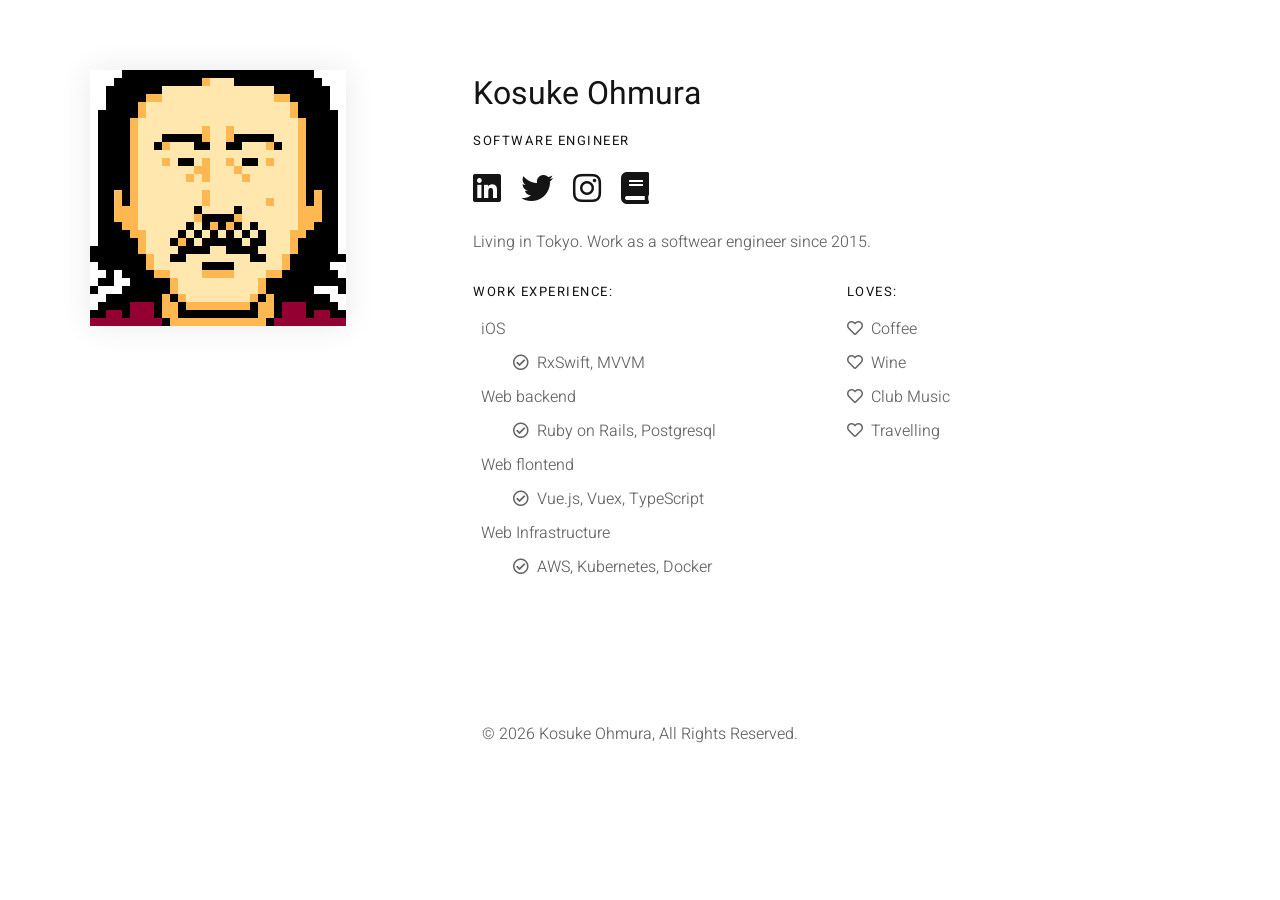
==== docs/index.html @ a159163c "Make simple html" ====
<!DOCTYPE html>
<html lang="en">
  <head prefix="og:http://ogp.me/ns#">
		<meta charset="utf-8">
		<meta http-equiv="X-UA-Compatible" content="IE=edge">
		<meta name="viewport" content="width=device-width, initial-scale=1, shrink-to-fit=no">
		<meta name="description" content="Portfolio of Kosuke Ohmura.">
		<title>Kosuke Ohmura</title>
		<link href="https://www.pmbtf.com/" rel="canonical">
    <!-- Favicon -->
    <link rel="icon" type="image/png" href="favicon-16x16.png" sizes="16x16">
    <link rel="icon" type="image/png" href="favicon-32x32.png" sizes="32x32">
    <link rel="icon" type="image/png" href="favicon-96x96.png" sizes="96x96">
		<!-- CSS -->
		<link href="assets/plugins/bootstrap/bootstrap.min.css" rel="stylesheet">
		<link href="assets/css/app.css" rel="stylesheet">
		<!-- Fonts/Icons -->
		<link href="assets/plugins/font-awesome/css/all.css" rel="stylesheet">
    <link href="assets/plugins/themify/themify-icons.min.css" rel="stylesheet">
    <!-- OGP -->
		<meta property="og:title" content="Kosuke Ohmura" />
		<meta property="og:site_name" content="Kosuke Ohmura" />
		<meta property="og:description" content="Portfolio of Kosuke Ohmura." />
		<meta property="og:type" content="website" />
		<meta property="og:url" content="https://www.kosukeohmura.com/" />
		<meta property="og:image" content="http://www.kosukeohmura.com/ogp.png" />
		<!-- Twitter -->
		<meta name="twitter:card" content="http://www.kosukeohmura.com/ogp.png" />
		<meta name="twitter:site" content="@kosukeohmura" />
		<!-- Apple -->
		<link rel="apple-touch-icon-precomposed" href="apple-touch-icon.png">
	</head>
	<body data-preloader="2">

		<!-- Home section -->
		<div class="section-sm bg-image bg-image-gradient">
			<div class="bg-white-08">
				<div class="container">
					<div class="row col-spacing-50">
						<div class="col-12 col-lg-4">
							<img class="box-shadow-with-hover" src="icon_256.png" alt="">
						</div>
						<div class="col-12 align-items-center col-lg-8">
              <h2 class="font-weight-normal">Kosuke Ohmura</h2>
              <ul class="list-horizontal-dash margin-bottom-20">
								<li class="heading-uppercase text-dark">Software Engineer</li>
							</ul>
							<ul class="list-horizontal-unstyled margin-bottom-20 icon-3xl">
                <li><a target="_blank" href="https://www.linkedin.com/in/kosukeohmura"><i class="fab fa-linkedin"></i></a></li>
								<li><a target="_blank" href="https://twitter.com/kosukeohmura"><i class="fab fa-twitter"></i></a></li>
                <li><a target="_blank" href="https://www.instagram.com/kosukeohmura/"><i class="fab fa-instagram"></i></a></li>
                <li><a target="_blank" href="https://bnpb.hatenablog.com"><i class="fa fa-book"></i></a></li>
              </ul>
              <p class="margin-bottom-20">Living in Tokyo. Work as a softwear engineer since 2015.</p>
              <div class="row">
                <div class="col-12 col-lg-6">
                  <h6 class="heading-uppercase">Work Experience:</h6>
                  <ul class="list-icon list-icon-check">
                    <li>iOS
                      <ul class="list-icon list-icon-circle-check">
                        <li>RxSwift, MVVM</li>
                      </ul>
                    </li>
                    <li>Web backend
                      <ul class="list-icon list-icon-circle-check">
                        <li>Ruby on Rails, Postgresql</li>
                      </ul>
                    </li>
                    <li>Web flontend
                      <ul class="list-icon list-icon-circle-check">
                        <li>Vue.js, Vuex, TypeScript</li>
                      </ul>
                    </li>
                    <li>Web Infrastructure
                      <ul class="list-icon list-icon-circle-check">
                        <li>AWS, Kubernetes, Docker</li>
                      </ul>
                    </li>
                  </ul>
                </div>
                <div class="col-12 col-lg-6">
                  <h6 class="heading-uppercase">Loves:</h6>
                  <ul class="list-icon list-icon-heart">
                    <li>Coffee</li>
                    <li>Wine</li>
                    <li>Club Music</li>
                    <li>Travelling</li>
                  </ul>
                </div>
              </div>
						</div>
					</div><!-- end row -->
				</div><!-- end container -->
			</div>
		</div>
    <!-- end Home section -->

    <footer>
      <div class="footer">
        <div class="container text-center">
          <p>&copy; <span class="copyright-kosukeohmura"></span> Kosuke Ohmura, All Rights Reserved.</p>
        </div><!-- end container -->
      </div>
    </footer>

		<!-- ***** JAVASCRIPTS ***** -->
		<!-- Libraries -->
		<script src="assets/plugins/jquery.min.js"></script>
		<script src="assets/plugins/bootstrap/popper.min.js"></script>
		<!-- Plugins -->
		<script src="assets/plugins/bootstrap/bootstrap.min.js"></script>
		<!-- Scripts -->
		<script src="assets/js/functions.js"></script>
	</body>
</html>
---- docs/assets/css/app.css ----
/*------------------------------------------------
*
* Template name: Mono
* Version      : 4.3.3
* Author       : FlaTheme
* Author URL   : http://themeforest.net/user/flatheme
*
-------------------------------------------------*/
@charset "UTF-8";
@import url("https://fonts.googleapis.com/css?family=Heebo:100,300,400,500,700,800,900");
@import url("https://fonts.googleapis.com/css?family=Playfair+Display:400,700,900");
.bg-white-content, .bg-white, .bg-white-09, .bg-white-08, .bg-white-07, .bg-white-06, .bg-white-05, .bg-white-04, .bg-white-03, .bg-white-02, .bg-white-01, .bg-secondary, .bg-light {
  color: #646464;
}

.bg-white-content h1, .bg-white h1, .bg-white-09 h1, .bg-white-08 h1, .bg-white-07 h1, .bg-white-06 h1, .bg-white-05 h1, .bg-white-04 h1, .bg-white-03 h1, .bg-white-02 h1, .bg-white-01 h1, .bg-secondary h1, .bg-light h1, .bg-white-content h2, .bg-white h2, .bg-white-09 h2, .bg-white-08 h2, .bg-white-07 h2, .bg-white-06 h2, .bg-white-05 h2, .bg-white-04 h2, .bg-white-03 h2, .bg-white-02 h2, .bg-white-01 h2, .bg-secondary h2, .bg-light h2, .bg-white-content h3, .bg-white h3, .bg-white-09 h3, .bg-white-08 h3, .bg-white-07 h3, .bg-white-06 h3, .bg-white-05 h3, .bg-white-04 h3, .bg-white-03 h3, .bg-white-02 h3, .bg-white-01 h3, .bg-secondary h3, .bg-light h3, .bg-white-content h4, .bg-white h4, .bg-white-09 h4, .bg-white-08 h4, .bg-white-07 h4, .bg-white-06 h4, .bg-white-05 h4, .bg-white-04 h4, .bg-white-03 h4, .bg-white-02 h4, .bg-white-01 h4, .bg-secondary h4, .bg-light h4, .bg-white-content h5, .bg-white h5, .bg-white-09 h5, .bg-white-08 h5, .bg-white-07 h5, .bg-white-06 h5, .bg-white-05 h5, .bg-white-04 h5, .bg-white-03 h5, .bg-white-02 h5, .bg-white-01 h5, .bg-secondary h5, .bg-light h5, .bg-white-content h6, .bg-white h6, .bg-white-09 h6, .bg-white-08 h6, .bg-white-07 h6, .bg-white-06 h6, .bg-white-05 h6, .bg-white-04 h6, .bg-white-03 h6, .bg-white-02 h6, .bg-white-01 h6, .bg-secondary h6, .bg-light h6 {
  color: #141414;
}

.bg-white-content a, .bg-white a, .bg-white-09 a, .bg-white-08 a, .bg-white-07 a, .bg-white-06 a, .bg-white-05 a, .bg-white-04 a, .bg-white-03 a, .bg-white-02 a, .bg-white-01 a, .bg-secondary a, .bg-light a {
  color: #141414;
}

.bg-white-content a:hover, .bg-white a:hover, .bg-white-09 a:hover, .bg-white-08 a:hover, .bg-white-07 a:hover, .bg-white-06 a:hover, .bg-white-05 a:hover, .bg-white-04 a:hover, .bg-white-03 a:hover, .bg-white-02 a:hover, .bg-white-01 a:hover, .bg-secondary a:hover, .bg-light a:hover, .bg-white-content a:focus, .bg-white a:focus, .bg-white-09 a:focus, .bg-white-08 a:focus, .bg-white-07 a:focus, .bg-white-06 a:focus, .bg-white-05 a:focus, .bg-white-04 a:focus, .bg-white-03 a:focus, .bg-white-02 a:focus, .bg-white-01 a:focus, .bg-secondary a:focus, .bg-light a:focus {
  color: #646464;
}

.bg-dark-content, .bg-black, .bg-black-09, .bg-black-08, .bg-black-07, .bg-black-06, .bg-black-05, .bg-black-04, .bg-black-03, .bg-black-02, .bg-black-01, .bg-dark-lighter, .bg-dark-lightest, .bg-dark {
  color: rgba(255, 255, 255, 0.6);
}

.bg-dark-content h1, .bg-black h1, .bg-black-09 h1, .bg-black-08 h1, .bg-black-07 h1, .bg-black-06 h1, .bg-black-05 h1, .bg-black-04 h1, .bg-black-03 h1, .bg-black-02 h1, .bg-black-01 h1, .bg-dark-lighter h1, .bg-dark-lightest h1, .bg-dark h1, .bg-dark-content h2, .bg-black h2, .bg-black-09 h2, .bg-black-08 h2, .bg-black-07 h2, .bg-black-06 h2, .bg-black-05 h2, .bg-black-04 h2, .bg-black-03 h2, .bg-black-02 h2, .bg-black-01 h2, .bg-dark-lighter h2, .bg-dark-lightest h2, .bg-dark h2, .bg-dark-content h3, .bg-black h3, .bg-black-09 h3, .bg-black-08 h3, .bg-black-07 h3, .bg-black-06 h3, .bg-black-05 h3, .bg-black-04 h3, .bg-black-03 h3, .bg-black-02 h3, .bg-black-01 h3, .bg-dark-lighter h3, .bg-dark-lightest h3, .bg-dark h3, .bg-dark-content h4, .bg-black h4, .bg-black-09 h4, .bg-black-08 h4, .bg-black-07 h4, .bg-black-06 h4, .bg-black-05 h4, .bg-black-04 h4, .bg-black-03 h4, .bg-black-02 h4, .bg-black-01 h4, .bg-dark-lighter h4, .bg-dark-lightest h4, .bg-dark h4, .bg-dark-content h5, .bg-black h5, .bg-black-09 h5, .bg-black-08 h5, .bg-black-07 h5, .bg-black-06 h5, .bg-black-05 h5, .bg-black-04 h5, .bg-black-03 h5, .bg-black-02 h5, .bg-black-01 h5, .bg-dark-lighter h5, .bg-dark-lightest h5, .bg-dark h5, .bg-dark-content h6, .bg-black h6, .bg-black-09 h6, .bg-black-08 h6, .bg-black-07 h6, .bg-black-06 h6, .bg-black-05 h6, .bg-black-04 h6, .bg-black-03 h6, .bg-black-02 h6, .bg-black-01 h6, .bg-dark-lighter h6, .bg-dark-lightest h6, .bg-dark h6 {
  color: #fff;
}

.bg-dark-content a, .bg-black a, .bg-black-09 a, .bg-black-08 a, .bg-black-07 a, .bg-black-06 a, .bg-black-05 a, .bg-black-04 a, .bg-black-03 a, .bg-black-02 a, .bg-black-01 a, .bg-dark-lighter a, .bg-dark-lightest a, .bg-dark a {
  color: rgba(255, 255, 255, 0.7);
}

.bg-dark-content a:hover, .bg-black a:hover, .bg-black-09 a:hover, .bg-black-08 a:hover, .bg-black-07 a:hover, .bg-black-06 a:hover, .bg-black-05 a:hover, .bg-black-04 a:hover, .bg-black-03 a:hover, .bg-black-02 a:hover, .bg-black-01 a:hover, .bg-dark-lighter a:hover, .bg-dark-lightest a:hover, .bg-dark a:hover, .bg-dark-content a:focus, .bg-black a:focus, .bg-black-09 a:focus, .bg-black-08 a:focus, .bg-black-07 a:focus, .bg-black-06 a:focus, .bg-black-05 a:focus, .bg-black-04 a:focus, .bg-black-03 a:focus, .bg-black-02 a:focus, .bg-black-01 a:focus, .bg-dark-lighter a:focus, .bg-dark-lightest a:focus, .bg-dark a:focus {
  color: #fff;
}

.bg-transparent {
  background: transparent !important;
}

.bg-white {
  background: #fff !important;
}

.bg-white-09 {
  background: rgba(255, 255, 255, 0.9) !important;
}

.bg-white-08 {
  background: rgba(255, 255, 255, 0.8) !important;
}

.bg-white-07 {
  background: rgba(255, 255, 255, 0.7) !important;
}

.bg-white-06 {
  background: rgba(255, 255, 255, 0.6) !important;
}

.bg-white-05 {
  background: rgba(255, 255, 255, 0.5) !important;
}

.bg-white-04 {
  background: rgba(255, 255, 255, 0.4) !important;
}

.bg-white-03 {
  background: rgba(255, 255, 255, 0.3) !important;
}

.bg-white-02 {
  background: rgba(255, 255, 255, 0.2) !important;
}

.bg-white-01 {
  background: rgba(255, 255, 255, 0.1) !important;
}

.bg-black {
  background: #000 !important;
}

.bg-black-09 {
  background: rgba(0, 0, 0, 0.9) !important;
}

.bg-black-08 {
  background: rgba(0, 0, 0, 0.8) !important;
}

.bg-black-07 {
  background: rgba(0, 0, 0, 0.7) !important;
}

.bg-black-06 {
  background: rgba(0, 0, 0, 0.6) !important;
}

.bg-black-05 {
  background: rgba(0, 0, 0, 0.5) !important;
}

.bg-black-04 {
  background: rgba(0, 0, 0, 0.4) !important;
}

.bg-black-03 {
  background: rgba(0, 0, 0, 0.3) !important;
}

.bg-black-02 {
  background: rgba(0, 0, 0, 0.2) !important;
}

.bg-black-01 {
  background: rgba(0, 0, 0, 0.1) !important;
}

.bg-dark-lighter {
  background: #1e1e1e !important;
}

.bg-dark-lightest {
  background: #282828 !important;
}

.bg-grey {
  background: #f5f5f5 !important;
}

.bg-grey-lighter {
  background: #f7f7f7 !important;
}

.bg-grey-lightest {
  background: #f9f9f9 !important;
}

.bg-secondary {
  background: #dcdcdc !important;
}

.bg-light {
  background: #f0f0f0 !important;
}

.bg-dark {
  background: #141414 !important;
}

.font-family-primary {
  font-family: "Heebo", sans-serif;
}

.font-family-playfair {
  font-family: "Playfair Display", serif;
}

.font-weight-thin {
  font-weight: 100;
}

.font-weight-medium {
  font-weight: 500;
}

.font-weight-extra-bold {
  font-weight: 800;
}

.font-weight-black {
  font-weight: 900;
}

.text-white-09 {
  color: rgba(255, 255, 255, 0.9);
}

.text-white-08 {
  color: rgba(255, 255, 255, 0.8);
}

.text-white-07 {
  color: rgba(255, 255, 255, 0.7);
}

.text-white-06 {
  color: rgba(255, 255, 255, 0.6);
}

.text-white-05 {
  color: rgba(255, 255, 255, 0.5);
}

.text-white-04 {
  color: rgba(255, 255, 255, 0.4);
}

.text-white-03 {
  color: rgba(255, 255, 255, 0.3);
}

.text-white-02 {
  color: rgba(255, 255, 255, 0.2);
}

.text-white-01 {
  color: rgba(255, 255, 255, 0.1);
}

.text-black-09 {
  color: rgba(0, 0, 0, 0.9);
}

.text-black-08 {
  color: rgba(0, 0, 0, 0.8);
}

.text-black-07 {
  color: rgba(0, 0, 0, 0.7);
}

.text-black-06 {
  color: rgba(0, 0, 0, 0.6);
}

.text-black-05 {
  color: rgba(0, 0, 0, 0.5);
}

.text-black-04 {
  color: rgba(0, 0, 0, 0.4);
}

.text-black-03 {
  color: rgba(0, 0, 0, 0.3);
}

.text-black-02 {
  color: rgba(0, 0, 0, 0.2);
}

.text-black-01 {
  color: rgba(0, 0, 0, 0.1);
}

.text-dark {
  color: #141414 !important;
}

.text-decoration-overline {
  text-decoration: overline;
}

.text-decoration-line-through {
  text-decoration: line-through;
}

.text-decoration-underline {
  text-decoration: underline;
}

.text-decoration-underline-overline {
  text-decoration: underline overline;
}

a.text-decoration-overline:hover, button.text-decoration-overline:hover {
  text-decoration: overline;
}

a.text-decoration-line-through:hover, button.text-decoration-line-through:hover {
  text-decoration: line-through;
}

a.text-decoration-underline:hover, button.text-decoration-underline:hover {
  text-decoration: underline;
}

a.text-decoration-underline-overline:hover, button.text-decoration-underline-overline:hover {
  text-decoration: underline overline;
}

.border-all,
.border-y,
.border-x,
.border-top,
.border-right,
.border-bottom,
.border-left {
  border-width: 0;
  border-style: solid;
  border-color: rgba(0, 0, 0, 0.1) !important;
}

.border-all {
  border-width: 1px;
}

.border-y {
  border-top-width: 1px;
  border-bottom-width: 1px;
}

.border-x {
  border-right-width: 1px;
  border-left-width: 1px;
}

.border-top {
  border-top-width: 1px;
}

.border-right {
  border-right-width: 1px;
}

.border-bottom {
  border-bottom-width: 1px;
}

.border-left {
  border-left-width: 1px;
}

.no-border {
  border: 0 !important;
}

.bg-dark .border-all, .bg-dark .border-y, .bg-dark .border-x, .bg-dark .border-top, .bg-dark .border-right, .bg-dark .border-bottom, .bg-dark .border-left, .bg-dark-lighter .border-all, .bg-dark-lighter .border-y, .bg-dark-lighter .border-x, .bg-dark-lighter .border-top, .bg-dark-lighter .border-right, .bg-dark-lighter .border-bottom, .bg-dark-lighter .border-left,
.bg-black-01 .border-all,
.bg-black-01 .border-y,
.bg-black-01 .border-x,
.bg-black-01 .border-top,
.bg-black-01 .border-right,
.bg-black-01 .border-bottom,
.bg-black-01 .border-left, .bg-black-02 .border-all, .bg-black-02 .border-y, .bg-black-02 .border-x, .bg-black-02 .border-top, .bg-black-02 .border-right, .bg-black-02 .border-bottom, .bg-black-02 .border-left, .bg-black-03 .border-all, .bg-black-03 .border-y, .bg-black-03 .border-x, .bg-black-03 .border-top, .bg-black-03 .border-right, .bg-black-03 .border-bottom, .bg-black-03 .border-left, .bg-black-04 .border-all, .bg-black-04 .border-y, .bg-black-04 .border-x, .bg-black-04 .border-top, .bg-black-04 .border-right, .bg-black-04 .border-bottom, .bg-black-04 .border-left, .bg-black-05 .border-all, .bg-black-05 .border-y, .bg-black-05 .border-x, .bg-black-05 .border-top, .bg-black-05 .border-right, .bg-black-05 .border-bottom, .bg-black-05 .border-left, .bg-black-06 .border-all, .bg-black-06 .border-y, .bg-black-06 .border-x, .bg-black-06 .border-top, .bg-black-06 .border-right, .bg-black-06 .border-bottom, .bg-black-06 .border-left, .bg-black-07 .border-all, .bg-black-07 .border-y, .bg-black-07 .border-x, .bg-black-07 .border-top, .bg-black-07 .border-right, .bg-black-07 .border-bottom, .bg-black-07 .border-left, .bg-black-08 .border-all, .bg-black-08 .border-y, .bg-black-08 .border-x, .bg-black-08 .border-top, .bg-black-08 .border-right, .bg-black-08 .border-bottom, .bg-black-08 .border-left, .bg-black-09 .border-all, .bg-black-09 .border-y, .bg-black-09 .border-x, .bg-black-09 .border-top, .bg-black-09 .border-right, .bg-black-09 .border-bottom, .bg-black-09 .border-left {
  border-color: rgba(255, 255, 255, 0.1) !important;
}

.border-style-dotted {
  border-style: dotted !important;
}

.border-style-dashed {
  border-style: dashed !important;
}

.margin-top-10 {
  margin-top: 10px !important;
}

.margin-top-20 {
  margin-top: 20px !important;
}

.margin-top-30 {
  margin-top: 30px !important;
}

.margin-top-40 {
  margin-top: 40px !important;
}

.margin-top-50 {
  margin-top: 50px !important;
}

.margin-top-60 {
  margin-top: 60px !important;
}

.margin-top-70 {
  margin-top: 70px !important;
}

.margin-right-10 {
  margin-right: 10px !important;
}

.margin-right-20 {
  margin-right: 20px !important;
}

.margin-right-30 {
  margin-right: 30px !important;
}

.margin-bottom-10 {
  margin-bottom: 10px !important;
}

.margin-bottom-20 {
  margin-bottom: 20px !important;
}

.margin-bottom-30 {
  margin-bottom: 30px !important;
}

.margin-bottom-40 {
  margin-bottom: 40px !important;
}

.margin-bottom-50 {
  margin-bottom: 50px !important;
}

.margin-bottom-60 {
  margin-bottom: 60px !important;
}

.margin-bottom-70 {
  margin-bottom: 70px !important;
}

.no-margin {
  margin: 0 !important;
}

.padding-10 {
  padding: 10px;
}

.padding-20 {
  padding: 20px;
}

.padding-30 {
  padding: 30px;
}

.padding-40 {
  padding: 40px;
}

.padding-50 {
  padding: 50px;
}

.padding-60 {
  padding: 60px;
}

.padding-70 {
  padding: 70px;
}

.no-padding {
  padding: 0 !important;
}

.no-padding-top {
  padding-top: 0 !important;
}

.no-padding-bottom {
  padding-bottom: 0 !important;
}

html, body {
  width: 100%;
  height: 100%;
}

body {
  overflow-x: hidden;
}

a {
  color: #141414;
  -webkit-transition: linear 0.1s;
  transition: linear 0.1s;
}

a:hover {
  color: #646464;
  text-decoration: none;
}

button {
  background: transparent;
  border: 0;
  box-shadow: none;
  padding: 0;
  cursor: pointer;
}

a:focus, a:active, button:focus, button:active {
  outline: 0;
  box-shadow: none;
}

.container, .container-fluid {
  position: relative;
  padding: 0 20px;
}

.row {
  margin-bottom: -30px;
}

.row div[class^="col-"]:not(.row) {
  margin-bottom: 30px;
}

.row .form-row div[class^="col-"] {
  margin-bottom: 0;
}

@media (min-width: 576px) {
  .col-spacing-70 {
    margin-right: -35px;
    margin-bottom: -70px;
    margin-left: -35px;
  }
  .col-spacing-70 div[class^="col-"]:not(.row) {
    margin-bottom: 70px;
    padding: 0 35px;
  }
  .col-spacing-60 {
    margin-right: -30px;
    margin-bottom: -60px;
    margin-left: -30px;
  }
  .col-spacing-60 div[class^="col-"]:not(.row) {
    margin-bottom: 60px;
    padding: 0 30px;
  }
  .col-spacing-50 {
    margin-right: -25px;
    margin-bottom: -50px;
    margin-left: -25px;
  }
  .col-spacing-50 div[class^="col-"]:not(.row) {
    margin-bottom: 50px;
    padding: 0 25px;
  }
  .col-spacing-40 {
    margin-right: -20px;
    margin-bottom: -40px;
    margin-left: -20px;
  }
  .col-spacing-40 div[class^="col-"]:not(.row) {
    margin-bottom: 40px;
    padding: 0 20px;
  }
  .col-spacing-70 .row,
  .col-spacing-60 .row,
  .col-spacing-50 .row,
  .col-spacing-40 .row {
    margin-right: -15px;
    margin-bottom: -30px;
    margin-left: -15px;
  }
  .col-spacing-70 .row div[class^="col-"]:not(.row),
  .col-spacing-60 .row div[class^="col-"]:not(.row),
  .col-spacing-50 .row div[class^="col-"]:not(.row),
  .col-spacing-40 .row div[class^="col-"]:not(.row) {
    margin-bottom: 30px;
    padding: 0 15px;
  }
  .col-spacing-70 .col-spacing-20,
  .col-spacing-60 .col-spacing-20,
  .col-spacing-50 .col-spacing-20,
  .col-spacing-40 .col-spacing-20 {
    margin-right: -10px;
    margin-bottom: -20px;
    margin-left: -10px;
  }
  .col-spacing-70 .col-spacing-20 div[class^="col-"]:not(.row),
  .col-spacing-60 .col-spacing-20 div[class^="col-"]:not(.row),
  .col-spacing-50 .col-spacing-20 div[class^="col-"]:not(.row),
  .col-spacing-40 .col-spacing-20 div[class^="col-"]:not(.row) {
    margin-bottom: 20px;
    padding: 0 10px;
  }
  .col-spacing-70 .col-spacing-10,
  .col-spacing-60 .col-spacing-10,
  .col-spacing-50 .col-spacing-10,
  .col-spacing-40 .col-spacing-10 {
    margin-right: -5px;
    margin-bottom: -10px;
    margin-left: -5px;
  }
  .col-spacing-70 .col-spacing-10 div[class^="col-"]:not(.row),
  .col-spacing-60 .col-spacing-10 div[class^="col-"]:not(.row),
  .col-spacing-50 .col-spacing-10 div[class^="col-"]:not(.row),
  .col-spacing-40 .col-spacing-10 div[class^="col-"]:not(.row) {
    margin-bottom: 10px;
    padding: 0 5px;
  }
}

.col-spacing-20 {
  margin-right: -10px;
  margin-bottom: -20px;
  margin-left: -10px;
}

.col-spacing-20 div[class^="col-"]:not(.row) {
  margin-bottom: 20px;
  padding: 0 10px;
}

.col-spacing-10 {
  margin-right: -5px;
  margin-bottom: -10px;
  margin-left: -5px;
}

.col-spacing-10 div[class^="col-"]:not(.row) {
  margin-bottom: 10px;
  padding: 0 5px;
}

.position-middle {
  position: relative;
  top: 50%;
  -webkit-transform: translateY(-50%);
  transform: translateY(-50%);
  margin: 0 auto;
}

.position-top, .position-bottom {
  position: absolute;
  left: 0;
  width: 100%;
}

.position-top .container-fluid, .position-bottom .container-fluid {
  padding: 0 30px;
}

.position-top {
  top: 30px;
}

.position-bottom {
  bottom: 30px;
}

.container-fluid .position-top, .container-fluid .position-bottom {
  padding: 0 10px;
}

.container .position-top, .container .position-bottom {
  padding: 0 20px;
}

.position-xl-left,
.position-xl-right {
  position: relative;
  -webkit-transform: translateX(0);
  transform: translateX(0);
}

.position-left {
  left: 0;
}

.position-right {
  right: 0;
  left: auto;
}

.position-center {
  position: absolute;
  left: 50%;
  -webkit-transform: translateX(-50%);
  transform: translateX(-50%);
}

@media (min-width: 1200px) {
  .position-xl-left,
  .position-xl-right {
    position: relative;
    -webkit-transform: translateX(0);
    transform: translateX(0);
  }
  .position-xl-left {
    left: 0;
  }
  .position-xl-right {
    right: 0;
    left: auto;
  }
  .position-xl-center {
    position: absolute;
    left: 50%;
    -webkit-transform: translateX(-50%);
    transform: translateX(-50%);
  }
}

@media (min-width: 992px) {
  .position-lg-left,
  .position-lg-right {
    position: relative;
    -webkit-transform: translateX(0);
    transform: translateX(0);
  }
  .position-lg-left {
    left: 0;
  }
  .position-lg-right {
    right: 0;
    left: auto;
  }
  .position-lg-center {
    position: absolute;
    left: 50%;
    -webkit-transform: translateX(-50%);
    transform: translateX(-50%);
  }
}

@media (min-width: 768px) {
  .position-md-left,
  .position-md-right {
    position: relative;
    -webkit-transform: translateX(0);
    transform: translateX(0);
  }
  .position-md-left {
    left: 0;
  }
  .position-md-right {
    right: 0;
    left: auto;
  }
  .position-md-center {
    position: absolute;
    left: 50%;
    -webkit-transform: translateX(-50%);
    transform: translateX(-50%);
  }
}

mark {
  background: #f5f5f5;
  color: #141414;
}

iframe {
  width: 100%;
  border: 0;
}

pre {
  border: 1px solid rgba(0, 0, 0, 0.1);
  border-radius: 5px;
  padding: 0 20px;
  color: #646464;
  line-height: 28px;
}

.bg-dark pre, .bg-dark-lighter pre, .bg-dark-lightest pre,
.bg-black-01 pre, .bg-black-02 pre, .bg-black-03 pre, .bg-black-04 pre, .bg-black-05 pre, .bg-black-06 pre, .bg-black-07 pre, .bg-black-08 pre, .bg-black-09 pre {
  border-color: rgba(255, 255, 255, 0.2);
  color: rgba(255, 255, 255, 0.6);
}

.card {
  border: 1px solid rgba(0, 0, 0, 0.1);
}

.modal.fade .modal-dialog {
  -webkit-transition: ease-out 0.2s;
  transition: ease-out 0.2s;
  -webkit-transform: translate(0) scale(0.98);
  transform: translate(0) scale(0.98);
}

.modal.show .modal-dialog {
  -webkit-transform: translate(0) scale(1);
  transform: translate(0) scale(1);
}

.modal .modal-content {
  -webkit-box-shadow: 0 0 30px 0 rgba(0, 0, 0, 0.3);
  box-shadow: 0 0 30px 0 rgba(0, 0, 0, 0.3);
  border: 0;
}

.modal .modal-content .modal-header {
  border-bottom: 1px solid rgba(0, 0, 0, 0.1);
}

.modal .modal-content .modal-footer {
  border-top: 1px solid rgba(0, 0, 0, 0.1);
}

.accordion {
  padding: 0;
}

.accordion li {
  list-style-type: none;
  border: 1px solid #e6e6e6;
  border-bottom: 0;
  margin: 0;
  padding: 10px 20px;
}

.accordion li:last-child {
  border-bottom: 1px solid #e6e6e6;
}

.accordion li .accordion-title {
  position: relative;
  cursor: pointer;
  padding: 5px 0;
}

.accordion li .accordion-title:before, .accordion li .accordion-title:after {
  content: '';
  position: absolute;
  top: 50%;
  -webkit-transform: translateY(-50%);
  transform: translateY(-50%);
  background: #141414;
}

.accordion li .accordion-title:before {
  right: 0;
  width: 7px;
  height: 1px;
}

.accordion li .accordion-title:after {
  right: 3px;
  width: 1px;
  height: 7px;
  -webkit-transition: linear 0.1s;
  transition: linear 0.1s;
}

.accordion li .accordion-title h1, .accordion li .accordion-title h2, .accordion li .accordion-title h3, .accordion li .accordion-title h4, .accordion li .accordion-title h5, .accordion li .accordion-title h6 {
  margin: 0;
}

.accordion li .accordion-content {
  position: relative;
  overflow: hidden;
  max-height: 0;
  -webkit-transition: ease-out 0.2s;
  transition: ease-out 0.2s;
}

.accordion li.active .accordion-title:after {
  -webkit-transform: translateY(-50%) rotate(-90deg);
  transform: translateY(-50%) rotate(-90deg);
}

.accordion.style-2 li {
  border: 1px solid #e6e6e6;
  border-radius: 5px;
  margin-bottom: 6px;
}

.accordion.style-2 li:last-child {
  margin-bottom: 0;
}

.bg-dark .accordion li, .bg-dark-lighter .accordion li, .bg-dark-lightest .accordion li,
.bg-black-01 .accordion li, .bg-black-02 .accordion li, .bg-black-03 .accordion li, .bg-black-04 .accordion li, .bg-black-05 .accordion li, .bg-black-06 .accordion li, .bg-black-07 .accordion li, .bg-black-08 .accordion li, .bg-black-09 .accordion li {
  border-color: rgba(255, 255, 255, 0.2);
}

.bg-dark .accordion li .accordion-title:before, .bg-dark .accordion li .accordion-title:after, .bg-dark-lighter .accordion li .accordion-title:before, .bg-dark-lighter .accordion li .accordion-title:after, .bg-dark-lightest .accordion li .accordion-title:before, .bg-dark-lightest .accordion li .accordion-title:after,
.bg-black-01 .accordion li .accordion-title:before,
.bg-black-01 .accordion li .accordion-title:after, .bg-black-02 .accordion li .accordion-title:before, .bg-black-02 .accordion li .accordion-title:after, .bg-black-03 .accordion li .accordion-title:before, .bg-black-03 .accordion li .accordion-title:after, .bg-black-04 .accordion li .accordion-title:before, .bg-black-04 .accordion li .accordion-title:after, .bg-black-05 .accordion li .accordion-title:before, .bg-black-05 .accordion li .accordion-title:after, .bg-black-06 .accordion li .accordion-title:before, .bg-black-06 .accordion li .accordion-title:after, .bg-black-07 .accordion li .accordion-title:before, .bg-black-07 .accordion li .accordion-title:after, .bg-black-08 .accordion li .accordion-title:before, .bg-black-08 .accordion li .accordion-title:after, .bg-black-09 .accordion li .accordion-title:before, .bg-black-09 .accordion li .accordion-title:after {
  background: #fff;
}

.alert a:hover {
  text-decoration: underline;
}

.alert.alert-secondary {
  background: #e6e6e6;
  border-color: #dcdcdc;
}

.alert.alert-light {
  background: #f7f7f7;
  border-color: #f5f5f5;
}

.alert.alert-dark {
  background: #dcdcdc;
  border-color: #d2d2d2;
}

.bg-image {
  position: relative;
  background-size: cover;
  background-repeat: no-repeat;
  background-position: center center;
}

.bg-image.bg-image-gradient:before {
  content: '';
  position: absolute;
  background-image: linear-gradient(to top, #fff, rgba(255, 255, 255, 0.1));
  width: 100%;
  height: 100%;
}

.badge {
  vertical-align: middle;
}

.badge-secondary {
  background: #dcdcdc;
}

.badge-light {
  background: #f0f0f0;
}

.badge-secondary, .badge-warning, .badge-light {
  color: #141414;
}

.border-radius {
  border-radius: 5px;
}

.box-shadow {
  -webkit-box-shadow: 0 0 30px 0 rgba(0, 0, 0, 0.09);
  box-shadow: 0 0 30px 0 rgba(0, 0, 0, 0.09);
}

.box-shadow-with-hover {
  -webkit-box-shadow: 0 0 30px 0 rgba(0, 0, 0, 0.09);
  box-shadow: 0 0 30px 0 rgba(0, 0, 0, 0.09);
  -webkit-transition: ease-out 0.2s;
  transition: ease-out 0.2s;
}

.box-shadow-with-hover:hover {
  -webkit-box-shadow: 0 0 36px 0 rgba(0, 0, 0, 0.14);
  box-shadow: 0 0 36px 0 rgba(0, 0, 0, 0.14);
}

.hover-float {
  -webkit-transition: ease-out 0.2s;
  transition: ease-out 0.2s;
}

.hover-float:hover {
  -webkit-transform: translateY(-5px);
  transform: translateY(-5px);
}

.hover-scale {
  -webkit-transition: ease-out 0.2s;
  transition: ease-out 0.2s;
}

.hover-scale:hover {
  -webkit-transform: scale(1.02);
  transform: scale(1.02);
}

.blockquote {
  background: #f7f7f7;
  margin-bottom: 20px;
  padding: 25px 30px;
}

.blockquote p {
  font-size: 16px;
  line-height: 30px;
}

.blockquote p.font-small {
  font-size: 14px;
  line-height: 26px;
}

.blockquote p.font-large {
  font-size: 20px;
  line-height: 36px;
}

.blockquote .blockquote-footer {
  margin-top: 10px;
  color: #141414;
}

.blockquote .blockquote-footer:before {
  padding-right: 5px;
}

.blockquote .blockquote-footer h1, .blockquote .blockquote-footer h2, .blockquote .blockquote-footer h3, .blockquote .blockquote-footer h4, .blockquote .blockquote-footer h5, .blockquote .blockquote-footer h6 {
  display: inline-block;
  margin: 0;
}

.blockquote .blockquote-footer p {
  font-size: 16px;
  line-height: 30px;
}

.blockquote.blockquote-style-2 {
  background: transparent;
  border-left: 4px solid rgba(0, 0, 0, 0.1);
  padding: 5px 0 5px 30px;
}

.blockquote.blockquote-style-3 {
  background: #f5f5f5;
  border-left: 4px solid rgba(0, 0, 0, 0.1);
}

.blockquote.blockquote-style-4 {
  position: relative;
  background: transparent;
  padding: 20px 0 0 34px;
}

.blockquote.blockquote-style-4:before {
  content: '\f10d';
  position: absolute;
  top: 0;
  left: 0;
  color: rgba(0, 0, 0, 0.1);
  font-family: "Font Awesome 5 Free";
  font-size: 24px;
}

.bg-dark .blockquote, .bg-dark-lighter .blockquote, .bg-dark-lightest .blockquote,
.bg-black-01 .blockquote, .bg-black-02 .blockquote, .bg-black-03 .blockquote, .bg-black-04 .blockquote, .bg-black-05 .blockquote, .bg-black-06 .blockquote, .bg-black-07 .blockquote, .bg-black-08 .blockquote, .bg-black-09 .blockquote {
  background: rgba(255, 255, 255, 0.1);
}

.bg-dark .blockquote .blockquote-footer, .bg-dark-lighter .blockquote .blockquote-footer, .bg-dark-lightest .blockquote .blockquote-footer,
.bg-black-01 .blockquote .blockquote-footer, .bg-black-02 .blockquote .blockquote-footer, .bg-black-03 .blockquote .blockquote-footer, .bg-black-04 .blockquote .blockquote-footer, .bg-black-05 .blockquote .blockquote-footer, .bg-black-06 .blockquote .blockquote-footer, .bg-black-07 .blockquote .blockquote-footer, .bg-black-08 .blockquote .blockquote-footer, .bg-black-09 .blockquote .blockquote-footer {
  color: #fff;
}

.bg-dark .blockquote.blockquote-style-2, .bg-dark-lighter .blockquote.blockquote-style-2, .bg-dark-lightest .blockquote.blockquote-style-2,
.bg-black-01 .blockquote.blockquote-style-2, .bg-black-02 .blockquote.blockquote-style-2, .bg-black-03 .blockquote.blockquote-style-2, .bg-black-04 .blockquote.blockquote-style-2, .bg-black-05 .blockquote.blockquote-style-2, .bg-black-06 .blockquote.blockquote-style-2, .bg-black-07 .blockquote.blockquote-style-2, .bg-black-08 .blockquote.blockquote-style-2, .bg-black-09 .blockquote.blockquote-style-2 {
  background: transparent;
  border-color: rgba(255, 255, 255, 0.2);
}

.bg-dark .blockquote.blockquote-style-3, .bg-dark-lighter .blockquote.blockquote-style-3, .bg-dark-lightest .blockquote.blockquote-style-3,
.bg-black-01 .blockquote.blockquote-style-3, .bg-black-02 .blockquote.blockquote-style-3, .bg-black-03 .blockquote.blockquote-style-3, .bg-black-04 .blockquote.blockquote-style-3, .bg-black-05 .blockquote.blockquote-style-3, .bg-black-06 .blockquote.blockquote-style-3, .bg-black-07 .blockquote.blockquote-style-3, .bg-black-08 .blockquote.blockquote-style-3, .bg-black-09 .blockquote.blockquote-style-3 {
  background: rgba(255, 255, 255, 0.1);
  border-color: rgba(255, 255, 255, 0.2);
}

.bg-dark .blockquote.blockquote-style-4, .bg-dark-lighter .blockquote.blockquote-style-4, .bg-dark-lightest .blockquote.blockquote-style-4,
.bg-black-01 .blockquote.blockquote-style-4, .bg-black-02 .blockquote.blockquote-style-4, .bg-black-03 .blockquote.blockquote-style-4, .bg-black-04 .blockquote.blockquote-style-4, .bg-black-05 .blockquote.blockquote-style-4, .bg-black-06 .blockquote.blockquote-style-4, .bg-black-07 .blockquote.blockquote-style-4, .bg-black-08 .blockquote.blockquote-style-4, .bg-black-09 .blockquote.blockquote-style-4 {
  background: transparent;
}

.bg-dark .blockquote.blockquote-style-4:before, .bg-dark-lighter .blockquote.blockquote-style-4:before, .bg-dark-lightest .blockquote.blockquote-style-4:before,
.bg-black-01 .blockquote.blockquote-style-4:before, .bg-black-02 .blockquote.blockquote-style-4:before, .bg-black-03 .blockquote.blockquote-style-4:before, .bg-black-04 .blockquote.blockquote-style-4:before, .bg-black-05 .blockquote.blockquote-style-4:before, .bg-black-06 .blockquote.blockquote-style-4:before, .bg-black-07 .blockquote.blockquote-style-4:before, .bg-black-08 .blockquote.blockquote-style-4:before, .bg-black-09 .blockquote.blockquote-style-4:before {
  color: rgba(255, 255, 255, 0.2);
}

.breadcrumb {
  display: inline-block;
  background: transparent;
  margin: 0;
  padding: 0;
}

.breadcrumb .breadcrumb-item {
  display: inline-block;
  font: 400 13px "Heebo", sans-serif;
  letter-spacing: 1.5px;
  text-transform: uppercase;
}

.breadcrumb .breadcrumb-item:before, .breadcrumb .breadcrumb-item.active {
  color: #a0a0a0;
}

.breadcrumb .breadcrumb-item a {
  -webkit-transition: linear 0.1s;
  transition: linear 0.1s;
}

.breadcrumb.dot .breadcrumb-item {
  padding-left: 0;
}

.breadcrumb.dot .breadcrumb-item:before {
  content: '';
  position: relative;
  top: 50%;
  left: 0;
  -webkit-transform: translateY(-50%);
  transform: translateY(-50%);
  background: #a0a0a0;
  width: 4px;
  height: 4px;
  border-radius: 50%;
  margin: 0 8px;
  padding: 0;
}

.breadcrumb.dot .breadcrumb-item:first-child:before {
  content: '';
  width: 0;
  height: 0;
  margin: 0;
}

.breadcrumb.dash .breadcrumb-item:before, .breadcrumb.arrow .breadcrumb-item:before {
  color: #a0a0a0;
}

.breadcrumb.dash .breadcrumb-item:first-child:before, .breadcrumb.arrow .breadcrumb-item:first-child:before {
  content: '';
}

.breadcrumb.dash .breadcrumb-item:before {
  content: '-';
}

.breadcrumb.arrow .breadcrumb-item:before {
  content: '»';
}

.breadcrumb.breadcrumb-font-2 .breadcrumb-item {
  font-size: 15px;
  letter-spacing: 0;
  text-transform: none;
}

.breadcrumb.breadcrumb-font-3 .breadcrumb-item {
  font-size: 16px;
  font-weight: 300;
  letter-spacing: 0;
  text-transform: none;
}

.bg-dark .breadcrumb .breadcrumb-item:before, .bg-dark .breadcrumb .breadcrumb-item.active, .bg-dark-lighter .breadcrumb .breadcrumb-item:before, .bg-dark-lighter .breadcrumb .breadcrumb-item.active, .bg-dark-lightest .breadcrumb .breadcrumb-item:before, .bg-dark-lightest .breadcrumb .breadcrumb-item.active,
.bg-black-01 .breadcrumb .breadcrumb-item:before,
.bg-black-01 .breadcrumb .breadcrumb-item.active, .bg-black-02 .breadcrumb .breadcrumb-item:before, .bg-black-02 .breadcrumb .breadcrumb-item.active, .bg-black-03 .breadcrumb .breadcrumb-item:before, .bg-black-03 .breadcrumb .breadcrumb-item.active, .bg-black-04 .breadcrumb .breadcrumb-item:before, .bg-black-04 .breadcrumb .breadcrumb-item.active, .bg-black-05 .breadcrumb .breadcrumb-item:before, .bg-black-05 .breadcrumb .breadcrumb-item.active, .bg-black-06 .breadcrumb .breadcrumb-item:before, .bg-black-06 .breadcrumb .breadcrumb-item.active, .bg-black-07 .breadcrumb .breadcrumb-item:before, .bg-black-07 .breadcrumb .breadcrumb-item.active, .bg-black-08 .breadcrumb .breadcrumb-item:before, .bg-black-08 .breadcrumb .breadcrumb-item.active, .bg-black-09 .breadcrumb .breadcrumb-item:before, .bg-black-09 .breadcrumb .breadcrumb-item.active {
  color: rgba(255, 255, 255, 0.5);
}

.bg-dark .breadcrumb.dot .breadcrumb-item:before, .bg-dark-lighter .breadcrumb.dot .breadcrumb-item:before, .bg-dark-lightest .breadcrumb.dot .breadcrumb-item:before,
.bg-black-01 .breadcrumb.dot .breadcrumb-item:before, .bg-black-02 .breadcrumb.dot .breadcrumb-item:before, .bg-black-03 .breadcrumb.dot .breadcrumb-item:before, .bg-black-04 .breadcrumb.dot .breadcrumb-item:before, .bg-black-05 .breadcrumb.dot .breadcrumb-item:before, .bg-black-06 .breadcrumb.dot .breadcrumb-item:before, .bg-black-07 .breadcrumb.dot .breadcrumb-item:before, .bg-black-08 .breadcrumb.dot .breadcrumb-item:before, .bg-black-09 .breadcrumb.dot .breadcrumb-item:before {
  background: rgba(255, 255, 255, 0.5);
}

.bg-dark .breadcrumb.dash .breadcrumb-item:before, .bg-dark .breadcrumb.arrow .breadcrumb-item:before, .bg-dark-lighter .breadcrumb.dash .breadcrumb-item:before, .bg-dark-lighter .breadcrumb.arrow .breadcrumb-item:before, .bg-dark-lightest .breadcrumb.dash .breadcrumb-item:before, .bg-dark-lightest .breadcrumb.arrow .breadcrumb-item:before,
.bg-black-01 .breadcrumb.dash .breadcrumb-item:before,
.bg-black-01 .breadcrumb.arrow .breadcrumb-item:before, .bg-black-02 .breadcrumb.dash .breadcrumb-item:before, .bg-black-02 .breadcrumb.arrow .breadcrumb-item:before, .bg-black-03 .breadcrumb.dash .breadcrumb-item:before, .bg-black-03 .breadcrumb.arrow .breadcrumb-item:before, .bg-black-04 .breadcrumb.dash .breadcrumb-item:before, .bg-black-04 .breadcrumb.arrow .breadcrumb-item:before, .bg-black-05 .breadcrumb.dash .breadcrumb-item:before, .bg-black-05 .breadcrumb.arrow .breadcrumb-item:before, .bg-black-06 .breadcrumb.dash .breadcrumb-item:before, .bg-black-06 .breadcrumb.arrow .breadcrumb-item:before, .bg-black-07 .breadcrumb.dash .breadcrumb-item:before, .bg-black-07 .breadcrumb.arrow .breadcrumb-item:before, .bg-black-08 .breadcrumb.dash .breadcrumb-item:before, .bg-black-08 .breadcrumb.arrow .breadcrumb-item:before, .bg-black-09 .breadcrumb.dash .breadcrumb-item:before, .bg-black-09 .breadcrumb.arrow .breadcrumb-item:before {
  color: rgba(255, 255, 255, 0.5);
}

.btn, .button, .text-btn, .text-btn-2, .text-btn-3 {
  font: 400 13px "Heebo", sans-serif;
  letter-spacing: 1.5px;
  text-transform: uppercase;
}

.button-font-2 {
  font: 400 15px "Heebo", sans-serif;
  letter-spacing: 0;
  text-transform: capitalize;
}

.btn {
  position: relative;
  display: inline-block;
  background: #e6e6e6;
  border-width: 2px;
  border-style: solid;
  border-radius: 0;
  color: #141414;
  -webkit-transition: linear 0.1s;
  transition: linear 0.1s;
}

.btn:hover {
  color: #646464;
}

.btn-xs {
  padding: 6px 10px;
}

.btn-sm {
  padding: 10px 20px;
}

.btn-md {
  padding: 14px 30px;
}

.btn-lg {
  padding: 16px 40px;
}

.btn-xl {
  padding: 20px 50px;
}

.btn-primary, a.btn-primary {
  background: #007bff;
  border-color: #007bff;
  color: #fff;
}

.btn-primary.disabled, a.btn-primary.disabled {
  background: #007bff;
  color: #fff;
}

.btn-primary:hover, .btn-primary:not(:disabled):not(.disabled).active, .btn-primary:not(:disabled):not(.disabled):active, a.btn-primary:hover, a.btn-primary:not(:disabled):not(.disabled).active, a.btn-primary:not(:disabled):not(.disabled):active {
  background: #006ee5;
  border-color: #006ee5;
  color: #fff;
}

.btn-primary:focus, .btn-primary.focus, a.btn-primary:focus, a.btn-primary.focus {
  box-shadow: 0 0 0 0.2rem rgba(0, 123, 255, 0.5);
}

.btn-secondary, a.btn-secondary {
  background: #dcdcdc;
  border-color: #dcdcdc;
  color: #141414;
}

.btn-secondary.disabled, a.btn-secondary.disabled {
  background: #dcdcdc;
  color: #141414;
}

.btn-secondary:hover, .btn-secondary:not(:disabled):not(.disabled).active, .btn-secondary:not(:disabled):not(.disabled):active, a.btn-secondary:hover, a.btn-secondary:not(:disabled):not(.disabled).active, a.btn-secondary:not(:disabled):not(.disabled):active {
  background: #d2d2d2;
  border-color: #d2d2d2;
  color: #141414;
}

.btn-secondary:focus, .btn-secondary.focus, a.btn-secondary:focus, a.btn-secondary.focus {
  box-shadow: 0 0 0 0.2rem rgba(220, 220, 220, 0.5);
}

.btn-success, a.btn-success {
  background: #28a745;
  border-color: #28a745;
  color: #fff;
}

.btn-success.disabled, a.btn-success.disabled {
  background: #28a745;
  color: #fff;
}

.btn-success:hover, .btn-success:not(:disabled):not(.disabled).active, .btn-success:not(:disabled):not(.disabled):active, a.btn-success:hover, a.btn-success:not(:disabled):not(.disabled).active, a.btn-success:not(:disabled):not(.disabled):active {
  background: #24963e;
  border-color: #24963e;
  color: #fff;
}

.btn-success:focus, .btn-success.focus, a.btn-success:focus, a.btn-success.focus {
  box-shadow: 0 0 0 0.2rem rgba(40, 167, 69, 0.5);
}

.btn-danger, a.btn-danger {
  background: #dc3545;
  border-color: #dc3545;
  color: #fff;
}

.btn-danger.disabled, a.btn-danger.disabled {
  background: #dc3545;
  color: #fff;
}

.btn-danger:hover, .btn-danger:not(:disabled):not(.disabled).active, .btn-danger:not(:disabled):not(.disabled):active, a.btn-danger:hover, a.btn-danger:not(:disabled):not(.disabled).active, a.btn-danger:not(:disabled):not(.disabled):active {
  background: #c62f3e;
  border-color: #c62f3e;
  color: #fff;
}

.btn-danger:focus, .btn-danger.focus, a.btn-danger:focus, a.btn-danger.focus {
  box-shadow: 0 0 0 0.2rem rgba(220, 53, 69, 0.5);
}

.btn-warning, a.btn-warning {
  background: #ffc107;
  border-color: #ffc107;
  color: #141414;
}

.btn-warning.disabled, a.btn-warning.disabled {
  background: #ffc107;
  color: #141414;
}

.btn-warning:hover, .btn-warning:not(:disabled):not(.disabled).active, .btn-warning:not(:disabled):not(.disabled):active, a.btn-warning:hover, a.btn-warning:not(:disabled):not(.disabled).active, a.btn-warning:not(:disabled):not(.disabled):active {
  background: #e5ad06;
  border-color: #e5ad06;
  color: #141414;
}

.btn-warning:focus, .btn-warning.focus, a.btn-warning:focus, a.btn-warning.focus {
  box-shadow: 0 0 0 0.2rem rgba(255, 193, 7, 0.5);
}

.btn-info, a.btn-info {
  background: #17a2b8;
  border-color: #17a2b8;
  color: #fff;
}

.btn-info.disabled, a.btn-info.disabled {
  background: #17a2b8;
  color: #fff;
}

.btn-info:hover, .btn-info:not(:disabled):not(.disabled).active, .btn-info:not(:disabled):not(.disabled):active, a.btn-info:hover, a.btn-info:not(:disabled):not(.disabled).active, a.btn-info:not(:disabled):not(.disabled):active {
  background: #1491a5;
  border-color: #1491a5;
  color: #fff;
}

.btn-info:focus, .btn-info.focus, a.btn-info:focus, a.btn-info.focus {
  box-shadow: 0 0 0 0.2rem rgba(23, 162, 184, 0.5);
}

.btn-light, a.btn-light {
  background: #f0f0f0;
  border-color: #f0f0f0;
  color: #141414;
}

.btn-light.disabled, a.btn-light.disabled {
  background: #f0f0f0;
  color: #141414;
}

.btn-light:hover, .btn-light:not(:disabled):not(.disabled).active, .btn-light:not(:disabled):not(.disabled):active, a.btn-light:hover, a.btn-light:not(:disabled):not(.disabled).active, a.btn-light:not(:disabled):not(.disabled):active {
  background: #e6e6e6;
  border-color: #e6e6e6;
  color: #141414;
}

.btn-light:focus, .btn-light.focus, a.btn-light:focus, a.btn-light.focus {
  box-shadow: 0 0 0 0.2rem rgba(230, 230, 230, 0.5);
}

.btn-dark, a.btn-dark {
  background: #282828;
  border-color: #282828;
  color: #fff;
}

.btn-dark.disabled, a.btn-dark.disabled {
  background: #282828;
  color: #fff;
}

.btn-dark:hover, .btn-dark:not(:disabled):not(.disabled).active, .btn-dark:not(:disabled):not(.disabled):active, a.btn-dark:hover, a.btn-dark:not(:disabled):not(.disabled).active, a.btn-dark:not(:disabled):not(.disabled):active {
  background: #141414;
  border-color: #141414;
  color: #fff;
}

.btn-dark:focus, .btn-dark.focus, a.btn-dark:focus, a.btn-dark.focus {
  box-shadow: 0 0 0 0.2rem rgba(40, 40, 40, 0.5);
}

.show .btn-primary.dropdown-toggle {
  background: #006ee5;
  color: #fff;
}

.show .btn-primary.dropdown-toggle:focus {
  box-shadow: 0 0 0 0.2rem rgba(0, 123, 255, 0.5);
}

.show .btn-secondary.dropdown-toggle {
  background: #d2d2d2;
  color: #141414;
}

.show .btn-secondary.dropdown-toggle:focus {
  box-shadow: 0 0 0 0.2rem rgba(220, 220, 220, 0.5);
}

.show .btn-success.dropdown-toggle {
  background: #24963e;
  color: #fff;
}

.show .btn-success.dropdown-toggle:focus {
  box-shadow: 0 0 0 0.2rem rgba(40, 167, 69, 0.5);
}

.show .btn-danger.dropdown-toggle {
  background: #c62f3e;
  color: #fff;
}

.show .btn-danger.dropdown-toggle:focus {
  box-shadow: 0 0 0 0.2rem rgba(220, 53, 69, 0.5);
}

.show .btn-warning.dropdown-toggle {
  background: #e5ad06;
  color: #141414;
}

.show .btn-warning.dropdown-toggle:focus {
  box-shadow: 0 0 0 0.2rem rgba(255, 193, 7, 0.5);
}

.show .btn-info.dropdown-toggle {
  background: #1491a5;
  color: #fff;
}

.show .btn-info.dropdown-toggle:focus {
  box-shadow: 0 0 0 0.2rem rgba(23, 162, 184, 0.5);
}

.show .btn-light.dropdown-toggle {
  background: #e6e6e6;
  color: #141414;
}

.show .btn-light.dropdown-toggle:focus {
  box-shadow: 0 0 0 0.2rem rgba(230, 230, 230, 0.5);
}

.show .btn-dark.dropdown-toggle {
  background: #141414;
  color: #fff;
}

.show .btn-dark.dropdown-toggle:focus {
  box-shadow: 0 0 0 0.2rem rgba(40, 40, 40, 0.5);
}

.btn-outline-primary {
  background: transparent;
  border-color: #007bff;
  color: #006ee5;
}

.btn-outline-primary:hover, .btn-outline-primary:not(:disabled):not(.disabled).active, .btn-outline-primary:not(:disabled):not(.disabled):active {
  background: #007bff;
  border-color: #007bff;
  color: #fff;
}

.btn-outline-primary:focus, .btn-outline-primary.focus {
  box-shadow: 0 0 0 0.2rem rgba(0, 123, 255, 0.5);
}

.btn-outline-secondary {
  background: transparent;
  border-color: #dcdcdc;
  color: #141414;
}

.btn-outline-secondary:hover, .btn-outline-secondary:not(:disabled):not(.disabled).active, .btn-outline-secondary:not(:disabled):not(.disabled):active {
  background: #dcdcdc;
  border-color: #dcdcdc;
  color: #141414;
}

.btn-outline-secondary:focus, .btn-outline-secondary.focus {
  box-shadow: 0 0 0 0.2rem rgba(220, 220, 220, 0.5);
}

.btn-outline-success {
  background: transparent;
  border-color: #28a745;
  color: #24963e;
}

.btn-outline-success:hover, .btn-outline-success:not(:disabled):not(.disabled).active, .btn-outline-success:not(:disabled):not(.disabled):active {
  background: #28a745;
  border-color: #28a745;
  color: #fff;
}

.btn-outline-success:focus, .btn-outline-success.focus {
  box-shadow: 0 0 0 0.2rem rgba(40, 167, 69, 0.5);
}

.btn-outline-danger,
a.btn-outline-danger {
  background: transparent;
  border-color: #dc3545;
  color: #c62f3e;
}

.btn-outline-danger:hover, .btn-outline-danger:not(:disabled):not(.disabled).active, .btn-outline-danger:not(:disabled):not(.disabled):active,
a.btn-outline-danger:hover,
a.btn-outline-danger:not(:disabled):not(.disabled).active,
a.btn-outline-danger:not(:disabled):not(.disabled):active {
  background: #dc3545;
  border-color: #dc3545;
  color: #fff;
}

.btn-outline-danger:focus, .btn-outline-danger.focus,
a.btn-outline-danger:focus,
a.btn-outline-danger.focus {
  box-shadow: 0 0 0 0.2rem rgba(220, 53, 69, 0.5);
}

.btn-outline-warning,
a.btn-outline-warning {
  background: transparent;
  border-color: #ffc107;
  color: #e5ad06;
}

.btn-outline-warning:hover, .btn-outline-warning:not(:disabled):not(.disabled).active, .btn-outline-warning:not(:disabled):not(.disabled):active,
a.btn-outline-warning:hover,
a.btn-outline-warning:not(:disabled):not(.disabled).active,
a.btn-outline-warning:not(:disabled):not(.disabled):active {
  background: #ffc107;
  border-color: #ffc107;
  color: #141414;
}

.btn-outline-warning:focus, .btn-outline-warning.focus,
a.btn-outline-warning:focus,
a.btn-outline-warning.focus {
  box-shadow: 0 0 0 0.2rem rgba(255, 193, 7, 0.5);
}

.btn-outline-info,
a.btn-outline-info {
  background: transparent;
  border-color: #17a2b8;
  color: #17a2b8;
}

.btn-outline-info:hover, .btn-outline-info:not(:disabled):not(.disabled).active, .btn-outline-info:not(:disabled):not(.disabled):active,
a.btn-outline-info:hover,
a.btn-outline-info:not(:disabled):not(.disabled).active,
a.btn-outline-info:not(:disabled):not(.disabled):active {
  background: #17a2b8;
  border-color: #17a2b8;
  color: #fff;
}

.btn-outline-info:focus, .btn-outline-info.focus,
a.btn-outline-info:focus,
a.btn-outline-info.focus {
  box-shadow: 0 0 0 0.2rem rgba(23, 162, 184, 0.5);
}

.btn-outline-light,
a.btn-outline-light {
  background: transparent;
  border-color: #e6e6e6;
  color: #141414;
}

.btn-outline-light.disabled,
a.btn-outline-light.disabled {
  color: #141414;
}

.btn-outline-light:hover, .btn-outline-light:not(:disabled):not(.disabled).active, .btn-outline-light:not(:disabled):not(.disabled):active,
a.btn-outline-light:hover,
a.btn-outline-light:not(:disabled):not(.disabled).active,
a.btn-outline-light:not(:disabled):not(.disabled):active {
  background: #e6e6e6;
  border-color: #e6e6e6;
  color: #141414;
}

.btn-outline-light:focus, .btn-outline-light.focus,
a.btn-outline-light:focus,
a.btn-outline-light.focus {
  box-shadow: 0 0 0 0.2rem rgba(230, 230, 230, 0.5);
}

.btn-outline-dark,
a.btn-outline-dark {
  background: transparent;
  border-color: #282828;
}

.btn-outline-dark:hover, .btn-outline-dark:not(:disabled):not(.disabled).active, .btn-outline-dark:not(:disabled):not(.disabled):active,
a.btn-outline-dark:hover,
a.btn-outline-dark:not(:disabled):not(.disabled).active,
a.btn-outline-dark:not(:disabled):not(.disabled):active {
  background: #282828;
  border-color: #282828;
  color: #fff;
}

.btn-outline-dark:focus, .btn-outline-dark.focus,
a.btn-outline-dark:focus,
a.btn-outline-dark.focus {
  box-shadow: 0 0 0 0.2rem rgba(40, 40, 40, 0.5);
}

.button {
  position: relative;
  display: inline-block;
  overflow: hidden;
  background: #e6e6e6;
  border: 2px solid #e6e6e6;
  padding: 5px 10px;
  color: #141414;
  -webkit-transition: ease-out 0.2s;
  transition: ease-out 0.2s;
}

.button i {
  margin-right: 8px;
  font-size: 15px;
}

.button:hover {
  color: #646464;
}

.button-xs {
  padding: 6px 10px;
}

.button-sm {
  padding: 10px 20px;
}

.button-md {
  padding: 14px 30px;
}

.button-lg {
  padding: 16px 40px;
}

.button-xl {
  padding: 20px 50px;
}

.button-fullwidth {
  width: 100%;
  text-align: center;
}

.button-rounded {
  border-radius: 50px;
}

.button-radius {
  border-radius: 5px;
}

.button-border-1px,
.button-border-1px.button-circle {
  border-width: 1px;
}

.button-border-3px,
.button-border-3px.button-circle {
  border-width: 3px;
}

.button-hover-float:hover, .button-hover-float:focus, a.button-hover-float:hover, a.button-hover-float:focus {
  -webkit-transform: translateY(-3px);
  transform: translateY(-3px);
}

.button-hover-scale:hover, .button-hover-scale:focus, a.button-hover-scale:hover, a.button-hover-scale:focus {
  -webkit-transform: scale(1.03);
  transform: scale(1.03);
}

.button-hover-scale.button-circle:hover, .button-hover-scale.button-circle:focus, a.button-hover-scale.button-circle:hover, a.button-hover-scale.button-circle:focus {
  -webkit-transform: scale(1.04);
  transform: scale(1.04);
}

.button-hover-shadow, a.button-hover-shadow {
  -webkit-box-shadow: 0 0 0 0 transparent;
  box-shadow: 0 0 0 0 transparent;
}

.button-hover-shadow:hover, .button-hover-shadow:focus, a.button-hover-shadow:hover, a.button-hover-shadow:focus {
  -webkit-box-shadow: 0 4px 24px 0 rgba(0, 0, 0, 0.1);
  box-shadow: 0 4px 24px 0 rgba(0, 0, 0, 0.1);
}

.button-shadow, a.button-shadow {
  -webkit-box-shadow: 0 2px 14px 0 rgba(0, 0, 0, 0.09);
  box-shadow: 0 2px 14px 0 rgba(0, 0, 0, 0.09);
}

.button-grey, a.button-grey {
  background: #e6e6e6;
  border-color: #e6e6e6;
}

.button-grey:hover, .button-grey:focus, a.button-grey:hover, a.button-grey:focus {
  background: #dcdcdc;
  border-color: #dcdcdc;
  color: #141414;
}

.button-dark, a.button-dark {
  background: #282828;
  border-color: #282828;
  color: #fff;
}

.button-dark:hover, .button-dark:focus, a.button-dark:hover, a.button-dark:focus {
  background: #141414;
  border-color: #141414;
  color: #fff;
}

.button-white, a.button-white {
  background: #fff;
  border-color: #fff;
  color: #141414;
}

.button-white:hover, .button-white:focus, a.button-white:hover, a.button-white:focus {
  background: rgba(255, 255, 255, 0.9);
  border-color: transparent;
  color: #141414;
}

.button-white-2, a.button-white-2 {
  background: #fff;
  border-color: #fff;
  color: #141414;
}

.button-white-2:hover, .button-white-2:focus, a.button-white-2:hover, a.button-white-2:focus {
  background: transparent;
  border-color: #fff;
  color: #fff;
}

.button-outline-grey, a.button-outline-grey {
  background: transparent;
  border-color: rgba(0, 0, 0, 0.1);
}

.button-outline-grey:hover, .button-outline-grey:focus, a.button-outline-grey:hover, a.button-outline-grey:focus {
  border-color: #141414;
  color: #141414;
}

.button-outline-grey-2, a.button-outline-grey-2 {
  background: transparent;
  border-color: rgba(0, 0, 0, 0.1);
}

.button-outline-grey-2:hover, .button-outline-grey-2:focus, a.button-outline-grey-2:hover, a.button-outline-grey-2:focus {
  background: rgba(0, 0, 0, 0.1);
  border-color: transparent;
  color: #141414;
}

.button-outline-dark, a.button-outline-dark {
  background: transparent;
  border-color: #141414;
}

.button-outline-dark:hover, .button-outline-dark:focus, a.button-outline-dark:hover, a.button-outline-dark:focus {
  border-color: rgba(0, 0, 0, 0.1);
  color: #141414;
}

.button-outline-dark-2, a.button-outline-dark-2 {
  background: transparent;
  border-color: #141414;
}

.button-outline-dark-2:hover, .button-outline-dark-2:focus, a.button-outline-dark-2:hover, a.button-outline-dark-2:focus {
  background: #141414;
  border-color: transparent;
  color: #fff;
}

.button-outline-white, a.button-outline-white {
  background: transparent;
  border-color: rgba(255, 255, 255, 0.3);
  color: #fff;
}

.button-outline-white:hover, .button-outline-white:focus, a.button-outline-white:hover, a.button-outline-white:focus {
  border-color: #fff;
  color: #fff;
}

.button-outline-white-2, a.button-outline-white-2 {
  background: transparent;
  border-color: #fff;
  color: #fff;
}

.button-outline-white-2:hover, .button-outline-white-2:focus, a.button-outline-white-2:hover, a.button-outline-white-2:focus {
  background: #fff;
  color: #141414;
}

.button-fill-left, a.button-fill-left,
.button-fill-top, a.button-fill-top,
.button-fill-right, a.button-fill-right,
.button-fill-bottom, a.button-fill-bottom {
  z-index: 1;
  background: #e6e6e6;
  border: 0;
  color: #141414;
}

.button-fill-left:before, a.button-fill-left:before,
.button-fill-top:before, a.button-fill-top:before,
.button-fill-right:before, a.button-fill-right:before,
.button-fill-bottom:before, a.button-fill-bottom:before {
  content: '';
  position: absolute;
  z-index: -1;
  background: #141414;
  -webkit-transition: ease-out 0.2s;
  transition: ease-out 0.2s;
}

.button-fill-left:hover, a.button-fill-left:hover,
.button-fill-top:hover, a.button-fill-top:hover,
.button-fill-right:hover, a.button-fill-right:hover,
.button-fill-bottom:hover, a.button-fill-bottom:hover {
  color: #fff;
}

.button-fill-left:before, a.button-fill-left:before,
.button-fill-right:before, a.button-fill-right:before {
  top: 0;
  left: 0;
  width: 0%;
  height: 100%;
}

.button-fill-left:hover:before, a.button-fill-left:hover:before,
.button-fill-right:hover:before, a.button-fill-right:hover:before {
  width: 100%;
}

.button-fill-left:before, a.button-fill-left:before {
  left: 0;
}

.button-fill-right:before, a.button-fill-right:before {
  right: 0;
}

.button-fill-top:before, a.button-fill-top:before,
.button-fill-bottom:before, a.button-fill-bottom:before {
  left: 0;
  width: 100%;
  height: 0%;
}

.button-fill-top:hover:before, a.button-fill-top:hover:before,
.button-fill-bottom:hover:before, a.button-fill-bottom:hover:before {
  height: 100%;
}

.button-fill-top:before, a.button-fill-top:before {
  top: 0;
}

.button-fill-bottom:before, a.button-fill-bottom:before {
  bottom: 0;
}

.button-fill-left-outline, a.button-fill-left-outline,
.button-fill-top-outline, a.button-fill-top-outline,
.button-fill-right-outline, a.button-fill-right-outline,
.button-fill-bottom-outline, a.button-fill-bottom-outline,
.button-fill-left-outline-white, a.button-fill-left-outline-white,
.button-fill-top-outline-white, a.button-fill-top-outline-white,
.button-fill-right-outline-white, a.button-fill-right-outline-white,
.button-fill-bottom-outline-white, a.button-fill-bottom-outline-white {
  z-index: 1;
  background: transparent;
}

.button-fill-left-outline:before, a.button-fill-left-outline:before,
.button-fill-top-outline:before, a.button-fill-top-outline:before,
.button-fill-right-outline:before, a.button-fill-right-outline:before,
.button-fill-bottom-outline:before, a.button-fill-bottom-outline:before,
.button-fill-left-outline-white:before, a.button-fill-left-outline-white:before,
.button-fill-top-outline-white:before, a.button-fill-top-outline-white:before,
.button-fill-right-outline-white:before, a.button-fill-right-outline-white:before,
.button-fill-bottom-outline-white:before, a.button-fill-bottom-outline-white:before {
  content: '';
  position: absolute;
  z-index: -1;
  -webkit-transition: ease-out 0.2s;
  transition: ease-out 0.2s;
}

.button-fill-left-outline, a.button-fill-left-outline,
.button-fill-top-outline, a.button-fill-top-outline,
.button-fill-right-outline, a.button-fill-right-outline,
.button-fill-bottom-outline, a.button-fill-bottom-outline {
  border-color: #141414;
}

.button-fill-left-outline:before, a.button-fill-left-outline:before,
.button-fill-top-outline:before, a.button-fill-top-outline:before,
.button-fill-right-outline:before, a.button-fill-right-outline:before,
.button-fill-bottom-outline:before, a.button-fill-bottom-outline:before {
  background: #141414;
}

.button-fill-left-outline:hover, a.button-fill-left-outline:hover,
.button-fill-top-outline:hover, a.button-fill-top-outline:hover,
.button-fill-right-outline:hover, a.button-fill-right-outline:hover,
.button-fill-bottom-outline:hover, a.button-fill-bottom-outline:hover {
  color: #fff;
}

.button-fill-left-outline-white, a.button-fill-left-outline-white,
.button-fill-top-outline-white, a.button-fill-top-outline-white,
.button-fill-right-outline-white, a.button-fill-right-outline-white,
.button-fill-bottom-outline-white, a.button-fill-bottom-outline-white {
  border-color: #fff;
  color: #fff;
}

.button-fill-left-outline-white:before, a.button-fill-left-outline-white:before,
.button-fill-top-outline-white:before, a.button-fill-top-outline-white:before,
.button-fill-right-outline-white:before, a.button-fill-right-outline-white:before,
.button-fill-bottom-outline-white:before, a.button-fill-bottom-outline-white:before {
  background: #fff;
}

.button-fill-left-outline-white:hover, a.button-fill-left-outline-white:hover,
.button-fill-top-outline-white:hover, a.button-fill-top-outline-white:hover,
.button-fill-right-outline-white:hover, a.button-fill-right-outline-white:hover,
.button-fill-bottom-outline-white:hover, a.button-fill-bottom-outline-white:hover {
  color: #141414;
}

.button-fill-left-outline:before, a.button-fill-left-outline:before,
.button-fill-left-outline-white:before, a.button-fill-left-outline-white:before {
  top: 0;
  left: 0;
  width: 0%;
  height: 100%;
}

.button-fill-left-outline:hover:before, a.button-fill-left-outline:hover:before,
.button-fill-left-outline-white:hover:before, a.button-fill-left-outline-white:hover:before {
  width: 100%;
}

.button-fill-top-outline:before, a.button-fill-top-outline:before,
.button-fill-top-outline-white:before, a.button-fill-top-outline-white:before {
  top: 0;
  left: 0;
  width: 100%;
  height: 0%;
}

.button-fill-top-outline:hover:before, a.button-fill-top-outline:hover:before,
.button-fill-top-outline-white:hover:before, a.button-fill-top-outline-white:hover:before {
  height: 100%;
}

.button-fill-right-outline:before, a.button-fill-right-outline:before,
.button-fill-right-outline-white:before, a.button-fill-right-outline-white:before {
  top: 0;
  right: 0;
  width: 0%;
  height: 100%;
}

.button-fill-right-outline:hover:before, a.button-fill-right-outline:hover:before,
.button-fill-right-outline-white:hover:before, a.button-fill-right-outline-white:hover:before {
  width: 100%;
}

.button-fill-bottom-outline:before, a.button-fill-bottom-outline:before,
.button-fill-bottom-outline-white:before, a.button-fill-bottom-outline-white:before {
  bottom: 0;
  left: 0;
  width: 100%;
  height: 0%;
}

.button-fill-bottom-outline:hover:before, a.button-fill-bottom-outline:hover:before,
.button-fill-bottom-outline-white:hover:before, a.button-fill-bottom-outline-white:hover:before {
  height: 100%;
}

.button-reveal-left-grey span, .button-reveal-left-grey i,
.button-reveal-right-grey span,
.button-reveal-right-grey i,
.button-reveal-left-dark span,
.button-reveal-left-dark i,
.button-reveal-right-dark span,
.button-reveal-right-dark i,
.button-reveal-left-outline-grey span,
.button-reveal-left-outline-grey i,
.button-reveal-right-outline-grey span,
.button-reveal-right-outline-grey i,
.button-reveal-left-outline-dark span,
.button-reveal-left-outline-dark i,
.button-reveal-right-outline-dark span,
.button-reveal-right-outline-dark i,
.button-reveal-left-white span,
.button-reveal-left-white i,
.button-reveal-right-white span,
.button-reveal-right-white i,
.button-reveal-left-outline-white span,
.button-reveal-left-outline-white i,
.button-reveal-right-outline-white span,
.button-reveal-right-outline-white i {
  -webkit-transition: ease-out 0.2s;
  transition: ease-out 0.2s;
}

.button-reveal-left-grey span,
.button-reveal-right-grey span,
.button-reveal-left-dark span,
.button-reveal-right-dark span,
.button-reveal-left-outline-grey span,
.button-reveal-right-outline-grey span,
.button-reveal-left-outline-dark span,
.button-reveal-right-outline-dark span,
.button-reveal-left-white span,
.button-reveal-right-white span,
.button-reveal-left-outline-white span,
.button-reveal-right-outline-white span {
  position: relative;
}

.button-reveal-left-grey i,
.button-reveal-right-grey i,
.button-reveal-left-dark i,
.button-reveal-right-dark i,
.button-reveal-left-outline-grey i,
.button-reveal-right-outline-grey i,
.button-reveal-left-outline-dark i,
.button-reveal-right-outline-dark i,
.button-reveal-left-white i,
.button-reveal-right-white i,
.button-reveal-left-outline-white i,
.button-reveal-right-outline-white i {
  position: absolute;
  top: 50%;
  -webkit-transform: translateY(-50%);
  transform: translateY(-50%);
  opacity: 0;
  margin: 0;
}

.button-reveal-left-grey:hover i, .button-reveal-left-grey:focus i,
.button-reveal-right-grey:hover i,
.button-reveal-right-grey:focus i,
.button-reveal-left-dark:hover i,
.button-reveal-left-dark:focus i,
.button-reveal-right-dark:hover i,
.button-reveal-right-dark:focus i,
.button-reveal-left-outline-grey:hover i,
.button-reveal-left-outline-grey:focus i,
.button-reveal-right-outline-grey:hover i,
.button-reveal-right-outline-grey:focus i,
.button-reveal-left-outline-dark:hover i,
.button-reveal-left-outline-dark:focus i,
.button-reveal-right-outline-dark:hover i,
.button-reveal-right-outline-dark:focus i,
.button-reveal-left-white:hover i,
.button-reveal-left-white:focus i,
.button-reveal-right-white:hover i,
.button-reveal-right-white:focus i,
.button-reveal-left-outline-white:hover i,
.button-reveal-left-outline-white:focus i,
.button-reveal-right-outline-white:hover i,
.button-reveal-right-outline-white:focus i {
  opacity: 1;
}

.button-reveal-left-grey span, a.button-reveal-left-grey span,
.button-reveal-left-dark span, a.button-reveal-left-dark span,
.button-reveal-left-white span, a.button-reveal-left-white span {
  left: 0;
}

.button-reveal-left-grey:hover span, .button-reveal-left-grey:focus span, a.button-reveal-left-grey:hover span, a.button-reveal-left-grey:focus span,
.button-reveal-left-dark:hover span,
.button-reveal-left-dark:focus span, a.button-reveal-left-dark:hover span, a.button-reveal-left-dark:focus span,
.button-reveal-left-white:hover span,
.button-reveal-left-white:focus span, a.button-reveal-left-white:hover span, a.button-reveal-left-white:focus span {
  left: 12px;
}

.button-reveal-right-grey span, a.button-reveal-right-grey span,
.button-reveal-right-dark span, a.button-reveal-right-dark span,
.button-reveal-right-white span, a.button-reveal-right-white span {
  right: 0;
}

.button-reveal-right-grey:hover span, .button-reveal-right-grey:focus span, a.button-reveal-right-grey:hover span, a.button-reveal-right-grey:focus span,
.button-reveal-right-dark:hover span,
.button-reveal-right-dark:focus span, a.button-reveal-right-dark:hover span, a.button-reveal-right-dark:focus span,
.button-reveal-right-white:hover span,
.button-reveal-right-white:focus span, a.button-reveal-right-white:hover span, a.button-reveal-right-white:focus span {
  right: 12px;
}

.button-reveal-left-grey, a.button-reveal-left-grey,
.button-reveal-right-grey, a.button-reveal-right-grey {
  background: #e6e6e6;
  border-color: #e6e6e6;
}

.button-reveal-left-grey:hover, .button-reveal-left-grey:focus, a.button-reveal-left-grey:hover, a.button-reveal-left-grey:focus,
.button-reveal-right-grey:hover,
.button-reveal-right-grey:focus, a.button-reveal-right-grey:hover, a.button-reveal-right-grey:focus {
  background: #dcdcdc;
  border-color: #dcdcdc;
  color: #141414;
}

.button-reveal-left-dark, a.button-reveal-left-dark,
.button-reveal-right-dark, a.button-reveal-right-dark {
  background: #282828;
  border-color: #282828;
  color: #fff;
}

.button-reveal-left-dark:hover, .button-reveal-left-dark:focus, a.button-reveal-left-dark:hover, a.button-reveal-left-dark:focus,
.button-reveal-right-dark:hover,
.button-reveal-right-dark:focus, a.button-reveal-right-dark:hover, a.button-reveal-right-dark:focus {
  background: #141414;
  border-color: #141414;
  color: #fff;
}

.button-reveal-left-white, a.button-reveal-left-white,
.button-reveal-right-white, a.button-reveal-right-white {
  background: #fff;
  border-color: #fff;
  color: #141414;
}

.button-reveal-left-white:hover, .button-reveal-left-white:focus, a.button-reveal-left-white:hover, a.button-reveal-left-white:focus,
.button-reveal-right-white:hover,
.button-reveal-right-white:focus, a.button-reveal-right-white:hover, a.button-reveal-right-white:focus {
  background: #fff;
  border-color: #fff;
  color: #141414;
}

.button-xs.button-reveal-left-grey i, .button-xs.button-reveal-left-dark i, .button-xs.button-reveal-left-white i {
  left: 10px;
}

.button-xs.button-reveal-left-grey:hover i, .button-xs.button-reveal-left-grey:focus i, .button-xs.button-reveal-left-dark:hover i, .button-xs.button-reveal-left-dark:focus i, .button-xs.button-reveal-left-white:hover i, .button-xs.button-reveal-left-white:focus i {
  left: 0;
}

.button-xs.button-reveal-right-grey i, .button-xs.button-reveal-right-dark i, .button-xs.button-reveal-right-white i {
  right: 10px;
}

.button-xs.button-reveal-right-grey:hover i, .button-xs.button-reveal-right-grey:focus i, .button-xs.button-reveal-right-dark:hover i, .button-xs.button-reveal-right-dark:focus i, .button-xs.button-reveal-right-white:hover i, .button-xs.button-reveal-right-white:focus i {
  right: 0;
}

.button-sm.button-reveal-left-grey i, .button-sm.button-reveal-left-dark i, .button-sm.button-reveal-left-white i {
  left: 20px;
}

.button-sm.button-reveal-left-grey:hover i, .button-sm.button-reveal-left-grey:focus i, .button-sm.button-reveal-left-dark:hover i, .button-sm.button-reveal-left-dark:focus i, .button-sm.button-reveal-left-white:hover i, .button-sm.button-reveal-left-white:focus i {
  left: 10px;
}

.button-sm.button-reveal-right-grey i, .button-sm.button-reveal-right-dark i, .button-sm.button-reveal-right-white i {
  right: 20px;
}

.button-sm.button-reveal-right-grey:hover i, .button-sm.button-reveal-right-grey:focus i, .button-sm.button-reveal-right-dark:hover i, .button-sm.button-reveal-right-dark:focus i, .button-sm.button-reveal-right-white:hover i, .button-sm.button-reveal-right-white:focus i {
  right: 10px;
}

.button-md.button-reveal-left-grey i, .button-md.button-reveal-left-dark i, .button-md.button-reveal-left-white i {
  left: 30px;
}

.button-md.button-reveal-left-grey:hover i, .button-md.button-reveal-left-grey:focus i, .button-md.button-reveal-left-dark:hover i, .button-md.button-reveal-left-dark:focus i, .button-md.button-reveal-left-white:hover i, .button-md.button-reveal-left-white:focus i {
  left: 18px;
}

.button-md.button-reveal-right-grey i, .button-md.button-reveal-right-dark i, .button-md.button-reveal-right-white i {
  right: 30px;
}

.button-md.button-reveal-right-grey:hover i, .button-md.button-reveal-right-grey:focus i, .button-md.button-reveal-right-dark:hover i, .button-md.button-reveal-right-dark:focus i, .button-md.button-reveal-right-white:hover i, .button-md.button-reveal-right-white:focus i {
  right: 18px;
}

.button-lg.button-reveal-left-grey i, .button-lg.button-reveal-left-dark i, .button-lg.button-reveal-left-white i {
  left: 40px;
}

.button-lg.button-reveal-left-grey:hover i, .button-lg.button-reveal-left-grey:focus i, .button-lg.button-reveal-left-dark:hover i, .button-lg.button-reveal-left-dark:focus i, .button-lg.button-reveal-left-white:hover i, .button-lg.button-reveal-left-white:focus i {
  left: 28px;
}

.button-lg.button-reveal-right-grey i, .button-lg.button-reveal-right-dark i, .button-lg.button-reveal-right-white i {
  right: 40px;
}

.button-lg.button-reveal-right-grey:hover i, .button-lg.button-reveal-right-grey:focus i, .button-lg.button-reveal-right-dark:hover i, .button-lg.button-reveal-right-dark:focus i, .button-lg.button-reveal-right-white:hover i, .button-lg.button-reveal-right-white:focus i {
  right: 28px;
}

.button-xl.button-reveal-left-grey i, .button-xl.button-reveal-left-dark i, .button-xl.button-reveal-left-white i {
  left: 50px;
}

.button-xl.button-reveal-left-grey:hover i, .button-xl.button-reveal-left-grey:focus i, .button-xl.button-reveal-left-dark:hover i, .button-xl.button-reveal-left-dark:focus i, .button-xl.button-reveal-left-white:hover i, .button-xl.button-reveal-left-white:focus i {
  left: 38px;
}

.button-xl.button-reveal-right-grey i, .button-xl.button-reveal-right-dark i, .button-xl.button-reveal-right-white i {
  right: 50px;
}

.button-xl.button-reveal-right-grey:hover i, .button-xl.button-reveal-right-grey:focus i, .button-xl.button-reveal-right-dark:hover i, .button-xl.button-reveal-right-dark:focus i, .button-xl.button-reveal-right-white:hover i, .button-xl.button-reveal-right-white:focus i {
  right: 38px;
}

.button-reveal-left-outline-grey, a.button-reveal-left-outline-grey,
.button-reveal-right-outline-grey, a.button-reveal-right-outline-grey {
  background: transparent;
  border-color: rgba(0, 0, 0, 0.1);
}

.button-reveal-left-outline-grey:hover, .button-reveal-left-outline-grey:focus, a.button-reveal-left-outline-grey:hover, a.button-reveal-left-outline-grey:focus,
.button-reveal-right-outline-grey:hover,
.button-reveal-right-outline-grey:focus, a.button-reveal-right-outline-grey:hover, a.button-reveal-right-outline-grey:focus {
  border-color: #141414;
  color: #141414;
}

.button-reveal-left-outline-grey span, a.button-reveal-left-outline-grey span,
.button-reveal-left-outline-dark span, a.button-reveal-left-outline-dark span,
.button-reveal-left-outline-white span, a.button-reveal-left-outline-white span {
  left: 0;
}

.button-reveal-left-outline-grey:hover span, .button-reveal-left-outline-grey:focus span, a.button-reveal-left-outline-grey:hover span, a.button-reveal-left-outline-grey:focus span,
.button-reveal-left-outline-dark:hover span,
.button-reveal-left-outline-dark:focus span, a.button-reveal-left-outline-dark:hover span, a.button-reveal-left-outline-dark:focus span,
.button-reveal-left-outline-white:hover span,
.button-reveal-left-outline-white:focus span, a.button-reveal-left-outline-white:hover span, a.button-reveal-left-outline-white:focus span {
  left: 12px;
}

.button-reveal-right-outline-grey span, a.button-reveal-right-outline-grey span,
.button-reveal-right-outline-dark span, a.button-reveal-right-outline-dark span,
.button-reveal-right-outline-white span, a.button-reveal-right-outline-white span {
  right: 0;
}

.button-reveal-right-outline-grey:hover span, .button-reveal-right-outline-grey:focus span, a.button-reveal-right-outline-grey:hover span, a.button-reveal-right-outline-grey:focus span,
.button-reveal-right-outline-dark:hover span,
.button-reveal-right-outline-dark:focus span, a.button-reveal-right-outline-dark:hover span, a.button-reveal-right-outline-dark:focus span,
.button-reveal-right-outline-white:hover span,
.button-reveal-right-outline-white:focus span, a.button-reveal-right-outline-white:hover span, a.button-reveal-right-outline-white:focus span {
  right: 12px;
}

.button-reveal-left-outline-dark, a.button-reveal-left-outline-dark,
.button-reveal-right-outline-dark, a.button-reveal-right-outline-dark {
  background: transparent;
  border-color: #141414;
}

.button-reveal-left-outline-dark:hover, .button-reveal-left-outline-dark:focus, a.button-reveal-left-outline-dark:hover, a.button-reveal-left-outline-dark:focus,
.button-reveal-right-outline-dark:hover,
.button-reveal-right-outline-dark:focus, a.button-reveal-right-outline-dark:hover, a.button-reveal-right-outline-dark:focus {
  border-color: rgba(0, 0, 0, 0.1);
  color: #141414;
}

.button-reveal-left-outline-white, a.button-reveal-left-outline-white,
.button-reveal-right-outline-white, a.button-reveal-right-outline-white {
  background: transparent;
  border-color: rgba(255, 255, 255, 0.3);
  color: #fff;
}

.button-reveal-left-outline-white:hover, .button-reveal-left-outline-white:focus, a.button-reveal-left-outline-white:hover, a.button-reveal-left-outline-white:focus,
.button-reveal-right-outline-white:hover,
.button-reveal-right-outline-white:focus, a.button-reveal-right-outline-white:hover, a.button-reveal-right-outline-white:focus {
  border-color: #fff;
  color: #fff;
}

.button-xs.button-reveal-left-outline-grey i, .button-xs.button-reveal-left-outline-dark i, .button-xs.button-reveal-left-outline-white i {
  left: 10px;
}

.button-xs.button-reveal-left-outline-grey:hover i, .button-xs.button-reveal-left-outline-grey:focus i, .button-xs.button-reveal-left-outline-dark:hover i, .button-xs.button-reveal-left-outline-dark:focus i, .button-xs.button-reveal-left-outline-white:hover i, .button-xs.button-reveal-left-outline-white:focus i {
  left: 0;
}

.button-xs.button-reveal-right-outline-grey i, .button-xs.button-reveal-right-outline-dark i, .button-xs.button-reveal-right-outline-white i {
  right: 10px;
}

.button-xs.button-reveal-right-outline-grey:hover i, .button-xs.button-reveal-right-outline-grey:focus i, .button-xs.button-reveal-right-outline-dark:hover i, .button-xs.button-reveal-right-outline-dark:focus i, .button-xs.button-reveal-right-outline-white:hover i, .button-xs.button-reveal-right-outline-white:focus i {
  right: 0;
}

.button-sm.button-reveal-left-outline-grey i, .button-sm.button-reveal-left-outline-dark i, .button-sm.button-reveal-left-outline-white i {
  left: 20px;
}

.button-sm.button-reveal-left-outline-grey:hover i, .button-sm.button-reveal-left-outline-grey:focus i, .button-sm.button-reveal-left-outline-dark:hover i, .button-sm.button-reveal-left-outline-dark:focus i, .button-sm.button-reveal-left-outline-white:hover i, .button-sm.button-reveal-left-outline-white:focus i {
  left: 10px;
}

.button-sm.button-reveal-right-outline-grey i, .button-sm.button-reveal-right-outline-dark i, .button-sm.button-reveal-right-outline-white i {
  right: 20px;
}

.button-sm.button-reveal-right-outline-grey:hover i, .button-sm.button-reveal-right-outline-grey:focus i, .button-sm.button-reveal-right-outline-dark:hover i, .button-sm.button-reveal-right-outline-dark:focus i, .button-sm.button-reveal-right-outline-white:hover i, .button-sm.button-reveal-right-outline-white:focus i {
  right: 10px;
}

.button-md.button-reveal-left-outline-grey i, .button-md.button-reveal-left-outline-dark i, .button-md.button-reveal-left-outline-white i {
  left: 30px;
}

.button-md.button-reveal-left-outline-grey:hover i, .button-md.button-reveal-left-outline-grey:focus i, .button-md.button-reveal-left-outline-dark:hover i, .button-md.button-reveal-left-outline-dark:focus i, .button-md.button-reveal-left-outline-white:hover i, .button-md.button-reveal-left-outline-white:focus i {
  left: 18px;
}

.button-md.button-reveal-right-outline-grey i, .button-md.button-reveal-right-outline-dark i, .button-md.button-reveal-right-outline-white i {
  right: 30px;
}

.button-md.button-reveal-right-outline-grey:hover i, .button-md.button-reveal-right-outline-grey:focus i, .button-md.button-reveal-right-outline-dark:hover i, .button-md.button-reveal-right-outline-dark:focus i, .button-md.button-reveal-right-outline-white:hover i, .button-md.button-reveal-right-outline-white:focus i {
  right: 18px;
}

.button-lg.button-reveal-left-outline-grey i, .button-lg.button-reveal-left-outline-dark i, .button-lg.button-reveal-left-outline-white i {
  left: 40px;
}

.button-lg.button-reveal-left-outline-grey:hover i, .button-lg.button-reveal-left-outline-grey:focus i, .button-lg.button-reveal-left-outline-dark:hover i, .button-lg.button-reveal-left-outline-dark:focus i, .button-lg.button-reveal-left-outline-white:hover i, .button-lg.button-reveal-left-outline-white:focus i {
  left: 28px;
}

.button-lg.button-reveal-right-outline-grey i, .button-lg.button-reveal-right-outline-dark i, .button-lg.button-reveal-right-outline-white i {
  right: 40px;
}

.button-lg.button-reveal-right-outline-grey:hover i, .button-lg.button-reveal-right-outline-grey:focus i, .button-lg.button-reveal-right-outline-dark:hover i, .button-lg.button-reveal-right-outline-dark:focus i, .button-lg.button-reveal-right-outline-white:hover i, .button-lg.button-reveal-right-outline-white:focus i {
  right: 28px;
}

.button-xl.button-reveal-left-outline-grey i, .button-xl.button-reveal-left-outline-dark i, .button-xl.button-reveal-left-outline-white i {
  left: 50px;
}

.button-xl.button-reveal-left-outline-grey:hover i, .button-xl.button-reveal-left-outline-grey:focus i, .button-xl.button-reveal-left-outline-dark:hover i, .button-xl.button-reveal-left-outline-dark:focus i, .button-xl.button-reveal-left-outline-white:hover i, .button-xl.button-reveal-left-outline-white:focus i {
  left: 38px;
}

.button-xl.button-reveal-right-outline-grey i, .button-xl.button-reveal-right-outline-dark i, .button-xl.button-reveal-right-outline-white i {
  right: 50px;
}

.button-xl.button-reveal-right-outline-grey:hover i, .button-xl.button-reveal-right-outline-grey:focus i, .button-xl.button-reveal-right-outline-dark:hover i, .button-xl.button-reveal-right-outline-dark:focus i, .button-xl.button-reveal-right-outline-white:hover i, .button-xl.button-reveal-right-outline-white:focus i {
  right: 38px;
}

.text-btn {
  position: relative;
  display: inline-block;
  padding-bottom: 6px;
  color: #646464;
  -webkit-transition: linear 0.1s;
  transition: linear 0.1s;
}

.text-btn:before, .text-btn:after {
  content: '';
  position: absolute;
  bottom: 0;
  left: 0;
  height: 1px;
}

.text-btn:before {
  background: rgba(0, 0, 0, 0.2);
  width: 100%;
}

.text-btn:after {
  background: rgba(0, 0, 0, 0.9);
  width: 0;
  -webkit-transition: ease-out 0.2s;
  transition: ease-out 0.2s;
}

.text-btn:hover {
  color: #141414;
}

.text-btn:hover:after {
  width: 100%;
}

.bg-dark .text-btn, .bg-dark-lighter .text-btn, .bg-dark-lightest .text-btn,
.bg-black-01 .text-btn, .bg-black-02 .text-btn, .bg-black-03 .text-btn, .bg-black-04 .text-btn, .bg-black-05 .text-btn, .bg-black-06 .text-btn, .bg-black-07 .text-btn, .bg-black-08 .text-btn, .bg-black-09 .text-btn {
  color: rgba(255, 255, 255, 0.7);
}

.bg-dark .text-btn:before, .bg-dark-lighter .text-btn:before, .bg-dark-lightest .text-btn:before,
.bg-black-01 .text-btn:before, .bg-black-02 .text-btn:before, .bg-black-03 .text-btn:before, .bg-black-04 .text-btn:before, .bg-black-05 .text-btn:before, .bg-black-06 .text-btn:before, .bg-black-07 .text-btn:before, .bg-black-08 .text-btn:before, .bg-black-09 .text-btn:before {
  background: rgba(255, 255, 255, 0.3);
}

.bg-dark .text-btn:after, .bg-dark-lighter .text-btn:after, .bg-dark-lightest .text-btn:after,
.bg-black-01 .text-btn:after, .bg-black-02 .text-btn:after, .bg-black-03 .text-btn:after, .bg-black-04 .text-btn:after, .bg-black-05 .text-btn:after, .bg-black-06 .text-btn:after, .bg-black-07 .text-btn:after, .bg-black-08 .text-btn:after, .bg-black-09 .text-btn:after {
  background: #fff;
}

.bg-dark .text-btn:hover, .bg-dark-lighter .text-btn:hover, .bg-dark-lightest .text-btn:hover,
.bg-black-01 .text-btn:hover, .bg-black-02 .text-btn:hover, .bg-black-03 .text-btn:hover, .bg-black-04 .text-btn:hover, .bg-black-05 .text-btn:hover, .bg-black-06 .text-btn:hover, .bg-black-07 .text-btn:hover, .bg-black-08 .text-btn:hover, .bg-black-09 .text-btn:hover {
  color: #fff;
}

.text-btn-2 {
  position: relative;
  display: inline-block;
  padding: 6px 0;
  color: #141414;
}

.text-btn-2:before, .text-btn-2:after {
  content: '';
  position: absolute;
  bottom: 0;
  right: 0;
  left: 0;
  background: #141414;
  height: 1px;
  -webkit-transition: ease-out 0.2s;
  transition: ease-out 0.2s;
}

.text-btn-2:hover {
  color: #141414;
}

.text-btn-2:hover:before, .text-btn-2:hover:after {
  right: -6px;
  left: -6px;
}

.text-btn-2:hover:after {
  bottom: 100%;
}

.bg-dark .text-btn-2, .bg-dark-lighter .text-btn-2, .bg-dark-lightest .text-btn-2,
.bg-black-01 .text-btn-2, .bg-black-02 .text-btn-2, .bg-black-03 .text-btn-2, .bg-black-04 .text-btn-2, .bg-black-05 .text-btn-2, .bg-black-06 .text-btn-2, .bg-black-07 .text-btn-2, .bg-black-08 .text-btn-2, .bg-black-09 .text-btn-2 {
  color: #fff;
}

.bg-dark .text-btn-2:before, .bg-dark .text-btn-2:after, .bg-dark-lighter .text-btn-2:before, .bg-dark-lighter .text-btn-2:after, .bg-dark-lightest .text-btn-2:before, .bg-dark-lightest .text-btn-2:after,
.bg-black-01 .text-btn-2:before,
.bg-black-01 .text-btn-2:after, .bg-black-02 .text-btn-2:before, .bg-black-02 .text-btn-2:after, .bg-black-03 .text-btn-2:before, .bg-black-03 .text-btn-2:after, .bg-black-04 .text-btn-2:before, .bg-black-04 .text-btn-2:after, .bg-black-05 .text-btn-2:before, .bg-black-05 .text-btn-2:after, .bg-black-06 .text-btn-2:before, .bg-black-06 .text-btn-2:after, .bg-black-07 .text-btn-2:before, .bg-black-07 .text-btn-2:after, .bg-black-08 .text-btn-2:before, .bg-black-08 .text-btn-2:after, .bg-black-09 .text-btn-2:before, .bg-black-09 .text-btn-2:after {
  background: #fff;
}

.text-btn-3 {
  position: relative;
  display: inline-block;
  padding-bottom: 6px;
  color: #646464;
}

.text-btn-3:before {
  content: '';
  position: absolute;
  bottom: 0;
  left: 0;
  background: #646464;
  width: 30%;
  height: 1px;
  -webkit-transition: ease-out 0.2s;
  transition: ease-out 0.2s;
}

.text-btn-3:hover {
  color: #141414;
}

.text-btn-3:hover:before {
  background: #141414;
  width: 100%;
}

.bg-dark .text-btn-3, .bg-dark-lighter .text-btn-3, .bg-dark-lightest .text-btn-3,
.bg-black-01 .text-btn-3, .bg-black-02 .text-btn-3, .bg-black-03 .text-btn-3, .bg-black-04 .text-btn-3, .bg-black-05 .text-btn-3, .bg-black-06 .text-btn-3, .bg-black-07 .text-btn-3, .bg-black-08 .text-btn-3, .bg-black-09 .text-btn-3 {
  color: rgba(255, 255, 255, 0.7);
}

.bg-dark .text-btn-3:before, .bg-dark-lighter .text-btn-3:before, .bg-dark-lightest .text-btn-3:before,
.bg-black-01 .text-btn-3:before, .bg-black-02 .text-btn-3:before, .bg-black-03 .text-btn-3:before, .bg-black-04 .text-btn-3:before, .bg-black-05 .text-btn-3:before, .bg-black-06 .text-btn-3:before, .bg-black-07 .text-btn-3:before, .bg-black-08 .text-btn-3:before, .bg-black-09 .text-btn-3:before {
  background: rgba(255, 255, 255, 0.7);
}

.bg-dark .text-btn-3:hover, .bg-dark-lighter .text-btn-3:hover, .bg-dark-lightest .text-btn-3:hover,
.bg-black-01 .text-btn-3:hover, .bg-black-02 .text-btn-3:hover, .bg-black-03 .text-btn-3:hover, .bg-black-04 .text-btn-3:hover, .bg-black-05 .text-btn-3:hover, .bg-black-06 .text-btn-3:hover, .bg-black-07 .text-btn-3:hover, .bg-black-08 .text-btn-3:hover, .bg-black-09 .text-btn-3:hover {
  color: #fff;
}

.bg-dark .text-btn-3:hover:before, .bg-dark-lighter .text-btn-3:hover:before, .bg-dark-lightest .text-btn-3:hover:before,
.bg-black-01 .text-btn-3:hover:before, .bg-black-02 .text-btn-3:hover:before, .bg-black-03 .text-btn-3:hover:before, .bg-black-04 .text-btn-3:hover:before, .bg-black-05 .text-btn-3:hover:before, .bg-black-06 .text-btn-3:hover:before, .bg-black-07 .text-btn-3:hover:before, .bg-black-08 .text-btn-3:hover:before, .bg-black-09 .text-btn-3:hover:before {
  background: #fff;
}

.button-circle, a.button-circle {
  background: #e6e6e6;
  display: inline-block;
  border: 2px solid;
  border-radius: 50%;
  color: #141414;
  text-align: center;
  -webkit-transition: ease-out 0.2s;
  transition: ease-out 0.2s;
}

.button-circle:hover, a.button-circle:hover {
  color: #646464;
}

.button-circle-xs {
  width: 30px;
  height: 30px;
  line-height: 30px;
}

.button-circle-xs i {
  line-height: 30px;
}

.button-circle-sm {
  width: 40px;
  height: 40px;
  line-height: 40px;
}

.button-circle-sm i {
  line-height: 40px;
}

.button-circle-md {
  width: 50px;
  height: 50px;
  line-height: 50px;
}

.button-circle-md i {
  line-height: 50px;
}

.button-circle-lg {
  width: 60px;
  height: 60px;
  line-height: 60px;
}

.button-circle-lg i {
  line-height: 60px;
}

.button-circle-xl {
  width: 70px;
  height: 70px;
  line-height: 70px;
}

.button-circle-xl i {
  line-height: 70px;
}

.button-circle-hover-slide {
  position: relative;
  display: inline-block;
  overflow: hidden;
}

.button-circle-hover-slide i {
  position: absolute;
  left: 50%;
  -webkit-transition: ease-out 0.2s;
  transition: ease-out 0.2s;
}

.button-circle-hover-slide i:first-child {
  top: 50%;
  -webkit-transform: translateX(-50%) translateY(-50%);
  transform: translateX(-50%) translateY(-50%);
}

.button-circle-hover-slide i:last-child {
  top: 100%;
  -webkit-transform: translateX(-50%);
  transform: translateX(-50%);
}

.button-circle-hover-slide:hover i:first-child {
  top: -100%;
  -webkit-transform: translateX(-50%) translateY(0);
  transform: translateX(-50%) translateY(0);
}

.button-circle-hover-slide:hover i:last-child {
  top: 50%;
  -webkit-transform: translateX(-50%) translateY(-50%);
  transform: translateX(-50%) translateY(-50%);
}

.button-circle-grey, a.button-circle-grey {
  background: #e6e6e6;
  border-color: #e6e6e6;
}

.button-circle-grey:hover, .button-circle-grey:focus, a.button-circle-grey:hover, a.button-circle-grey:focus {
  background: #dcdcdc;
  border-color: #dcdcdc;
  color: #141414;
}

.button-circle-dark, a.button-circle-dark {
  background: #282828;
  border-color: #282828;
  color: #fff;
}

.button-circle-dark:hover, .button-circle-dark:focus, a.button-circle-dark:hover, a.button-circle-dark:focus {
  background: #141414;
  border-color: #141414;
  color: #fff;
}

.button-circle-white, a.button-circle-white {
  background: #fff;
  border-color: #fff;
  color: #141414;
}

.button-circle-white:hover, .button-circle-white:focus, a.button-circle-white:hover, a.button-circle-white:focus {
  background: rgba(255, 255, 255, 0.9);
  border-color: transparent;
  color: #141414;
}

.button-circle-white-2, a.button-circle-white-2 {
  background: #fff;
  border-color: #fff;
  color: #141414;
}

.button-circle-white-2:hover, .button-circle-white-2:focus, a.button-circle-white-2:hover, a.button-circle-white-2:focus {
  background: transparent;
  color: #fff;
}

.button-circle-outline-grey, a.button-circle-outline-grey {
  background: transparent;
  border-color: rgba(0, 0, 0, 0.1);
}

.button-circle-outline-grey:hover, .button-circle-outline-grey:focus, a.button-circle-outline-grey:hover, a.button-circle-outline-grey:focus {
  border-color: #141414;
  color: #141414;
}

.button-circle-outline-grey-2, a.button-circle-outline-grey-2 {
  background: transparent;
  border-color: rgba(0, 0, 0, 0.1);
}

.button-circle-outline-grey-2:hover, .button-circle-outline-grey-2:focus, a.button-circle-outline-grey-2:hover, a.button-circle-outline-grey-2:focus {
  background: rgba(0, 0, 0, 0.1);
  border-color: transparent;
  color: #141414;
}

.button-circle-outline-dark, a.button-circle-outline-dark {
  background: transparent;
  border-color: #141414;
}

.button-circle-outline-dark:hover, .button-circle-outline-dark:focus, a.button-circle-outline-dark:hover, a.button-circle-outline-dark:focus {
  border-color: rgba(0, 0, 0, 0.1);
  color: #141414;
}

.button-circle-outline-dark-2, a.button-circle-outline-dark-2 {
  background: transparent;
  border-color: #141414;
}

.button-circle-outline-dark-2:hover, .button-circle-outline-dark-2:focus, a.button-circle-outline-dark-2:hover, a.button-circle-outline-dark-2:focus {
  background: #141414;
  border-color: transparent;
  color: #fff;
}

.button-circle-outline-white, a.button-circle-outline-white {
  background: transparent;
  border-color: rgba(255, 255, 255, 0.3);
  color: #fff;
}

.button-circle-outline-white:hover, .button-circle-outline-white:focus, a.button-circle-outline-white:hover, a.button-circle-outline-white:focus {
  border-color: #fff;
  color: #fff;
}

.button-circle-outline-white-2, a.button-circle-outline-white-2 {
  background: transparent;
  border-color: #fff;
  color: #fff;
}

.button-circle-outline-white-2:hover, .button-circle-outline-white-2:focus, a.button-circle-outline-white-2:hover, a.button-circle-outline-white-2:focus {
  background: #fff;
  color: #141414;
}

.scrolltotop {
  position: fixed;
  right: 20px;
  bottom: 20px;
  -webkit-transform: translateY(3px);
  transform: translateY(3px);
  z-index: 994;
  visibility: hidden;
  opacity: 0;
  -webkit-transition: ease-out 0.2s;
  transition: ease-out 0.2s;
}

.scrolltotop.scrolltotop-show {
  -webkit-transform: translateY(0);
  transform: translateY(0);
  visibility: visible;
  opacity: 1;
}

hr {
  background: rgba(0, 0, 0, 0.1);
  height: 1px;
  border: 0;
  margin-right: 0;
  margin-left: 0;
}

.text-center hr {
  margin-right: auto;
  margin-left: auto;
}

.text-right hr {
  margin-left: auto;
}

.divider-width-10px hr {
  width: 10px;
}

.divider-width-20px hr {
  width: 20px;
}

.divider-width-30px hr {
  width: 30px;
}

.divider-width-40px hr {
  width: 40px;
}

.divider-width-50px hr {
  width: 50px;
}

.divider-height-2px hr {
  height: 2px;
}

.divider-height-3px hr {
  height: 3px;
}

.bg-dark hr, .bg-dark-lighter hr, .bg-dark-lightest hr,
.bg-black-01 hr, .bg-black-02 hr, .bg-black-03 hr, .bg-black-04 hr, .bg-black-05 hr, .bg-black-06 hr, .bg-black-07 hr, .bg-black-08 hr, .bg-black-09 hr {
  background: rgba(255, 255, 255, 0.1);
}

.divider-dots span {
  display: inline-block;
  background: rgba(0, 0, 0, 0.1);
  width: 6px;
  height: 6px;
  margin-right: 8px;
  border-radius: 50%;
}

.divider-dots span:last-child {
  margin-right: 0;
}

.divider-dots.divider-dots-sm span {
  width: 4px;
  height: 4px;
  margin-right: 6px;
}

.divider-dots.divider-dots-sm span:last-child {
  margin-right: 0;
}

.divider-dots.divider-dots-lg span {
  width: 8px;
  height: 8px;
  margin-right: 10px;
}

.divider-dots.divider-dots-lg span:last-child {
  margin-right: 0;
}

.bg-dark .divider-dots span, .bg-dark-lighter .divider-dots span, .bg-dark-lightest .divider-dots span,
.bg-black-01 .divider-dots span, .bg-black-02 .divider-dots span, .bg-black-03 .divider-dots span, .bg-black-04 .divider-dots span, .bg-black-05 .divider-dots span, .bg-black-06 .divider-dots span, .bg-black-07 .divider-dots span, .bg-black-08 .divider-dots span, .bg-black-09 .divider-dots span {
  background: rgba(255, 255, 255, 0.1);
}

.divider-zigzag {
  height: 16px;
}

.divider-zigzag span {
  position: relative;
  display: inline-block;
  width: 17px;
  height: 16px;
  margin-right: -3px;
}

.divider-zigzag span:before, .divider-zigzag span:after {
  content: '';
  position: absolute;
  top: 50%;
  -webkit-transform: translateY(-50%);
  transform: translateY(-50%);
  background: rgba(0, 0, 0, 0.2);
  width: 10px;
  height: 1px;
}

.divider-zigzag span:before {
  left: 0;
  -webkit-transform: rotate(45deg);
  transform: rotate(45deg);
}

.divider-zigzag span:after {
  right: 0;
  -webkit-transform: rotate(-45deg);
  transform: rotate(-45deg);
}

.divider-zigzag span:last-child {
  margin-right: 0;
}

.divider-zigzag.divider-zigzag-sm {
  height: 14px;
}

.divider-zigzag.divider-zigzag-sm span {
  width: 12px;
  height: 14px;
  margin-right: -2px;
}

.divider-zigzag.divider-zigzag-sm span:before, .divider-zigzag.divider-zigzag-sm span:after {
  width: 7px;
}

.divider-zigzag.divider-zigzag-sm span:last-child {
  margin-right: 0;
}

.divider-zigzag.divider-zigzag-lg {
  height: 18px;
}

.divider-zigzag.divider-zigzag-lg span {
  width: 24px;
  height: 18px;
  margin-right: -4px;
}

.divider-zigzag.divider-zigzag-lg span:before, .divider-zigzag.divider-zigzag-lg span:after {
  width: 14px;
}

.divider-zigzag.divider-zigzag-lg span:last-child {
  margin-right: 0;
}

.bg-dark .divider-zigzag span:before, .bg-dark .divider-zigzag span:after, .bg-dark-lighter .divider-zigzag span:before, .bg-dark-lighter .divider-zigzag span:after, .bg-dark-lightest .divider-zigzag span:before, .bg-dark-lightest .divider-zigzag span:after,
.bg-black-01 .divider-zigzag span:before,
.bg-black-01 .divider-zigzag span:after, .bg-black-02 .divider-zigzag span:before, .bg-black-02 .divider-zigzag span:after, .bg-black-03 .divider-zigzag span:before, .bg-black-03 .divider-zigzag span:after, .bg-black-04 .divider-zigzag span:before, .bg-black-04 .divider-zigzag span:after, .bg-black-05 .divider-zigzag span:before, .bg-black-05 .divider-zigzag span:after, .bg-black-06 .divider-zigzag span:before, .bg-black-06 .divider-zigzag span:after, .bg-black-07 .divider-zigzag span:before, .bg-black-07 .divider-zigzag span:after, .bg-black-08 .divider-zigzag span:before, .bg-black-08 .divider-zigzag span:after, .bg-black-09 .divider-zigzag span:before, .bg-black-09 .divider-zigzag span:after {
  background: rgba(255, 255, 255, 0.1);
}

.divider-zigzag.divider-zigzag-color-black span:before, .divider-zigzag.divider-zigzag-color-black span:after {
  background: #000;
}

.divider-zigzag.divider-zigzag-color-black-09 span:before, .divider-zigzag.divider-zigzag-color-black-09 span:after {
  background: rgba(0, 0, 0, 0.9);
}

.divider-zigzag.divider-zigzag-color-black-08 span:before, .divider-zigzag.divider-zigzag-color-black-08 span:after {
  background: rgba(0, 0, 0, 0.8);
}

.divider-zigzag.divider-zigzag-color-black-07 span:before, .divider-zigzag.divider-zigzag-color-black-07 span:after {
  background: rgba(0, 0, 0, 0.7);
}

.divider-zigzag.divider-zigzag-color-black-06 span:before, .divider-zigzag.divider-zigzag-color-black-06 span:after {
  background: rgba(0, 0, 0, 0.6);
}

.divider-zigzag.divider-zigzag-color-black-05 span:before, .divider-zigzag.divider-zigzag-color-black-05 span:after {
  background: rgba(0, 0, 0, 0.5);
}

.divider-zigzag.divider-zigzag-color-black-04 span:before, .divider-zigzag.divider-zigzag-color-black-04 span:after {
  background: rgba(0, 0, 0, 0.4);
}

.divider-zigzag.divider-zigzag-color-black-03 span:before, .divider-zigzag.divider-zigzag-color-black-03 span:after {
  background: rgba(0, 0, 0, 0.3);
}

.divider-zigzag.divider-zigzag-color-black-02 span:before, .divider-zigzag.divider-zigzag-color-black-02 span:after {
  background: rgba(0, 0, 0, 0.2);
}

.divider-zigzag.divider-zigzag-color-black-01 span:before, .divider-zigzag.divider-zigzag-color-black-01 span:after {
  background: rgba(0, 0, 0, 0.1);
}

.divider-zigzag.divider-zigzag-color-white span:before, .divider-zigzag.divider-zigzag-color-white span:after {
  background: #fff;
}

.divider-zigzag.divider-zigzag-color-white-09 span:before, .divider-zigzag.divider-zigzag-color-white-09 span:after {
  background: rgba(255, 255, 255, 0.9);
}

.divider-zigzag.divider-zigzag-color-white-08 span:before, .divider-zigzag.divider-zigzag-color-white-08 span:after {
  background: rgba(255, 255, 255, 0.8);
}

.divider-zigzag.divider-zigzag-color-white-07 span:before, .divider-zigzag.divider-zigzag-color-white-07 span:after {
  background: rgba(255, 255, 255, 0.7);
}

.divider-zigzag.divider-zigzag-color-white-06 span:before, .divider-zigzag.divider-zigzag-color-white-06 span:after {
  background: rgba(255, 255, 255, 0.6);
}

.divider-zigzag.divider-zigzag-color-white-05 span:before, .divider-zigzag.divider-zigzag-color-white-05 span:after {
  background: rgba(255, 255, 255, 0.5);
}

.divider-zigzag.divider-zigzag-color-white-04 span:before, .divider-zigzag.divider-zigzag-color-white-04 span:after {
  background: rgba(255, 255, 255, 0.4);
}

.divider-zigzag.divider-zigzag-color-white-03 span:before, .divider-zigzag.divider-zigzag-color-white-03 span:after {
  background: rgba(255, 255, 255, 0.3);
}

.divider-zigzag.divider-zigzag-color-white-02 span:before, .divider-zigzag.divider-zigzag-color-white-02 span:after {
  background: rgba(255, 255, 255, 0.2);
}

.divider-zigzag.divider-zigzag-color-white-01 span:before, .divider-zigzag.divider-zigzag-color-white-01 span:after {
  background: rgba(255, 255, 255, 0.1);
}

.dropdown .dropdown-menu, .btn-group .dropdown-menu {
  border: 0;
  border-radius: 0;
  -webkit-box-shadow: 0 0 14px 0 rgba(0, 0, 0, 0.09);
  box-shadow: 0 0 14px 0 rgba(0, 0, 0, 0.09);
  padding: 15px 20px;
}

.dropdown .dropdown-menu .dropdown-item, .btn-group .dropdown-menu .dropdown-item {
  margin-bottom: 10px;
  padding: 0;
  color: #141414;
  font: 300 15px "Heebo", sans-serif;
  letter-spacing: 0;
  text-transform: none;
  -webkit-transition: linear 0.1s;
  transition: linear 0.1s;
}

.dropdown .dropdown-menu .dropdown-item:last-child, .btn-group .dropdown-menu .dropdown-item:last-child {
  margin: 0;
}

.dropdown .dropdown-menu .dropdown-item:hover, .dropdown .dropdown-menu .dropdown-item:focus, .dropdown .dropdown-menu .dropdown-item:active, .btn-group .dropdown-menu .dropdown-item:hover, .btn-group .dropdown-menu .dropdown-item:focus, .btn-group .dropdown-menu .dropdown-item:active {
  background: transparent;
  color: #646464;
}

.form-row div[class^="col-"], .form-row div[class*=" col-"] {
  margin: 0;
}

input,
textarea {
  background: transparent;
  width: 100%;
  border: 1px solid rgba(0, 0, 0, 0.1);
  margin-bottom: 10px;
  padding: 15px 20px;
  box-shadow: none;
  font: 300 16px "Heebo", sans-serif;
  -webkit-transition: ease-out 0.2s;
  transition: ease-out 0.2s;
}

input:focus, input:active,
textarea:focus,
textarea:active {
  outline: 0;
  box-shadow: none;
}

textarea {
  height: 140px;
}

label {
  margin-bottom: 5px;
}

input, textarea, .form-control {
  color: #646464;
}

input::-webkit-input-placeholder, textarea::-webkit-input-placeholder, .form-control::-webkit-input-placeholder {
  color: #a0a0a0;
}

input::-moz-placeholder, textarea::-moz-placeholder, .form-control::-moz-placeholder {
  color: #a0a0a0;
}

input:-ms-placeholder, textarea:-ms-placeholder, .form-control:-ms-placeholder {
  color: #a0a0a0;
}

input::-ms-placeholder, textarea::-ms-placeholder, .form-control::-ms-placeholder {
  color: #a0a0a0;
}

input::placeholder, textarea::placeholder, .form-control::placeholder {
  color: #a0a0a0;
}

input:focus, textarea:focus, .form-control:focus {
  border-color: rgba(0, 0, 0, 0.2);
}

.form-control {
  background: transparent;
  border: 1px solid rgba(0, 0, 0, 0.1);
  border-radius: 0;
  padding: 15px 20px;
}

.form-control:focus {
  background: transparent;
  box-shadow: none;
}

.form-control.form-control-sm {
  padding: 5px 10px;
}

.form-control:read-only {
  background: #e6e6e6;
  border: 0;
  -webkit-transition: linear 0.1s;
  transition: linear 0.1s;
}

.form-control:read-only:focus {
  background: #dcdcdc;
  border: 0;
}

.form-control:-moz-read-only {
  background: #e6e6e6;
  border: 0;
  -webkit-transition: linear 0.1s;
  transition: linear 0.1s;
}

.form-control:-moz-read-only:focus {
  background: #dcdcdc;
  border: 0;
}

.form-control-plaintext {
  border: 0;
}

.form-check-input:disabled ~ .form-check-label {
  color: #a0a0a0;
}

.required:after {
  content: '*';
  padding-left: 3px;
}

.custom-select {
  background-color: transparent;
  width: auto;
  min-width: 160px;
  height: auto;
  border-radius: 0;
  padding: 10px 15px;
  border-color: rgba(0, 0, 0, 0.1);
  color: #141414;
  font-size: 14px;
  -webkit-transition: ease-out 0.2s;
  transition: ease-out 0.2s;
}

.custom-select:focus {
  border-color: rgba(0, 0, 0, 0.1);
  outline: 0;
  box-shadow: none;
}

.custom-select.custom-select-sm {
  height: auto;
  padding: 5px 10px;
}

.custom-select.custom-select-lg {
  height: auto;
  padding: 15px 20px;
}

.custom-select.select-fullwidth {
  width: 100%;
}

form.form-style-3 input, form.form-style-3 textarea, form.form-style-3 .form-control, .form-style-3 input, .form-style-3 textarea, .form-style-3 .form-control,
form.form-style-4 input,
form.form-style-4 textarea,
form.form-style-4 .form-control, .form-style-4 input, .form-style-4 textarea, .form-style-4 .form-control {
  margin-bottom: 20px;
  padding: 0 0 10px;
  border-top-width: 0;
  border-right-width: 0;
  border-bottom-width: 1px;
  border-left-width: 0;
}

form.form-style-2 input:focus, form.form-style-2 textarea:focus, form.form-style-2 .form-control:focus, .form-style-2 input:focus, .form-style-2 textarea:focus, .form-style-2 .form-control:focus,
form.form-style-4 input:focus,
form.form-style-4 textarea:focus,
form.form-style-4 .form-control:focus, .form-style-4 input:focus, .form-style-4 textarea:focus, .form-style-4 .form-control:focus {
  border-color: #141414;
}

form.form-style-5 input, form.form-style-5 textarea, form.form-style-5 .form-control, .form-style-5 input, .form-style-5 textarea, .form-style-5 .form-control {
  background: #f5f5f5;
  border: 0;
}

form.form-style-5 input:focus, form.form-style-5 textarea:focus, form.form-style-5 .form-control:focus, .form-style-5 input:focus, .form-style-5 textarea:focus, .form-style-5 .form-control:focus {
  background: #f0f0f0;
}

.bg-grey form.form-style-5 input, .bg-grey form.form-style-5 textarea, .bg-grey form.form-style-5 .form-control, .bg-grey .form-style-5 input, .bg-grey .form-style-5 textarea, .bg-grey .form-style-5 .form-control, .bg-grey-lighter form.form-style-5 input, .bg-grey-lighter form.form-style-5 textarea, .bg-grey-lighter form.form-style-5 .form-control, .bg-grey-lighter .form-style-5 input, .bg-grey-lighter .form-style-5 textarea, .bg-grey-lighter .form-style-5 .form-control, .bg-grey-lightest form.form-style-5 input, .bg-grey-lightest form.form-style-5 textarea, .bg-grey-lightest form.form-style-5 .form-control, .bg-grey-lightest .form-style-5 input, .bg-grey-lightest .form-style-5 textarea, .bg-grey-lightest .form-style-5 .form-control {
  background: #fff;
}

.bg-grey form.form-style-5 input:focus, .bg-grey form.form-style-5 textarea:focus, .bg-grey form.form-style-5 .form-control:focus, .bg-grey .form-style-5 input:focus, .bg-grey .form-style-5 textarea:focus, .bg-grey .form-style-5 .form-control:focus, .bg-grey-lighter form.form-style-5 input:focus, .bg-grey-lighter form.form-style-5 textarea:focus, .bg-grey-lighter form.form-style-5 .form-control:focus, .bg-grey-lighter .form-style-5 input:focus, .bg-grey-lighter .form-style-5 textarea:focus, .bg-grey-lighter .form-style-5 .form-control:focus, .bg-grey-lightest form.form-style-5 input:focus, .bg-grey-lightest form.form-style-5 textarea:focus, .bg-grey-lightest form.form-style-5 .form-control:focus, .bg-grey-lightest .form-style-5 input:focus, .bg-grey-lightest .form-style-5 textarea:focus, .bg-grey-lightest .form-style-5 .form-control:focus {
  background: #fff;
}

.bg-dark input, .bg-dark textarea, .bg-dark .form-control, .bg-dark-lighter input, .bg-dark-lighter textarea, .bg-dark-lighter .form-control,
.bg-black-01 input,
.bg-black-01 textarea,
.bg-black-01 .form-control, .bg-black-02 input, .bg-black-02 textarea, .bg-black-02 .form-control, .bg-black-03 input, .bg-black-03 textarea, .bg-black-03 .form-control, .bg-black-04 input, .bg-black-04 textarea, .bg-black-04 .form-control, .bg-black-05 input, .bg-black-05 textarea, .bg-black-05 .form-control, .bg-black-06 input, .bg-black-06 textarea, .bg-black-06 .form-control, .bg-black-07 input, .bg-black-07 textarea, .bg-black-07 .form-control, .bg-black-08 input, .bg-black-08 textarea, .bg-black-08 .form-control, .bg-black-09 input, .bg-black-09 textarea, .bg-black-09 .form-control {
  background: transparent;
  border-color: rgba(255, 255, 255, 0.2);
  color: rgba(255, 255, 255, 0.7);
}

.bg-dark input::-webkit-input-placeholder, .bg-dark textarea::-webkit-input-placeholder, .bg-dark .form-control::-webkit-input-placeholder, .bg-dark-lighter input::-webkit-input-placeholder, .bg-dark-lighter textarea::-webkit-input-placeholder, .bg-dark-lighter .form-control::-webkit-input-placeholder,
.bg-black-01 input::-webkit-input-placeholder,
.bg-black-01 textarea::-webkit-input-placeholder,
.bg-black-01 .form-control::-webkit-input-placeholder, .bg-black-02 input::-webkit-input-placeholder, .bg-black-02 textarea::-webkit-input-placeholder, .bg-black-02 .form-control::-webkit-input-placeholder, .bg-black-03 input::-webkit-input-placeholder, .bg-black-03 textarea::-webkit-input-placeholder, .bg-black-03 .form-control::-webkit-input-placeholder, .bg-black-04 input::-webkit-input-placeholder, .bg-black-04 textarea::-webkit-input-placeholder, .bg-black-04 .form-control::-webkit-input-placeholder, .bg-black-05 input::-webkit-input-placeholder, .bg-black-05 textarea::-webkit-input-placeholder, .bg-black-05 .form-control::-webkit-input-placeholder, .bg-black-06 input::-webkit-input-placeholder, .bg-black-06 textarea::-webkit-input-placeholder, .bg-black-06 .form-control::-webkit-input-placeholder, .bg-black-07 input::-webkit-input-placeholder, .bg-black-07 textarea::-webkit-input-placeholder, .bg-black-07 .form-control::-webkit-input-placeholder, .bg-black-08 input::-webkit-input-placeholder, .bg-black-08 textarea::-webkit-input-placeholder, .bg-black-08 .form-control::-webkit-input-placeholder, .bg-black-09 input::-webkit-input-placeholder, .bg-black-09 textarea::-webkit-input-placeholder, .bg-black-09 .form-control::-webkit-input-placeholder {
  color: rgba(255, 255, 255, 0.5);
}

.bg-dark input::-moz-placeholder, .bg-dark textarea::-moz-placeholder, .bg-dark .form-control::-moz-placeholder, .bg-dark-lighter input::-moz-placeholder, .bg-dark-lighter textarea::-moz-placeholder, .bg-dark-lighter .form-control::-moz-placeholder,
.bg-black-01 input::-moz-placeholder,
.bg-black-01 textarea::-moz-placeholder,
.bg-black-01 .form-control::-moz-placeholder, .bg-black-02 input::-moz-placeholder, .bg-black-02 textarea::-moz-placeholder, .bg-black-02 .form-control::-moz-placeholder, .bg-black-03 input::-moz-placeholder, .bg-black-03 textarea::-moz-placeholder, .bg-black-03 .form-control::-moz-placeholder, .bg-black-04 input::-moz-placeholder, .bg-black-04 textarea::-moz-placeholder, .bg-black-04 .form-control::-moz-placeholder, .bg-black-05 input::-moz-placeholder, .bg-black-05 textarea::-moz-placeholder, .bg-black-05 .form-control::-moz-placeholder, .bg-black-06 input::-moz-placeholder, .bg-black-06 textarea::-moz-placeholder, .bg-black-06 .form-control::-moz-placeholder, .bg-black-07 input::-moz-placeholder, .bg-black-07 textarea::-moz-placeholder, .bg-black-07 .form-control::-moz-placeholder, .bg-black-08 input::-moz-placeholder, .bg-black-08 textarea::-moz-placeholder, .bg-black-08 .form-control::-moz-placeholder, .bg-black-09 input::-moz-placeholder, .bg-black-09 textarea::-moz-placeholder, .bg-black-09 .form-control::-moz-placeholder {
  color: rgba(255, 255, 255, 0.5);
}

.bg-dark input:-ms-placeholder, .bg-dark textarea:-ms-placeholder, .bg-dark .form-control:-ms-placeholder, .bg-dark-lighter input:-ms-placeholder, .bg-dark-lighter textarea:-ms-placeholder, .bg-dark-lighter .form-control:-ms-placeholder,
.bg-black-01 input:-ms-placeholder,
.bg-black-01 textarea:-ms-placeholder,
.bg-black-01 .form-control:-ms-placeholder, .bg-black-02 input:-ms-placeholder, .bg-black-02 textarea:-ms-placeholder, .bg-black-02 .form-control:-ms-placeholder, .bg-black-03 input:-ms-placeholder, .bg-black-03 textarea:-ms-placeholder, .bg-black-03 .form-control:-ms-placeholder, .bg-black-04 input:-ms-placeholder, .bg-black-04 textarea:-ms-placeholder, .bg-black-04 .form-control:-ms-placeholder, .bg-black-05 input:-ms-placeholder, .bg-black-05 textarea:-ms-placeholder, .bg-black-05 .form-control:-ms-placeholder, .bg-black-06 input:-ms-placeholder, .bg-black-06 textarea:-ms-placeholder, .bg-black-06 .form-control:-ms-placeholder, .bg-black-07 input:-ms-placeholder, .bg-black-07 textarea:-ms-placeholder, .bg-black-07 .form-control:-ms-placeholder, .bg-black-08 input:-ms-placeholder, .bg-black-08 textarea:-ms-placeholder, .bg-black-08 .form-control:-ms-placeholder, .bg-black-09 input:-ms-placeholder, .bg-black-09 textarea:-ms-placeholder, .bg-black-09 .form-control:-ms-placeholder {
  color: rgba(255, 255, 255, 0.5);
}

.bg-dark input::-ms-placeholder, .bg-dark textarea::-ms-placeholder, .bg-dark .form-control::-ms-placeholder, .bg-dark-lighter input::-ms-placeholder, .bg-dark-lighter textarea::-ms-placeholder, .bg-dark-lighter .form-control::-ms-placeholder,
.bg-black-01 input::-ms-placeholder,
.bg-black-01 textarea::-ms-placeholder,
.bg-black-01 .form-control::-ms-placeholder, .bg-black-02 input::-ms-placeholder, .bg-black-02 textarea::-ms-placeholder, .bg-black-02 .form-control::-ms-placeholder, .bg-black-03 input::-ms-placeholder, .bg-black-03 textarea::-ms-placeholder, .bg-black-03 .form-control::-ms-placeholder, .bg-black-04 input::-ms-placeholder, .bg-black-04 textarea::-ms-placeholder, .bg-black-04 .form-control::-ms-placeholder, .bg-black-05 input::-ms-placeholder, .bg-black-05 textarea::-ms-placeholder, .bg-black-05 .form-control::-ms-placeholder, .bg-black-06 input::-ms-placeholder, .bg-black-06 textarea::-ms-placeholder, .bg-black-06 .form-control::-ms-placeholder, .bg-black-07 input::-ms-placeholder, .bg-black-07 textarea::-ms-placeholder, .bg-black-07 .form-control::-ms-placeholder, .bg-black-08 input::-ms-placeholder, .bg-black-08 textarea::-ms-placeholder, .bg-black-08 .form-control::-ms-placeholder, .bg-black-09 input::-ms-placeholder, .bg-black-09 textarea::-ms-placeholder, .bg-black-09 .form-control::-ms-placeholder {
  color: rgba(255, 255, 255, 0.5);
}

.bg-dark input::placeholder, .bg-dark textarea::placeholder, .bg-dark .form-control::placeholder, .bg-dark-lighter input::placeholder, .bg-dark-lighter textarea::placeholder, .bg-dark-lighter .form-control::placeholder,
.bg-black-01 input::placeholder,
.bg-black-01 textarea::placeholder,
.bg-black-01 .form-control::placeholder, .bg-black-02 input::placeholder, .bg-black-02 textarea::placeholder, .bg-black-02 .form-control::placeholder, .bg-black-03 input::placeholder, .bg-black-03 textarea::placeholder, .bg-black-03 .form-control::placeholder, .bg-black-04 input::placeholder, .bg-black-04 textarea::placeholder, .bg-black-04 .form-control::placeholder, .bg-black-05 input::placeholder, .bg-black-05 textarea::placeholder, .bg-black-05 .form-control::placeholder, .bg-black-06 input::placeholder, .bg-black-06 textarea::placeholder, .bg-black-06 .form-control::placeholder, .bg-black-07 input::placeholder, .bg-black-07 textarea::placeholder, .bg-black-07 .form-control::placeholder, .bg-black-08 input::placeholder, .bg-black-08 textarea::placeholder, .bg-black-08 .form-control::placeholder, .bg-black-09 input::placeholder, .bg-black-09 textarea::placeholder, .bg-black-09 .form-control::placeholder {
  color: rgba(255, 255, 255, 0.5);
}

.bg-dark input:focus, .bg-dark textarea:focus, .bg-dark .form-control:focus, .bg-dark-lighter input:focus, .bg-dark-lighter textarea:focus, .bg-dark-lighter .form-control:focus,
.bg-black-01 input:focus,
.bg-black-01 textarea:focus,
.bg-black-01 .form-control:focus, .bg-black-02 input:focus, .bg-black-02 textarea:focus, .bg-black-02 .form-control:focus, .bg-black-03 input:focus, .bg-black-03 textarea:focus, .bg-black-03 .form-control:focus, .bg-black-04 input:focus, .bg-black-04 textarea:focus, .bg-black-04 .form-control:focus, .bg-black-05 input:focus, .bg-black-05 textarea:focus, .bg-black-05 .form-control:focus, .bg-black-06 input:focus, .bg-black-06 textarea:focus, .bg-black-06 .form-control:focus, .bg-black-07 input:focus, .bg-black-07 textarea:focus, .bg-black-07 .form-control:focus, .bg-black-08 input:focus, .bg-black-08 textarea:focus, .bg-black-08 .form-control:focus, .bg-black-09 input:focus, .bg-black-09 textarea:focus, .bg-black-09 .form-control:focus {
  border-color: rgba(255, 255, 255, 0.3);
}

.bg-dark form.form-style-2 input:focus, .bg-dark form.form-style-2 textarea:focus, .bg-dark form.form-style-2 .form-control:focus, .bg-dark .form-style-2 input:focus, .bg-dark .form-style-2 textarea:focus, .bg-dark .form-style-2 .form-control:focus,
.bg-dark form.form-style-4 input:focus,
.bg-dark form.form-style-4 textarea:focus,
.bg-dark form.form-style-4 .form-control:focus, .bg-dark .form-style-4 input:focus, .bg-dark .form-style-4 textarea:focus, .bg-dark .form-style-4 .form-control:focus, .bg-dark-lighter form.form-style-2 input:focus, .bg-dark-lighter form.form-style-2 textarea:focus, .bg-dark-lighter form.form-style-2 .form-control:focus, .bg-dark-lighter .form-style-2 input:focus, .bg-dark-lighter .form-style-2 textarea:focus, .bg-dark-lighter .form-style-2 .form-control:focus,
.bg-dark-lighter form.form-style-4 input:focus,
.bg-dark-lighter form.form-style-4 textarea:focus,
.bg-dark-lighter form.form-style-4 .form-control:focus, .bg-dark-lighter .form-style-4 input:focus, .bg-dark-lighter .form-style-4 textarea:focus, .bg-dark-lighter .form-style-4 .form-control:focus,
.bg-black-01 form.form-style-2 input:focus,
.bg-black-01 form.form-style-2 textarea:focus,
.bg-black-01 form.form-style-2 .form-control:focus,
.bg-black-01 .form-style-2 input:focus,
.bg-black-01 .form-style-2 textarea:focus,
.bg-black-01 .form-style-2 .form-control:focus,
.bg-black-01 form.form-style-4 input:focus,
.bg-black-01 form.form-style-4 textarea:focus,
.bg-black-01 form.form-style-4 .form-control:focus,
.bg-black-01 .form-style-4 input:focus,
.bg-black-01 .form-style-4 textarea:focus,
.bg-black-01 .form-style-4 .form-control:focus, .bg-black-02 form.form-style-2 input:focus, .bg-black-02 form.form-style-2 textarea:focus, .bg-black-02 form.form-style-2 .form-control:focus, .bg-black-02 .form-style-2 input:focus, .bg-black-02 .form-style-2 textarea:focus, .bg-black-02 .form-style-2 .form-control:focus,
.bg-black-02 form.form-style-4 input:focus,
.bg-black-02 form.form-style-4 textarea:focus,
.bg-black-02 form.form-style-4 .form-control:focus, .bg-black-02 .form-style-4 input:focus, .bg-black-02 .form-style-4 textarea:focus, .bg-black-02 .form-style-4 .form-control:focus, .bg-black-03 form.form-style-2 input:focus, .bg-black-03 form.form-style-2 textarea:focus, .bg-black-03 form.form-style-2 .form-control:focus, .bg-black-03 .form-style-2 input:focus, .bg-black-03 .form-style-2 textarea:focus, .bg-black-03 .form-style-2 .form-control:focus,
.bg-black-03 form.form-style-4 input:focus,
.bg-black-03 form.form-style-4 textarea:focus,
.bg-black-03 form.form-style-4 .form-control:focus, .bg-black-03 .form-style-4 input:focus, .bg-black-03 .form-style-4 textarea:focus, .bg-black-03 .form-style-4 .form-control:focus, .bg-black-04 form.form-style-2 input:focus, .bg-black-04 form.form-style-2 textarea:focus, .bg-black-04 form.form-style-2 .form-control:focus, .bg-black-04 .form-style-2 input:focus, .bg-black-04 .form-style-2 textarea:focus, .bg-black-04 .form-style-2 .form-control:focus,
.bg-black-04 form.form-style-4 input:focus,
.bg-black-04 form.form-style-4 textarea:focus,
.bg-black-04 form.form-style-4 .form-control:focus, .bg-black-04 .form-style-4 input:focus, .bg-black-04 .form-style-4 textarea:focus, .bg-black-04 .form-style-4 .form-control:focus, .bg-black-05 form.form-style-2 input:focus, .bg-black-05 form.form-style-2 textarea:focus, .bg-black-05 form.form-style-2 .form-control:focus, .bg-black-05 .form-style-2 input:focus, .bg-black-05 .form-style-2 textarea:focus, .bg-black-05 .form-style-2 .form-control:focus,
.bg-black-05 form.form-style-4 input:focus,
.bg-black-05 form.form-style-4 textarea:focus,
.bg-black-05 form.form-style-4 .form-control:focus, .bg-black-05 .form-style-4 input:focus, .bg-black-05 .form-style-4 textarea:focus, .bg-black-05 .form-style-4 .form-control:focus, .bg-black-06 form.form-style-2 input:focus, .bg-black-06 form.form-style-2 textarea:focus, .bg-black-06 form.form-style-2 .form-control:focus, .bg-black-06 .form-style-2 input:focus, .bg-black-06 .form-style-2 textarea:focus, .bg-black-06 .form-style-2 .form-control:focus,
.bg-black-06 form.form-style-4 input:focus,
.bg-black-06 form.form-style-4 textarea:focus,
.bg-black-06 form.form-style-4 .form-control:focus, .bg-black-06 .form-style-4 input:focus, .bg-black-06 .form-style-4 textarea:focus, .bg-black-06 .form-style-4 .form-control:focus, .bg-black-07 form.form-style-2 input:focus, .bg-black-07 form.form-style-2 textarea:focus, .bg-black-07 form.form-style-2 .form-control:focus, .bg-black-07 .form-style-2 input:focus, .bg-black-07 .form-style-2 textarea:focus, .bg-black-07 .form-style-2 .form-control:focus,
.bg-black-07 form.form-style-4 input:focus,
.bg-black-07 form.form-style-4 textarea:focus,
.bg-black-07 form.form-style-4 .form-control:focus, .bg-black-07 .form-style-4 input:focus, .bg-black-07 .form-style-4 textarea:focus, .bg-black-07 .form-style-4 .form-control:focus, .bg-black-08 form.form-style-2 input:focus, .bg-black-08 form.form-style-2 textarea:focus, .bg-black-08 form.form-style-2 .form-control:focus, .bg-black-08 .form-style-2 input:focus, .bg-black-08 .form-style-2 textarea:focus, .bg-black-08 .form-style-2 .form-control:focus,
.bg-black-08 form.form-style-4 input:focus,
.bg-black-08 form.form-style-4 textarea:focus,
.bg-black-08 form.form-style-4 .form-control:focus, .bg-black-08 .form-style-4 input:focus, .bg-black-08 .form-style-4 textarea:focus, .bg-black-08 .form-style-4 .form-control:focus, .bg-black-09 form.form-style-2 input:focus, .bg-black-09 form.form-style-2 textarea:focus, .bg-black-09 form.form-style-2 .form-control:focus, .bg-black-09 .form-style-2 input:focus, .bg-black-09 .form-style-2 textarea:focus, .bg-black-09 .form-style-2 .form-control:focus,
.bg-black-09 form.form-style-4 input:focus,
.bg-black-09 form.form-style-4 textarea:focus,
.bg-black-09 form.form-style-4 .form-control:focus, .bg-black-09 .form-style-4 input:focus, .bg-black-09 .form-style-4 textarea:focus, .bg-black-09 .form-style-4 .form-control:focus {
  border-color: #fff;
}

.bg-dark form.form-style-5 input, .bg-dark form.form-style-5 textarea, .bg-dark form.form-style-5 .form-control, .bg-dark .form-style-5 input, .bg-dark .form-style-5 textarea, .bg-dark .form-style-5 .form-control, .bg-dark-lighter form.form-style-5 input, .bg-dark-lighter form.form-style-5 textarea, .bg-dark-lighter form.form-style-5 .form-control, .bg-dark-lighter .form-style-5 input, .bg-dark-lighter .form-style-5 textarea, .bg-dark-lighter .form-style-5 .form-control,
.bg-black-01 form.form-style-5 input,
.bg-black-01 form.form-style-5 textarea,
.bg-black-01 form.form-style-5 .form-control,
.bg-black-01 .form-style-5 input,
.bg-black-01 .form-style-5 textarea,
.bg-black-01 .form-style-5 .form-control, .bg-black-02 form.form-style-5 input, .bg-black-02 form.form-style-5 textarea, .bg-black-02 form.form-style-5 .form-control, .bg-black-02 .form-style-5 input, .bg-black-02 .form-style-5 textarea, .bg-black-02 .form-style-5 .form-control, .bg-black-03 form.form-style-5 input, .bg-black-03 form.form-style-5 textarea, .bg-black-03 form.form-style-5 .form-control, .bg-black-03 .form-style-5 input, .bg-black-03 .form-style-5 textarea, .bg-black-03 .form-style-5 .form-control, .bg-black-04 form.form-style-5 input, .bg-black-04 form.form-style-5 textarea, .bg-black-04 form.form-style-5 .form-control, .bg-black-04 .form-style-5 input, .bg-black-04 .form-style-5 textarea, .bg-black-04 .form-style-5 .form-control, .bg-black-05 form.form-style-5 input, .bg-black-05 form.form-style-5 textarea, .bg-black-05 form.form-style-5 .form-control, .bg-black-05 .form-style-5 input, .bg-black-05 .form-style-5 textarea, .bg-black-05 .form-style-5 .form-control, .bg-black-06 form.form-style-5 input, .bg-black-06 form.form-style-5 textarea, .bg-black-06 form.form-style-5 .form-control, .bg-black-06 .form-style-5 input, .bg-black-06 .form-style-5 textarea, .bg-black-06 .form-style-5 .form-control, .bg-black-07 form.form-style-5 input, .bg-black-07 form.form-style-5 textarea, .bg-black-07 form.form-style-5 .form-control, .bg-black-07 .form-style-5 input, .bg-black-07 .form-style-5 textarea, .bg-black-07 .form-style-5 .form-control, .bg-black-08 form.form-style-5 input, .bg-black-08 form.form-style-5 textarea, .bg-black-08 form.form-style-5 .form-control, .bg-black-08 .form-style-5 input, .bg-black-08 .form-style-5 textarea, .bg-black-08 .form-style-5 .form-control, .bg-black-09 form.form-style-5 input, .bg-black-09 form.form-style-5 textarea, .bg-black-09 form.form-style-5 .form-control, .bg-black-09 .form-style-5 input, .bg-black-09 .form-style-5 textarea, .bg-black-09 .form-style-5 .form-control {
  background: rgba(255, 255, 255, 0.1);
  border: 0;
}

.bg-dark form.form-style-5 input:focus, .bg-dark form.form-style-5 textarea:focus, .bg-dark form.form-style-5 .form-control:focus, .bg-dark .form-style-5 input:focus, .bg-dark .form-style-5 textarea:focus, .bg-dark .form-style-5 .form-control:focus, .bg-dark-lighter form.form-style-5 input:focus, .bg-dark-lighter form.form-style-5 textarea:focus, .bg-dark-lighter form.form-style-5 .form-control:focus, .bg-dark-lighter .form-style-5 input:focus, .bg-dark-lighter .form-style-5 textarea:focus, .bg-dark-lighter .form-style-5 .form-control:focus,
.bg-black-01 form.form-style-5 input:focus,
.bg-black-01 form.form-style-5 textarea:focus,
.bg-black-01 form.form-style-5 .form-control:focus,
.bg-black-01 .form-style-5 input:focus,
.bg-black-01 .form-style-5 textarea:focus,
.bg-black-01 .form-style-5 .form-control:focus, .bg-black-02 form.form-style-5 input:focus, .bg-black-02 form.form-style-5 textarea:focus, .bg-black-02 form.form-style-5 .form-control:focus, .bg-black-02 .form-style-5 input:focus, .bg-black-02 .form-style-5 textarea:focus, .bg-black-02 .form-style-5 .form-control:focus, .bg-black-03 form.form-style-5 input:focus, .bg-black-03 form.form-style-5 textarea:focus, .bg-black-03 form.form-style-5 .form-control:focus, .bg-black-03 .form-style-5 input:focus, .bg-black-03 .form-style-5 textarea:focus, .bg-black-03 .form-style-5 .form-control:focus, .bg-black-04 form.form-style-5 input:focus, .bg-black-04 form.form-style-5 textarea:focus, .bg-black-04 form.form-style-5 .form-control:focus, .bg-black-04 .form-style-5 input:focus, .bg-black-04 .form-style-5 textarea:focus, .bg-black-04 .form-style-5 .form-control:focus, .bg-black-05 form.form-style-5 input:focus, .bg-black-05 form.form-style-5 textarea:focus, .bg-black-05 form.form-style-5 .form-control:focus, .bg-black-05 .form-style-5 input:focus, .bg-black-05 .form-style-5 textarea:focus, .bg-black-05 .form-style-5 .form-control:focus, .bg-black-06 form.form-style-5 input:focus, .bg-black-06 form.form-style-5 textarea:focus, .bg-black-06 form.form-style-5 .form-control:focus, .bg-black-06 .form-style-5 input:focus, .bg-black-06 .form-style-5 textarea:focus, .bg-black-06 .form-style-5 .form-control:focus, .bg-black-07 form.form-style-5 input:focus, .bg-black-07 form.form-style-5 textarea:focus, .bg-black-07 form.form-style-5 .form-control:focus, .bg-black-07 .form-style-5 input:focus, .bg-black-07 .form-style-5 textarea:focus, .bg-black-07 .form-style-5 .form-control:focus, .bg-black-08 form.form-style-5 input:focus, .bg-black-08 form.form-style-5 textarea:focus, .bg-black-08 form.form-style-5 .form-control:focus, .bg-black-08 .form-style-5 input:focus, .bg-black-08 .form-style-5 textarea:focus, .bg-black-08 .form-style-5 .form-control:focus, .bg-black-09 form.form-style-5 input:focus, .bg-black-09 form.form-style-5 textarea:focus, .bg-black-09 form.form-style-5 .form-control:focus, .bg-black-09 .form-style-5 input:focus, .bg-black-09 .form-style-5 textarea:focus, .bg-black-09 .form-style-5 .form-control:focus {
  background: rgba(255, 255, 255, 0.2);
}

.bg-dark .custom-select, .bg-dark-lighter .custom-select,
.bg-black-01 .custom-select, .bg-black-02 .custom-select, .bg-black-03 .custom-select, .bg-black-04 .custom-select, .bg-black-05 .custom-select, .bg-black-06 .custom-select, .bg-black-07 .custom-select, .bg-black-08 .custom-select, .bg-black-09 .custom-select {
  background-color: #fff;
}

.hyperlink-1,
.hyperlink-2,
.hyperlink-3,
.hyperlink-4,
.hyperlink-5,
.hyperlink-6,
.hyperlink-7,
.hyperlink-8,
.hyperlink-9,
.hyperlink-10 {
  color: rgba(0, 0, 0, 0.9);
}

.hyperlink-1:hover, .hyperlink-1:focus,
.hyperlink-2:hover,
.hyperlink-2:focus,
.hyperlink-3:hover,
.hyperlink-3:focus,
.hyperlink-4:hover,
.hyperlink-4:focus,
.hyperlink-5:hover,
.hyperlink-5:focus,
.hyperlink-6:hover,
.hyperlink-6:focus,
.hyperlink-7:hover,
.hyperlink-7:focus,
.hyperlink-8:hover,
.hyperlink-8:focus,
.hyperlink-9:hover,
.hyperlink-9:focus,
.hyperlink-10:hover,
.hyperlink-10:focus {
  color: rgba(0, 0, 0, 0.9);
}

.hyperlink-1:hover {
  text-decoration: underline;
}

.hyperlink-2:hover {
  text-decoration: line-through;
}

.hyperlink-3:hover {
  text-decoration: overline;
}

.hyperlink-4:hover {
  text-decoration: underline overline;
}

.hyperlink-5,
.hyperlink-6 {
  position: relative;
}

.hyperlink-5:before,
.hyperlink-6:before {
  content: '';
  position: absolute;
  bottom: 0;
  background: rgba(0, 0, 0, 0.9);
  width: 0;
  height: 1px;
  -webkit-transition: linear 0.1s;
  transition: linear 0.1s;
}

.hyperlink-5:hover:before,
.hyperlink-6:hover:before {
  width: 100%;
}

.hyperlink-5:before {
  left: 0;
}

.hyperlink-6:before {
  right: 0;
}

.hyperlink-7 {
  position: relative;
}

.hyperlink-7:before {
  content: '';
  position: absolute;
  bottom: 0;
  left: 0;
  -webkit-transform: translateY(3px);
  transform: translateY(3px);
  opacity: 0;
  background: rgba(0, 0, 0, 0.9);
  width: 100%;
  height: 1px;
  -webkit-transition: linear 0.1s;
  transition: linear 0.1s;
}

.hyperlink-7:hover:before {
  -webkit-transform: translateY(0);
  transform: translateY(0);
  opacity: 1;
}

.hyperlink-8,
.hyperlink-9 {
  position: relative;
}

.hyperlink-8:before, .hyperlink-8:after,
.hyperlink-9:before,
.hyperlink-9:after {
  content: '';
  position: absolute;
  bottom: 0;
  height: 1px;
  -webkit-transition: linear 0.1s;
  transition: linear 0.1s;
}

.hyperlink-8:before,
.hyperlink-9:before {
  left: 0;
  background: rgba(0, 0, 0, 0.2);
  width: 100%;
}

.hyperlink-8:after,
.hyperlink-9:after {
  background: rgba(0, 0, 0, 0.9);
  width: 0;
}

.hyperlink-8:hover:after,
.hyperlink-9:hover:after {
  width: 100%;
}

.hyperlink-8:after {
  left: 0;
}

.hyperlink-9:after {
  right: 0;
}

.hyperlink-10 {
  position: relative;
}

.hyperlink-10:before, .hyperlink-10:after {
  content: '';
  position: absolute;
  bottom: 0;
  left: 0;
  width: 100%;
  height: 1px;
  -webkit-transition: linear 0.1s;
  transition: linear 0.1s;
}

.hyperlink-10:before {
  background: rgba(0, 0, 0, 0.2);
}

.hyperlink-10:after {
  opacity: 0;
  -webkit-transform: translateY(3px);
  transform: translateY(3px);
  background: rgba(0, 0, 0, 0.9);
}

.hyperlink-10:hover:before {
  opacity: 0;
}

.hyperlink-10:hover:after {
  -webkit-transform: translateY(0);
  transform: translateY(0);
  opacity: 1;
}

.bg-dark .hyperlink-1, .bg-dark .hyperlink-2, .bg-dark .hyperlink-3, .bg-dark .hyperlink-4, .bg-dark .hyperlink-5, .bg-dark .hyperlink-6, .bg-dark .hyperlink-7, .bg-dark .hyperlink-8, .bg-dark .hyperlink-9, .bg-dark .hyperlink-10, .bg-dark-lighter .hyperlink-1, .bg-dark-lighter .hyperlink-2, .bg-dark-lighter .hyperlink-3, .bg-dark-lighter .hyperlink-4, .bg-dark-lighter .hyperlink-5, .bg-dark-lighter .hyperlink-6, .bg-dark-lighter .hyperlink-7, .bg-dark-lighter .hyperlink-8, .bg-dark-lighter .hyperlink-9, .bg-dark-lighter .hyperlink-10, .bg-dark-lightest .hyperlink-1, .bg-dark-lightest .hyperlink-2, .bg-dark-lightest .hyperlink-3, .bg-dark-lightest .hyperlink-4, .bg-dark-lightest .hyperlink-5, .bg-dark-lightest .hyperlink-6, .bg-dark-lightest .hyperlink-7, .bg-dark-lightest .hyperlink-8, .bg-dark-lightest .hyperlink-9, .bg-dark-lightest .hyperlink-10,
.bg-black-01 .hyperlink-1,
.bg-black-01 .hyperlink-2,
.bg-black-01 .hyperlink-3,
.bg-black-01 .hyperlink-4,
.bg-black-01 .hyperlink-5,
.bg-black-01 .hyperlink-6,
.bg-black-01 .hyperlink-7,
.bg-black-01 .hyperlink-8,
.bg-black-01 .hyperlink-9,
.bg-black-01 .hyperlink-10, .bg-black-02 .hyperlink-1, .bg-black-02 .hyperlink-2, .bg-black-02 .hyperlink-3, .bg-black-02 .hyperlink-4, .bg-black-02 .hyperlink-5, .bg-black-02 .hyperlink-6, .bg-black-02 .hyperlink-7, .bg-black-02 .hyperlink-8, .bg-black-02 .hyperlink-9, .bg-black-02 .hyperlink-10, .bg-black-03 .hyperlink-1, .bg-black-03 .hyperlink-2, .bg-black-03 .hyperlink-3, .bg-black-03 .hyperlink-4, .bg-black-03 .hyperlink-5, .bg-black-03 .hyperlink-6, .bg-black-03 .hyperlink-7, .bg-black-03 .hyperlink-8, .bg-black-03 .hyperlink-9, .bg-black-03 .hyperlink-10, .bg-black-04 .hyperlink-1, .bg-black-04 .hyperlink-2, .bg-black-04 .hyperlink-3, .bg-black-04 .hyperlink-4, .bg-black-04 .hyperlink-5, .bg-black-04 .hyperlink-6, .bg-black-04 .hyperlink-7, .bg-black-04 .hyperlink-8, .bg-black-04 .hyperlink-9, .bg-black-04 .hyperlink-10, .bg-black-05 .hyperlink-1, .bg-black-05 .hyperlink-2, .bg-black-05 .hyperlink-3, .bg-black-05 .hyperlink-4, .bg-black-05 .hyperlink-5, .bg-black-05 .hyperlink-6, .bg-black-05 .hyperlink-7, .bg-black-05 .hyperlink-8, .bg-black-05 .hyperlink-9, .bg-black-05 .hyperlink-10, .bg-black-06 .hyperlink-1, .bg-black-06 .hyperlink-2, .bg-black-06 .hyperlink-3, .bg-black-06 .hyperlink-4, .bg-black-06 .hyperlink-5, .bg-black-06 .hyperlink-6, .bg-black-06 .hyperlink-7, .bg-black-06 .hyperlink-8, .bg-black-06 .hyperlink-9, .bg-black-06 .hyperlink-10, .bg-black-07 .hyperlink-1, .bg-black-07 .hyperlink-2, .bg-black-07 .hyperlink-3, .bg-black-07 .hyperlink-4, .bg-black-07 .hyperlink-5, .bg-black-07 .hyperlink-6, .bg-black-07 .hyperlink-7, .bg-black-07 .hyperlink-8, .bg-black-07 .hyperlink-9, .bg-black-07 .hyperlink-10, .bg-black-08 .hyperlink-1, .bg-black-08 .hyperlink-2, .bg-black-08 .hyperlink-3, .bg-black-08 .hyperlink-4, .bg-black-08 .hyperlink-5, .bg-black-08 .hyperlink-6, .bg-black-08 .hyperlink-7, .bg-black-08 .hyperlink-8, .bg-black-08 .hyperlink-9, .bg-black-08 .hyperlink-10, .bg-black-09 .hyperlink-1, .bg-black-09 .hyperlink-2, .bg-black-09 .hyperlink-3, .bg-black-09 .hyperlink-4, .bg-black-09 .hyperlink-5, .bg-black-09 .hyperlink-6, .bg-black-09 .hyperlink-7, .bg-black-09 .hyperlink-8, .bg-black-09 .hyperlink-9, .bg-black-09 .hyperlink-10 {
  color: #fff;
}

.bg-dark .hyperlink-1:hover, .bg-dark .hyperlink-1:focus, .bg-dark .hyperlink-2:hover, .bg-dark .hyperlink-2:focus, .bg-dark .hyperlink-3:hover, .bg-dark .hyperlink-3:focus, .bg-dark .hyperlink-4:hover, .bg-dark .hyperlink-4:focus, .bg-dark .hyperlink-5:hover, .bg-dark .hyperlink-5:focus, .bg-dark .hyperlink-6:hover, .bg-dark .hyperlink-6:focus, .bg-dark .hyperlink-7:hover, .bg-dark .hyperlink-7:focus, .bg-dark .hyperlink-8:hover, .bg-dark .hyperlink-8:focus, .bg-dark .hyperlink-9:hover, .bg-dark .hyperlink-9:focus, .bg-dark .hyperlink-10:hover, .bg-dark .hyperlink-10:focus, .bg-dark-lighter .hyperlink-1:hover, .bg-dark-lighter .hyperlink-1:focus, .bg-dark-lighter .hyperlink-2:hover, .bg-dark-lighter .hyperlink-2:focus, .bg-dark-lighter .hyperlink-3:hover, .bg-dark-lighter .hyperlink-3:focus, .bg-dark-lighter .hyperlink-4:hover, .bg-dark-lighter .hyperlink-4:focus, .bg-dark-lighter .hyperlink-5:hover, .bg-dark-lighter .hyperlink-5:focus, .bg-dark-lighter .hyperlink-6:hover, .bg-dark-lighter .hyperlink-6:focus, .bg-dark-lighter .hyperlink-7:hover, .bg-dark-lighter .hyperlink-7:focus, .bg-dark-lighter .hyperlink-8:hover, .bg-dark-lighter .hyperlink-8:focus, .bg-dark-lighter .hyperlink-9:hover, .bg-dark-lighter .hyperlink-9:focus, .bg-dark-lighter .hyperlink-10:hover, .bg-dark-lighter .hyperlink-10:focus, .bg-dark-lightest .hyperlink-1:hover, .bg-dark-lightest .hyperlink-1:focus, .bg-dark-lightest .hyperlink-2:hover, .bg-dark-lightest .hyperlink-2:focus, .bg-dark-lightest .hyperlink-3:hover, .bg-dark-lightest .hyperlink-3:focus, .bg-dark-lightest .hyperlink-4:hover, .bg-dark-lightest .hyperlink-4:focus, .bg-dark-lightest .hyperlink-5:hover, .bg-dark-lightest .hyperlink-5:focus, .bg-dark-lightest .hyperlink-6:hover, .bg-dark-lightest .hyperlink-6:focus, .bg-dark-lightest .hyperlink-7:hover, .bg-dark-lightest .hyperlink-7:focus, .bg-dark-lightest .hyperlink-8:hover, .bg-dark-lightest .hyperlink-8:focus, .bg-dark-lightest .hyperlink-9:hover, .bg-dark-lightest .hyperlink-9:focus, .bg-dark-lightest .hyperlink-10:hover, .bg-dark-lightest .hyperlink-10:focus,
.bg-black-01 .hyperlink-1:hover,
.bg-black-01 .hyperlink-1:focus,
.bg-black-01 .hyperlink-2:hover,
.bg-black-01 .hyperlink-2:focus,
.bg-black-01 .hyperlink-3:hover,
.bg-black-01 .hyperlink-3:focus,
.bg-black-01 .hyperlink-4:hover,
.bg-black-01 .hyperlink-4:focus,
.bg-black-01 .hyperlink-5:hover,
.bg-black-01 .hyperlink-5:focus,
.bg-black-01 .hyperlink-6:hover,
.bg-black-01 .hyperlink-6:focus,
.bg-black-01 .hyperlink-7:hover,
.bg-black-01 .hyperlink-7:focus,
.bg-black-01 .hyperlink-8:hover,
.bg-black-01 .hyperlink-8:focus,
.bg-black-01 .hyperlink-9:hover,
.bg-black-01 .hyperlink-9:focus,
.bg-black-01 .hyperlink-10:hover,
.bg-black-01 .hyperlink-10:focus, .bg-black-02 .hyperlink-1:hover, .bg-black-02 .hyperlink-1:focus, .bg-black-02 .hyperlink-2:hover, .bg-black-02 .hyperlink-2:focus, .bg-black-02 .hyperlink-3:hover, .bg-black-02 .hyperlink-3:focus, .bg-black-02 .hyperlink-4:hover, .bg-black-02 .hyperlink-4:focus, .bg-black-02 .hyperlink-5:hover, .bg-black-02 .hyperlink-5:focus, .bg-black-02 .hyperlink-6:hover, .bg-black-02 .hyperlink-6:focus, .bg-black-02 .hyperlink-7:hover, .bg-black-02 .hyperlink-7:focus, .bg-black-02 .hyperlink-8:hover, .bg-black-02 .hyperlink-8:focus, .bg-black-02 .hyperlink-9:hover, .bg-black-02 .hyperlink-9:focus, .bg-black-02 .hyperlink-10:hover, .bg-black-02 .hyperlink-10:focus, .bg-black-03 .hyperlink-1:hover, .bg-black-03 .hyperlink-1:focus, .bg-black-03 .hyperlink-2:hover, .bg-black-03 .hyperlink-2:focus, .bg-black-03 .hyperlink-3:hover, .bg-black-03 .hyperlink-3:focus, .bg-black-03 .hyperlink-4:hover, .bg-black-03 .hyperlink-4:focus, .bg-black-03 .hyperlink-5:hover, .bg-black-03 .hyperlink-5:focus, .bg-black-03 .hyperlink-6:hover, .bg-black-03 .hyperlink-6:focus, .bg-black-03 .hyperlink-7:hover, .bg-black-03 .hyperlink-7:focus, .bg-black-03 .hyperlink-8:hover, .bg-black-03 .hyperlink-8:focus, .bg-black-03 .hyperlink-9:hover, .bg-black-03 .hyperlink-9:focus, .bg-black-03 .hyperlink-10:hover, .bg-black-03 .hyperlink-10:focus, .bg-black-04 .hyperlink-1:hover, .bg-black-04 .hyperlink-1:focus, .bg-black-04 .hyperlink-2:hover, .bg-black-04 .hyperlink-2:focus, .bg-black-04 .hyperlink-3:hover, .bg-black-04 .hyperlink-3:focus, .bg-black-04 .hyperlink-4:hover, .bg-black-04 .hyperlink-4:focus, .bg-black-04 .hyperlink-5:hover, .bg-black-04 .hyperlink-5:focus, .bg-black-04 .hyperlink-6:hover, .bg-black-04 .hyperlink-6:focus, .bg-black-04 .hyperlink-7:hover, .bg-black-04 .hyperlink-7:focus, .bg-black-04 .hyperlink-8:hover, .bg-black-04 .hyperlink-8:focus, .bg-black-04 .hyperlink-9:hover, .bg-black-04 .hyperlink-9:focus, .bg-black-04 .hyperlink-10:hover, .bg-black-04 .hyperlink-10:focus, .bg-black-05 .hyperlink-1:hover, .bg-black-05 .hyperlink-1:focus, .bg-black-05 .hyperlink-2:hover, .bg-black-05 .hyperlink-2:focus, .bg-black-05 .hyperlink-3:hover, .bg-black-05 .hyperlink-3:focus, .bg-black-05 .hyperlink-4:hover, .bg-black-05 .hyperlink-4:focus, .bg-black-05 .hyperlink-5:hover, .bg-black-05 .hyperlink-5:focus, .bg-black-05 .hyperlink-6:hover, .bg-black-05 .hyperlink-6:focus, .bg-black-05 .hyperlink-7:hover, .bg-black-05 .hyperlink-7:focus, .bg-black-05 .hyperlink-8:hover, .bg-black-05 .hyperlink-8:focus, .bg-black-05 .hyperlink-9:hover, .bg-black-05 .hyperlink-9:focus, .bg-black-05 .hyperlink-10:hover, .bg-black-05 .hyperlink-10:focus, .bg-black-06 .hyperlink-1:hover, .bg-black-06 .hyperlink-1:focus, .bg-black-06 .hyperlink-2:hover, .bg-black-06 .hyperlink-2:focus, .bg-black-06 .hyperlink-3:hover, .bg-black-06 .hyperlink-3:focus, .bg-black-06 .hyperlink-4:hover, .bg-black-06 .hyperlink-4:focus, .bg-black-06 .hyperlink-5:hover, .bg-black-06 .hyperlink-5:focus, .bg-black-06 .hyperlink-6:hover, .bg-black-06 .hyperlink-6:focus, .bg-black-06 .hyperlink-7:hover, .bg-black-06 .hyperlink-7:focus, .bg-black-06 .hyperlink-8:hover, .bg-black-06 .hyperlink-8:focus, .bg-black-06 .hyperlink-9:hover, .bg-black-06 .hyperlink-9:focus, .bg-black-06 .hyperlink-10:hover, .bg-black-06 .hyperlink-10:focus, .bg-black-07 .hyperlink-1:hover, .bg-black-07 .hyperlink-1:focus, .bg-black-07 .hyperlink-2:hover, .bg-black-07 .hyperlink-2:focus, .bg-black-07 .hyperlink-3:hover, .bg-black-07 .hyperlink-3:focus, .bg-black-07 .hyperlink-4:hover, .bg-black-07 .hyperlink-4:focus, .bg-black-07 .hyperlink-5:hover, .bg-black-07 .hyperlink-5:focus, .bg-black-07 .hyperlink-6:hover, .bg-black-07 .hyperlink-6:focus, .bg-black-07 .hyperlink-7:hover, .bg-black-07 .hyperlink-7:focus, .bg-black-07 .hyperlink-8:hover, .bg-black-07 .hyperlink-8:focus, .bg-black-07 .hyperlink-9:hover, .bg-black-07 .hyperlink-9:focus, .bg-black-07 .hyperlink-10:hover, .bg-black-07 .hyperlink-10:focus, .bg-black-08 .hyperlink-1:hover, .bg-black-08 .hyperlink-1:focus, .bg-black-08 .hyperlink-2:hover, .bg-black-08 .hyperlink-2:focus, .bg-black-08 .hyperlink-3:hover, .bg-black-08 .hyperlink-3:focus, .bg-black-08 .hyperlink-4:hover, .bg-black-08 .hyperlink-4:focus, .bg-black-08 .hyperlink-5:hover, .bg-black-08 .hyperlink-5:focus, .bg-black-08 .hyperlink-6:hover, .bg-black-08 .hyperlink-6:focus, .bg-black-08 .hyperlink-7:hover, .bg-black-08 .hyperlink-7:focus, .bg-black-08 .hyperlink-8:hover, .bg-black-08 .hyperlink-8:focus, .bg-black-08 .hyperlink-9:hover, .bg-black-08 .hyperlink-9:focus, .bg-black-08 .hyperlink-10:hover, .bg-black-08 .hyperlink-10:focus, .bg-black-09 .hyperlink-1:hover, .bg-black-09 .hyperlink-1:focus, .bg-black-09 .hyperlink-2:hover, .bg-black-09 .hyperlink-2:focus, .bg-black-09 .hyperlink-3:hover, .bg-black-09 .hyperlink-3:focus, .bg-black-09 .hyperlink-4:hover, .bg-black-09 .hyperlink-4:focus, .bg-black-09 .hyperlink-5:hover, .bg-black-09 .hyperlink-5:focus, .bg-black-09 .hyperlink-6:hover, .bg-black-09 .hyperlink-6:focus, .bg-black-09 .hyperlink-7:hover, .bg-black-09 .hyperlink-7:focus, .bg-black-09 .hyperlink-8:hover, .bg-black-09 .hyperlink-8:focus, .bg-black-09 .hyperlink-9:hover, .bg-black-09 .hyperlink-9:focus, .bg-black-09 .hyperlink-10:hover, .bg-black-09 .hyperlink-10:focus {
  color: #fff;
}

.bg-dark .hyperlink-5:before, .bg-dark .hyperlink-6:before, .bg-dark .hyperlink-7:before, .bg-dark-lighter .hyperlink-5:before, .bg-dark-lighter .hyperlink-6:before, .bg-dark-lighter .hyperlink-7:before, .bg-dark-lightest .hyperlink-5:before, .bg-dark-lightest .hyperlink-6:before, .bg-dark-lightest .hyperlink-7:before,
.bg-black-01 .hyperlink-5:before,
.bg-black-01 .hyperlink-6:before,
.bg-black-01 .hyperlink-7:before, .bg-black-02 .hyperlink-5:before, .bg-black-02 .hyperlink-6:before, .bg-black-02 .hyperlink-7:before, .bg-black-03 .hyperlink-5:before, .bg-black-03 .hyperlink-6:before, .bg-black-03 .hyperlink-7:before, .bg-black-04 .hyperlink-5:before, .bg-black-04 .hyperlink-6:before, .bg-black-04 .hyperlink-7:before, .bg-black-05 .hyperlink-5:before, .bg-black-05 .hyperlink-6:before, .bg-black-05 .hyperlink-7:before, .bg-black-06 .hyperlink-5:before, .bg-black-06 .hyperlink-6:before, .bg-black-06 .hyperlink-7:before, .bg-black-07 .hyperlink-5:before, .bg-black-07 .hyperlink-6:before, .bg-black-07 .hyperlink-7:before, .bg-black-08 .hyperlink-5:before, .bg-black-08 .hyperlink-6:before, .bg-black-08 .hyperlink-7:before, .bg-black-09 .hyperlink-5:before, .bg-black-09 .hyperlink-6:before, .bg-black-09 .hyperlink-7:before {
  background: #fff;
}

.bg-dark .hyperlink-8:before, .bg-dark .hyperlink-9:before, .bg-dark .hyperlink-10:before, .bg-dark-lighter .hyperlink-8:before, .bg-dark-lighter .hyperlink-9:before, .bg-dark-lighter .hyperlink-10:before, .bg-dark-lightest .hyperlink-8:before, .bg-dark-lightest .hyperlink-9:before, .bg-dark-lightest .hyperlink-10:before,
.bg-black-01 .hyperlink-8:before,
.bg-black-01 .hyperlink-9:before,
.bg-black-01 .hyperlink-10:before, .bg-black-02 .hyperlink-8:before, .bg-black-02 .hyperlink-9:before, .bg-black-02 .hyperlink-10:before, .bg-black-03 .hyperlink-8:before, .bg-black-03 .hyperlink-9:before, .bg-black-03 .hyperlink-10:before, .bg-black-04 .hyperlink-8:before, .bg-black-04 .hyperlink-9:before, .bg-black-04 .hyperlink-10:before, .bg-black-05 .hyperlink-8:before, .bg-black-05 .hyperlink-9:before, .bg-black-05 .hyperlink-10:before, .bg-black-06 .hyperlink-8:before, .bg-black-06 .hyperlink-9:before, .bg-black-06 .hyperlink-10:before, .bg-black-07 .hyperlink-8:before, .bg-black-07 .hyperlink-9:before, .bg-black-07 .hyperlink-10:before, .bg-black-08 .hyperlink-8:before, .bg-black-08 .hyperlink-9:before, .bg-black-08 .hyperlink-10:before, .bg-black-09 .hyperlink-8:before, .bg-black-09 .hyperlink-9:before, .bg-black-09 .hyperlink-10:before {
  background: rgba(255, 255, 255, 0.3);
}

.bg-dark .hyperlink-8:after, .bg-dark .hyperlink-9:after, .bg-dark .hyperlink-10:after, .bg-dark-lighter .hyperlink-8:after, .bg-dark-lighter .hyperlink-9:after, .bg-dark-lighter .hyperlink-10:after, .bg-dark-lightest .hyperlink-8:after, .bg-dark-lightest .hyperlink-9:after, .bg-dark-lightest .hyperlink-10:after,
.bg-black-01 .hyperlink-8:after,
.bg-black-01 .hyperlink-9:after,
.bg-black-01 .hyperlink-10:after, .bg-black-02 .hyperlink-8:after, .bg-black-02 .hyperlink-9:after, .bg-black-02 .hyperlink-10:after, .bg-black-03 .hyperlink-8:after, .bg-black-03 .hyperlink-9:after, .bg-black-03 .hyperlink-10:after, .bg-black-04 .hyperlink-8:after, .bg-black-04 .hyperlink-9:after, .bg-black-04 .hyperlink-10:after, .bg-black-05 .hyperlink-8:after, .bg-black-05 .hyperlink-9:after, .bg-black-05 .hyperlink-10:after, .bg-black-06 .hyperlink-8:after, .bg-black-06 .hyperlink-9:after, .bg-black-06 .hyperlink-10:after, .bg-black-07 .hyperlink-8:after, .bg-black-07 .hyperlink-9:after, .bg-black-07 .hyperlink-10:after, .bg-black-08 .hyperlink-8:after, .bg-black-08 .hyperlink-9:after, .bg-black-08 .hyperlink-10:after, .bg-black-09 .hyperlink-8:after, .bg-black-09 .hyperlink-9:after, .bg-black-09 .hyperlink-10:after {
  background: #fff;
}

img {
  width: auto;
  max-width: 100%;
  height: auto;
}

img.img-circle-xs, img.img-circle-sm, img.img-circle-md, img.img-circle-lg, img.img-circle-xl {
  border-radius: 50%;
}

img.img-circle-xs {
  width: 60px;
  height: 60px;
}

img.img-circle-sm {
  width: 80px;
  height: 80px;
}

img.img-circle-md {
  width: 100px;
  height: 100px;
}

img.img-circle-lg {
  width: 120px;
  height: 120px;
}

img.img-circle-xl {
  width: 140px;
  height: 140px;
}

ul {
  margin: 0;
}

ul li {
  margin: 0 0 10px;
}

ul li:last-child {
  margin: 0;
}

ul li ul, ul li ol {
  margin-top: 10px;
}

ul li a {
  -webkit-transition: linear 0.1s;
  transition: linear 0.1s;
}

ul.list-unstyled, ul.list-dash, ul.list-long-dash, ul.list-horizontal, ul.list-horizontal-unstyled, ul.list-horizontal-dash, ul.list-horizontal-slash, ul.list-icon {
  padding: 0;
}

ul.list-unstyled li, ul.list-dash li, ul.list-long-dash li {
  list-style-type: none;
}

ul.list-dash li:before, ul.list-long-dash li:before {
  padding-right: 8px;
}

ul.list-dash li a:hover, ul.list-long-dash li a:hover {
  padding-left: 2px;
}

ul.list-dash li ul, ul.list-dash li ol, ul.list-long-dash li ul, ul.list-long-dash li ol {
  padding-left: 40px;
}

ul.list-dash li:before {
  content: '\002D';
}

ul.list-long-dash li:before {
  content: '\0336';
}

ul.list-horizontal li, ul.list-horizontal-unstyled li, ul.list-horizontal-dash li, ul.list-horizontal-slash li {
  display: inline-block;
}

ul.list-horizontal li {
  margin: 0;
}

ul.list-horizontal li:after {
  content: ',';
  padding-right: 3px;
}

ul.list-horizontal li:last-child:after {
  content: '';
  padding: 0;
}

ul.list-horizontal-unstyled li {
  margin: 0 16px 0 0;
}

ul.list-horizontal-unstyled li:last-child {
  margin: 0;
}

ul.list-horizontal-unstyled li a.button-circle {
  margin: 0 -5px;
}

ul.list-horizontal-unstyled.icon-xl li {
  margin-right: 30px;
}

ul.list-horizontal-unstyled.icon-xl li:last-child {
  margin: 0;
}

ul.list-horizontal-unstyled.icon-lg li {
  margin-right: 24px;
}

ul.list-horizontal-unstyled.icon-lg li:last-child {
  margin: 0;
}

ul.list-horizontal-dash li:after {
  content: '-';
}

ul.list-horizontal-slash li:after {
  content: '/';
}

ul.list-horizontal-dash li, ul.list-horizontal-slash li {
  margin: 0;
}

ul.list-horizontal-dash li:after, ul.list-horizontal-slash li:after {
  padding: 0 6px;
}

ul.list-horizontal-dash li:last-child:after, ul.list-horizontal-slash li:last-child:after {
  content: '';
  padding: 0;
}

ul.list-icon li {
  list-style-type: none;
}

ul.list-icon li:before {
  font-family: "Font Awesome 5 Free";
  padding-right: 8px;
}

ul.list-icon li a:hover {
  padding-left: 2px;
}

ul.list-icon li ul, ul.list-icon li ol {
  padding-left: 40px;
}

ul.list-icon.list-icon-check li:before {
  content: "\f00c";
}

ul.list-icon.list-icon-close li:before {
  content: "\f00d";
}

ul.list-icon.list-icon-plus li:before {
  content: "\f067";
}

ul.list-icon.list-icon-arrow li:before {
  content: "\f105";
}

ul.list-icon.list-icon-caret li:before {
  content: "\f0da";
}

ul.list-icon.list-icon-trophy li:before {
  content: "\f091";
}

ul.list-icon.list-icon-heart li:before {
  content: "\f004";
}

ul.list-icon.list-icon-globe li:before {
  content: "\f0ac";
}

ul.list-icon.list-icon-circle-check li:before {
  content: "\f058";
}

ul.list-icon.list-icon-circle-plus li:before {
  content: "\f055";
}

ul.list-icon.list-icon-circle-arrow li:before {
  content: "\f138";
}

ol {
  margin: 0;
}

ol li {
  margin: 0 0 10px;
}

ol li:last-child {
  margin: 0;
}

ol li ul, ol li ol {
  margin-top: 10px;
}

.nav {
  margin: 0;
  padding: 0;
}

.nav .nav-item {
  margin: 0 30px 0 0;
}

.nav .nav-item:last-child {
  margin-right: 0;
}

.nav .nav-item .nav-link {
  padding: 0;
  color: #a0a0a0;
  -webkit-transition: linear 0.1s;
  transition: linear 0.1s;
}

.nav .nav-item .nav-link h1, .nav .nav-item .nav-link h2, .nav .nav-item .nav-link h3, .nav .nav-item .nav-link h4, .nav .nav-item .nav-link h5, .nav .nav-item .nav-link h6 {
  margin: 0;
  color: #a0a0a0;
  -webkit-transition: linear 0.1s;
  transition: linear 0.1s;
}

.nav .nav-item .nav-link.active, .nav .nav-item .nav-link:hover {
  color: #141414;
}

.nav .nav-item .nav-link.active h1, .nav .nav-item .nav-link.active h2, .nav .nav-item .nav-link.active h3, .nav .nav-item .nav-link.active h4, .nav .nav-item .nav-link.active h5, .nav .nav-item .nav-link.active h6, .nav .nav-item .nav-link:hover h1, .nav .nav-item .nav-link:hover h2, .nav .nav-item .nav-link:hover h3, .nav .nav-item .nav-link:hover h4, .nav .nav-item .nav-link:hover h5, .nav .nav-item .nav-link:hover h6 {
  color: #141414;
}

.nav .nav-item .nav-link.disabled {
  color: #a0a0a0;
}

.nav.nav-tabs {
  border-bottom: 1px solid #e6e6e6;
}

.nav.nav-tabs .nav-item {
  margin: 0 0 -1px;
}

.nav.nav-tabs .nav-item .nav-link {
  padding: 10px 20px;
  color: #a0a0a0;
}

.nav.nav-tabs .nav-item .nav-link:hover {
  border-color: #e6e6e6;
}

.nav.nav-tabs .nav-item .nav-link.active {
  border-color: #e6e6e6 #e6e6e6 #fff;
  color: #141414;
}

.nav.nav-tabs .nav-item .nav-link.disabled:hover {
  border-color: transparent;
}

.nav.nav-pills .nav-item {
  margin: 0;
}

.nav.nav-pills .nav-item .nav-link {
  padding: 10px 20px;
}

.nav.nav-pills .nav-item .nav-link.active,
.nav.nav-pills .nav-item .show .nav-link {
  background: #1e1e1e;
  color: #fff;
}

.nav.nav-pills .nav-item h1, .nav.nav-pills .nav-item h2, .nav.nav-pills .nav-item h3, .nav.nav-pills .nav-item h4, .nav.nav-pills .nav-item h5, .nav.nav-pills .nav-item h6 {
  margin: 0;
}

.nav.tabs {
  display: inline-block;
  border: 1px solid #e6e6e6;
  border-radius: 5px;
}

.nav.tabs .nav-item {
  display: inline-block;
  margin: 0;
}

.nav.tabs .nav-item .nav-link {
  padding: 10px 20px;
  border-right: 1px solid #e6e6e6;
}

.nav.tabs .nav-item:last-child .nav-link {
  border: 0;
}

.header-top {
  background: #141414;
  padding: 20px 0;
  color: rgba(255, 255, 255, 0.5);
}

.header-top .row {
  margin-bottom: -20px;
}

.header-top .row div[class^="col-"], .header-top .row div[class*=" col-"] {
  margin-bottom: 20px;
}

.header-top a {
  color: rgba(255, 255, 255, 0.7);
  -webkit-transition: linear 0.1s;
  transition: linear 0.1s;
}

.header-top a:hover {
  color: #fff;
}

.header-top ul {
  margin: 0;
  padding: 0;
}

.header-top ul li {
  list-style-type: none;
  display: inline-block;
  margin: 0 20px 0 0;
}

.header-top ul li:last-child {
  margin-right: 0;
}

.bg-white .header-top, .bg-white.header-top, .bg-grey .header-top, .bg-grey.header-top, .bg-grey-lighter .header-top, .bg-grey-lighter.header-top, .bg-grey-lightest .header-top, .bg-grey-lightest.header-top {
  color: #646464;
}

.bg-white .header-top a, .bg-white.header-top a, .bg-grey .header-top a, .bg-grey.header-top a, .bg-grey-lighter .header-top a, .bg-grey-lighter.header-top a, .bg-grey-lightest .header-top a, .bg-grey-lightest.header-top a {
  color: #141414;
}

.bg-white .header-top a:hover, .bg-white.header-top a:hover, .bg-grey .header-top a:hover, .bg-grey.header-top a:hover, .bg-grey-lighter .header-top a:hover, .bg-grey-lighter.header-top a:hover, .bg-grey-lightest .header-top a:hover, .bg-grey-lightest.header-top a:hover {
  color: #646464;
}

.navbar {
  z-index: 995;
  background: #fff;
  height: 80px;
  padding: 0;
  -webkit-transition: linear 0.1s;
  transition: linear 0.1s;
}

.navbar .container-fluid {
  padding: 0 30px;
}

.navbar .row {
  width: 100%;
  margin: 0;
}

.navbar .row div[class^="col-"], .navbar .row div[class*=" col-"] {
  margin: 0;
  padding: 0;
}

.navbar h1, .navbar h2, .navbar h3, .navbar h4, .navbar h5, .navbar h6 {
  margin: 0;
}

.navbar ul {
  margin: 0;
  padding: 0;
}

.navbar ul li {
  list-style-type: none;
  margin: 0;
}

.navbar ul.list-horizontal-unstyled li {
  margin: 0 16px 0 0;
}

.navbar ul.list-horizontal-unstyled li:last-child {
  margin: 0;
}

.navbar .navbar-brand {
  margin-right: 2rem;
}

.navbar .navbar-brand img {
  max-height: 40px;
}

.navbar .navbar-brand h1, .navbar .navbar-brand h2, .navbar .navbar-brand h3, .navbar .navbar-brand h4, .navbar .navbar-brand h5, .navbar .navbar-brand h6 {
  display: inline-block;
}

.navbar .nav .nav-item .nav-link {
  position: relative;
  padding: 0;
  color: #141414;
  font: 400 13px "Heebo", sans-serif;
  letter-spacing: 1.5px;
  text-transform: uppercase;
  -webkit-transition: linear 0.1s;
  transition: linear 0.1s;
}

.navbar .nav .nav-item .nav-link:hover, .navbar .nav .nav-item .nav-link.active {
  color: #646464;
}

.navbar .nav .nav-item .dropdown-menu {
  position: absolute;
  top: 80px;
  left: -30px;
  background: #fff;
  min-width: 220px;
  border: none;
  border-radius: 0;
  padding: 25px 0;
}

.navbar .nav .nav-item .dropdown-menu h1, .navbar .nav .nav-item .dropdown-menu h2, .navbar .nav .nav-item .dropdown-menu h3, .navbar .nav .nav-item .dropdown-menu h4, .navbar .nav .nav-item .dropdown-menu h5, .navbar .nav .nav-item .dropdown-menu h6 {
  color: #141414;
}

.navbar .nav .nav-item .dropdown-menu li {
  position: relative;
  padding: 5px 30px;
}

.navbar .nav .nav-item .dropdown-menu li a {
  display: block;
  font-size: 15px;
}

.navbar .nav .nav-item .dropdown-menu .sub-dropdown a {
  position: relative;
  display: block;
  padding-right: 13px;
}

.navbar .nav .nav-item .dropdown-menu .sub-dropdown a:before, .navbar .nav .nav-item .dropdown-menu .sub-dropdown a:after {
  content: '';
  position: absolute;
  top: 50%;
  -webkit-transform: translateY(-50%);
  transform: translateY(-50%);
  background: #141414;
  -webkit-transition: linear 0.1s;
  transition: linear 0.1s;
}

.navbar .nav .nav-item .dropdown-menu .sub-dropdown a:before {
  right: 0px;
  width: 7px;
  height: 1px;
}

.navbar .nav .nav-item .dropdown-menu .sub-dropdown a:after {
  right: 3px;
  width: 1px;
  height: 7px;
}

.navbar .nav .nav-item .dropdown-menu .sub-dropdown a:hover:before, .navbar .nav .nav-item .dropdown-menu .sub-dropdown a:hover:after {
  background: #646464;
}

.navbar .nav .nav-item .dropdown-menu .sub-dropdown .sub-dropdown-menu {
  position: absolute;
  top: -25px;
  left: 100%;
  display: none;
  background: #fff;
  min-width: 220px;
  padding: 30px;
}

.navbar .nav .nav-item .dropdown-menu .sub-dropdown .sub-dropdown-menu a {
  margin-bottom: 10px;
}

.navbar .nav .nav-item .dropdown-menu .sub-dropdown .sub-dropdown-menu a:before, .navbar .nav .nav-item .dropdown-menu .sub-dropdown .sub-dropdown-menu a:after {
  background: transparent;
  width: 0;
  height: 0;
}

.navbar .nav .nav-item .dropdown-menu .sub-dropdown .sub-dropdown-menu a:last-child {
  margin-bottom: 0;
}

.navbar .nav .nav-item.nav-dropdown {
  position: relative;
}

.navbar .nav .nav-item.nav-dropdown:after {
  content: '';
  display: block;
  clear: both;
}

.navbar .nav .nav-item.nav-dropdown .nav-link:before, .navbar .nav .nav-item.nav-dropdown .nav-link:after {
  content: '';
  position: absolute;
  top: 50%;
  -webkit-transform: translateY(-50%);
  transform: translateY(-50%);
  background: #141414;
  -webkit-transition: linear 0.1s;
  transition: linear 0.1s;
}

.navbar .nav .nav-item.nav-dropdown .nav-link:before {
  right: 0px;
  width: 7px;
  height: 1px;
}

.navbar .nav .nav-item.nav-dropdown .nav-link:after {
  right: 3px;
  width: 1px;
  height: 7px;
}

.navbar .nav .nav-item.nav-dropdown .nav-link:hover:before, .navbar .nav .nav-item.nav-dropdown .nav-link:hover:after {
  background: #646464;
}

.navbar .nav.nav-font-2 .nav-item .nav-link {
  font-size: 15px;
  letter-spacing: 0;
  text-transform: none;
}

.navbar .nav.nav-font-3 .nav-item .nav-link {
  font-size: 16px;
  font-weight: 300;
  letter-spacing: 0;
  text-transform: none;
}

.navbar .nav-toggle-btn {
  position: absolute;
  top: 50%;
  right: 20px;
  -webkit-transform: translateY(-50%);
  transform: translateY(-50%);
}

.navbar .nav-toggle-btn .lines {
  position: relative;
  display: inline-block;
  background: #141414;
  width: 18px;
  height: 2px;
  margin: 0;
  padding: 0;
  vertical-align: middle;
  -webkit-transition: linear 0.1s;
  transition: linear 0.1s;
}

.navbar .nav-toggle-btn .lines:before, .navbar .nav-toggle-btn .lines:after {
  content: '';
  position: absolute;
  left: 0;
  background: #141414;
  width: 18px;
  height: 2px;
  display: inline-block;
  -webkit-transition: linear 0.1s;
  transition: linear 0.1s;
}

.navbar .nav-toggle-btn .lines:before {
  top: 5px;
}

.navbar .nav-toggle-btn .lines:after {
  top: -5px;
}

.navbar .nav-toggle-btn.nav-toggle-close .lines {
  background: transparent;
}

.navbar .nav-toggle-btn.nav-toggle-close .lines:before, .navbar .nav-toggle-btn.nav-toggle-close .lines:after {
  top: 0;
  -webkit-transform-origin: 50% 50%;
  transform-origin: 50% 50%;
}

.navbar .nav-toggle-btn.nav-toggle-close .lines:before {
  -webkit-transform: rotate3d(0, 0, 1, 45deg);
  transform: rotate3d(0, 0, 1, 45deg);
}

.navbar .nav-toggle-btn.nav-toggle-close .lines:after {
  -webkit-transform: rotate3d(0, 0, 1, -45deg);
  transform: rotate3d(0, 0, 1, -45deg);
}

.navbar .nav-toggle-btn.left {
  right: auto;
  left: 20px;
}

.navbar .nav-toggle-btn.center {
  right: auto;
  left: 50%;
  -webkit-transform: translate(-50%, -50%);
  transform: translate(-50%, -50%);
}

.navbar .dropdown-dark .nav-item.nav-dropdown .dropdown-menu h1, .navbar .dropdown-dark .nav-item.nav-dropdown .dropdown-menu h2, .navbar .dropdown-dark .nav-item.nav-dropdown .dropdown-menu h3, .navbar .dropdown-dark .nav-item.nav-dropdown .dropdown-menu h4, .navbar .dropdown-dark .nav-item.nav-dropdown .dropdown-menu h5, .navbar .dropdown-dark .nav-item.nav-dropdown .dropdown-menu h6, .navbar .dropdown-transparent-dark .nav-item.nav-dropdown .dropdown-menu h1, .navbar .dropdown-transparent-dark .nav-item.nav-dropdown .dropdown-menu h2, .navbar .dropdown-transparent-dark .nav-item.nav-dropdown .dropdown-menu h3, .navbar .dropdown-transparent-dark .nav-item.nav-dropdown .dropdown-menu h4, .navbar .dropdown-transparent-dark .nav-item.nav-dropdown .dropdown-menu h5, .navbar .dropdown-transparent-dark .nav-item.nav-dropdown .dropdown-menu h6 {
  color: #fff;
}

.navbar .dropdown-dark .nav-item.nav-dropdown .dropdown-menu li a, .navbar .dropdown-transparent-dark .nav-item.nav-dropdown .dropdown-menu li a {
  color: rgba(255, 255, 255, 0.7);
}

.navbar .dropdown-dark .nav-item.nav-dropdown .dropdown-menu li a:before, .navbar .dropdown-dark .nav-item.nav-dropdown .dropdown-menu li a:after, .navbar .dropdown-transparent-dark .nav-item.nav-dropdown .dropdown-menu li a:before, .navbar .dropdown-transparent-dark .nav-item.nav-dropdown .dropdown-menu li a:after {
  background: rgba(255, 255, 255, 0.7);
}

.navbar .dropdown-dark .nav-item.nav-dropdown .dropdown-menu li a:hover, .navbar .dropdown-transparent-dark .nav-item.nav-dropdown .dropdown-menu li a:hover {
  color: #fff;
}

.navbar .dropdown-dark .nav-item.nav-dropdown .dropdown-menu li a:hover:before, .navbar .dropdown-dark .nav-item.nav-dropdown .dropdown-menu li a:hover:after, .navbar .dropdown-transparent-dark .nav-item.nav-dropdown .dropdown-menu li a:hover:before, .navbar .dropdown-transparent-dark .nav-item.nav-dropdown .dropdown-menu li a:hover:after {
  background: #fff;
}

@media (min-width: 992px) {
  .navbar .dropdown-dark .nav-item.nav-dropdown .dropdown-menu,
  .navbar .dropdown-dark .nav-item.nav-dropdown .dropdown-menu .sub-dropdown .sub-dropdown-menu {
    background: #1e1e1e;
  }
  .navbar .dropdown-grey .nav-item.nav-dropdown .dropdown-menu,
  .navbar .dropdown-grey .nav-item.nav-dropdown .dropdown-menu .sub-dropdown .sub-dropdown-menu {
    background: #f5f5f5;
  }
  .navbar .dropdown-transparent .nav-item.nav-dropdown .dropdown-menu,
  .navbar .dropdown-transparent .nav-item.nav-dropdown .dropdown-menu .sub-dropdown .sub-dropdown-menu {
    background: rgba(255, 255, 255, 0.9);
  }
  .navbar .dropdown-transparent-dark .nav-item.nav-dropdown .dropdown-menu,
  .navbar .dropdown-transparent-dark .nav-item.nav-dropdown .dropdown-menu .sub-dropdown .sub-dropdown-menu {
    background: rgba(0, 0, 0, 0.9);
  }
}

@media (min-width: 992px) {
  .navbar .nav-toggle-btn {
    display: none;
  }
  .navbar .nav .nav-item {
    margin-right: 30px;
  }
  .navbar .nav .nav-item:last-child {
    margin-right: 0;
  }
  .navbar .nav .nav-item .nav-link {
    line-height: 80px;
  }
  .navbar .nav .nav-item.nav-dropdown .nav-link {
    padding-right: 13px;
  }
  .navbar .nav .nav-item.nav-dropdown .dropdown-menu {
    -webkit-transform: translateY(4px);
    transform: translateY(4px);
    display: block;
    visibility: hidden;
    opacity: 0;
    -webkit-box-shadow: 0 2px 14px 0 rgba(0, 0, 0, 0.09);
    box-shadow: 0 2px 14px 0 rgba(0, 0, 0, 0.09);
    margin: 0;
    -webkit-transition: linear 0.1s;
    transition: linear 0.1s;
  }
  .navbar .nav .nav-item.nav-dropdown .dropdown-menu li:hover a {
    padding-left: 2px;
  }
  .navbar .nav .nav-item.nav-dropdown .dropdown-menu li:hover .sub-dropdown-menu a {
    padding: 0;
  }
  .navbar .nav .nav-item.nav-dropdown .dropdown-menu li:hover .sub-dropdown-menu a:hover {
    padding-left: 2px;
  }
  .navbar .nav .nav-item.nav-dropdown .dropdown-menu .sub-dropdown .sub-dropdown-menu {
    display: block;
    visibility: hidden;
    opacity: 0;
    -webkit-box-shadow: 0 2px 14px 0 rgba(0, 0, 0, 0.07);
    box-shadow: 0 2px 14px 0 rgba(0, 0, 0, 0.07);
    -webkit-transition: linear 0.1s;
    transition: linear 0.1s;
  }
  .navbar .nav .nav-item.nav-dropdown .dropdown-menu .sub-dropdown:hover a:after {
    -webkit-transform: translateY(-50%) rotate(-90deg);
    transform: translateY(-50%) rotate(-90deg);
  }
  .navbar .nav .nav-item.nav-dropdown .dropdown-menu .sub-dropdown:hover .sub-dropdown-menu {
    visibility: visible;
    opacity: 1;
  }
  .navbar .nav .nav-item.nav-dropdown:last-child .dropdown-menu, .navbar .nav .nav-item.nav-dropdown:nth-last-child(2) .dropdown-menu {
    right: 0;
    left: auto;
  }
  .navbar .nav .nav-item.nav-dropdown:last-child .dropdown-menu .sub-dropdown .sub-dropdown-menu, .navbar .nav .nav-item.nav-dropdown:nth-last-child(2) .dropdown-menu .sub-dropdown .sub-dropdown-menu {
    left: -100%;
  }
  .navbar .nav .nav-item.nav-dropdown:last-child .dropdown-menu {
    right: 0;
    left: auto;
  }
  .navbar .nav .nav-item.nav-dropdown:hover .nav-link:after {
    -webkit-transform: translateY(-50%) rotate(-90deg);
    transform: translateY(-50%) rotate(-90deg);
  }
  .navbar .nav .nav-item.nav-dropdown:hover .dropdown-menu {
    -webkit-transform: translateY(0);
    transform: translateY(0);
    visibility: visible;
    opacity: 1;
  }
}

@media (max-width: 992px) {
  .navbar .container, .navbar .container-fluid {
    height: 80px;
    -webkit-transition: ease-out 0.2s;
    transition: ease-out 0.2s;
  }
  .navbar .nav {
    position: absolute;
    top: 80px;
    right: 20px;
    left: 20px;
    display: none;
    background: #fff;
    -webkit-box-shadow: 0 2px 14px 0 rgba(0, 0, 0, 0.09);
    box-shadow: 0 2px 14px 0 rgba(0, 0, 0, 0.09);
    padding: 15px 20px;
    text-align: left;
  }
  .navbar .nav .nav-item {
    margin: 0;
  }
  .navbar .nav .nav-item .nav-link {
    padding: 5px 0;
  }
  .navbar .nav .nav-item .dropdown-menu {
    position: relative;
    top: 0;
    left: 0;
    background: transparent;
    width: 100%;
    margin: 5px 0 10px;
    border: 1px solid #e6e6e6;
    padding: 15px 0;
  }
  .navbar .nav .nav-item .dropdown-menu li {
    padding: 5px 20px;
  }
  .navbar .nav .nav-item .dropdown-menu .sub-dropdown .sub-dropdown-menu {
    position: relative;
    top: 0;
    left: 0;
    background: transparent;
    width: 100%;
    padding: 10px 20px 5px;
  }
  .navbar .nav .nav-item .dropdown-menu .sub-dropdown .sub-dropdown-menu.sub-dropdown-menu-show {
    display: block;
  }
  .navbar .nav .nav-item .dropdown-menu.dropdown-menu-show {
    display: block;
  }
  .navbar .nav .nav-item.dropdown-minus .nav-link {
    color: #646464;
  }
  .navbar .nav .nav-item.dropdown-minus .nav-link:before, .navbar .nav .nav-item.dropdown-minus .nav-link:after {
    background: #646464;
  }
  .navbar .nav .nav-item.dropdown-minus .nav-link:after {
    -webkit-transform: translateY(-50%) rotate(-90deg);
    transform: translateY(-50%) rotate(-90deg);
  }
  .navbar .nav .nav-item.dropdown-minus .dropdown-menu .sub-dropdown-minus a {
    color: #646464;
  }
  .navbar .nav .nav-item.dropdown-minus .dropdown-menu .sub-dropdown-minus a:before, .navbar .nav .nav-item.dropdown-minus .dropdown-menu .sub-dropdown-minus a:after {
    background: #646464;
  }
  .navbar .nav .nav-item.dropdown-minus .dropdown-menu .sub-dropdown-minus a:after {
    -webkit-transform: translateY(-50%) rotate(-90deg);
    transform: translateY(-50%) rotate(-90deg);
  }
  .navbar .nav .nav-item.dropdown-minus .dropdown-menu .sub-dropdown-minus .sub-dropdown-menu a {
    color: #141414;
  }
  .navbar .nav .nav-item.dropdown-minus .dropdown-menu .sub-dropdown-minus .sub-dropdown-menu a:hover {
    color: #646464;
  }
  .navbar .nav.nav-show {
    display: block;
  }
  .navbar .dropdown-dark {
    background: #1e1e1e;
  }
  .navbar .dropdown-grey {
    background: #f5f5f5;
  }
  .navbar .dropdown-transparent {
    background: rgba(255, 255, 255, 0.9);
  }
  .navbar .dropdown-transparent-dark {
    background: rgba(0, 0, 0, 0.9);
  }
  .navbar .dropdown-dark .nav-item .dropdown-menu, .navbar .dropdown-transparent-dark .nav-item .dropdown-menu {
    border-color: rgba(255, 255, 255, 0.2);
  }
  .navbar .dropdown-dark .nav-item .nav-link, .navbar .dropdown-transparent-dark .nav-item .nav-link {
    color: rgba(255, 255, 255, 0.7);
  }
  .navbar .dropdown-dark .nav-item .nav-link:hover, .navbar .dropdown-dark .nav-item .nav-link.active, .navbar .dropdown-transparent-dark .nav-item .nav-link:hover, .navbar .dropdown-transparent-dark .nav-item .nav-link.active {
    color: #fff;
  }
  .navbar .dropdown-dark .nav-item.nav-dropdown .nav-link:before, .navbar .dropdown-dark .nav-item.nav-dropdown .nav-link:after, .navbar .dropdown-transparent-dark .nav-item.nav-dropdown .nav-link:before, .navbar .dropdown-transparent-dark .nav-item.nav-dropdown .nav-link:after {
    background: rgba(255, 255, 255, 0.7);
  }
  .navbar .dropdown-dark .nav-item.nav-dropdown .nav-link:hover:before, .navbar .dropdown-dark .nav-item.nav-dropdown .nav-link:hover:after, .navbar .dropdown-transparent-dark .nav-item.nav-dropdown .nav-link:hover:before, .navbar .dropdown-transparent-dark .nav-item.nav-dropdown .nav-link:hover:after {
    background: #fff;
  }
  .navbar .dropdown-dark .nav-item.dropdown-minus .nav-link, .navbar .dropdown-transparent-dark .nav-item.dropdown-minus .nav-link {
    color: #fff;
  }
  .navbar .dropdown-dark .nav-item.dropdown-minus .nav-link:before, .navbar .dropdown-dark .nav-item.dropdown-minus .nav-link:after, .navbar .dropdown-transparent-dark .nav-item.dropdown-minus .nav-link:before, .navbar .dropdown-transparent-dark .nav-item.dropdown-minus .nav-link:after {
    background: #fff;
  }
  .navbar .dropdown-dark .nav-item.dropdown-minus .dropdown-menu .sub-dropdown.sub-dropdown-minus a, .navbar .dropdown-transparent-dark .nav-item.dropdown-minus .dropdown-menu .sub-dropdown.sub-dropdown-minus a {
    color: #fff;
  }
  .navbar .dropdown-dark .nav-item.dropdown-minus .dropdown-menu .sub-dropdown.sub-dropdown-minus a:before, .navbar .dropdown-dark .nav-item.dropdown-minus .dropdown-menu .sub-dropdown.sub-dropdown-minus a:after, .navbar .dropdown-transparent-dark .nav-item.dropdown-minus .dropdown-menu .sub-dropdown.sub-dropdown-minus a:before, .navbar .dropdown-transparent-dark .nav-item.dropdown-minus .dropdown-menu .sub-dropdown.sub-dropdown-minus a:after {
    background: #fff;
  }
  .navbar .dropdown-dark .nav-item.dropdown-minus .dropdown-menu .sub-dropdown.sub-dropdown-minus .sub-dropdown-menu a, .navbar .dropdown-transparent-dark .nav-item.dropdown-minus .dropdown-menu .sub-dropdown.sub-dropdown-minus .sub-dropdown-menu a {
    color: rgba(255, 255, 255, 0.7);
  }
  .navbar .dropdown-dark .nav-item.dropdown-minus .dropdown-menu .sub-dropdown.sub-dropdown-minus .sub-dropdown-menu a:hover, .navbar .dropdown-transparent-dark .nav-item.dropdown-minus .dropdown-menu .sub-dropdown.sub-dropdown-minus .sub-dropdown-menu a:hover {
    color: #fff;
  }
}

.navbar-dark {
  background: #141414;
}

.navbar-grey {
  background: #f5f5f5;
}

.navbar-transparent {
  background: rgba(255, 255, 255, 0.9);
}

.navbar-transparent-dark {
  background: rgba(0, 0, 0, 0.9);
}

.navbar-dark .nav-toggle-btn .lines, .navbar-dark .nav-toggle-btn .lines:before, .navbar-dark .nav-toggle-btn .lines:after, .navbar-transparent-dark .nav-toggle-btn .lines, .navbar-transparent-dark .nav-toggle-btn .lines:before, .navbar-transparent-dark .nav-toggle-btn .lines:after {
  background: #fff;
}

.navbar-dark .nav-toggle-btn.nav-toggle-close .lines, .navbar-transparent-dark .nav-toggle-btn.nav-toggle-close .lines {
  background: transparent;
}

.navbar-dark .navbar-brand,
.navbar-dark h1, .navbar-dark h2, .navbar-dark h3, .navbar-dark h4, .navbar-dark h5, .navbar-dark h6, .navbar-transparent-dark .navbar-brand,
.navbar-transparent-dark h1, .navbar-transparent-dark h2, .navbar-transparent-dark h3, .navbar-transparent-dark h4, .navbar-transparent-dark h5, .navbar-transparent-dark h6 {
  color: #fff;
}

.navbar-dark .list-horizontal li,
.navbar-dark .list-horizontal-unstyled li,
.navbar-dark .list-horizontal-dash li, .navbar-transparent-dark .list-horizontal li,
.navbar-transparent-dark .list-horizontal-unstyled li,
.navbar-transparent-dark .list-horizontal-dash li {
  color: rgba(255, 255, 255, 0.7);
}

.navbar-dark .list-horizontal li a,
.navbar-dark .list-horizontal-unstyled li a,
.navbar-dark .list-horizontal-dash li a, .navbar-transparent-dark .list-horizontal li a,
.navbar-transparent-dark .list-horizontal-unstyled li a,
.navbar-transparent-dark .list-horizontal-dash li a {
  color: #fff;
}

.navbar-dark .list-horizontal li a:hover,
.navbar-dark .list-horizontal-unstyled li a:hover,
.navbar-dark .list-horizontal-dash li a:hover, .navbar-transparent-dark .list-horizontal li a:hover,
.navbar-transparent-dark .list-horizontal-unstyled li a:hover,
.navbar-transparent-dark .list-horizontal-dash li a:hover {
  color: rgba(255, 255, 255, 0.7);
}

@media (min-width: 992px) {
  .navbar-dark .nav .nav-item .nav-link, .navbar-transparent-dark .nav .nav-item .nav-link {
    color: #fff;
  }
  .navbar-dark .nav .nav-item .nav-link:hover, .navbar-dark .nav .nav-item .nav-link.active, .navbar-transparent-dark .nav .nav-item .nav-link:hover, .navbar-transparent-dark .nav .nav-item .nav-link.active {
    color: rgba(255, 255, 255, 0.7);
  }
  .navbar-dark .nav .nav-item.nav-dropdown .nav-link:before, .navbar-dark .nav .nav-item.nav-dropdown .nav-link:after, .navbar-transparent-dark .nav .nav-item.nav-dropdown .nav-link:before, .navbar-transparent-dark .nav .nav-item.nav-dropdown .nav-link:after {
    background: #fff;
  }
  .navbar-dark .nav .nav-item.nav-dropdown .nav-link:hover:before, .navbar-dark .nav .nav-item.nav-dropdown .nav-link:hover:after, .navbar-transparent-dark .nav .nav-item.nav-dropdown .nav-link:hover:before, .navbar-transparent-dark .nav .nav-item.nav-dropdown .nav-link:hover:after {
    background: rgba(255, 255, 255, 0.7);
  }
}

.navbar-absolute, .navbar-absolute-dark {
  position: absolute;
  top: 0;
  left: 0;
  background: transparent;
  width: 100%;
}

.navbar-absolute .nav-toggle-btn.nav-toggle-close .lines, .navbar-absolute-dark .nav-toggle-btn.nav-toggle-close .lines {
  background: transparent;
}

.navbar-absolute .navbar-brand, .navbar-absolute h1, .navbar-absolute h2, .navbar-absolute h3, .navbar-absolute h4, .navbar-absolute h5, .navbar-absolute h6 {
  color: #fff;
}

.navbar-absolute .nav-toggle-btn .lines, .navbar-absolute .nav-toggle-btn .lines:before, .navbar-absolute .nav-toggle-btn .lines:after {
  background: #fff;
}

.navbar-absolute .list-horizontal li,
.navbar-absolute .list-horizontal-unstyled li,
.navbar-absolute .list-horizontal-dash li {
  color: rgba(255, 255, 255, 0.7);
}

.navbar-absolute .list-horizontal li a,
.navbar-absolute .list-horizontal-unstyled li a,
.navbar-absolute .list-horizontal-dash li a {
  color: #fff;
}

.navbar-absolute .list-horizontal li a:hover,
.navbar-absolute .list-horizontal-unstyled li a:hover,
.navbar-absolute .list-horizontal-dash li a:hover {
  color: rgba(255, 255, 255, 0.7);
}

@media (min-width: 992px) {
  .navbar-absolute .nav .nav-item .nav-link {
    color: #fff;
  }
  .navbar-absolute .nav .nav-item .nav-link:hover, .navbar-absolute .nav .nav-item .nav-link.active {
    color: rgba(255, 255, 255, 0.7);
  }
  .navbar-absolute .nav .nav-item.nav-dropdown .nav-link:before, .navbar-absolute .nav .nav-item.nav-dropdown .nav-link:after {
    background: #fff;
  }
  .navbar-absolute .nav .nav-item.nav-dropdown .nav-link:hover:before, .navbar-absolute .nav .nav-item.nav-dropdown .nav-link:hover:after {
    background: rgba(255, 255, 255, 0.7);
  }
}

.navbar-absolute-dark .nav-toggle-btn .lines, .navbar-absolute-dark .nav-toggle-btn .lines:before, .navbar-absolute-dark .nav-toggle-btn .lines:after {
  background: #141414;
}

.navbar-absolute-dark .list-horizontal li,
.navbar-absolute-dark .list-horizontal-unstyled li,
.navbar-absolute-dark .list-horizontal-dash li {
  color: #646464;
}

.navbar-absolute-dark .list-horizontal li a,
.navbar-absolute-dark .list-horizontal-unstyled li a,
.navbar-absolute-dark .list-horizontal-dash li a {
  color: #141414;
}

.navbar-absolute-dark .list-horizontal li a:hover,
.navbar-absolute-dark .list-horizontal-unstyled li a:hover,
.navbar-absolute-dark .list-horizontal-dash li a:hover {
  color: #646464;
}

@media (min-width: 992px) {
  .navbar-absolute-dark .navbar-brand, .navbar-absolute-dark h1, .navbar-absolute-dark h2, .navbar-absolute-dark h3, .navbar-absolute-dark h4, .navbar-absolute-dark h5, .navbar-absolute-dark h6 {
    color: #141414;
  }
  .navbar-absolute-dark .nav .nav-item .nav-link {
    color: #141414;
  }
  .navbar-absolute-dark .nav .nav-item .nav-link:before, .navbar-absolute-dark .nav .nav-item .nav-link:after {
    background: #141414;
  }
  .navbar-absolute-dark .nav .nav-item .nav-link:hover, .navbar-absolute-dark .nav .nav-item .nav-link.active {
    color: #646464;
  }
}

.navbar-absolute-dark.navbar-dark .navbar-brand, .navbar-absolute-dark.navbar-dark h1, .navbar-absolute-dark.navbar-dark h2, .navbar-absolute-dark.navbar-dark h3, .navbar-absolute-dark.navbar-dark h4, .navbar-absolute-dark.navbar-dark h5, .navbar-absolute-dark.navbar-dark h6, .navbar-absolute-dark.navbar-transparent-dark .navbar-brand, .navbar-absolute-dark.navbar-transparent-dark h1, .navbar-absolute-dark.navbar-transparent-dark h2, .navbar-absolute-dark.navbar-transparent-dark h3, .navbar-absolute-dark.navbar-transparent-dark h4, .navbar-absolute-dark.navbar-transparent-dark h5, .navbar-absolute-dark.navbar-transparent-dark h6 {
  color: #141414;
}

@media (min-width: 992px) {
  .navbar-absolute-dark.navbar-dark .nav .nav-item .nav-link, .navbar-absolute-dark.navbar-transparent-dark .nav .nav-item .nav-link {
    color: #141414;
  }
  .navbar-absolute-dark.navbar-dark .nav .nav-item .nav-link:before, .navbar-absolute-dark.navbar-dark .nav .nav-item .nav-link:after, .navbar-absolute-dark.navbar-transparent-dark .nav .nav-item .nav-link:before, .navbar-absolute-dark.navbar-transparent-dark .nav .nav-item .nav-link:after {
    background: #141414;
  }
  .navbar-absolute-dark.navbar-dark .nav .nav-item .nav-link:hover, .navbar-absolute-dark.navbar-dark .nav .nav-item .nav-link.active, .navbar-absolute-dark.navbar-transparent-dark .nav .nav-item .nav-link:hover, .navbar-absolute-dark.navbar-transparent-dark .nav .nav-item .nav-link.active {
    color: #646464;
  }
  .navbar-absolute-dark.navbar-dark .nav .nav-item .nav-link:hover:before, .navbar-absolute-dark.navbar-dark .nav .nav-item .nav-link:hover:after, .navbar-absolute-dark.navbar-transparent-dark .nav .nav-item .nav-link:hover:before, .navbar-absolute-dark.navbar-transparent-dark .nav .nav-item .nav-link:hover:after {
    background: #646464;
  }
}

.navbar-shrink {
  height: 60px;
  -webkit-box-shadow: 0 2px 14px 0 rgba(0, 0, 0, 0.09);
  box-shadow: 0 2px 14px 0 rgba(0, 0, 0, 0.09);
}

@media (min-width: 992px) {
  .navbar-shrink .nav .nav-item .nav-link {
    line-height: 60px;
  }
  .navbar-shrink .nav .nav-item .dropdown-menu {
    top: 60px;
  }
}

@media (max-width: 992px) {
  .navbar-shrink .container {
    height: 60px;
  }
  .navbar-shrink .nav {
    top: 60px;
  }
}

.navbar-shrink.navbar-absolute .nav-toggle-btn .lines {
  background: #141414;
}

.navbar-shrink.navbar-absolute .nav-toggle-btn .lines:before, .navbar-shrink.navbar-absolute .nav-toggle-btn .lines:after {
  background: #141414;
}

.navbar-shrink.navbar-absolute .nav-toggle-btn.nav-toggle-close .lines {
  background: transparent;
}

.navbar-shrink.navbar-absolute .list-horizontal li,
.navbar-shrink.navbar-absolute .list-horizontal-unstyled li,
.navbar-shrink.navbar-absolute .list-horizontal-dash li {
  color: #646464;
}

.navbar-shrink.navbar-absolute .list-horizontal li a,
.navbar-shrink.navbar-absolute .list-horizontal-unstyled li a,
.navbar-shrink.navbar-absolute .list-horizontal-dash li a {
  color: #141414;
}

.navbar-shrink.navbar-absolute .list-horizontal li a:hover,
.navbar-shrink.navbar-absolute .list-horizontal-unstyled li a:hover,
.navbar-shrink.navbar-absolute .list-horizontal-dash li a:hover {
  color: #646464;
}

.navbar-shrink.navbar-absolute, .navbar-shrink.navbar-absolute-dark {
  background: #fff;
}

.navbar-shrink.navbar-absolute .navbar-brand, .navbar-shrink.navbar-absolute h1, .navbar-shrink.navbar-absolute h2, .navbar-shrink.navbar-absolute h3, .navbar-shrink.navbar-absolute h4, .navbar-shrink.navbar-absolute h5, .navbar-shrink.navbar-absolute h6, .navbar-shrink.navbar-absolute-dark .navbar-brand, .navbar-shrink.navbar-absolute-dark h1, .navbar-shrink.navbar-absolute-dark h2, .navbar-shrink.navbar-absolute-dark h3, .navbar-shrink.navbar-absolute-dark h4, .navbar-shrink.navbar-absolute-dark h5, .navbar-shrink.navbar-absolute-dark h6 {
  color: #141414;
}

@media (min-width: 992px) {
  .navbar-shrink.navbar-absolute .nav .nav-item .nav-link, .navbar-shrink.navbar-absolute-dark .nav .nav-item .nav-link {
    color: #141414;
  }
  .navbar-shrink.navbar-absolute .nav .nav-item .nav-link:before, .navbar-shrink.navbar-absolute .nav .nav-item .nav-link:after, .navbar-shrink.navbar-absolute-dark .nav .nav-item .nav-link:before, .navbar-shrink.navbar-absolute-dark .nav .nav-item .nav-link:after {
    background: #141414;
  }
  .navbar-shrink.navbar-absolute .nav .nav-item .nav-link:hover, .navbar-shrink.navbar-absolute .nav .nav-item .nav-link.active, .navbar-shrink.navbar-absolute-dark .nav .nav-item .nav-link:hover, .navbar-shrink.navbar-absolute-dark .nav .nav-item .nav-link.active {
    color: #646464;
  }
  .navbar-shrink.navbar-absolute .nav .nav-item .nav-link:hover:before, .navbar-shrink.navbar-absolute .nav .nav-item .nav-link:hover:after, .navbar-shrink.navbar-absolute-dark .nav .nav-item .nav-link:hover:before, .navbar-shrink.navbar-absolute-dark .nav .nav-item .nav-link:hover:after {
    background: #646464;
  }
}

.navbar-shrink.navbar-absolute.navbar-dark, .navbar-shrink.navbar-absolute-dark.navbar-dark {
  background: #141414;
}

.navbar-shrink.navbar-absolute.navbar-grey, .navbar-shrink.navbar-absolute-dark.navbar-grey {
  background: #f5f5f5;
}

.navbar-shrink.navbar-absolute.navbar-transparent, .navbar-shrink.navbar-absolute-dark.navbar-transparent {
  background: rgba(255, 255, 255, 0.9);
}

.navbar-shrink.navbar-absolute.navbar-transparent .navbar-brand, .navbar-shrink.navbar-absolute.navbar-transparent h1, .navbar-shrink.navbar-absolute.navbar-transparent h2, .navbar-shrink.navbar-absolute.navbar-transparent h3, .navbar-shrink.navbar-absolute.navbar-transparent h4, .navbar-shrink.navbar-absolute.navbar-transparent h5, .navbar-shrink.navbar-absolute.navbar-transparent h6, .navbar-shrink.navbar-absolute-dark.navbar-transparent .navbar-brand, .navbar-shrink.navbar-absolute-dark.navbar-transparent h1, .navbar-shrink.navbar-absolute-dark.navbar-transparent h2, .navbar-shrink.navbar-absolute-dark.navbar-transparent h3, .navbar-shrink.navbar-absolute-dark.navbar-transparent h4, .navbar-shrink.navbar-absolute-dark.navbar-transparent h5, .navbar-shrink.navbar-absolute-dark.navbar-transparent h6 {
  color: #141414;
}

@media (min-width: 992px) {
  .navbar-shrink.navbar-absolute.navbar-transparent .nav .nav-item .nav-link, .navbar-shrink.navbar-absolute-dark.navbar-transparent .nav .nav-item .nav-link {
    color: #141414;
  }
  .navbar-shrink.navbar-absolute.navbar-transparent .nav .nav-item .nav-link:before, .navbar-shrink.navbar-absolute.navbar-transparent .nav .nav-item .nav-link:after, .navbar-shrink.navbar-absolute-dark.navbar-transparent .nav .nav-item .nav-link:before, .navbar-shrink.navbar-absolute-dark.navbar-transparent .nav .nav-item .nav-link:after {
    background: #141414;
  }
  .navbar-shrink.navbar-absolute.navbar-transparent .nav .nav-item .nav-link:hover, .navbar-shrink.navbar-absolute.navbar-transparent .nav .nav-item .nav-link.active, .navbar-shrink.navbar-absolute-dark.navbar-transparent .nav .nav-item .nav-link:hover, .navbar-shrink.navbar-absolute-dark.navbar-transparent .nav .nav-item .nav-link.active {
    color: #646464;
  }
}

.navbar-shrink.navbar-absolute.navbar-transparent-dark, .navbar-shrink.navbar-absolute-dark.navbar-transparent-dark {
  background: rgba(0, 0, 0, 0.9);
}

.navbar-shrink.navbar-absolute.navbar-dark .navbar-brand, .navbar-shrink.navbar-absolute.navbar-dark h1, .navbar-shrink.navbar-absolute.navbar-dark h2, .navbar-shrink.navbar-absolute.navbar-dark h3, .navbar-shrink.navbar-absolute.navbar-dark h4, .navbar-shrink.navbar-absolute.navbar-dark h5, .navbar-shrink.navbar-absolute.navbar-dark h6, .navbar-shrink.navbar-absolute.navbar-transparent-dark .navbar-brand, .navbar-shrink.navbar-absolute.navbar-transparent-dark h1, .navbar-shrink.navbar-absolute.navbar-transparent-dark h2, .navbar-shrink.navbar-absolute.navbar-transparent-dark h3, .navbar-shrink.navbar-absolute.navbar-transparent-dark h4, .navbar-shrink.navbar-absolute.navbar-transparent-dark h5, .navbar-shrink.navbar-absolute.navbar-transparent-dark h6, .navbar-shrink.navbar-absolute-dark.navbar-dark .navbar-brand, .navbar-shrink.navbar-absolute-dark.navbar-dark h1, .navbar-shrink.navbar-absolute-dark.navbar-dark h2, .navbar-shrink.navbar-absolute-dark.navbar-dark h3, .navbar-shrink.navbar-absolute-dark.navbar-dark h4, .navbar-shrink.navbar-absolute-dark.navbar-dark h5, .navbar-shrink.navbar-absolute-dark.navbar-dark h6, .navbar-shrink.navbar-absolute-dark.navbar-transparent-dark .navbar-brand, .navbar-shrink.navbar-absolute-dark.navbar-transparent-dark h1, .navbar-shrink.navbar-absolute-dark.navbar-transparent-dark h2, .navbar-shrink.navbar-absolute-dark.navbar-transparent-dark h3, .navbar-shrink.navbar-absolute-dark.navbar-transparent-dark h4, .navbar-shrink.navbar-absolute-dark.navbar-transparent-dark h5, .navbar-shrink.navbar-absolute-dark.navbar-transparent-dark h6 {
  color: #fff;
}

.navbar-shrink.navbar-absolute.navbar-dark .list-horizontal li,
.navbar-shrink.navbar-absolute.navbar-dark .list-horizontal-unstyled li,
.navbar-shrink.navbar-absolute.navbar-dark .list-horizontal-dash li, .navbar-shrink.navbar-absolute.navbar-transparent-dark .list-horizontal li,
.navbar-shrink.navbar-absolute.navbar-transparent-dark .list-horizontal-unstyled li,
.navbar-shrink.navbar-absolute.navbar-transparent-dark .list-horizontal-dash li, .navbar-shrink.navbar-absolute-dark.navbar-dark .list-horizontal li,
.navbar-shrink.navbar-absolute-dark.navbar-dark .list-horizontal-unstyled li,
.navbar-shrink.navbar-absolute-dark.navbar-dark .list-horizontal-dash li, .navbar-shrink.navbar-absolute-dark.navbar-transparent-dark .list-horizontal li,
.navbar-shrink.navbar-absolute-dark.navbar-transparent-dark .list-horizontal-unstyled li,
.navbar-shrink.navbar-absolute-dark.navbar-transparent-dark .list-horizontal-dash li {
  color: rgba(255, 255, 255, 0.7);
}

.navbar-shrink.navbar-absolute.navbar-dark .list-horizontal li a,
.navbar-shrink.navbar-absolute.navbar-dark .list-horizontal-unstyled li a,
.navbar-shrink.navbar-absolute.navbar-dark .list-horizontal-dash li a, .navbar-shrink.navbar-absolute.navbar-transparent-dark .list-horizontal li a,
.navbar-shrink.navbar-absolute.navbar-transparent-dark .list-horizontal-unstyled li a,
.navbar-shrink.navbar-absolute.navbar-transparent-dark .list-horizontal-dash li a, .navbar-shrink.navbar-absolute-dark.navbar-dark .list-horizontal li a,
.navbar-shrink.navbar-absolute-dark.navbar-dark .list-horizontal-unstyled li a,
.navbar-shrink.navbar-absolute-dark.navbar-dark .list-horizontal-dash li a, .navbar-shrink.navbar-absolute-dark.navbar-transparent-dark .list-horizontal li a,
.navbar-shrink.navbar-absolute-dark.navbar-transparent-dark .list-horizontal-unstyled li a,
.navbar-shrink.navbar-absolute-dark.navbar-transparent-dark .list-horizontal-dash li a {
  color: #fff;
}

.navbar-shrink.navbar-absolute.navbar-dark .list-horizontal li a:hover,
.navbar-shrink.navbar-absolute.navbar-dark .list-horizontal-unstyled li a:hover,
.navbar-shrink.navbar-absolute.navbar-dark .list-horizontal-dash li a:hover, .navbar-shrink.navbar-absolute.navbar-transparent-dark .list-horizontal li a:hover,
.navbar-shrink.navbar-absolute.navbar-transparent-dark .list-horizontal-unstyled li a:hover,
.navbar-shrink.navbar-absolute.navbar-transparent-dark .list-horizontal-dash li a:hover, .navbar-shrink.navbar-absolute-dark.navbar-dark .list-horizontal li a:hover,
.navbar-shrink.navbar-absolute-dark.navbar-dark .list-horizontal-unstyled li a:hover,
.navbar-shrink.navbar-absolute-dark.navbar-dark .list-horizontal-dash li a:hover, .navbar-shrink.navbar-absolute-dark.navbar-transparent-dark .list-horizontal li a:hover,
.navbar-shrink.navbar-absolute-dark.navbar-transparent-dark .list-horizontal-unstyled li a:hover,
.navbar-shrink.navbar-absolute-dark.navbar-transparent-dark .list-horizontal-dash li a:hover {
  color: rgba(255, 255, 255, 0.7);
}

.navbar-shrink.navbar-absolute.navbar-dark .nav-toggle-btn .lines, .navbar-shrink.navbar-absolute.navbar-transparent-dark .nav-toggle-btn .lines, .navbar-shrink.navbar-absolute-dark.navbar-dark .nav-toggle-btn .lines, .navbar-shrink.navbar-absolute-dark.navbar-transparent-dark .nav-toggle-btn .lines {
  background: #fff;
}

.navbar-shrink.navbar-absolute.navbar-dark .nav-toggle-btn .lines:before, .navbar-shrink.navbar-absolute.navbar-dark .nav-toggle-btn .lines:after, .navbar-shrink.navbar-absolute.navbar-transparent-dark .nav-toggle-btn .lines:before, .navbar-shrink.navbar-absolute.navbar-transparent-dark .nav-toggle-btn .lines:after, .navbar-shrink.navbar-absolute-dark.navbar-dark .nav-toggle-btn .lines:before, .navbar-shrink.navbar-absolute-dark.navbar-dark .nav-toggle-btn .lines:after, .navbar-shrink.navbar-absolute-dark.navbar-transparent-dark .nav-toggle-btn .lines:before, .navbar-shrink.navbar-absolute-dark.navbar-transparent-dark .nav-toggle-btn .lines:after {
  background: #fff;
}

.navbar-shrink.navbar-absolute.navbar-dark .nav-toggle-btn.nav-toggle-close .lines, .navbar-shrink.navbar-absolute.navbar-transparent-dark .nav-toggle-btn.nav-toggle-close .lines, .navbar-shrink.navbar-absolute-dark.navbar-dark .nav-toggle-btn.nav-toggle-close .lines, .navbar-shrink.navbar-absolute-dark.navbar-transparent-dark .nav-toggle-btn.nav-toggle-close .lines {
  background: transparent;
}

@media (min-width: 992px) {
  .navbar-shrink.navbar-absolute.navbar-dark .nav .nav-item .nav-link, .navbar-shrink.navbar-absolute.navbar-transparent-dark .nav .nav-item .nav-link, .navbar-shrink.navbar-absolute-dark.navbar-dark .nav .nav-item .nav-link, .navbar-shrink.navbar-absolute-dark.navbar-transparent-dark .nav .nav-item .nav-link {
    color: #fff;
  }
  .navbar-shrink.navbar-absolute.navbar-dark .nav .nav-item .nav-link:before, .navbar-shrink.navbar-absolute.navbar-dark .nav .nav-item .nav-link:after, .navbar-shrink.navbar-absolute.navbar-transparent-dark .nav .nav-item .nav-link:before, .navbar-shrink.navbar-absolute.navbar-transparent-dark .nav .nav-item .nav-link:after, .navbar-shrink.navbar-absolute-dark.navbar-dark .nav .nav-item .nav-link:before, .navbar-shrink.navbar-absolute-dark.navbar-dark .nav .nav-item .nav-link:after, .navbar-shrink.navbar-absolute-dark.navbar-transparent-dark .nav .nav-item .nav-link:before, .navbar-shrink.navbar-absolute-dark.navbar-transparent-dark .nav .nav-item .nav-link:after {
    background: #fff;
  }
  .navbar-shrink.navbar-absolute.navbar-dark .nav .nav-item .nav-link:hover, .navbar-shrink.navbar-absolute.navbar-dark .nav .nav-item .nav-link.active, .navbar-shrink.navbar-absolute.navbar-transparent-dark .nav .nav-item .nav-link:hover, .navbar-shrink.navbar-absolute.navbar-transparent-dark .nav .nav-item .nav-link.active, .navbar-shrink.navbar-absolute-dark.navbar-dark .nav .nav-item .nav-link:hover, .navbar-shrink.navbar-absolute-dark.navbar-dark .nav .nav-item .nav-link.active, .navbar-shrink.navbar-absolute-dark.navbar-transparent-dark .nav .nav-item .nav-link:hover, .navbar-shrink.navbar-absolute-dark.navbar-transparent-dark .nav .nav-item .nav-link.active {
    color: rgba(255, 255, 255, 0.7);
  }
  .navbar-shrink.navbar-absolute.navbar-dark .nav .nav-item .nav-link:hover:before, .navbar-shrink.navbar-absolute.navbar-dark .nav .nav-item .nav-link:hover:after, .navbar-shrink.navbar-absolute.navbar-transparent-dark .nav .nav-item .nav-link:hover:before, .navbar-shrink.navbar-absolute.navbar-transparent-dark .nav .nav-item .nav-link:hover:after, .navbar-shrink.navbar-absolute-dark.navbar-dark .nav .nav-item .nav-link:hover:before, .navbar-shrink.navbar-absolute-dark.navbar-dark .nav .nav-item .nav-link:hover:after, .navbar-shrink.navbar-absolute-dark.navbar-transparent-dark .nav .nav-item .nav-link:hover:before, .navbar-shrink.navbar-absolute-dark.navbar-transparent-dark .nav .nav-item .nav-link:hover:after {
    background: rgba(255, 255, 255, 0.7);
  }
}

.navbar-fixed, .navbar-sticky.navbar-sticky-apply {
  position: fixed;
  top: 0;
  left: 0;
  width: 100%;
}

.navbar-placeholder-padding {
  padding-top: 80px;
}

.navbar-absolute ~ .navbar-placeholder-padding,
.navbar-absolute-dark ~ .navbar-placeholder-padding {
  padding: 0;
}

.navbar .nav .nav-item.nav-megadropdown {
  text-align: left;
}

.navbar .nav .nav-item.nav-megadropdown .nav-link {
  position: relative;
  padding-right: 13px;
}

.navbar .nav .nav-item.nav-megadropdown .nav-link:before, .navbar .nav .nav-item.nav-megadropdown .nav-link:after {
  content: '';
  position: absolute;
  top: 50%;
  -webkit-transform: translateY(-50%);
  transform: translateY(-50%);
  background: #141414;
  -webkit-transition: linear 0.1s;
  transition: linear 0.1s;
}

.navbar .nav .nav-item.nav-megadropdown .nav-link:before {
  right: 0px;
  width: 7px;
  height: 1px;
}

.navbar .nav .nav-item.nav-megadropdown .nav-link:after {
  right: 3px;
  width: 1px;
  height: 7px;
}

.navbar .nav .nav-item.nav-megadropdown .nav-link:hover:before, .navbar .nav .nav-item.nav-megadropdown .nav-link:hover:after {
  background: #646464;
}

.navbar .nav .nav-item.nav-megadropdown .mega-menu {
  font-size: 15px;
}

.navbar .nav .nav-item.nav-megadropdown .mega-menu .row {
  margin: 0 -15px -20px;
}

.navbar .nav .nav-item.nav-megadropdown .mega-menu .row div[class^="col-"], .navbar .nav .nav-item.nav-megadropdown .mega-menu .row div[class*=" col-"] {
  margin-bottom: 20px;
  padding: 0 15px;
}

.navbar .nav .nav-item.nav-megadropdown .mega-menu ul li {
  margin-bottom: 10px;
}

.navbar .nav .nav-item.nav-megadropdown .mega-menu ul li:last-child {
  margin-bottom: 0;
}

.navbar .nav .nav-item.nav-megadropdown .mega-menu ul.list-unstyled li i {
  width: 24px;
  padding-right: 8px;
  text-align: center;
  -webkit-transition: linear 0.1s;
  transition: linear 0.1s;
}

.navbar .nav .nav-item.nav-megadropdown .mega-menu ul.list-unstyled li a:hover {
  padding-left: 2px;
}

.navbar .nav .nav-item.nav-megadropdown .mega-menu h1, .navbar .nav .nav-item.nav-megadropdown .mega-menu h2, .navbar .nav .nav-item.nav-megadropdown .mega-menu h3, .navbar .nav .nav-item.nav-megadropdown .mega-menu h4, .navbar .nav .nav-item.nav-megadropdown .mega-menu h5, .navbar .nav .nav-item.nav-megadropdown .mega-menu h6 {
  color: #141414;
}

@media (min-width: 992px) {
  .navbar .nav .nav-item.nav-megadropdown .mega-menu {
    position: absolute;
    top: 80px;
    right: 20px;
    left: 20px;
    -webkit-transform: translateY(4px);
    transform: translateY(4px);
    visibility: hidden;
    opacity: 0;
    background: #fff;
    -webkit-box-shadow: 0 2px 14px 0 rgba(0, 0, 0, 0.09);
    box-shadow: 0 2px 14px 0 rgba(0, 0, 0, 0.09);
    padding: 30px;
    -webkit-transition: linear 0.1s;
    transition: linear 0.1s;
  }
  .navbar .nav .nav-item.nav-megadropdown:hover .mega-menu {
    -webkit-transform: translateY(0);
    transform: translateY(0);
    visibility: visible;
    opacity: 1;
  }
  .navbar .nav .nav-item.nav-megadropdown:hover .nav-link:after {
    -webkit-transform: translateY(-50%) rotate(-90deg);
    transform: translateY(-50%) rotate(-90deg);
  }
}

@media (max-width: 992px) {
  .navbar .nav .nav-item.nav-megadropdown .mega-menu {
    display: none;
    border: 1px solid #e6e6e6;
    margin: 5px 0 10px;
    padding: 20px;
  }
  .navbar .nav .nav-item.nav-megadropdown .mega-menu.mega-menu-show {
    display: block;
  }
  .navbar .nav .nav-item.nav-megadropdown .nav-link-minus {
    color: #646464;
  }
  .navbar .nav .nav-item.nav-megadropdown .nav-link-minus:before, .navbar .nav .nav-item.nav-megadropdown .nav-link-minus:after {
    background: #646464;
  }
  .navbar .nav .nav-item.nav-megadropdown .nav-link-minus:after {
    -webkit-transform: translateY(-50%) rotate(-90deg);
    transform: translateY(-50%) rotate(-90deg);
  }
}

.navbar .nav.dropdown-dark .nav-megadropdown .mega-menu, .navbar .nav.dropdown-transparent-dark .nav-megadropdown .mega-menu {
  border-color: rgba(255, 255, 255, 0.2);
}

.navbar .nav.dropdown-dark .nav-megadropdown .mega-menu h1, .navbar .nav.dropdown-dark .nav-megadropdown .mega-menu h2, .navbar .nav.dropdown-dark .nav-megadropdown .mega-menu h3, .navbar .nav.dropdown-dark .nav-megadropdown .mega-menu h4, .navbar .nav.dropdown-dark .nav-megadropdown .mega-menu h5, .navbar .nav.dropdown-dark .nav-megadropdown .mega-menu h6, .navbar .nav.dropdown-transparent-dark .nav-megadropdown .mega-menu h1, .navbar .nav.dropdown-transparent-dark .nav-megadropdown .mega-menu h2, .navbar .nav.dropdown-transparent-dark .nav-megadropdown .mega-menu h3, .navbar .nav.dropdown-transparent-dark .nav-megadropdown .mega-menu h4, .navbar .nav.dropdown-transparent-dark .nav-megadropdown .mega-menu h5, .navbar .nav.dropdown-transparent-dark .nav-megadropdown .mega-menu h6 {
  color: #fff;
}

.navbar .nav.dropdown-dark .nav-megadropdown .mega-menu a, .navbar .nav.dropdown-transparent-dark .nav-megadropdown .mega-menu a {
  color: rgba(255, 255, 255, 0.7);
}

.navbar .nav.dropdown-dark .nav-megadropdown .mega-menu a:hover, .navbar .nav.dropdown-dark .nav-megadropdown .mega-menu a:focus, .navbar .nav.dropdown-transparent-dark .nav-megadropdown .mega-menu a:hover, .navbar .nav.dropdown-transparent-dark .nav-megadropdown .mega-menu a:focus {
  color: #fff;
}

@media (max-width: 992px) {
  .navbar .nav.dropdown-dark .nav-megadropdown .nav-link, .navbar .nav.dropdown-transparent-dark .nav-megadropdown .nav-link {
    color: rgba(255, 255, 255, 0.7);
  }
  .navbar .nav.dropdown-dark .nav-megadropdown .nav-link:before, .navbar .nav.dropdown-dark .nav-megadropdown .nav-link:after, .navbar .nav.dropdown-transparent-dark .nav-megadropdown .nav-link:before, .navbar .nav.dropdown-transparent-dark .nav-megadropdown .nav-link:after {
    background: rgba(255, 255, 255, 0.7);
  }
  .navbar .nav.dropdown-dark .nav-megadropdown .nav-link:hover, .navbar .nav.dropdown-dark .nav-megadropdown .nav-link:focus, .navbar .nav.dropdown-transparent-dark .nav-megadropdown .nav-link:hover, .navbar .nav.dropdown-transparent-dark .nav-megadropdown .nav-link:focus {
    color: #fff;
  }
  .navbar .nav.dropdown-dark .nav-megadropdown .nav-link:hover:before, .navbar .nav.dropdown-dark .nav-megadropdown .nav-link:hover:after, .navbar .nav.dropdown-dark .nav-megadropdown .nav-link:focus:before, .navbar .nav.dropdown-dark .nav-megadropdown .nav-link:focus:after, .navbar .nav.dropdown-transparent-dark .nav-megadropdown .nav-link:hover:before, .navbar .nav.dropdown-transparent-dark .nav-megadropdown .nav-link:hover:after, .navbar .nav.dropdown-transparent-dark .nav-megadropdown .nav-link:focus:before, .navbar .nav.dropdown-transparent-dark .nav-megadropdown .nav-link:focus:after {
    background: #fff;
  }
  .navbar .nav.dropdown-dark .nav-megadropdown .nav-link.nav-link-minus, .navbar .nav.dropdown-transparent-dark .nav-megadropdown .nav-link.nav-link-minus {
    color: #fff;
  }
  .navbar .nav.dropdown-dark .nav-megadropdown .nav-link.nav-link-minus:before, .navbar .nav.dropdown-dark .nav-megadropdown .nav-link.nav-link-minus:after, .navbar .nav.dropdown-transparent-dark .nav-megadropdown .nav-link.nav-link-minus:before, .navbar .nav.dropdown-transparent-dark .nav-megadropdown .nav-link.nav-link-minus:after {
    background: #fff;
  }
}

@media (min-width: 992px) {
  .navbar.navbar-dark .nav-item.nav-megadropdown .nav-link:before, .navbar.navbar-dark .nav-item.nav-megadropdown .nav-link:after, .navbar.navbar-transparent-dark .nav-item.nav-megadropdown .nav-link:before, .navbar.navbar-transparent-dark .nav-item.nav-megadropdown .nav-link:after {
    background: #fff;
  }
  .navbar.navbar-dark .nav-item.nav-megadropdown .nav-link:hover:before, .navbar.navbar-dark .nav-item.nav-megadropdown .nav-link:hover:after, .navbar.navbar-transparent-dark .nav-item.nav-megadropdown .nav-link:hover:before, .navbar.navbar-transparent-dark .nav-item.nav-megadropdown .nav-link:hover:after {
    background: rgba(255, 255, 255, 0.7);
  }
  .navbar.navbar-absolute .nav-item.nav-megadropdown .nav-link:before, .navbar.navbar-absolute .nav-item.nav-megadropdown .nav-link:after {
    background: #fff;
  }
  .navbar.navbar-absolute .nav-item.nav-megadropdown .nav-link:hover:before, .navbar.navbar-absolute .nav-item.nav-megadropdown .nav-link:hover:after {
    background: rgba(255, 255, 255, 0.7);
  }
  .navbar.navbar-absolute.navbar-shrink .nav-item.nav-megadropdown .nav-link:before, .navbar.navbar-absolute.navbar-shrink .nav-item.nav-megadropdown .nav-link:after {
    background: #141414;
  }
  .navbar.navbar-absolute.navbar-shrink .nav-item.nav-megadropdown .nav-link:hover:before, .navbar.navbar-absolute.navbar-shrink .nav-item.nav-megadropdown .nav-link:hover:after {
    background: #646464;
  }
  .navbar.navbar-absolute.navbar-shrink.navbar-dark .nav-item.nav-megadropdown .nav-link:before, .navbar.navbar-absolute.navbar-shrink.navbar-dark .nav-item.nav-megadropdown .nav-link:after, .navbar.navbar-absolute.navbar-shrink.navbar-transparent-dark .nav-item.nav-megadropdown .nav-link:before, .navbar.navbar-absolute.navbar-shrink.navbar-transparent-dark .nav-item.nav-megadropdown .nav-link:after {
    background: #fff;
  }
  .navbar.navbar-absolute.navbar-shrink.navbar-dark .nav-item.nav-megadropdown .nav-link:hover:before, .navbar.navbar-absolute.navbar-shrink.navbar-dark .nav-item.nav-megadropdown .nav-link:hover:after, .navbar.navbar-absolute.navbar-shrink.navbar-transparent-dark .nav-item.nav-megadropdown .nav-link:hover:before, .navbar.navbar-absolute.navbar-shrink.navbar-transparent-dark .nav-item.nav-megadropdown .nav-link:hover:after {
    background: rgba(255, 255, 255, 0.7);
  }
  .navbar.navbar-absolute-dark .nav-item.nav-megadropdown .nav-link:before, .navbar.navbar-absolute-dark .nav-item.nav-megadropdown .nav-link:after {
    background: #141414;
  }
  .navbar.navbar-absolute-dark .nav-item.nav-megadropdown .nav-link:hover:before, .navbar.navbar-absolute-dark .nav-item.nav-megadropdown .nav-link:hover:after {
    background: #646464;
  }
  .navbar.navbar-shrink .nav-item.nav-megadropdown .mega-menu {
    top: 60px;
  }
  .navbar .nav.dropdown-grey .nav-megadropdown .mega-menu {
    background: #f5f5f5;
  }
  .navbar .nav.dropdown-dark .nav-megadropdown .mega-menu {
    background: #1e1e1e;
  }
  .navbar .nav.dropdown-transparent .nav-megadropdown .mega-menu {
    background: rgba(255, 255, 255, 0.9);
  }
  .navbar .nav.dropdown-transparent-dark .nav-megadropdown .mega-menu {
    background: rgba(0, 0, 0, 0.9);
  }
}

.pagination {
  margin: 0;
  padding: 0;
}

.pagination .page-item {
  margin: 0 10px 0 0;
  text-align: center;
}

.pagination .page-item:last-child {
  margin-right: 0;
}

.pagination .page-item .page-link {
  background: transparent;
  min-width: 31px;
  height: 31px;
  border: 1px solid #e6e6e6;
  border-radius: 20px;
  padding: 0;
  color: rgba(0, 0, 0, 0.9);
  font-size: 14px;
  line-height: 31px;
  -webkit-transition: linear 0.1s;
  transition: linear 0.1s;
}

.pagination .page-item .page-link:hover {
  background: transparent;
  border-color: #141414;
}

.pagination .page-item.active .page-link {
  background: transparent;
  border-color: #141414;
  color: rgba(0, 0, 0, 0.9);
}

.pagination.pagination-sm .page-item .page-link {
  min-width: 27px;
  height: 27px;
  border-radius: 20px;
  padding: 0;
  line-height: 27px;
}

.pagination.pagination-lg .page-item .page-link {
  min-width: 35px;
  height: 35px;
  border-radius: 20px;
  padding: 0;
  line-height: 35px;
}

.pagination.layout-2 .page-item:first-child .page-link, .pagination.layout-2.pagination-sm .page-item:first-child .page-link, .pagination.layout-2.pagination-lg .page-item:first-child .page-link {
  border-top-left-radius: 0.25rem;
  border-bottom-left-radius: 0.25rem;
}

.pagination.layout-2 .page-item:last-child .page-link, .pagination.layout-2.pagination-sm .page-item:last-child .page-link, .pagination.layout-2.pagination-lg .page-item:last-child .page-link {
  border-top-right-radius: 0.25rem;
  border-bottom-right-radius: 0.25rem;
}

.pagination.layout-2 .page-item {
  margin: 0;
}

.pagination.layout-2 .page-item .page-link {
  border-radius: 0;
}

.pagination.layout-2 .page-item.active {
  z-index: 3;
}

.pagination.layout-2.pagination-sm .page-item .page-link {
  border-radius: 0;
}

.pagination.layout-2.pagination-lg .page-item .page-link {
  border-radius: 0;
}

.pagination.hover-style-2 .page-item .page-link:hover {
  background: #e6e6e6;
  border-color: #e6e6e6;
}

.pagination.hover-style-2 .page-item.active .page-link {
  background: #141414;
  border-color: #141414;
  color: #fff;
}

.bg-dark .pagination .page-item .page-link, .bg-dark-lighter .pagination .page-item .page-link, .bg-dark-lightest .pagination .page-item .page-link,
.bg-black-01 .pagination .page-item .page-link, .bg-black-02 .pagination .page-item .page-link, .bg-black-03 .pagination .page-item .page-link, .bg-black-04 .pagination .page-item .page-link, .bg-black-05 .pagination .page-item .page-link, .bg-black-06 .pagination .page-item .page-link, .bg-black-07 .pagination .page-item .page-link, .bg-black-08 .pagination .page-item .page-link, .bg-black-09 .pagination .page-item .page-link {
  border-color: rgba(255, 255, 255, 0.2);
  color: #fff;
}

.bg-dark .pagination .page-item .page-link:hover, .bg-dark-lighter .pagination .page-item .page-link:hover, .bg-dark-lightest .pagination .page-item .page-link:hover,
.bg-black-01 .pagination .page-item .page-link:hover, .bg-black-02 .pagination .page-item .page-link:hover, .bg-black-03 .pagination .page-item .page-link:hover, .bg-black-04 .pagination .page-item .page-link:hover, .bg-black-05 .pagination .page-item .page-link:hover, .bg-black-06 .pagination .page-item .page-link:hover, .bg-black-07 .pagination .page-item .page-link:hover, .bg-black-08 .pagination .page-item .page-link:hover, .bg-black-09 .pagination .page-item .page-link:hover {
  border-color: #fff;
}

.bg-dark .pagination .page-item.active .page-link, .bg-dark-lighter .pagination .page-item.active .page-link, .bg-dark-lightest .pagination .page-item.active .page-link,
.bg-black-01 .pagination .page-item.active .page-link, .bg-black-02 .pagination .page-item.active .page-link, .bg-black-03 .pagination .page-item.active .page-link, .bg-black-04 .pagination .page-item.active .page-link, .bg-black-05 .pagination .page-item.active .page-link, .bg-black-06 .pagination .page-item.active .page-link, .bg-black-07 .pagination .page-item.active .page-link, .bg-black-08 .pagination .page-item.active .page-link, .bg-black-09 .pagination .page-item.active .page-link {
  border-color: #fff;
  color: #fff;
}

.bg-dark .pagination.hover-style-2 .page-item .page-link:hover, .bg-dark-lighter .pagination.hover-style-2 .page-item .page-link:hover, .bg-dark-lightest .pagination.hover-style-2 .page-item .page-link:hover,
.bg-black-01 .pagination.hover-style-2 .page-item .page-link:hover, .bg-black-02 .pagination.hover-style-2 .page-item .page-link:hover, .bg-black-03 .pagination.hover-style-2 .page-item .page-link:hover, .bg-black-04 .pagination.hover-style-2 .page-item .page-link:hover, .bg-black-05 .pagination.hover-style-2 .page-item .page-link:hover, .bg-black-06 .pagination.hover-style-2 .page-item .page-link:hover, .bg-black-07 .pagination.hover-style-2 .page-item .page-link:hover, .bg-black-08 .pagination.hover-style-2 .page-item .page-link:hover, .bg-black-09 .pagination.hover-style-2 .page-item .page-link:hover {
  background: #fff;
  border-color: #fff;
  color: rgba(0, 0, 0, 0.9);
}

.bg-dark .pagination.hover-style-2 .page-item.active .page-link, .bg-dark-lighter .pagination.hover-style-2 .page-item.active .page-link, .bg-dark-lightest .pagination.hover-style-2 .page-item.active .page-link,
.bg-black-01 .pagination.hover-style-2 .page-item.active .page-link, .bg-black-02 .pagination.hover-style-2 .page-item.active .page-link, .bg-black-03 .pagination.hover-style-2 .page-item.active .page-link, .bg-black-04 .pagination.hover-style-2 .page-item.active .page-link, .bg-black-05 .pagination.hover-style-2 .page-item.active .page-link, .bg-black-06 .pagination.hover-style-2 .page-item.active .page-link, .bg-black-07 .pagination.hover-style-2 .page-item.active .page-link, .bg-black-08 .pagination.hover-style-2 .page-item.active .page-link, .bg-black-09 .pagination.hover-style-2 .page-item.active .page-link {
  background: #fff;
  border-color: #fff;
  color: rgba(0, 0, 0, 0.9);
}

.popover {
  border: 0;
  -webkit-box-shadow: 0 0 12px 0 rgba(0, 0, 0, 0.08);
  box-shadow: 0 0 12px 0 rgba(0, 0, 0, 0.08);
}

.popover .arrow:before {
  border: 0;
}

.popover .popover-header {
  background: transparent;
  padding: 15px 20px;
  font-size: 16px;
  line-height: 32px;
}

.popover .popover-body {
  padding: 20px;
}

.progress-box {
  margin-bottom: 20px;
}

.progress-box:last-child {
  margin-bottom: 0;
}

.progress-box h1, .progress-box h2, .progress-box h3, .progress-box h4, .progress-box h5, .progress-box h6 {
  margin-bottom: 0;
}

.progress-box .progress,
.progress-box .progress-bar {
  height: 1px;
  box-shadow: none;
  border-radius: 0;
}

.progress-box .progress {
  overflow: visible;
  background: rgba(0, 0, 0, 0.1);
  margin: 0;
  padding: 0;
}

.progress-box .progress .progress-bar {
  position: relative;
  background: rgba(0, 0, 0, 0.9);
  width: 30%;
  border: none;
  color: rgba(0, 0, 0, 0.9);
}

.progress-box .progress .progress-bar span {
  position: absolute;
  top: -23px;
  right: 0;
  font-size: 14px;
}

.progress-box .progress.progress-radius {
  border-radius: 10px;
}

.progress-box .progress.progress-radius .progress-bar {
  border-radius: 10px;
}

.progress-box .progress.progress-height-2px {
  height: 2px;
}

.progress-box .progress.progress-height-2px .progress-bar {
  height: 2px;
}

.progress-box .progress.progress-height-3px {
  height: 3px;
}

.progress-box .progress.progress-height-3px .progress-bar {
  height: 3px;
}

.progress-box .progress.progress-height-4px {
  height: 4px;
}

.progress-box .progress.progress-height-4px .progress-bar {
  height: 4px;
}

.progress-box .progress.progress-height-5px {
  height: 5px;
}

.progress-box .progress.progress-height-5px .progress-bar {
  height: 5px;
}

.bg-dark .progress-box .progress, .bg-dark-lighter .progress-box .progress, .bg-dark-lightest .progress-box .progress,
.bg-black-01 .progress-box .progress, .bg-black-02 .progress-box .progress, .bg-black-03 .progress-box .progress, .bg-black-04 .progress-box .progress, .bg-black-05 .progress-box .progress, .bg-black-06 .progress-box .progress, .bg-black-07 .progress-box .progress, .bg-black-08 .progress-box .progress, .bg-black-09 .progress-box .progress {
  background: rgba(255, 255, 255, 0.2);
}

.bg-dark .progress-box .progress .progress-bar, .bg-dark-lighter .progress-box .progress .progress-bar, .bg-dark-lightest .progress-box .progress .progress-bar,
.bg-black-01 .progress-box .progress .progress-bar, .bg-black-02 .progress-box .progress .progress-bar, .bg-black-03 .progress-box .progress .progress-bar, .bg-black-04 .progress-box .progress .progress-bar, .bg-black-05 .progress-box .progress .progress-bar, .bg-black-06 .progress-box .progress .progress-bar, .bg-black-07 .progress-box .progress .progress-bar, .bg-black-08 .progress-box .progress .progress-bar, .bg-black-09 .progress-box .progress .progress-bar {
  background: #fff;
  color: #fff;
}

.table td, .table th {
  border-top: 1px solid #e6e6e6;
}

.table thead th {
  border-bottom: 2px solid #e6e6e6;
}

.table.table-dark {
  background: #1e1e1e;
}

.table.table-dark thead th {
  border-bottom: 2px solid rgba(255, 255, 255, 0.1);
}

.table.table-dark td, .table.table-dark th {
  border-top: 1px solid rgba(255, 255, 255, 0.1);
}

.table.table-bordered td, .table.table-bordered th {
  border: 1px solid #e6e6e6;
}

.table.table-bordered.table-dark td, .table.table-bordered.table-dark th {
  border: 1px solid rgba(255, 255, 255, 0.1);
}

.table .thead-dark th {
  background: #1e1e1e;
  border-color: rgba(255, 255, 255, 0.1);
}

.table .thead-light th {
  background: #f0f0f0;
}

.table .table-active td, .table .table-active th {
  background: #dcdcdc;
}

.table .table-secondary td, .table .table-secondary th {
  background: #e6e6e6;
}

.table .table-light td, .table .table-light th {
  background: #f7f7f7;
}

.table .table-dark td, .table .table-dark th {
  background: #d2d2d2;
}

body {
  color: #646464;
  font: 300 16px "Heebo", sans-serif;
  letter-spacing: 0;
}

h1, h2, h3, h4, h5, h6 {
  margin: 0 0 10px;
  letter-spacing: 0;
  color: #141414;
  font-weight: 700;
}

h1 {
  font-size: 40px;
  line-height: 56px;
}

h2 {
  font-size: 32px;
  line-height: 48px;
}

h3 {
  font-size: 28px;
  line-height: 44px;
}

h4 {
  font-size: 24px;
  line-height: 40px;
}

h5 {
  font-size: 20px;
  line-height: 36px;
}

h6 {
  font-size: 16px;
  line-height: 30px;
}

p {
  margin: 0;
  line-height: 30px;
}

.lead {
  line-height: 36px;
}

.display-1 {
  font-size: 96px;
}

.display-2 {
  font-size: 88px;
}

.display-3 {
  font-size: 72px;
}

.display-4 {
  font-size: 56px;
}

.heading-uppercase {
  font-weight: 400;
  font-size: 13px;
  letter-spacing: 1.5px;
  text-transform: uppercase;
}

.uppercase {
  letter-spacing: 1px;
  text-transform: uppercase;
}

.font-small {
  font-size: 14px;
  line-height: 26px;
}

.font-large {
  font-size: 20px;
  line-height: 36px;
}

.letter-spacing-1px {
  letter-spacing: 1px;
}

.letter-spacing-2px {
  letter-spacing: 2px;
}

.letter-spacing-3px {
  letter-spacing: 3px;
}

.letter-spacing-4px {
  letter-spacing: 4px;
}

.letter-spacing-5px {
  letter-spacing: 5px;
}

.line-height-100 {
  line-height: 100%;
}

.line-height-110 {
  line-height: 110%;
}

.line-height-120 {
  line-height: 120%;
}

.line-height-130 {
  line-height: 130%;
}

.line-height-140 {
  line-height: 140%;
}

.line-height-150 {
  line-height: 150%;
}

.line-height-160 {
  line-height: 160%;
}

.line-height-170 {
  line-height: 170%;
}

.line-height-180 {
  line-height: 180%;
}

.line-height-190 {
  line-height: 190%;
}

.line-height-200 {
  line-height: 200%;
}

i {
  display: inline-block;
}

.icon-5xl i {
  font-size: 40px;
}

.icon-4xl i {
  font-size: 36px;
}

.icon-3xl i {
  font-size: 32px;
}

.icon-2xl i {
  font-size: 28px;
}

.icon-xl i {
  font-size: 24px;
}

.icon-lg i {
  font-size: 20px;
}

.icon-sm i {
  font-size: 14px;
}

.home-blog-post-wrapper {
  margin-bottom: -20px;
}

.home-blog-post-wrapper div[class^="col-"], .home-blog-post-wrapper div[class*=" col-"] {
  margin-bottom: 20px;
}

.home-blog-post-wrapper div[class^="col-"] .home-blog-post-img, .home-blog-post-wrapper div[class*=" col-"] .home-blog-post-img {
  position: relative;
  overflow: hidden;
}

.home-blog-post-wrapper div[class^="col-"] .home-blog-post-img a, .home-blog-post-wrapper div[class*=" col-"] .home-blog-post-img a {
  position: relative;
  display: block;
}

.home-blog-post-wrapper div[class^="col-"] .home-blog-post-img a:before, .home-blog-post-wrapper div[class*=" col-"] .home-blog-post-img a:before {
  content: '';
  position: absolute;
  top: 0;
  left: 0;
  opacity: 0;
  z-index: 1;
  background: rgba(255, 255, 255, 0.1);
  width: 100%;
  height: 100%;
  -webkit-transition: ease-out 0.2s;
  transition: ease-out 0.2s;
}

.home-blog-post-wrapper div[class^="col-"] .home-blog-post-img img, .home-blog-post-wrapper div[class*=" col-"] .home-blog-post-img img {
  width: 100%;
  -webkit-transition: ease-out 0.2s;
  transition: ease-out 0.2s;
}

.home-blog-post-wrapper div[class^="col-"] .home-blog-post-img .home-blog-post-category, .home-blog-post-wrapper div[class*=" col-"] .home-blog-post-img .home-blog-post-category {
  position: absolute;
  top: 30px;
  left: 30px;
  z-index: 1;
  display: inline-block;
  background: #141414;
  padding: 10px 20px;
  color: #fff;
  font: 400 13px "Heebo", sans-serif;
  letter-spacing: 1.5px;
  text-transform: uppercase;
}

.home-blog-post-wrapper div[class^="col-"] .home-blog-post-img:hover img, .home-blog-post-wrapper div[class*=" col-"] .home-blog-post-img:hover img {
  -webkit-transform: scale(1.02);
  transform: scale(1.02);
}

.home-blog-post-wrapper div[class^="col-"] .home-blog-post-img:hover a:before, .home-blog-post-wrapper div[class*=" col-"] .home-blog-post-img:hover a:before {
  opacity: 1;
}

.home-blog-post-wrapper div[class^="col-"] .home-blog-post-content, .home-blog-post-wrapper div[class*=" col-"] .home-blog-post-content {
  padding: 30px;
}

.home-blog-post-wrapper div[class^="col-"] .home-blog-post-content h1, .home-blog-post-wrapper div[class^="col-"] .home-blog-post-content h2, .home-blog-post-wrapper div[class^="col-"] .home-blog-post-content h3, .home-blog-post-wrapper div[class^="col-"] .home-blog-post-content h4, .home-blog-post-wrapper div[class^="col-"] .home-blog-post-content h5, .home-blog-post-wrapper div[class^="col-"] .home-blog-post-content h6, .home-blog-post-wrapper div[class*=" col-"] .home-blog-post-content h1, .home-blog-post-wrapper div[class*=" col-"] .home-blog-post-content h2, .home-blog-post-wrapper div[class*=" col-"] .home-blog-post-content h3, .home-blog-post-wrapper div[class*=" col-"] .home-blog-post-content h4, .home-blog-post-wrapper div[class*=" col-"] .home-blog-post-content h5, .home-blog-post-wrapper div[class*=" col-"] .home-blog-post-content h6 {
  margin-bottom: 5px;
}

.blog-category-box .blog-category-img {
  position: relative;
  overflow: hidden;
}

.blog-category-box .blog-category-img a {
  display: block;
}

.blog-category-box .blog-category-img a:before {
  content: '';
  position: absolute;
  top: 0;
  left: 0;
  z-index: 1;
  opacity: 0;
  background: rgba(255, 255, 255, 0.1);
  width: 100%;
  height: 100%;
  -webkit-transition: ease-out 0.2s;
  transition: ease-out 0.2s;
}

.blog-category-box .blog-category-img a img {
  width: 100%;
  -webkit-transition: ease-out 0.2s;
  transition: ease-out 0.2s;
}

.blog-category-box .blog-category-img a .blog-category {
  position: absolute;
  top: 50%;
  left: 50%;
  -webkit-transform: translate(-50%, -50%);
  transform: translate(-50%, -50%);
  z-index: 2;
  background: #fff;
  padding: 10px 20px;
}

.blog-category-box .blog-category-img a .blog-category h1, .blog-category-box .blog-category-img a .blog-category h2, .blog-category-box .blog-category-img a .blog-category h3, .blog-category-box .blog-category-img a .blog-category h4, .blog-category-box .blog-category-img a .blog-category h5, .blog-category-box .blog-category-img a .blog-category h6 {
  display: inline-block;
  margin: 0;
}

.blog-category-box .blog-category-img a:hover:before {
  opacity: 1;
}

.blog-category-box .blog-category-img a:hover img {
  -webkit-transform: scale(1.02);
  transform: scale(1.02);
}

@media (max-width: 1200px) {
  .sidebar-wrapper[class^="col-xl"], .sidebar-wrapper[class*=" col-xl"] {
    margin-top: 90px;
  }
}

@media (max-width: 992px) {
  .sidebar-wrapper[class^="col-lg"], .sidebar-wrapper[class*=" col-lg"] {
    margin-top: 90px;
  }
}

@media (max-width: 768px) {
  .sidebar-wrapper[class^="col-md"], .sidebar-wrapper[class*=" col-md"] {
    margin-top: 90px;
  }
}

@media (max-width: 576px) {
  .sidebar-wrapper[class^="col-sm"], .sidebar-wrapper[class*=" col-sm"] {
    margin-top: 90px;
  }
}

.sidebar-box {
  border: 1px solid #e6e6e6;
  margin-bottom: 30px;
  padding: 30px;
}

.sidebar-box:last-child {
  margin-bottom: 0;
}

.sidebar-box h1, .sidebar-box h2, .sidebar-box h3, .sidebar-box h4, .sidebar-box h5, .sidebar-box h6 {
  margin-bottom: 30px;
  text-align: center;
}

.sidebar-box .list-category {
  padding: 0;
}

.sidebar-box .list-category li {
  list-style-type: none;
  margin: 0;
  padding: 10px 0;
  border-bottom: 1px solid #e6e6e6;
}

.sidebar-box .list-category li:first-child {
  padding-top: 0;
}

.sidebar-box .list-category li:last-child {
  padding-bottom: 0;
  border: 0;
}

.sidebar-box .list-category li a {
  display: block;
}

.sidebar-box .list-category li a span {
  float: right;
  font-size: 14px;
}

.sidebar-box .popular-post {
  position: relative;
  margin-bottom: 15px;
}

.sidebar-box .popular-post:last-child {
  margin-bottom: 0;
}

.sidebar-box .popular-post img {
  float: left;
  width: 80px;
}

.sidebar-box .popular-post div {
  padding-left: 100px;
}

.sidebar-box .popular-post div h1, .sidebar-box .popular-post div h2, .sidebar-box .popular-post div h3, .sidebar-box .popular-post div h4, .sidebar-box .popular-post div h5, .sidebar-box .popular-post div h6 {
  margin-bottom: 0;
  text-align: left;
}

.sidebar-box .popular-post div a {
  -webkit-transition: linear 0.1s;
  transition: linear 0.1s;
}

.sidebar-box .popular-post div span {
  font-size: 14px;
}

.sidebar-box .popular-post:after {
  content: '';
  display: block;
  clear: both;
}

.sidebar-box .tags {
  padding: 0;
}

.sidebar-box .tags li {
  display: inline-block;
  margin: 0 3px 6px 0;
}

.sidebar-box .tags li a {
  display: inline-block;
  background: #f0f0f0;
  padding: 5px 10px;
  font-size: 14px;
}

.sidebar-box .tags li a:hover, .sidebar-box .tags li a:focus {
  background: #e6e6e6;
  color: #141414;
}

.bg-dark .sidebar-box, .bg-dark-lighter .sidebar-box, .bg-dark-lightest .sidebar-box,
.bg-black-01 .sidebar-box, .bg-black-02 .sidebar-box, .bg-black-03 .sidebar-box, .bg-black-04 .sidebar-box, .bg-black-05 .sidebar-box, .bg-black-06 .sidebar-box, .bg-black-07 .sidebar-box, .bg-black-08 .sidebar-box, .bg-black-09 .sidebar-box {
  border-color: rgba(255, 255, 255, 0.2);
}

.bg-dark .sidebar-box .list-category li, .bg-dark-lighter .sidebar-box .list-category li, .bg-dark-lightest .sidebar-box .list-category li,
.bg-black-01 .sidebar-box .list-category li, .bg-black-02 .sidebar-box .list-category li, .bg-black-03 .sidebar-box .list-category li, .bg-black-04 .sidebar-box .list-category li, .bg-black-05 .sidebar-box .list-category li, .bg-black-06 .sidebar-box .list-category li, .bg-black-07 .sidebar-box .list-category li, .bg-black-08 .sidebar-box .list-category li, .bg-black-09 .sidebar-box .list-category li {
  border-color: rgba(255, 255, 255, 0.2);
}

.bg-dark .sidebar-box .tags li a, .bg-dark-lighter .sidebar-box .tags li a, .bg-dark-lightest .sidebar-box .tags li a,
.bg-black-01 .sidebar-box .tags li a, .bg-black-02 .sidebar-box .tags li a, .bg-black-03 .sidebar-box .tags li a, .bg-black-04 .sidebar-box .tags li a, .bg-black-05 .sidebar-box .tags li a, .bg-black-06 .sidebar-box .tags li a, .bg-black-07 .sidebar-box .tags li a, .bg-black-08 .sidebar-box .tags li a, .bg-black-09 .sidebar-box .tags li a {
  background: rgba(0, 0, 0, 0.8);
  color: rgba(255, 255, 255, 0.7);
}

.bg-dark .sidebar-box .tags li a:hover, .bg-dark .sidebar-box .tags li a:focus, .bg-dark-lighter .sidebar-box .tags li a:hover, .bg-dark-lighter .sidebar-box .tags li a:focus, .bg-dark-lightest .sidebar-box .tags li a:hover, .bg-dark-lightest .sidebar-box .tags li a:focus,
.bg-black-01 .sidebar-box .tags li a:hover,
.bg-black-01 .sidebar-box .tags li a:focus, .bg-black-02 .sidebar-box .tags li a:hover, .bg-black-02 .sidebar-box .tags li a:focus, .bg-black-03 .sidebar-box .tags li a:hover, .bg-black-03 .sidebar-box .tags li a:focus, .bg-black-04 .sidebar-box .tags li a:hover, .bg-black-04 .sidebar-box .tags li a:focus, .bg-black-05 .sidebar-box .tags li a:hover, .bg-black-05 .sidebar-box .tags li a:focus, .bg-black-06 .sidebar-box .tags li a:hover, .bg-black-06 .sidebar-box .tags li a:focus, .bg-black-07 .sidebar-box .tags li a:hover, .bg-black-07 .sidebar-box .tags li a:focus, .bg-black-08 .sidebar-box .tags li a:hover, .bg-black-08 .sidebar-box .tags li a:focus, .bg-black-09 .sidebar-box .tags li a:hover, .bg-black-09 .sidebar-box .tags li a:focus {
  background: rgba(0, 0, 0, 0.9);
  color: #fff;
}

.comment-box {
  position: relative;
  margin-bottom: 30px;
  padding-left: 90px;
}

.comment-box .comment-user-avatar {
  position: absolute;
  top: 0;
  left: 0;
  background: #f5f5f5;
  width: 60px;
  height: 60px;
  border-radius: 50%;
  text-align: center;
  line-height: 60px;
}

.comment-box .comment-user-avatar img {
  width: 60px;
  height: 60px;
}

.comment-box .comment-content {
  position: relative;
}

.comment-box .comment-content .comment-time {
  position: absolute;
  top: 0;
  right: 0;
  text-align: right;
  color: #a0a0a0;
  font-style: italic;
  font-size: 14px;
}

.blog-post-box-wrapper {
  margin-bottom: -50px;
}

.blog-post-box-wrapper div[class^="col-"], .blog-post-box-wrapper div[class*=" col-"] {
  margin-bottom: 50px;
}

.blog-post-box {
  margin-bottom: 50px;
}

.blog-post-box .blog-post-img {
  position: relative;
  overflow: hidden;
}

.blog-post-box .blog-post-img a:before {
  content: '';
  position: absolute;
  top: 0;
  left: 0;
  z-index: 1;
  opacity: 0;
  background: rgba(255, 255, 255, 0.1);
  width: 100%;
  height: 100%;
  -webkit-transition: ease-out 0.2s;
  transition: ease-out 0.2s;
}

.blog-post-box .blog-post-img a img {
  width: 100%;
  -webkit-transition: ease-out 0.2s;
  transition: ease-out 0.2s;
}

.blog-post-box .blog-post-img a:hover:before {
  opacity: 1;
}

.blog-post-box .blog-post-img a:hover img {
  -webkit-transform: scale(1.02);
  transform: scale(1.02);
}

.blog-post-box .blog-post-content {
  padding-top: 30px;
  text-align: center;
}

.blog-post-box .blog-post-content .blog-post-title {
  margin-bottom: 20px;
}

.blog-post-box .blog-post-content .blog-post-title h1, .blog-post-box .blog-post-content .blog-post-title h2, .blog-post-box .blog-post-content .blog-post-title h3, .blog-post-box .blog-post-content .blog-post-title h4, .blog-post-box .blog-post-content .blog-post-title h5, .blog-post-box .blog-post-content .blog-post-title h6 {
  margin-bottom: 5px;
}

.blog-post-box .blog-post-content .blog-post-title span {
  color: #a0a0a0;
  font-size: 14px;
}

.blog-post-box .blog-post-content p {
  text-align: left;
}

.blog-post-box .blog-post-content .btn, .blog-post-box .blog-post-content .button, .blog-post-box .blog-post-content .text-btn, .blog-post-box .blog-post-content .text-btn-2, .blog-post-box .blog-post-content .text-btn-3 {
  margin-top: 20px;
}

.text-left .blog-post-content {
  text-align: left;
}

.text-left .blog-post-content p {
  text-align: left;
}

.text-right .blog-post-content {
  text-align: right;
}

.text-right .blog-post-content p {
  text-align: right;
}

.blog-small-thumbnail .blog-post-box .blog-post-content {
  text-align: left;
}

@media (min-width: 992px) {
  .blog-small-thumbnail .blog-post-box {
    margin-bottom: 60px;
  }
  .blog-small-thumbnail .blog-post-box .blog-post-img {
    float: left;
    width: 300px;
    margin: 0 30px 0 0;
  }
  .blog-small-thumbnail .blog-post-box .blog-post-content {
    overflow: hidden;
    padding: 0;
  }
}

.blog-masonry {
  margin: 0 -15px -50px;
}

.blog-masonry .blog-post-box {
  padding: 0 15px;
}

.blog-masonry.blog-column-1 .blog-post-box {
  width: 100%;
}

@media (min-width: 768px) {
  .blog-masonry.blog-column-2 .blog-post-box {
    width: 50%;
  }
}

@media (min-width: 768px) {
  .blog-masonry.blog-column-3 .blog-post-box {
    width: 50%;
  }
}

@media (min-width: 992px) {
  .blog-masonry.blog-column-3 .blog-post-box {
    width: 33.33%;
  }
}

@media (min-width: 576px) {
  .blog-masonry.blog-column-4 .blog-post-box {
    width: 50%;
  }
}

@media (min-width: 768px) {
  .blog-masonry.blog-column-4 .blog-post-box {
    width: 33.33%;
  }
}

@media (min-width: 992px) {
  .blog-masonry.blog-column-4 .blog-post-box {
    width: 25%;
  }
}

@media (min-width: 1200px) {
  .blog-masonry.blog-column-5 .blog-post-box {
    width: 20%;
  }
}

@media (min-width: 1200px) {
  .blog-masonry.blog-column-6 .blog-post-box {
    width: 16.66%;
  }
}

.client-box {
  text-align: center;
}

.client-box a img {
  opacity: 0.7;
  -webkit-transition: ease-out 0.2s;
  transition: ease-out 0.2s;
}

.client-box a:hover img, .client-box a:focus img {
  opacity: 1;
}

.owl-carousel .client-box img {
  display: inline-block;
}

.clients-grid {
  overflow: hidden;
  margin: 0;
  padding: 0;
  text-align: center;
}

.clients-grid li {
  list-style-type: none;
  position: relative;
  float: left;
  width: 16.6%;
  margin: 0;
  padding: 30px;
}

.clients-grid li:before, .clients-grid li:after {
  content: '';
  position: absolute;
}

.clients-grid li:before {
  top: 0;
  left: -1px;
  height: 100%;
  border-left: 1px dashed rgba(0, 0, 0, 0.1);
}

.clients-grid li:after {
  left: 0;
  bottom: -1px;
  width: 100%;
  border-bottom: 1px dashed rgba(0, 0, 0, 0.1);
}

.clients-grid li a img {
  opacity: 0.7;
  -webkit-transition: ease-out 0.2s;
  transition: ease-out 0.2s;
}

.clients-grid li a:hover img, .clients-grid li a:focus img {
  opacity: 1;
}

@media (max-width: 992px) {
  .clients-grid li {
    width: 25%;
  }
}

@media (max-width: 768px) {
  .clients-grid li {
    width: 33.3%;
  }
}

@media (max-width: 576px) {
  .clients-grid li {
    width: 50%;
  }
}

.clients-grid.column-5 li {
  width: 20%;
}

@media (max-width: 992px) {
  .clients-grid.column-5 li {
    width: 25%;
  }
}

@media (max-width: 768px) {
  .clients-grid.column-5 li {
    width: 33.3%;
  }
}

@media (max-width: 576px) {
  .clients-grid.column-5 li {
    width: 50%;
  }
}

.clients-grid.column-4 li, .clients-grid.blog-masonry.blog-column-5 li, .clients-grid.blog-masonry.blog-column-6 li, .clients-grid.portfolio-wrapper.column-5 li, .clients-grid.portfolio-wrapper.column-6 li {
  width: 25%;
}

@media (max-width: 768px) {
  .clients-grid.column-4 li, .clients-grid.blog-masonry.blog-column-5 li, .clients-grid.blog-masonry.blog-column-6 li, .clients-grid.portfolio-wrapper.column-5 li, .clients-grid.portfolio-wrapper.column-6 li {
    width: 33.3%;
  }
}

@media (max-width: 576px) {
  .clients-grid.column-4 li, .clients-grid.blog-masonry.blog-column-5 li, .clients-grid.blog-masonry.blog-column-6 li, .clients-grid.portfolio-wrapper.column-5 li, .clients-grid.portfolio-wrapper.column-6 li {
    width: 50%;
  }
}

.clients-grid.column-3 li {
  width: 33.3%;
}

@media (max-width: 768px) {
  .clients-grid.column-3 li {
    width: 50%;
  }
}

.clients-grid.column-2 li {
  width: 50%;
}

.clients-grid.border-style-solid {
  border: 0;
}

.clients-grid.border-style-solid li:before {
  border-left-style: solid;
}

.clients-grid.border-style-solid li:after {
  border-bottom-style: solid;
}

.clients-grid.border-style-dotted {
  border: 0;
}

.clients-grid.border-style-dotted li:before {
  border-left-style: dotted;
}

.clients-grid.border-style-dotted li:after {
  border-bottom-style: dotted;
}

.bg-dark .clients-grid li:before, .bg-dark .clients-grid li:after, .bg-dark-lighter .clients-grid li:before, .bg-dark-lighter .clients-grid li:after, .bg-dark-lightest .clients-grid li:before, .bg-dark-lightest .clients-grid li:after,
.bg-black-01 .clients-grid li:before,
.bg-black-01 .clients-grid li:after, .bg-black-02 .clients-grid li:before, .bg-black-02 .clients-grid li:after, .bg-black-03 .clients-grid li:before, .bg-black-03 .clients-grid li:after, .bg-black-04 .clients-grid li:before, .bg-black-04 .clients-grid li:after, .bg-black-05 .clients-grid li:before, .bg-black-05 .clients-grid li:after, .bg-black-06 .clients-grid li:before, .bg-black-06 .clients-grid li:after, .bg-black-07 .clients-grid li:before, .bg-black-07 .clients-grid li:after, .bg-black-08 .clients-grid li:before, .bg-black-08 .clients-grid li:after, .bg-black-09 .clients-grid li:before, .bg-black-09 .clients-grid li:after {
  border-color: rgba(255, 255, 255, 0.2);
}

.submit-result span {
  display: none;
  -webkit-transition: ease-out 0.2s;
  transition: ease-out 0.2s;
}

.submit-result span#success {
  color: #24963e;
}

.submit-result span#error {
  color: #c62f3e;
}

.submit-result span.show-result {
  margin-top: 30px;
  display: block;
}

.submit-result span .error-color {
  background: rgba(255, 0, 0, 0.1);
}

.countdown {
  display: -webkit-box;
  display: -webkit-flex;
  display: -ms-flexbox;
  display: flex;
}

.countdown div {
  width: 25%;
}

.footer {
  padding: 70px 0;
}

.footer h1, .footer h2, .footer h3, .footer h4, .footer h5, .footer h6 {
  margin-bottom: 20px;
}

.footer #map-canvas {
  width: 100%;
  height: 100%;
}

@media (max-width: 992px) {
  .footer #map-canvas {
    height: 250px;
  }
}

.footer-bottom {
  padding: 50px 0;
}

.footer-bottom .row {
  margin-bottom: -20px;
}

.footer-bottom .row div[class^="col-"], .footer-bottom .row div[class*=" col-"] {
  margin-bottom: 20px;
}

.gallery-wrapper {
  margin: 0;
}

.gallery-wrapper div[class^="col-"], .gallery-wrapper div[class*=" col-"] {
  margin: 0;
}

.gallery-wrapper .gallery-box .gallery-img {
  position: relative;
  overflow: hidden;
}

.gallery-wrapper .gallery-box .gallery-img a {
  display: block;
}

.gallery-wrapper .gallery-box .gallery-img a:before {
  content: '';
  position: absolute;
  top: 0;
  left: 0;
  z-index: 1;
  opacity: 0;
  background: rgba(255, 255, 255, 0.1);
  width: 100%;
  height: 100%;
  -webkit-transition: ease-out 0.2s;
  transition: ease-out 0.2s;
}

.gallery-wrapper .gallery-box .gallery-img a img {
  width: 100%;
  -webkit-transition: ease-out 0.2s;
  transition: ease-out 0.2s;
}

.gallery-wrapper .gallery-box .gallery-img a:hover:before {
  opacity: 1;
}

.gallery-wrapper .gallery-box .gallery-img a:hover img {
  -webkit-transform: scale(1.02);
  transform: scale(1.02);
}

.gallery-wrapper .gallery-box .gallery-img a .gallery-title {
  position: absolute;
  top: 50%;
  left: 50%;
  -webkit-transform: translate(-50%, -50%);
  transform: translate(-50%, -50%);
  z-index: 2;
  background: #fff;
  padding: 10px 20px;
}

.gallery-wrapper .gallery-box .gallery-img a .gallery-title h1, .gallery-wrapper .gallery-box .gallery-img a .gallery-title h2, .gallery-wrapper .gallery-box .gallery-img a .gallery-title h3, .gallery-wrapper .gallery-box .gallery-img a .gallery-title h4, .gallery-wrapper .gallery-box .gallery-img a .gallery-title h5, .gallery-wrapper .gallery-box .gallery-img a .gallery-title h6 {
  display: inline-block;
  margin: 0;
}

.gallery-wrapper.no-spacing div[class^="col-"]:not(.row) {
  margin-bottom: 0;
  padding: 0;
}

.gallery-wrapper.spacing-6 div[class^="col-"]:not(.row) {
  margin-bottom: 6px;
  padding: 0 3px;
}

.gallery-wrapper.spacing-10 div[class^="col-"]:not(.row) {
  margin-bottom: 10px;
  padding: 0 5px;
}

.gallery-wrapper.spacing-20 div[class^="col-"]:not(.row) {
  margin-bottom: 20px;
  padding: 0 10px;
}

.gallery-wrapper.spacing-30 div[class^="col-"]:not(.row) {
  margin-bottom: 30px;
  padding: 0 15px;
}

.gallery-wrapper.hover-style-2 .gallery-box .gallery-img a:before {
  background: rgba(0, 0, 0, 0.1);
}

.container .gallery-wrapper.no-spacing {
  margin: 0;
}

.container .gallery-wrapper.spacing-6 {
  margin: 0 -3px -6px;
}

.container .gallery-wrapper.spacing-10 {
  margin: 0 -5px -10px;
}

.container .gallery-wrapper.spacing-20 {
  margin: 0 -10px -20px;
}

.container .gallery-wrapper.spacing-30 {
  margin: 0 -15px -30px;
}

.container-fluid .gallery-wrapper.no-spacing {
  margin: 0 -20px;
}

.container-fluid .gallery-wrapper.spacing-6 {
  margin: 0 -17px;
}

.container-fluid .gallery-wrapper.spacing-10 {
  margin: 0 -15px;
}

.container-fluid .gallery-wrapper.spacing-20 {
  margin: 0 -10px;
}

.container-fluid .gallery-wrapper.spacing-30 {
  margin: 0 -5px;
}

.page-title,
.page-title-md {
  padding: 110px 0;
}

.page-title.bg-image,
.page-title-md.bg-image {
  padding: 0;
}

.page-title.bg-image .container, .page-title.bg-image .container-fluid,
.page-title-md.bg-image .container,
.page-title-md.bg-image .container-fluid {
  padding: 110px 20px;
}

.page-title-xs {
  padding: 70px 0;
}

.page-title-xs.bg-image {
  padding: 0;
}

.page-title-xs.bg-image .container, .page-title-xs.bg-image .container-fluid {
  padding: 70px 20px;
}

.page-title-sm {
  padding: 90px 0;
}

.page-title-sm.bg-image {
  padding: 0;
}

.page-title-sm.bg-image .container, .page-title-sm.bg-image .container-fluid {
  padding: 90px 20px;
}

.page-title-lg {
  padding: 130px 0;
}

.page-title-lg.bg-image {
  padding: 0;
}

.page-title-lg.bg-image .container, .page-title-lg.bg-image .container-fluid {
  padding: 130px 20px;
}

.page-title-xl {
  padding: 150px 0;
}

.page-title-xl.bg-image {
  padding: 0;
}

.page-title-xl.bg-image .container, .page-title-xl.bg-image .container-fluid {
  padding: 150px 20px;
}

.page-title p,
.page-title-xs p,
.page-title-sm p,
.page-title-md p,
.page-title-lg p,
.page-title-xl p {
  margin-bottom: 10px;
}

.page-title .row,
.page-title-xs .row,
.page-title-sm .row,
.page-title-md .row,
.page-title-lg .row,
.page-title-xl .row {
  margin-bottom: 0;
}

.page-title .row div[class^="col-"], .page-title .row div[class*=" col-"],
.page-title-xs .row div[class^="col-"],
.page-title-xs .row div[class*=" col-"],
.page-title-sm .row div[class^="col-"],
.page-title-sm .row div[class*=" col-"],
.page-title-md .row div[class^="col-"],
.page-title-md .row div[class*=" col-"],
.page-title-lg .row div[class^="col-"],
.page-title-lg .row div[class*=" col-"],
.page-title-xl .row div[class^="col-"],
.page-title-xl .row div[class*=" col-"] {
  margin-bottom: 0;
}

.hoverbox-1,
.hoverbox-2,
.hoverbox-3,
.hoverbox-4,
.hoverbox-5,
.hoverbox-6 {
  overflow: hidden;
  position: relative;
  display: inline-block;
}

.hoverbox-1 img,
.hoverbox-2 img,
.hoverbox-3 img,
.hoverbox-4 img,
.hoverbox-5 img,
.hoverbox-6 img {
  -webkit-transition: ease-out 0.2s;
  transition: ease-out 0.2s;
}

.hoverbox-1:before,
.hoverbox-2:before {
  content: '';
  position: absolute;
  top: 0;
  left: 0;
  z-index: 1;
  opacity: 0;
  background: rgba(0, 0, 0, 0.7);
  width: 100%;
  height: 100%;
  -webkit-transition: ease-out 0.2s;
  transition: ease-out 0.2s;
}

.hoverbox-1 .hover-content,
.hoverbox-2 .hover-content {
  position: absolute;
  z-index: 2;
  visibility: hidden;
  opacity: 0;
  color: rgba(255, 255, 255, 0.7);
  -webkit-transition: ease-out 0.2s;
  transition: ease-out 0.2s;
}

.hoverbox-1 .hover-content h1, .hoverbox-1 .hover-content h2, .hoverbox-1 .hover-content h3, .hoverbox-1 .hover-content h4, .hoverbox-1 .hover-content h5, .hoverbox-1 .hover-content h6,
.hoverbox-2 .hover-content h1,
.hoverbox-2 .hover-content h2,
.hoverbox-2 .hover-content h3,
.hoverbox-2 .hover-content h4,
.hoverbox-2 .hover-content h5,
.hoverbox-2 .hover-content h6 {
  color: #fff;
}

.hoverbox-1:hover:before,
.hoverbox-2:hover:before {
  opacity: 1;
}

.hoverbox-1:hover img,
.hoverbox-2:hover img {
  -webkit-transform: scale(1.02);
  transform: scale(1.02);
}

.hoverbox-1:hover .hover-content,
.hoverbox-2:hover .hover-content {
  visibility: visible;
  opacity: 1;
}

.hoverbox-1 .hover-content {
  top: 50%;
  right: 0;
  left: 0;
  -webkit-transform: translateY(-50%);
  transform: translateY(-50%);
  width: 100%;
  margin-top: 5px;
  padding: 0 30px;
}

.hoverbox-1:hover .hover-content {
  margin-top: 0;
}

.hoverbox-2 .hover-content {
  right: 0;
  bottom: 0;
  left: 0;
  -webkit-transform: translateY(5px);
  transform: translateY(5px);
  width: 100%;
  padding: 30px;
}

.hoverbox-2:hover .hover-content {
  -webkit-transform: translateY(0);
  transform: translateY(0);
}

.hoverbox-3:before {
  content: '';
  position: absolute;
  top: 20px;
  right: 20px;
  bottom: 20px;
  left: 20px;
  -webkit-transform: translateY(5px);
  transform: translateY(5px);
  z-index: 1;
  opacity: 0;
  background: #fff;
  -webkit-transition: ease-out 0.2s;
  transition: ease-out 0.2s;
}

.hoverbox-3 .hover-content {
  position: absolute;
  top: 50%;
  right: 20px;
  left: 20px;
  -webkit-transform: translateY(-50%);
  transform: translateY(-50%);
  z-index: 2;
  visibility: hidden;
  opacity: 0;
  margin-top: 5px;
  padding: 0 30px;
  -webkit-transition: ease-out 0.2s;
  transition: ease-out 0.2s;
}

.hoverbox-3:hover:before {
  -webkit-transform: translateY(0);
  transform: translateY(0);
  opacity: 1;
}

.hoverbox-3:hover img {
  -webkit-transform: scale(1.02);
  transform: scale(1.02);
}

.hoverbox-3:hover .hover-content {
  visibility: visible;
  opacity: 1;
  margin-top: 0;
}

.hoverbox-4 .hover-content {
  position: absolute;
  right: 20px;
  bottom: 20px;
  left: 20px;
  -webkit-transform: translateY(5px);
  transform: translateY(5px);
  z-index: 1;
  visibility: hidden;
  opacity: 0;
  background: #fff;
  padding: 30px;
  -webkit-transition: ease-out 0.2s;
  transition: ease-out 0.2s;
}

.hoverbox-4:hover img {
  -webkit-transform: scale(1.02);
  transform: scale(1.02);
}

.hoverbox-4:hover .hover-content {
  -webkit-transform: translateY(0);
  transform: translateY(0);
  visibility: visible;
  opacity: 1;
}

.hoverbox-5:before,
.hoverbox-6:before {
  content: '';
  position: absolute;
  top: 0;
  left: 0;
  z-index: 1;
  background: rgba(0, 0, 0, 0.6);
  width: 100%;
  height: 100%;
  -webkit-transition: ease-out 0.2s;
  transition: ease-out 0.2s;
}

.hoverbox-5 .content,
.hoverbox-5 .hover-content,
.hoverbox-6 .content,
.hoverbox-6 .hover-content {
  position: absolute;
  z-index: 2;
  color: rgba(255, 255, 255, 0.7);
  -webkit-transition: ease-out 0.2s;
  transition: ease-out 0.2s;
}

.hoverbox-5 .content h1, .hoverbox-5 .content h2, .hoverbox-5 .content h3, .hoverbox-5 .content h4, .hoverbox-5 .content h5, .hoverbox-5 .content h6,
.hoverbox-5 .hover-content h1,
.hoverbox-5 .hover-content h2,
.hoverbox-5 .hover-content h3,
.hoverbox-5 .hover-content h4,
.hoverbox-5 .hover-content h5,
.hoverbox-5 .hover-content h6,
.hoverbox-6 .content h1,
.hoverbox-6 .content h2,
.hoverbox-6 .content h3,
.hoverbox-6 .content h4,
.hoverbox-6 .content h5,
.hoverbox-6 .content h6,
.hoverbox-6 .hover-content h1,
.hoverbox-6 .hover-content h2,
.hoverbox-6 .hover-content h3,
.hoverbox-6 .hover-content h4,
.hoverbox-6 .hover-content h5,
.hoverbox-6 .hover-content h6 {
  color: #fff;
}

.hoverbox-5 .hover-content,
.hoverbox-6 .hover-content {
  visibility: hidden;
  opacity: 0;
}

.hoverbox-5:hover img,
.hoverbox-6:hover img {
  -webkit-transform: scale(1.02);
  transform: scale(1.02);
}

.hoverbox-5:hover:before,
.hoverbox-6:hover:before {
  background: rgba(0, 0, 0, 0.7);
}

.hoverbox-5:hover .hover-content,
.hoverbox-6:hover .hover-content {
  visibility: visible;
  opacity: 1;
}

.hoverbox-5 .content,
.hoverbox-5 .hover-content {
  top: 50%;
  left: 0;
  -webkit-transform: translateY(-50%);
  transform: translateY(-50%);
  width: 100%;
  padding: 0 30px;
}

.hoverbox-5 .hover-content {
  margin-top: 5px;
}

.hoverbox-5:hover .content {
  visibility: hidden;
  opacity: 0;
  margin-top: -5px;
}

.hoverbox-5:hover .hover-content {
  margin-top: 0;
}

.hoverbox-6 .content,
.hoverbox-6 .hover-content {
  bottom: 0;
  left: 0;
  width: 100%;
  padding: 30px;
}

.hoverbox-6 .hover-content {
  -webkit-transform: translateY(5px);
  transform: translateY(5px);
}

.hoverbox-6:hover .content {
  -webkit-transform: translateY(-5px);
  transform: translateY(-5px);
  visibility: hidden;
  opacity: 0;
}

.hoverbox-6:hover .hover-content {
  -webkit-transform: translateY(0);
  transform: translateY(0);
}

.icon-left-box,
.icon-box-1 {
  position: relative;
  padding-left: 64px;
}

.icon-left-box i,
.icon-box-1 i {
  position: absolute;
  top: 0;
  left: 0;
}

.icon-box-2 .icon-box-holder {
  position: relative;
  padding-left: 64px;
}

.icon-box-2 .icon-box-holder i {
  position: absolute;
  top: 50%;
  left: 0;
  -webkit-transform: translateY(-50%);
  transform: translateY(-50%);
}

.timeline-wrapper {
  position: relative;
}

.timeline-wrapper:before {
  content: '';
  position: absolute;
  top: 0;
  background: rgba(0, 0, 0, 0.1);
  width: 1px;
  height: 100%;
}

.timeline-wrapper .timeline .timeline-date {
  position: relative;
}

.timeline-wrapper .timeline .timeline-date h1:before, .timeline-wrapper .timeline .timeline-date h2:before, .timeline-wrapper .timeline .timeline-date h3:before, .timeline-wrapper .timeline .timeline-date h4:before, .timeline-wrapper .timeline .timeline-date h5:before, .timeline-wrapper .timeline .timeline-date h6:before {
  content: '';
  position: absolute;
  top: 50%;
  -webkit-transform: translateY(-50%);
  transform: translateY(-50%);
  background: #141414;
  width: 8px;
  height: 8px;
  border-radius: 50%;
}

@media (min-width: 992px) {
  .timeline-wrapper {
    position: relative;
  }
  .timeline-wrapper:before {
    left: 50%;
    -webkit-transform: translateX(-50%);
    transform: translateX(-50%);
  }
  .timeline-wrapper .timeline {
    position: relative;
  }
  .timeline-wrapper .timeline .timeline-date, .timeline-wrapper .timeline .timeline-content {
    width: 50%;
    padding: 30px;
  }
  .timeline-wrapper .timeline .timeline-date {
    position: absolute;
    top: 0;
    left: 0;
    text-align: right;
  }
  .timeline-wrapper .timeline .timeline-date h1, .timeline-wrapper .timeline .timeline-date h2, .timeline-wrapper .timeline .timeline-date h3, .timeline-wrapper .timeline .timeline-date h4, .timeline-wrapper .timeline .timeline-date h5, .timeline-wrapper .timeline .timeline-date h6 {
    position: relative;
    text-align: right;
  }
  .timeline-wrapper .timeline .timeline-date h1:before, .timeline-wrapper .timeline .timeline-date h2:before, .timeline-wrapper .timeline .timeline-date h3:before, .timeline-wrapper .timeline .timeline-date h4:before, .timeline-wrapper .timeline .timeline-date h5:before, .timeline-wrapper .timeline .timeline-date h6:before {
    right: -34px;
  }
  .timeline-wrapper .timeline .timeline-content {
    margin-left: 50%;
  }
  .timeline-wrapper .timeline:nth-child(even) .timeline-date {
    left: 50%;
    text-align: left;
  }
  .timeline-wrapper .timeline:nth-child(even) .timeline-date h1, .timeline-wrapper .timeline:nth-child(even) .timeline-date h2, .timeline-wrapper .timeline:nth-child(even) .timeline-date h3, .timeline-wrapper .timeline:nth-child(even) .timeline-date h4, .timeline-wrapper .timeline:nth-child(even) .timeline-date h5, .timeline-wrapper .timeline:nth-child(even) .timeline-date h6 {
    text-align: left;
  }
  .timeline-wrapper .timeline:nth-child(even) .timeline-date h1:before, .timeline-wrapper .timeline:nth-child(even) .timeline-date h2:before, .timeline-wrapper .timeline:nth-child(even) .timeline-date h3:before, .timeline-wrapper .timeline:nth-child(even) .timeline-date h4:before, .timeline-wrapper .timeline:nth-child(even) .timeline-date h5:before, .timeline-wrapper .timeline:nth-child(even) .timeline-date h6:before {
    right: auto;
    left: -34px;
  }
  .timeline-wrapper .timeline:nth-child(even) .timeline-content {
    margin-left: 0;
    text-align: right;
  }
  .timeline-wrapper.timeline-left:before {
    left: 200px;
    -webkit-transform: translateX(0);
    transform: translateX(0);
  }
  .timeline-wrapper.timeline-left .timeline .timeline-date {
    width: 200px;
    padding: 30px 30px 0 0;
  }
  .timeline-wrapper.timeline-left .timeline .timeline-date h1:before, .timeline-wrapper.timeline-left .timeline .timeline-date h2:before, .timeline-wrapper.timeline-left .timeline .timeline-date h3:before, .timeline-wrapper.timeline-left .timeline .timeline-date h4:before, .timeline-wrapper.timeline-left .timeline .timeline-date h5:before, .timeline-wrapper.timeline-left .timeline .timeline-date h6:before {
    width: 7px;
    height: 7px;
  }
  .timeline-wrapper.timeline-left .timeline .timeline-content {
    width: auto;
    margin: 0 0 0 200px;
    padding: 30px 0 0 30px;
    text-align: left;
  }
  .timeline-wrapper.timeline-left .timeline:nth-child(even) .timeline-date {
    left: auto;
    text-align: right;
  }
  .timeline-wrapper.timeline-left .timeline:nth-child(even) .timeline-date h1, .timeline-wrapper.timeline-left .timeline:nth-child(even) .timeline-date h2, .timeline-wrapper.timeline-left .timeline:nth-child(even) .timeline-date h3, .timeline-wrapper.timeline-left .timeline:nth-child(even) .timeline-date h4, .timeline-wrapper.timeline-left .timeline:nth-child(even) .timeline-date h5, .timeline-wrapper.timeline-left .timeline:nth-child(even) .timeline-date h6 {
    text-align: right;
  }
  .timeline-wrapper.timeline-left .timeline:nth-child(even) .timeline-date h1:before, .timeline-wrapper.timeline-left .timeline:nth-child(even) .timeline-date h2:before, .timeline-wrapper.timeline-left .timeline:nth-child(even) .timeline-date h3:before, .timeline-wrapper.timeline-left .timeline:nth-child(even) .timeline-date h4:before, .timeline-wrapper.timeline-left .timeline:nth-child(even) .timeline-date h5:before, .timeline-wrapper.timeline-left .timeline:nth-child(even) .timeline-date h6:before {
    right: -34px;
    left: auto;
  }
  .timeline-wrapper.timeline-left .timeline:last-child .timeline-date, .timeline-wrapper.timeline-left .timeline:last-child .timeline-content {
    padding-bottom: 30px;
  }
  .timeline-wrapper.timeline-right:before {
    right: 200px;
    left: auto;
    -webkit-transform: translateX(0);
    transform: translateX(0);
  }
  .timeline-wrapper.timeline-right .timeline .timeline-date {
    right: 0;
    left: auto;
    width: 200px;
    padding: 30px 0 0 30px;
    text-align: left;
  }
  .timeline-wrapper.timeline-right .timeline .timeline-date h1, .timeline-wrapper.timeline-right .timeline .timeline-date h2, .timeline-wrapper.timeline-right .timeline .timeline-date h3, .timeline-wrapper.timeline-right .timeline .timeline-date h4, .timeline-wrapper.timeline-right .timeline .timeline-date h5, .timeline-wrapper.timeline-right .timeline .timeline-date h6 {
    text-align: left;
  }
  .timeline-wrapper.timeline-right .timeline .timeline-date h1:before, .timeline-wrapper.timeline-right .timeline .timeline-date h2:before, .timeline-wrapper.timeline-right .timeline .timeline-date h3:before, .timeline-wrapper.timeline-right .timeline .timeline-date h4:before, .timeline-wrapper.timeline-right .timeline .timeline-date h5:before, .timeline-wrapper.timeline-right .timeline .timeline-date h6:before {
    right: auto;
    left: -34px;
    width: 7px;
    height: 7px;
  }
  .timeline-wrapper.timeline-right .timeline .timeline-content {
    width: auto;
    margin: 0 200px 0 0;
    padding: 30px 30px 0 0;
    text-align: right;
  }
  .timeline-wrapper.timeline-right .timeline:nth-child(even) .timeline-date {
    left: auto;
    text-align: left;
  }
  .timeline-wrapper.timeline-right .timeline:nth-child(even) .timeline-date h1, .timeline-wrapper.timeline-right .timeline:nth-child(even) .timeline-date h2, .timeline-wrapper.timeline-right .timeline:nth-child(even) .timeline-date h3, .timeline-wrapper.timeline-right .timeline:nth-child(even) .timeline-date h4, .timeline-wrapper.timeline-right .timeline:nth-child(even) .timeline-date h5, .timeline-wrapper.timeline-right .timeline:nth-child(even) .timeline-date h6 {
    text-align: left;
  }
  .timeline-wrapper.timeline-right .timeline:nth-child(even) .timeline-date h1:before, .timeline-wrapper.timeline-right .timeline:nth-child(even) .timeline-date h2:before, .timeline-wrapper.timeline-right .timeline:nth-child(even) .timeline-date h3:before, .timeline-wrapper.timeline-right .timeline:nth-child(even) .timeline-date h4:before, .timeline-wrapper.timeline-right .timeline:nth-child(even) .timeline-date h5:before, .timeline-wrapper.timeline-right .timeline:nth-child(even) .timeline-date h6:before {
    left: -34px;
  }
  .timeline-wrapper.timeline-right .timeline:last-child .timeline-date, .timeline-wrapper.timeline-right .timeline:last-child .timeline-content {
    padding-bottom: 30px;
  }
}

@media (max-width: 992px) {
  .timeline-wrapper {
    padding-left: 30px;
  }
  .timeline-wrapper:before {
    left: 0;
  }
  .timeline-wrapper .timeline {
    margin-bottom: 30px;
  }
  .timeline-wrapper .timeline:first-child {
    padding-top: 30px;
  }
  .timeline-wrapper .timeline:last-child {
    margin-bottom: 0;
    padding-bottom: 30px;
  }
  .timeline-wrapper .timeline .timeline-date h1:before, .timeline-wrapper .timeline .timeline-date h2:before, .timeline-wrapper .timeline .timeline-date h3:before, .timeline-wrapper .timeline .timeline-date h4:before, .timeline-wrapper .timeline .timeline-date h5:before, .timeline-wrapper .timeline .timeline-date h6:before {
    left: -34px;
  }
}

@media (max-width: 576px) {
  .timeline-wrapper {
    padding-left: 20px;
  }
  .timeline-wrapper .timeline .timeline-date h1:before, .timeline-wrapper .timeline .timeline-date h2:before, .timeline-wrapper .timeline .timeline-date h3:before, .timeline-wrapper .timeline .timeline-date h4:before, .timeline-wrapper .timeline .timeline-date h5:before, .timeline-wrapper .timeline .timeline-date h6:before {
    left: -24px;
  }
}

.bg-dark .timeline-wrapper:before, .bg-dark-lighter .timeline-wrapper:before, .bg-dark-lightest .timeline-wrapper:before,
.bg-black-01 .timeline-wrapper:before, .bg-black-02 .timeline-wrapper:before, .bg-black-03 .timeline-wrapper:before, .bg-black-04 .timeline-wrapper:before, .bg-black-05 .timeline-wrapper:before, .bg-black-06 .timeline-wrapper:before, .bg-black-07 .timeline-wrapper:before, .bg-black-08 .timeline-wrapper:before, .bg-black-09 .timeline-wrapper:before {
  background: rgba(255, 255, 255, 0.2);
}

.bg-dark .timeline-wrapper .timeline .timeline-date h1:before, .bg-dark .timeline-wrapper .timeline .timeline-date h2:before, .bg-dark .timeline-wrapper .timeline .timeline-date h3:before, .bg-dark .timeline-wrapper .timeline .timeline-date h4:before, .bg-dark .timeline-wrapper .timeline .timeline-date h5:before, .bg-dark .timeline-wrapper .timeline .timeline-date h6:before, .bg-dark-lighter .timeline-wrapper .timeline .timeline-date h1:before, .bg-dark-lighter .timeline-wrapper .timeline .timeline-date h2:before, .bg-dark-lighter .timeline-wrapper .timeline .timeline-date h3:before, .bg-dark-lighter .timeline-wrapper .timeline .timeline-date h4:before, .bg-dark-lighter .timeline-wrapper .timeline .timeline-date h5:before, .bg-dark-lighter .timeline-wrapper .timeline .timeline-date h6:before, .bg-dark-lightest .timeline-wrapper .timeline .timeline-date h1:before, .bg-dark-lightest .timeline-wrapper .timeline .timeline-date h2:before, .bg-dark-lightest .timeline-wrapper .timeline .timeline-date h3:before, .bg-dark-lightest .timeline-wrapper .timeline .timeline-date h4:before, .bg-dark-lightest .timeline-wrapper .timeline .timeline-date h5:before, .bg-dark-lightest .timeline-wrapper .timeline .timeline-date h6:before,
.bg-black-01 .timeline-wrapper .timeline .timeline-date h1:before,
.bg-black-01 .timeline-wrapper .timeline .timeline-date h2:before,
.bg-black-01 .timeline-wrapper .timeline .timeline-date h3:before,
.bg-black-01 .timeline-wrapper .timeline .timeline-date h4:before,
.bg-black-01 .timeline-wrapper .timeline .timeline-date h5:before,
.bg-black-01 .timeline-wrapper .timeline .timeline-date h6:before, .bg-black-02 .timeline-wrapper .timeline .timeline-date h1:before, .bg-black-02 .timeline-wrapper .timeline .timeline-date h2:before, .bg-black-02 .timeline-wrapper .timeline .timeline-date h3:before, .bg-black-02 .timeline-wrapper .timeline .timeline-date h4:before, .bg-black-02 .timeline-wrapper .timeline .timeline-date h5:before, .bg-black-02 .timeline-wrapper .timeline .timeline-date h6:before, .bg-black-03 .timeline-wrapper .timeline .timeline-date h1:before, .bg-black-03 .timeline-wrapper .timeline .timeline-date h2:before, .bg-black-03 .timeline-wrapper .timeline .timeline-date h3:before, .bg-black-03 .timeline-wrapper .timeline .timeline-date h4:before, .bg-black-03 .timeline-wrapper .timeline .timeline-date h5:before, .bg-black-03 .timeline-wrapper .timeline .timeline-date h6:before, .bg-black-04 .timeline-wrapper .timeline .timeline-date h1:before, .bg-black-04 .timeline-wrapper .timeline .timeline-date h2:before, .bg-black-04 .timeline-wrapper .timeline .timeline-date h3:before, .bg-black-04 .timeline-wrapper .timeline .timeline-date h4:before, .bg-black-04 .timeline-wrapper .timeline .timeline-date h5:before, .bg-black-04 .timeline-wrapper .timeline .timeline-date h6:before, .bg-black-05 .timeline-wrapper .timeline .timeline-date h1:before, .bg-black-05 .timeline-wrapper .timeline .timeline-date h2:before, .bg-black-05 .timeline-wrapper .timeline .timeline-date h3:before, .bg-black-05 .timeline-wrapper .timeline .timeline-date h4:before, .bg-black-05 .timeline-wrapper .timeline .timeline-date h5:before, .bg-black-05 .timeline-wrapper .timeline .timeline-date h6:before, .bg-black-06 .timeline-wrapper .timeline .timeline-date h1:before, .bg-black-06 .timeline-wrapper .timeline .timeline-date h2:before, .bg-black-06 .timeline-wrapper .timeline .timeline-date h3:before, .bg-black-06 .timeline-wrapper .timeline .timeline-date h4:before, .bg-black-06 .timeline-wrapper .timeline .timeline-date h5:before, .bg-black-06 .timeline-wrapper .timeline .timeline-date h6:before, .bg-black-07 .timeline-wrapper .timeline .timeline-date h1:before, .bg-black-07 .timeline-wrapper .timeline .timeline-date h2:before, .bg-black-07 .timeline-wrapper .timeline .timeline-date h3:before, .bg-black-07 .timeline-wrapper .timeline .timeline-date h4:before, .bg-black-07 .timeline-wrapper .timeline .timeline-date h5:before, .bg-black-07 .timeline-wrapper .timeline .timeline-date h6:before, .bg-black-08 .timeline-wrapper .timeline .timeline-date h1:before, .bg-black-08 .timeline-wrapper .timeline .timeline-date h2:before, .bg-black-08 .timeline-wrapper .timeline .timeline-date h3:before, .bg-black-08 .timeline-wrapper .timeline .timeline-date h4:before, .bg-black-08 .timeline-wrapper .timeline .timeline-date h5:before, .bg-black-08 .timeline-wrapper .timeline .timeline-date h6:before, .bg-black-09 .timeline-wrapper .timeline .timeline-date h1:before, .bg-black-09 .timeline-wrapper .timeline .timeline-date h2:before, .bg-black-09 .timeline-wrapper .timeline .timeline-date h3:before, .bg-black-09 .timeline-wrapper .timeline .timeline-date h4:before, .bg-black-09 .timeline-wrapper .timeline .timeline-date h5:before, .bg-black-09 .timeline-wrapper .timeline .timeline-date h6:before {
  background: #fff;
}

.mfp-container,
.mfp-bg {
  opacity: 0;
  -webkit-backface-visibility: hidden;
  -webkit-transition: ease-out 0.2s;
  transition: ease-out 0.2s;
}

.mfp-container {
  -webkit-transform: scale(0.98);
  transform: scale(0.98);
  padding: 0 20px;
}

.mfp-ready .mfp-container {
  -webkit-transform: scale(1);
  transform: scale(1);
  opacity: 1;
}

.mfp-ready.mfp-bg {
  opacity: 0.8;
}

.mfp-removing .mfp-container, .mfp-removing.mfp-bg {
  opacity: 0;
}

.mfp-removing .mfp-container {
  -webkit-transform: scale(0.98);
  transform: scale(0.98);
}

button.mfp-close {
  display: block;
  top: -5px;
  opacity: 1;
  width: auto;
  height: auto;
  line-height: auto;
  font-size: 24px;
  -webkit-transition: linear 0.1s;
  transition: linear 0.1s;
}

button.mfp-close:hover {
  top: -5px;
  opacity: 1;
  color: #fff;
}

.mfp-iframe-holder .mfp-close {
  top: -45px;
}

.mfp-iframe-holder .mfp-close:hover {
  top: -45px;
}

.mfp-close-btn-in .mfp-close {
  color: rgba(255, 255, 255, 0.7);
}

.mfp-arrow {
  -webkit-transition: linear 0.1s;
  transition: linear 0.1s;
}

.mfp-arrow-left:before {
  border-right: 0;
}

.mfp-arrow-right:before {
  border-left: 0;
}

.mfp-bottom-bar {
  margin-top: -30px;
}

.mfp-bottom-bar .mfp-title {
  color: rgba(255, 255, 255, 0.7);
}

.mfp-bottom-bar .mfp-counter {
  color: rgba(255, 255, 255, 0.6);
  font-size: 14px;
}

.mfp-iframe-scaler iframe {
  -webkit-box-shadow: 0 0 14px 0 rgba(0, 0, 0, 0.3);
  box-shadow: 0 0 14px 0 rgba(0, 0, 0, 0.3);
}

.mfp-figure:after {
  -webkit-box-shadow: 0 0 14px 0 rgba(0, 0, 0, 0.3);
  box-shadow: 0 0 14px 0 rgba(0, 0, 0, 0.3);
}

.lightbox-image {
  display: block;
  overflow: hidden;
}

.lightbox-image img {
  -webkit-transition: ease-out 0.2s;
  transition: ease-out 0.2s;
}

.lightbox-image:hover img {
  -webkit-transform: scale(1.02);
  transform: scale(1.02);
}

.gmap-xs,
.gmap-sm,
.gmap-md,
.gmap-lg,
.gmap-xl {
  width: 100%;
}

.gmap-xs {
  height: 300px;
}

.gmap-sm {
  height: 350px;
}

.gmap-md {
  height: 400px;
}

.gmap-lg {
  height: 450px;
}

.gmap-xl {
  height: 500px;
}

.portfolio-wrapper.row {
  margin: 0;
}

.portfolio-wrapper.row div[class^="col-"], .portfolio-wrapper.row div[class*=" col-"] {
  margin: 0;
}

.portfolio-wrapper .portfolio-item {
  width: 100%;
  text-align: left;
}

.portfolio-wrapper.column-1 .portfolio-item {
  width: 100%;
}

@media (min-width: 768px) {
  .portfolio-wrapper.column-2 .portfolio-item {
    width: 50%;
  }
}

@media (min-width: 768px) {
  .portfolio-wrapper.column-3 .portfolio-item {
    width: 50%;
  }
}

@media (min-width: 992px) {
  .portfolio-wrapper.column-3 .portfolio-item {
    width: 33.33%;
  }
}

@media (min-width: 576px) {
  .portfolio-wrapper.column-4 .portfolio-item, .portfolio-wrapper.blog-masonry.blog-column-5 .portfolio-item, .portfolio-wrapper.blog-masonry.blog-column-6 .portfolio-item, .portfolio-wrapper.column-5 .portfolio-item, .portfolio-wrapper.column-6 .portfolio-item {
    width: 50%;
  }
}

@media (min-width: 768px) {
  .portfolio-wrapper.column-4 .portfolio-item, .portfolio-wrapper.blog-masonry.blog-column-5 .portfolio-item, .portfolio-wrapper.blog-masonry.blog-column-6 .portfolio-item, .portfolio-wrapper.column-5 .portfolio-item, .portfolio-wrapper.column-6 .portfolio-item {
    width: 33.33%;
  }
}

@media (min-width: 992px) {
  .portfolio-wrapper.column-4 .portfolio-item, .portfolio-wrapper.blog-masonry.blog-column-5 .portfolio-item, .portfolio-wrapper.blog-masonry.blog-column-6 .portfolio-item, .portfolio-wrapper.column-5 .portfolio-item, .portfolio-wrapper.column-6 .portfolio-item {
    width: 25%;
  }
}

@media (min-width: 1200px) {
  .portfolio-wrapper.column-5 .portfolio-item {
    width: 20%;
  }
}

@media (min-width: 1200px) {
  .portfolio-wrapper.column-6 .portfolio-item {
    width: 16.66%;
  }
}

.portfolio-wrapper.no-spacing .portfolio-item {
  padding: 0;
}

.portfolio-wrapper.spacing-6 .portfolio-item {
  padding: 3px;
}

.portfolio-wrapper.spacing-10 .portfolio-item {
  padding: 5px;
}

.portfolio-wrapper.spacing-20 .portfolio-item {
  padding: 10px;
}

.portfolio-wrapper.spacing-30 .portfolio-item {
  padding: 15px;
}

.portfolio-wrapper.spacing-40 .portfolio-item {
  padding: 20px;
}

.portfolio-wrapper.spacing-50 .portfolio-item {
  padding: 25px;
}

.text-center .portfolio-item {
  text-align: center;
}

.text-right .portfolio-item {
  text-align: right;
}

.container .portfolio-wrapper.no-spacing {
  margin: 0;
}

.container .portfolio-wrapper.spacing-6 {
  margin: -3px;
}

.container .portfolio-wrapper.spacing-10 {
  margin: -5px;
}

.container .portfolio-wrapper.spacing-20 {
  margin: -10px;
}

.container .portfolio-wrapper.spacing-30 {
  margin: -15px;
}

.container .portfolio-wrapper.spacing-40 {
  margin: -20px;
}

.container .portfolio-wrapper.spacing-50 {
  margin: -25px;
}

.container-fluid .portfolio-wrapper {
  margin: 0 -20px;
}

.container-fluid .portfolio-wrapper.no-spacing {
  margin: 0 -20px;
}

.container-fluid .portfolio-wrapper.spacing-6 {
  margin: -3px -17px 3px;
}

.container-fluid .portfolio-wrapper.spacing-10 {
  margin: -5px -15px 5px;
}

.container-fluid .portfolio-wrapper.spacing-20 {
  margin: -10px -10px 10px;
}

.container-fluid .portfolio-wrapper.spacing-30 {
  margin: -15px -5px 15px;
}

.container-fluid .portfolio-wrapper.spacing-40 {
  margin: -20px 0 20px;
}

.container-fluid .portfolio-wrapper.spacing-50 {
  margin: -25px 5px 25px;
}

.filter {
  margin-bottom: 70px;
}

.filter ul {
  margin: 0;
  padding: 0;
}

.filter ul li {
  display: inline-block;
  background: #f0f0f0;
  border-radius: 30px;
  margin-right: 10px;
  padding: 7px 15px;
  font: 400 13px "Heebo", sans-serif;
  letter-spacing: 1.5px;
  text-transform: uppercase;
  cursor: pointer;
  -webkit-transition: linear 0.1s;
  transition: linear 0.1s;
}

.filter ul li:last-child {
  margin-right: 0;
}

.filter ul li:hover {
  background: #e6e6e6;
}

.filter ul li.active {
  background: #141414;
  color: #fff;
}

.filter.filter-font-2 ul li {
  font-size: 15px;
  letter-spacing: 0;
  text-transform: none;
}

.filter.filter-font-3 ul li {
  font-size: 16px;
  font-weight: 300;
  letter-spacing: 0;
  text-transform: none;
}

.filter.filter-style-2 ul {
  margin-bottom: -20px;
}

.filter.filter-style-2 ul li {
  background: transparent;
  margin: 0 30px 20px 0;
  padding: 0;
  color: #a0a0a0;
}

.filter.filter-style-2 ul li:last-child {
  margin-right: 0;
}

.filter.filter-style-2 ul li:hover, .filter.filter-style-2 ul li.active {
  background: transparent;
  color: #141414;
}

.filter.filter-style-3 ul li {
  background: transparent;
  margin-right: 5px;
  color: #a0a0a0;
}

.filter.filter-style-3 ul li:last-child {
  margin-right: 0;
}

.filter.filter-style-3 ul li:hover, .filter.filter-style-3 ul li.active {
  color: #141414;
}

.filter.filter-style-3 ul li.active {
  background: #f0f0f0;
}

.filter.filter-style-4 ul {
  margin-bottom: -20px;
}

.filter.filter-style-4 ul li {
  position: relative;
  background: transparent;
  margin: 0 30px 20px 0;
  padding: 0;
  color: #a0a0a0;
}

.filter.filter-style-4 ul li:last-child {
  margin-right: 0;
}

.filter.filter-style-4 ul li:after {
  content: '';
  position: absolute;
  bottom: -6px;
  left: 0;
  background: #141414;
  width: 0;
  height: 1px;
  -webkit-transition: ease-out 0.2s;
  transition: ease-out 0.2s;
}

.filter.filter-style-4 ul li:hover, .filter.filter-style-4 ul li.active {
  color: #141414;
}

.filter.filter-style-4 ul li.active:after {
  width: 100%;
}

.bg-dark .filter ul li, .bg-dark-lighter .filter ul li, .bg-dark-lightest .filter ul li,
.bg-black-01 .filter ul li, .bg-black-02 .filter ul li, .bg-black-03 .filter ul li, .bg-black-04 .filter ul li, .bg-black-05 .filter ul li, .bg-black-06 .filter ul li, .bg-black-07 .filter ul li, .bg-black-08 .filter ul li, .bg-black-09 .filter ul li {
  background: transparent;
  color: rgba(255, 255, 255, 0.7);
}

.bg-dark .filter ul li:hover, .bg-dark-lighter .filter ul li:hover, .bg-dark-lightest .filter ul li:hover,
.bg-black-01 .filter ul li:hover, .bg-black-02 .filter ul li:hover, .bg-black-03 .filter ul li:hover, .bg-black-04 .filter ul li:hover, .bg-black-05 .filter ul li:hover, .bg-black-06 .filter ul li:hover, .bg-black-07 .filter ul li:hover, .bg-black-08 .filter ul li:hover, .bg-black-09 .filter ul li:hover {
  background: transparent;
  color: #fff;
}

.bg-dark .filter ul li.active, .bg-dark-lighter .filter ul li.active, .bg-dark-lightest .filter ul li.active,
.bg-black-01 .filter ul li.active, .bg-black-02 .filter ul li.active, .bg-black-03 .filter ul li.active, .bg-black-04 .filter ul li.active, .bg-black-05 .filter ul li.active, .bg-black-06 .filter ul li.active, .bg-black-07 .filter ul li.active, .bg-black-08 .filter ul li.active, .bg-black-09 .filter ul li.active {
  background: #fff;
  color: #141414;
}

.bg-dark .filter.filter-style-2 ul li, .bg-dark-lighter .filter.filter-style-2 ul li, .bg-dark-lightest .filter.filter-style-2 ul li,
.bg-black-01 .filter.filter-style-2 ul li, .bg-black-02 .filter.filter-style-2 ul li, .bg-black-03 .filter.filter-style-2 ul li, .bg-black-04 .filter.filter-style-2 ul li, .bg-black-05 .filter.filter-style-2 ul li, .bg-black-06 .filter.filter-style-2 ul li, .bg-black-07 .filter.filter-style-2 ul li, .bg-black-08 .filter.filter-style-2 ul li, .bg-black-09 .filter.filter-style-2 ul li {
  background: transparent;
  color: rgba(255, 255, 255, 0.7);
}

.bg-dark .filter.filter-style-2 ul li:hover, .bg-dark .filter.filter-style-2 ul li.active, .bg-dark-lighter .filter.filter-style-2 ul li:hover, .bg-dark-lighter .filter.filter-style-2 ul li.active, .bg-dark-lightest .filter.filter-style-2 ul li:hover, .bg-dark-lightest .filter.filter-style-2 ul li.active,
.bg-black-01 .filter.filter-style-2 ul li:hover,
.bg-black-01 .filter.filter-style-2 ul li.active, .bg-black-02 .filter.filter-style-2 ul li:hover, .bg-black-02 .filter.filter-style-2 ul li.active, .bg-black-03 .filter.filter-style-2 ul li:hover, .bg-black-03 .filter.filter-style-2 ul li.active, .bg-black-04 .filter.filter-style-2 ul li:hover, .bg-black-04 .filter.filter-style-2 ul li.active, .bg-black-05 .filter.filter-style-2 ul li:hover, .bg-black-05 .filter.filter-style-2 ul li.active, .bg-black-06 .filter.filter-style-2 ul li:hover, .bg-black-06 .filter.filter-style-2 ul li.active, .bg-black-07 .filter.filter-style-2 ul li:hover, .bg-black-07 .filter.filter-style-2 ul li.active, .bg-black-08 .filter.filter-style-2 ul li:hover, .bg-black-08 .filter.filter-style-2 ul li.active, .bg-black-09 .filter.filter-style-2 ul li:hover, .bg-black-09 .filter.filter-style-2 ul li.active {
  background: transparent;
  color: #fff;
}

.bg-dark .filter.filter-style-3 ul li, .bg-dark-lighter .filter.filter-style-3 ul li, .bg-dark-lightest .filter.filter-style-3 ul li,
.bg-black-01 .filter.filter-style-3 ul li, .bg-black-02 .filter.filter-style-3 ul li, .bg-black-03 .filter.filter-style-3 ul li, .bg-black-04 .filter.filter-style-3 ul li, .bg-black-05 .filter.filter-style-3 ul li, .bg-black-06 .filter.filter-style-3 ul li, .bg-black-07 .filter.filter-style-3 ul li, .bg-black-08 .filter.filter-style-3 ul li, .bg-black-09 .filter.filter-style-3 ul li {
  color: rgba(255, 255, 255, 0.7);
}

.bg-dark .filter.filter-style-3 ul li:hover, .bg-dark .filter.filter-style-3 ul li.active, .bg-dark-lighter .filter.filter-style-3 ul li:hover, .bg-dark-lighter .filter.filter-style-3 ul li.active, .bg-dark-lightest .filter.filter-style-3 ul li:hover, .bg-dark-lightest .filter.filter-style-3 ul li.active,
.bg-black-01 .filter.filter-style-3 ul li:hover,
.bg-black-01 .filter.filter-style-3 ul li.active, .bg-black-02 .filter.filter-style-3 ul li:hover, .bg-black-02 .filter.filter-style-3 ul li.active, .bg-black-03 .filter.filter-style-3 ul li:hover, .bg-black-03 .filter.filter-style-3 ul li.active, .bg-black-04 .filter.filter-style-3 ul li:hover, .bg-black-04 .filter.filter-style-3 ul li.active, .bg-black-05 .filter.filter-style-3 ul li:hover, .bg-black-05 .filter.filter-style-3 ul li.active, .bg-black-06 .filter.filter-style-3 ul li:hover, .bg-black-06 .filter.filter-style-3 ul li.active, .bg-black-07 .filter.filter-style-3 ul li:hover, .bg-black-07 .filter.filter-style-3 ul li.active, .bg-black-08 .filter.filter-style-3 ul li:hover, .bg-black-08 .filter.filter-style-3 ul li.active, .bg-black-09 .filter.filter-style-3 ul li:hover, .bg-black-09 .filter.filter-style-3 ul li.active {
  color: #fff;
}

.bg-dark .filter.filter-style-3 ul li.active, .bg-dark-lighter .filter.filter-style-3 ul li.active, .bg-dark-lightest .filter.filter-style-3 ul li.active,
.bg-black-01 .filter.filter-style-3 ul li.active, .bg-black-02 .filter.filter-style-3 ul li.active, .bg-black-03 .filter.filter-style-3 ul li.active, .bg-black-04 .filter.filter-style-3 ul li.active, .bg-black-05 .filter.filter-style-3 ul li.active, .bg-black-06 .filter.filter-style-3 ul li.active, .bg-black-07 .filter.filter-style-3 ul li.active, .bg-black-08 .filter.filter-style-3 ul li.active, .bg-black-09 .filter.filter-style-3 ul li.active {
  background: #fff;
  color: #141414;
}

.bg-dark .filter.filter-style-4 ul li, .bg-dark-lighter .filter.filter-style-4 ul li, .bg-dark-lightest .filter.filter-style-4 ul li,
.bg-black-01 .filter.filter-style-4 ul li, .bg-black-02 .filter.filter-style-4 ul li, .bg-black-03 .filter.filter-style-4 ul li, .bg-black-04 .filter.filter-style-4 ul li, .bg-black-05 .filter.filter-style-4 ul li, .bg-black-06 .filter.filter-style-4 ul li, .bg-black-07 .filter.filter-style-4 ul li, .bg-black-08 .filter.filter-style-4 ul li, .bg-black-09 .filter.filter-style-4 ul li {
  color: rgba(255, 255, 255, 0.7);
}

.bg-dark .filter.filter-style-4 ul li:after, .bg-dark-lighter .filter.filter-style-4 ul li:after, .bg-dark-lightest .filter.filter-style-4 ul li:after,
.bg-black-01 .filter.filter-style-4 ul li:after, .bg-black-02 .filter.filter-style-4 ul li:after, .bg-black-03 .filter.filter-style-4 ul li:after, .bg-black-04 .filter.filter-style-4 ul li:after, .bg-black-05 .filter.filter-style-4 ul li:after, .bg-black-06 .filter.filter-style-4 ul li:after, .bg-black-07 .filter.filter-style-4 ul li:after, .bg-black-08 .filter.filter-style-4 ul li:after, .bg-black-09 .filter.filter-style-4 ul li:after {
  background: #fff;
}

.bg-dark .filter.filter-style-4 ul li:hover, .bg-dark .filter.filter-style-4 ul li.active, .bg-dark-lighter .filter.filter-style-4 ul li:hover, .bg-dark-lighter .filter.filter-style-4 ul li.active, .bg-dark-lightest .filter.filter-style-4 ul li:hover, .bg-dark-lightest .filter.filter-style-4 ul li.active,
.bg-black-01 .filter.filter-style-4 ul li:hover,
.bg-black-01 .filter.filter-style-4 ul li.active, .bg-black-02 .filter.filter-style-4 ul li:hover, .bg-black-02 .filter.filter-style-4 ul li.active, .bg-black-03 .filter.filter-style-4 ul li:hover, .bg-black-03 .filter.filter-style-4 ul li.active, .bg-black-04 .filter.filter-style-4 ul li:hover, .bg-black-04 .filter.filter-style-4 ul li.active, .bg-black-05 .filter.filter-style-4 ul li:hover, .bg-black-05 .filter.filter-style-4 ul li.active, .bg-black-06 .filter.filter-style-4 ul li:hover, .bg-black-06 .filter.filter-style-4 ul li.active, .bg-black-07 .filter.filter-style-4 ul li:hover, .bg-black-07 .filter.filter-style-4 ul li.active, .bg-black-08 .filter.filter-style-4 ul li:hover, .bg-black-08 .filter.filter-style-4 ul li.active, .bg-black-09 .filter.filter-style-4 ul li:hover, .bg-black-09 .filter.filter-style-4 ul li.active {
  color: #fff;
}

.bg-dark .filter.filter-style-4 ul li.active, .bg-dark-lighter .filter.filter-style-4 ul li.active, .bg-dark-lightest .filter.filter-style-4 ul li.active,
.bg-black-01 .filter.filter-style-4 ul li.active, .bg-black-02 .filter.filter-style-4 ul li.active, .bg-black-03 .filter.filter-style-4 ul li.active, .bg-black-04 .filter.filter-style-4 ul li.active, .bg-black-05 .filter.filter-style-4 ul li.active, .bg-black-06 .filter.filter-style-4 ul li.active, .bg-black-07 .filter.filter-style-4 ul li.active, .bg-black-08 .filter.filter-style-4 ul li.active, .bg-black-09 .filter.filter-style-4 ul li.active {
  background: transparent;
}

.portfolio-item .portfolio-box {
  position: relative;
}

.portfolio-item .portfolio-box .portfolio-img {
  position: relative;
  overflow: hidden;
}

.portfolio-item .portfolio-box .portfolio-img img {
  -webkit-transform: scale(1);
  transform: scale(1);
  width: 100%;
  -webkit-transition: ease-out 0.2s;
  transition: ease-out 0.2s;
}

.portfolio-item .portfolio-box a {
  position: absolute;
  top: 0;
  left: 0;
  z-index: 2;
  display: block;
  width: 100%;
  height: 100%;
}

.portfolio-item .portfolio-box .portfolio-title {
  position: absolute;
  top: 0;
  left: 0;
  opacity: 0;
  background: rgba(0, 0, 0, 0.6);
  width: 100%;
  height: 100%;
  color: rgba(255, 255, 255, 0.7);
  -webkit-transition: ease-out 0.2s;
  transition: ease-out 0.2s;
}

.portfolio-item .portfolio-box .portfolio-title div {
  position: absolute;
  left: 30px;
  bottom: 30px;
}

.portfolio-item .portfolio-box .portfolio-title div h1, .portfolio-item .portfolio-box .portfolio-title div h2, .portfolio-item .portfolio-box .portfolio-title div h3, .portfolio-item .portfolio-box .portfolio-title div h4, .portfolio-item .portfolio-box .portfolio-title div h5, .portfolio-item .portfolio-box .portfolio-title div h6, .portfolio-item .portfolio-box .portfolio-title div span {
  opacity: 0;
  -webkit-transform: translateY(5px);
  transform: translateY(5px);
  -webkit-transition: ease-out 0.2s;
  transition: ease-out 0.2s;
}

.portfolio-item .portfolio-box .portfolio-title div h1, .portfolio-item .portfolio-box .portfolio-title div h2, .portfolio-item .portfolio-box .portfolio-title div h3, .portfolio-item .portfolio-box .portfolio-title div h4, .portfolio-item .portfolio-box .portfolio-title div h5, .portfolio-item .portfolio-box .portfolio-title div h6 {
  margin-bottom: 5px;
  color: #fff;
  -webkit-transition-delay: 0.1s;
  transition-delay: 0.1s;
}

.portfolio-item .portfolio-box .portfolio-title div span {
  display: inline-block;
  margin-bottom: 5px;
  -webkit-transition-delay: 0.2s;
  transition-delay: 0.2s;
}

.portfolio-item .portfolio-box:hover .portfolio-img img {
  -webkit-transform: scale(1.03);
  transform: scale(1.03);
  -webkit-filter: blur(1.5px);
  filter: blur(1.5px);
}

.portfolio-item .portfolio-box:hover .portfolio-title {
  opacity: 1;
}

.portfolio-item .portfolio-box:hover .portfolio-title h1, .portfolio-item .portfolio-box:hover .portfolio-title h2, .portfolio-item .portfolio-box:hover .portfolio-title h3, .portfolio-item .portfolio-box:hover .portfolio-title h4, .portfolio-item .portfolio-box:hover .portfolio-title h5, .portfolio-item .portfolio-box:hover .portfolio-title h6, .portfolio-item .portfolio-box:hover .portfolio-title span {
  opacity: 1;
  -webkit-transform: translateY(0);
  transform: translateY(0);
}

.hover-style-2 .portfolio-item .portfolio-box .portfolio-img:before {
  content: '';
  position: absolute;
  top: 0;
  left: 0;
  z-index: 1;
  opacity: 0;
  background: rgba(255, 255, 255, 0.1);
  width: 100%;
  height: 100%;
  -webkit-transition: ease-out 0.2s;
  transition: ease-out 0.2s;
}

.hover-style-2 .portfolio-item .portfolio-box .portfolio-title {
  position: static;
  opacity: 1;
  background: #fff;
  padding: 20px;
  color: #141414;
}

.hover-style-2 .portfolio-item .portfolio-box .portfolio-title div {
  position: static;
  left: 0;
  bottom: 0;
}

.hover-style-2 .portfolio-item .portfolio-box .portfolio-title div h1, .hover-style-2 .portfolio-item .portfolio-box .portfolio-title div h2, .hover-style-2 .portfolio-item .portfolio-box .portfolio-title div h3, .hover-style-2 .portfolio-item .portfolio-box .portfolio-title div h4, .hover-style-2 .portfolio-item .portfolio-box .portfolio-title div h5, .hover-style-2 .portfolio-item .portfolio-box .portfolio-title div h6 {
  opacity: 1;
  -webkit-transform: translateY(0);
  transform: translateY(0);
  color: #141414;
}

.hover-style-2 .portfolio-item .portfolio-box .portfolio-title div span {
  opacity: 1;
  -webkit-transform: translateY(0);
  transform: translateY(0);
  color: #646464;
}

.hover-style-2 .portfolio-item .portfolio-box:hover .portfolio-img img {
  -webkit-transform: scale(1.02);
  transform: scale(1.02);
  -webkit-filter: blur(0);
  filter: blur(0);
}

.hover-style-2 .portfolio-item .portfolio-box:hover .portfolio-img:before {
  opacity: 1;
}

.hover-style-3 .portfolio-item .portfolio-box .portfolio-title {
  opacity: 1;
  background: rgba(0, 0, 0, 0.1);
}

.hover-style-3 .portfolio-item .portfolio-box .portfolio-title div {
  top: 30px;
  bottom: auto;
}

.hover-style-3 .portfolio-item .portfolio-box .portfolio-title div h1, .hover-style-3 .portfolio-item .portfolio-box .portfolio-title div h2, .hover-style-3 .portfolio-item .portfolio-box .portfolio-title div h3, .hover-style-3 .portfolio-item .portfolio-box .portfolio-title div h4, .hover-style-3 .portfolio-item .portfolio-box .portfolio-title div h5, .hover-style-3 .portfolio-item .portfolio-box .portfolio-title div h6, .hover-style-3 .portfolio-item .portfolio-box .portfolio-title div span {
  opacity: 1;
  -webkit-transform: translateY(0);
  transform: translateY(0);
  -webkit-transition: ease-out 0.2s;
  transition: ease-out 0.2s;
}

.hover-style-3 .portfolio-item .portfolio-box .portfolio-title div span {
  margin-bottom: 5px;
}

.hover-style-3 .portfolio-item .portfolio-box .portfolio-title i {
  position: absolute;
  right: 30px;
  bottom: 30px;
  -webkit-transform: translateY(5px);
  transform: translateY(5px);
  opacity: 0;
  color: #fff;
  -webkit-transition: ease-out 0.2s;
  transition: ease-out 0.2s;
}

.hover-style-3 .portfolio-item .portfolio-box:hover .portfolio-title {
  background: rgba(0, 0, 0, 0.3);
}

.hover-style-3 .portfolio-item .portfolio-box:hover .portfolio-title i {
  -webkit-transform: translateY(0);
  transform: translateY(0);
  opacity: 1;
}

.hover-style-4 .portfolio-item .portfolio-box {
  overflow: hidden;
}

.hover-style-4 .portfolio-item .portfolio-box .portfolio-title {
  top: auto;
  right: auto;
  bottom: 0;
  left: 0;
  -webkit-transform: translateY(100%);
  transform: translateY(100%);
  opacity: 1;
  background: #141414;
  height: auto;
  padding: 15px 30px;
  -webkit-transition: ease-out 0.2s;
  transition: ease-out 0.2s;
}

.hover-style-4 .portfolio-item .portfolio-box .portfolio-title div {
  position: static;
  opacity: 1;
}

.hover-style-4 .portfolio-item .portfolio-box .portfolio-title div h1, .hover-style-4 .portfolio-item .portfolio-box .portfolio-title div h2, .hover-style-4 .portfolio-item .portfolio-box .portfolio-title div h3, .hover-style-4 .portfolio-item .portfolio-box .portfolio-title div h4, .hover-style-4 .portfolio-item .portfolio-box .portfolio-title div h5, .hover-style-4 .portfolio-item .portfolio-box .portfolio-title div h6, .hover-style-4 .portfolio-item .portfolio-box .portfolio-title div span {
  opacity: 1;
  -webkit-transform: translateY(0);
  transform: translateY(0);
}

.hover-style-4 .portfolio-item .portfolio-box .portfolio-title div h1, .hover-style-4 .portfolio-item .portfolio-box .portfolio-title div h2, .hover-style-4 .portfolio-item .portfolio-box .portfolio-title div h3, .hover-style-4 .portfolio-item .portfolio-box .portfolio-title div h4, .hover-style-4 .portfolio-item .portfolio-box .portfolio-title div h5, .hover-style-4 .portfolio-item .portfolio-box .portfolio-title div h6 {
  margin: 0;
}

.hover-style-4 .portfolio-item .portfolio-box .portfolio-title div span {
  position: absolute;
  top: 50%;
  right: 30px;
  -webkit-transform: translateY(-50%);
  transform: translateY(-50%);
  line-height: 100%;
}

.hover-style-4 .portfolio-item .portfolio-box:hover .portfolio-title {
  -webkit-transform: translateY(0);
  transform: translateY(0);
}

.hover-style-4 .portfolio-item .portfolio-box:hover .portfolio-img img {
  -webkit-transform: translateY(-20px);
  transform: translateY(-20px);
  -webkit-filter: blur(0);
  filter: blur(0);
}

.hover-style-5 .portfolio-item .portfolio-box {
  overflow: hidden;
}

.hover-style-5 .portfolio-item .portfolio-box .portfolio-title {
  background: rgba(255, 255, 255, 0.1);
  color: #646464;
}

.hover-style-5 .portfolio-item .portfolio-box .portfolio-title:after {
  content: '';
  position: absolute;
  top: 20px;
  right: 20px;
  bottom: 20px;
  left: 20px;
  -webkit-transform: translateY(5px);
  transform: translateY(5px);
  background: #fff;
  -webkit-transition: ease-out 0.2s;
  transition: ease-out 0.2s;
}

.hover-style-5 .portfolio-item .portfolio-box .portfolio-title div {
  top: 50%;
  bottom: auto;
  left: 0;
  -webkit-transform: translateY(-50%);
  transform: translateY(-50%);
  z-index: 1;
  opacity: 0;
  width: 100%;
  padding: 0 50px;
  text-align: center;
  -webkit-transition: ease-out 0.2s;
  transition: ease-out 0.2s;
}

.hover-style-5 .portfolio-item .portfolio-box .portfolio-title div h1, .hover-style-5 .portfolio-item .portfolio-box .portfolio-title div h2, .hover-style-5 .portfolio-item .portfolio-box .portfolio-title div h3, .hover-style-5 .portfolio-item .portfolio-box .portfolio-title div h4, .hover-style-5 .portfolio-item .portfolio-box .portfolio-title div h5, .hover-style-5 .portfolio-item .portfolio-box .portfolio-title div h6 {
  color: #141414;
}

.hover-style-5 .portfolio-item .portfolio-box .portfolio-title div span {
  margin: 0;
}

.hover-style-5 .portfolio-item .portfolio-box:hover .portfolio-img img {
  -webkit-transform: scale(1.02);
  transform: scale(1.02);
  -webkit-filter: blur(0);
  filter: blur(0);
}

.hover-style-5 .portfolio-item .portfolio-box:hover .portfolio-title:after {
  -webkit-transform: translateY(0);
  transform: translateY(0);
}

.hover-style-5 .portfolio-item .portfolio-box:hover .portfolio-title div {
  opacity: 1;
}

.hover-style-6 .portfolio-item .portfolio-box:hover .portfolio-img img {
  -webkit-transform: scale(1);
  transform: scale(1);
  -webkit-filter: blur(0);
  filter: blur(0);
}

.infinite-scroll-status {
  display: none;
  margin-top: 30px;
  text-align: center;
  color: #646464;
}

.infinite-scroll-status .infinite-scroll-request span {
  display: inline-block;
  background: rgba(0, 0, 0, 0.9);
  width: 7px;
  height: 7px;
  border-radius: 50%;
  margin-right: 5px;
  -webkit-animation: infinite-load-wave 0.6s infinite ease-in-out;
  animation: infinite-load-wave 0.6s infinite ease-in-out;
}

.infinite-scroll-status .infinite-scroll-request span:last-child {
  margin-right: 0;
}

.infinite-scroll-status .infinite-scroll-request span:nth-child(2) {
  -webkit-animation-delay: 0.1s;
  animation-delay: 0.1s;
}

.infinite-scroll-status .infinite-scroll-request span:nth-child(3) {
  -webkit-animation-delay: 0.2s;
  animation-delay: 0.2s;
}

.infinite-scroll-status .infinite-scroll-request span:nth-child(4) {
  -webkit-animation-delay: 0.3s;
  animation-delay: 0.3s;
}

@keyframes infinite-load-wave {
  0% {
    margin-bottom: 0;
  }
  50% {
    margin-bottom: 6px;
  }
  100% {
    margin-bottom: 0;
  }
}

.bg-dark .infinite-scroll-status, .bg-dark-lighter .infinite-scroll-status, .bg-dark-lightest .infinite-scroll-status,
.bg-black-01 .infinite-scroll-status, .bg-black-02 .infinite-scroll-status, .bg-black-03 .infinite-scroll-status, .bg-black-04 .infinite-scroll-status, .bg-black-05 .infinite-scroll-status, .bg-black-06 .infinite-scroll-status, .bg-black-07 .infinite-scroll-status, .bg-black-08 .infinite-scroll-status, .bg-black-09 .infinite-scroll-status {
  color: rgba(255, 255, 255, 0.7);
}

.bg-dark .infinite-scroll-status .infinite-scroll-request span, .bg-dark-lighter .infinite-scroll-status .infinite-scroll-request span, .bg-dark-lightest .infinite-scroll-status .infinite-scroll-request span,
.bg-black-01 .infinite-scroll-status .infinite-scroll-request span, .bg-black-02 .infinite-scroll-status .infinite-scroll-request span, .bg-black-03 .infinite-scroll-status .infinite-scroll-request span, .bg-black-04 .infinite-scroll-status .infinite-scroll-request span, .bg-black-05 .infinite-scroll-status .infinite-scroll-request span, .bg-black-06 .infinite-scroll-status .infinite-scroll-request span, .bg-black-07 .infinite-scroll-status .infinite-scroll-request span, .bg-black-08 .infinite-scroll-status .infinite-scroll-request span, .bg-black-09 .infinite-scroll-status .infinite-scroll-request span {
  background: #fff;
}

.parallax-portfolio-item {
  position: relative;
  background-size: cover;
  background-repeat: no-repeat;
  background-position: center center;
  height: 500px;
}

.parallax-portfolio-item a {
  display: block;
  width: 100%;
  height: 100%;
}

.parallax-portfolio-item a .parallax-portfolio-content {
  position: absolute;
  top: 0;
  left: 0;
  background: rgba(0, 0, 0, 0.1);
  width: 100%;
  height: 100%;
  color: rgba(255, 255, 255, 0.7);
  -webkit-transition: ease-out 0.2s;
  transition: ease-out 0.2s;
}

.parallax-portfolio-item a .parallax-portfolio-content div {
  position: absolute;
  top: 30px;
  left: 30px;
}

.parallax-portfolio-item a .parallax-portfolio-content div h1, .parallax-portfolio-item a .parallax-portfolio-content div h2, .parallax-portfolio-item a .parallax-portfolio-content div h3, .parallax-portfolio-item a .parallax-portfolio-content div h4, .parallax-portfolio-item a .parallax-portfolio-content div h5, .parallax-portfolio-item a .parallax-portfolio-content div h6 {
  margin-bottom: 5px;
  color: #fff;
}

.parallax-portfolio-item a .parallax-portfolio-content div span {
  display: inline-block;
  margin-bottom: 5px;
}

.parallax-portfolio-item a .parallax-portfolio-content i {
  position: absolute;
  right: 30px;
  bottom: 30px;
  -webkit-transform: translateY(5px);
  transform: translateY(5px);
  opacity: 0;
  color: #fff;
  font-size: 20px;
  -webkit-transition: ease-out 0.2s;
  transition: ease-out 0.2s;
}

.parallax-portfolio-item a:hover .parallax-portfolio-content {
  background: rgba(0, 0, 0, 0.3);
}

.parallax-portfolio-item a:hover .parallax-portfolio-content i {
  -webkit-transform: translateY(0);
  transform: translateY(0);
  opacity: 1;
}

@media (max-width: 768px) {
  .parallax-portfolio-item {
    height: 400px;
  }
}

.home-portfolio-carousel-wrapper {
  position: absolute;
  top: 80px;
  bottom: 80px;
  left: 0;
  width: 100%;
  padding: 0 30px;
}

.home-portfolio-carousel-wrapper .owl-carousel, .home-portfolio-carousel-wrapper .owl-stage-outer, .home-portfolio-carousel-wrapper .owl-stage, .home-portfolio-carousel-wrapper .owl-item {
  height: 100%;
}

.home-portfolio-carousel-wrapper .owl-carousel .owl-item img {
  width: auto;
}

.home-portfolio-carousel-wrapper .home-portfolio-carousel-item {
  position: relative;
  height: 100%;
}

.home-portfolio-carousel-wrapper .home-portfolio-carousel-item a {
  display: block;
  color: rgba(255, 255, 255, 0.7);
}

.home-portfolio-carousel-wrapper .home-portfolio-carousel-item a .home-portfolio-carousel-img {
  position: absolute;
  top: 0;
  right: 0;
  bottom: 0;
  left: 0;
  overflow: hidden;
}

.home-portfolio-carousel-wrapper .home-portfolio-carousel-item a .home-portfolio-carousel-img img {
  position: absolute;
  top: 0;
  bottom: 0;
  left: 50%;
  -webkit-transform: translateX(-50%) scale(1);
  transform: translateX(-50%) scale(1);
  max-width: none;
  height: 100%;
  -webkit-transition: ease-out 0.2s;
  transition: ease-out 0.2s;
}

.home-portfolio-carousel-wrapper .home-portfolio-carousel-item a .home-portfolio-carousel-content {
  position: absolute;
  top: 0;
  right: 0;
  bottom: 0;
  left: 0;
  background: rgba(0, 0, 0, 0.1);
  -webkit-transition: ease-out 0.2s;
  transition: ease-out 0.2s;
}

.home-portfolio-carousel-wrapper .home-portfolio-carousel-item a .home-portfolio-carousel-content div {
  position: absolute;
  top: 30px;
  left: 30px;
}

.home-portfolio-carousel-wrapper .home-portfolio-carousel-item a .home-portfolio-carousel-content div h1, .home-portfolio-carousel-wrapper .home-portfolio-carousel-item a .home-portfolio-carousel-content div h2, .home-portfolio-carousel-wrapper .home-portfolio-carousel-item a .home-portfolio-carousel-content div h3, .home-portfolio-carousel-wrapper .home-portfolio-carousel-item a .home-portfolio-carousel-content div h4, .home-portfolio-carousel-wrapper .home-portfolio-carousel-item a .home-portfolio-carousel-content div h5, .home-portfolio-carousel-wrapper .home-portfolio-carousel-item a .home-portfolio-carousel-content div h6 {
  margin-bottom: 5px;
  color: #fff;
}

.home-portfolio-carousel-wrapper .home-portfolio-carousel-item a .home-portfolio-carousel-content div span {
  display: inline-block;
  margin-bottom: 5px;
}

.home-portfolio-carousel-wrapper .home-portfolio-carousel-item a .home-portfolio-carousel-content i {
  position: absolute;
  right: 30px;
  bottom: 30px;
  -webkit-transform: translateY(5px);
  transform: translateY(5px);
  opacity: 0;
  color: #fff;
  font-size: 20px;
  -webkit-transition: ease-out 0.2s;
  transition: ease-out 0.2s;
}

.home-portfolio-carousel-wrapper .home-portfolio-carousel-item a:hover .home-portfolio-carousel-img img {
  -webkit-transform: translateX(-50%) scale(1.02);
  transform: translateX(-50%) scale(1.02);
  -webkit-filter: blur(2px);
  filter: blur(2px);
}

.home-portfolio-carousel-wrapper .home-portfolio-carousel-item a:hover .home-portfolio-carousel-content {
  background: rgba(0, 0, 0, 0.2);
}

.home-portfolio-carousel-wrapper .home-portfolio-carousel-item a:hover .home-portfolio-carousel-content i {
  -webkit-transform: translateY(0);
  transform: translateY(0);
  opacity: 1;
}

body:after {
  content: '';
  position: fixed;
  top: 0;
  left: 0;
  z-index: 998;
  background: #fff;
  width: 100%;
  height: 100%;
}

body.loaded:after {
  display: none;
}

.preloader {
  position: fixed;
  top: 0;
  left: 0;
  z-index: 999;
  visibility: visible;
  opacity: 1;
  background: #fff;
  width: 100%;
  height: 100%;
  text-align: center;
}

.preloader div {
  position: absolute;
  top: 50%;
  left: 50%;
  -webkit-transform: translate(-50%, -50%);
  transform: translate(-50%, -50%);
}

.loaded .preloader {
  visibility: hidden;
  opacity: 0;
  -webkit-transition: ease-out 0.4s;
  transition: ease-out 0.4s;
}

.preloader-1 span {
  display: inline-block;
  width: 50px;
  height: 50px;
  border: 1px solid;
  border-radius: 50%;
  border-color: #141414 #e6e6e6 #e6e6e6 #e6e6e6;
  -webkit-animation: loader-one-spin 500ms infinite linear;
  animation: loader-one-spin 500ms infinite linear;
}

@keyframes loader-one-spin {
  100% {
    transform: rotate(360deg);
    transform: rotate(360deg);
  }
}

@-webkit-keyframes loader-one-spin {
  100% {
    -webkit-transform: rotate(360deg);
    transform: rotate(360deg);
  }
}

.preloader-2 div {
  position: relative;
  width: 60px;
  height: 60px;
}

.preloader-2 div .loader-circular {
  position: absolute;
  top: 0;
  bottom: 0;
  left: 0;
  right: 0;
  transform-origin: center center;
  width: 60px;
  height: 60px;
  margin: auto;
  animation: loader-two-rotate 2s linear infinite;
}

.preloader-2 div .loader-path {
  stroke: #141414;
  stroke-dasharray: 1, 200;
  stroke-dashoffset: 0;
  stroke-linecap: round;
  animation: loader-two-dash 1.5s ease-in-out infinite;
}

@keyframes loader-two-rotate {
  100% {
    transform: rotate(360deg);
  }
}

@keyframes loader-two-dash {
  0% {
    stroke-dasharray: 1, 200;
    stroke-dashoffset: 0;
  }
  50% {
    stroke-dasharray: 89, 200;
    stroke-dashoffset: -35px;
  }
  100% {
    stroke-dasharray: 89, 200;
    stroke-dashoffset: -124px;
  }
}

.preloader-3 div {
  position: relative;
  width: 60px;
  height: 60px;
}

.preloader-3 div span {
  position: absolute;
  top: 0;
  left: 0;
  opacity: 0;
  width: 60px;
  height: 60px;
  background: #1e1e1e;
  border-radius: 50%;
  -webkit-animation: loader-three-scaleSpan 1.2s infinite linear;
  animation: loader-three-scaleSpan 1.2s infinite linear;
}

.preloader-3 div span:nth-child(1) {
  -webkit-animation-delay: 0s;
  animation-delay: 0s;
}

.preloader-3 div span:nth-child(2) {
  -webkit-animation-delay: -0.2s;
  animation-delay: -0.2s;
}

.preloader-3 div span:nth-child(3) {
  -webkit-animation-delay: -0.4s;
  animation-delay: -0.4s;
}

@keyframes loader-three-scaleSpan {
  0% {
    transform: scale(0);
    opacity: 0;
  }
  5% {
    opacity: 1;
  }
  90% {
    transform: scale(1);
    opacity: 0;
  }
  100% {
    opacity: 0;
  }
}

@-webkit-keyframes loader-three-scaleSpan {
  0% {
    -webkit-transform: scale(0);
    opacity: 0;
  }
  5% {
    opacity: 1;
  }
  90% {
    -webkit-transform: scale(1);
    opacity: 0;
  }
  100% {
    opacity: 0;
  }
}

.preloader-4 div {
  width: 40px;
  height: 40px;
}

.preloader-4 div span {
  position: relative;
  display: block;
}

.preloader-4 div span:before, .preloader-4 div span:after {
  content: '';
  position: absolute;
  top: 0;
  left: 0;
  background: rgba(0, 0, 0, 0.4);
  width: 40px;
  height: 40px;
  border-radius: 50%;
}

.preloader-4 div span:before {
  -webkit-animation: loader-four-bounceIn 1.2s infinite ease-in-out;
  animation: loader-four-bounceIn 1.2s infinite ease-in-out;
}

.preloader-4 div span:after {
  -webkit-animation: loader-four-bounceOut 1.2s infinite ease-in-out;
  animation: loader-four-bounceOut 1.2s infinite ease-in-out;
}

@-webkit-keyframes loader-four-bounceIn {
  0%, 100% {
    -webkit-transform: scale(0);
  }
  50% {
    -webkit-transform: scale(1);
  }
}

@keyframes loader-four-bounceIn {
  0%, 100% {
    -webkit-transform: scale(0);
    transform: scale(0);
  }
  50% {
    -webkit-transform: scale(1);
    transform: scale(1);
  }
}

@-webkit-keyframes loader-four-bounceOut {
  0%, 100% {
    -webkit-transform: scale(1);
  }
  50% {
    -webkit-transform: scale(0);
  }
}

@keyframes loader-four-bounceOut {
  0%, 100% {
    -webkit-transform: scale(1);
    transform: scale(1);
  }
  50% {
    -webkit-transform: scale(0);
    transform: scale(0);
  }
}

.preloader-5 div span {
  display: inline-block;
  background: #141414;
  width: 15px;
  height: 15px;
  margin: 3px;
  border-radius: 50%;
  -webkit-animation: loader-five-bouncedelay 1.2s infinite ease-in-out;
  animation: loader-five-bouncedelay 1.2s infinite ease-in-out;
  -webkit-animation-fill-mode: both;
  animation-fill-mode: both;
}

.preloader-5 div span:nth-child(1) {
  -webkit-animation-delay: -0.32s;
  animation-delay: -0.32s;
}

.preloader-5 div span:nth-child(2) {
  -webkit-animation-delay: -0.16s;
  animation-delay: -0.16s;
}

@-webkit-keyframes loader-five-bouncedelay {
  0%, 80%, 100% {
    -webkit-transform: scale(0);
    transform: scale(0);
  }
  40% {
    -webkit-transform: scale(1);
    transform: scale(1);
  }
}

@keyframes loader-five-bouncedelay {
  0%, 80%, 100% {
    -webkit-transform: scale(0);
    transform: scale(0);
  }
  40% {
    -webkit-transform: scale(1);
    transform: scale(1);
  }
}

.preloader-6 div {
  position: relative;
  width: 12px;
  height: 12px;
}

.preloader-6 div span {
  position: absolute;
  top: 0;
  left: 0;
  display: inline-block;
  background: #141414;
  width: 12px;
  height: 12px;
  border-radius: 12px;
  -webkit-animation: loader-six-circleSpinner 0.65s ease-in-out infinite;
  animation: loader-six-circleSpinner 0.65s ease-in-out infinite;
}

.preloader-6 div span:before, .preloader-6 div span:after {
  content: '';
  position: absolute;
  top: 0;
  width: 12px;
  height: 12px;
  background: #141414;
  border-radius: 12px;
}

.preloader-6 div span:before {
  left: -24px;
}

.preloader-6 div span:after {
  left: 24px;
}

@keyframes loader-six-circleSpinner {
  0% {
    transform: rotate(0deg);
  }
  50% {
    transform: rotate(180deg);
  }
  100% {
    transform: rotate(180deg);
  }
}

@-webkit-keyframes loader-six-circleSpinner {
  0% {
    -webkit-transform: rotate(0deg);
  }
  50% {
    -webkit-transform: rotate(180deg);
  }
  100% {
    -webkit-transform: rotate(180deg);
  }
}

.preloader-7 div {
  height: 50px;
}

.preloader-7 div span {
  display: inline-block;
  background: #141414;
  height: 100%;
  width: 6px;
  margin: 0 1px;
  -webkit-animation: loader-seven-stretchdelay 1.2s infinite ease-in-out;
  animation: loader-seven-stretchdelay 1.2s infinite ease-in-out;
}

.preloader-7 div span:nth-child(2) {
  -webkit-animation-delay: -1.1s;
  animation-delay: -1.1s;
}

.preloader-7 div span:nth-child(3) {
  -webkit-animation-delay: -1s;
  animation-delay: -1s;
}

.preloader-7 div span:nth-child(4) {
  -webkit-animation-delay: -0.9s;
  animation-delay: -0.9s;
}

.preloader-7 div span:nth-child(5) {
  -webkit-animation-delay: -0.8s;
  animation-delay: -0.8s;
}

@-webkit-keyframes loader-seven-stretchdelay {
  0%, 40%, 100% {
    -webkit-transform: scaleY(0.4);
  }
  20% {
    -webkit-transform: scaleY(1);
  }
}

@keyframes loader-seven-stretchdelay {
  0%, 40%, 100% {
    transform: scaleY(0.4);
    -webkit-transform: scaleY(0.4);
  }
  20% {
    transform: scaleY(1);
    -webkit-transform: scaleY(1);
  }
}

.preloader-8 span {
  position: relative;
  display: inline-block;
  background: #141414;
  width: 10px;
  height: 10px;
  margin: 3px;
  border-radius: 50%;
  -webkit-animation: loader-eight-wave 0.6s infinite ease-in-out;
  animation: loader-eight-wave 0.6s infinite ease-in-out;
}

.preloader-8 span:nth-child(2) {
  -webkit-animation-delay: 0.1s;
  animation-delay: 0.1s;
}

.preloader-8 span:nth-child(3) {
  -webkit-animation-delay: 0.2s;
  animation-delay: 0.2s;
}

.preloader-8 span:nth-child(4) {
  -webkit-animation-delay: 0.3s;
  animation-delay: 0.3s;
}

@keyframes loader-eight-wave {
  0% {
    top: 0;
  }
  50% {
    top: 8px;
  }
  100% {
    top: 0;
  }
}

.preloader-9 div {
  width: 40px;
  height: 40px;
}

.preloader-9 div .spinner-box {
  position: absolute;
  display: block;
  width: 40px;
  height: 40px;
  border: 3px solid #141414;
  -webkit-animation: loader-nine-boxLoader 2s infinite ease;
  animation: loader-nine-boxLoader 2s infinite ease;
}

.preloader-9 div .spinner-box span {
  position: absolute;
  top: 0;
  left: 0;
  display: inline-block;
  background: #141414;
  width: 100%;
  vertical-align: top;
  -webkit-animation: loader-nine-boxLoader-inner 2s infinite ease-in;
  animation: loader-nine-boxLoader-inner 2s infinite ease-in;
}

@keyframes loader-nine-boxLoader {
  0% {
    transform: rotate(0deg);
  }
  25%, 50% {
    transform: rotate(180deg);
  }
  75%, 100% {
    transform: rotate(360deg);
  }
}

@-webkit-keyframes loader-nine-boxLoader {
  0% {
    transform: rotate(0deg);
  }
  25%, 50% {
    transform: rotate(180deg);
  }
  75%, 100% {
    transform: rotate(360deg);
  }
}

@keyframes loader-nine-boxLoader-inner {
  0%, 25%, 100% {
    height: 0%;
  }
  50%, 75% {
    height: 100%;
  }
}

@-webkit-keyframes loader-nine-boxLoader-inner {
  0%, 25%, 100% {
    height: 0%;
  }
  50%, 75% {
    height: 100%;
  }
}

.preloader-10 div {
  text-align: center;
}

.preloader-10 div h1, .preloader-10 div h2, .preloader-10 div h3, .preloader-10 div h4, .preloader-10 div h5, .preloader-10 div h6 {
  margin-bottom: 30px;
}

.preloader-10 div .spinner {
  display: inline-block;
  width: 30px;
  height: 30px;
  border: 2px solid;
  border-radius: 50%;
  border-color: #141414 #e6e6e6 #e6e6e6 #e6e6e6;
  -webkit-animation: loader-ten-spin 400ms infinite linear;
  animation: loader-ten-spin 400ms infinite linear;
}

@keyframes loader-ten-spin {
  100% {
    transform: rotate(360deg);
  }
}

@-webkit-keyframes loader-ten-spin {
  100% {
    -webkit-transform: rotate(360deg);
    transform: rotate(360deg);
  }
}

.preloader-11 div .spinner {
  display: inline-block;
  background: #1e1e1e;
  background: linear-gradient(to right, #1e1e1e 10%, rgba(30, 30, 30, 0) 42%);
  width: 50px;
  height: 50px;
  border-radius: 50%;
  -webkit-animation: loader-eleven 0.8s infinite linear;
  animation: loader-eleven 0.8s infinite linear;
}

.preloader-11 div .spinner:before, .preloader-11 div .spinner:after {
  content: '';
  position: absolute;
  top: 0;
  left: 0;
}

.preloader-11 div .spinner:before {
  background: #1e1e1e;
  width: 50%;
  height: 50%;
  border-radius: 100% 0 0 0;
}

.preloader-11 div .spinner:after {
  right: 0;
  bottom: 0;
  background: #fff;
  width: 80%;
  height: 80%;
  margin: auto;
  border-radius: 50%;
}

@keyframes loader-eleven {
  0% {
    -webkit-transform: rotate(0deg);
    transform: rotate(0deg);
  }
  100% {
    -webkit-transform: rotate(360deg);
    transform: rotate(360deg);
  }
}

@-webkit-keyframes loader-eleven {
  0% {
    -webkit-transform: rotate(0deg);
    transform: rotate(0deg);
  }
  100% {
    -webkit-transform: rotate(360deg);
    transform: rotate(360deg);
  }
}

.prices-box {
  border: 1px solid #e6e6e6;
  padding: 30px;
  text-align: center;
}

.prices-box .price {
  margin: 20px 0;
}

.prices-box .price span {
  display: block;
  font: 300 14px "Heebo", sans-serif;
  color: #a0a0a0;
}

.prices-box .price h1, .prices-box .price h2, .prices-box .price h3, .prices-box .price h4, .prices-box .price h5, .prices-box .price h6 {
  position: relative;
  display: inline-block;
  margin: 0;
}

.prices-box .price h1:before, .prices-box .price h2:before, .prices-box .price h3:before, .prices-box .price h4:before, .prices-box .price h5:before, .prices-box .price h6:before {
  content: '\f155';
  font-family: 'Font Awesome 5 Free';
  position: absolute;
  top: 10px;
  left: -10px;
  font-size: 14px;
  line-height: 14px;
}

.prices-box .price h1 span, .prices-box .price h2 span, .prices-box .price h3 span, .prices-box .price h4 span, .prices-box .price h5 span, .prices-box .price h6 span {
  display: inline-block;
  font: 300 14px "Heebo", sans-serif;
  color: #a0a0a0;
}

.prices-box .price-features ul {
  margin: 0;
  padding: 0;
}

.prices-box .price-features ul li {
  list-style-type: none;
}

.prices-box .btn, .prices-box .text-button, .prices-box .button {
  margin-top: 30px;
}

.prices-box.prices-box-recommended {
  border-color: #141414;
}

.bg-grey .prices-box, .bg-grey-lighter .prices-box, .bg-grey-lightest .prices-box {
  background: #fff;
  border: 0;
}

.bg-grey .prices-box.prices-box-recommended, .bg-grey-lighter .prices-box.prices-box-recommended, .bg-grey-lightest .prices-box.prices-box-recommended {
  background: #282828;
  color: rgba(255, 255, 255, 0.5);
}

.bg-grey .prices-box.prices-box-recommended h1, .bg-grey .prices-box.prices-box-recommended h2, .bg-grey .prices-box.prices-box-recommended h3, .bg-grey .prices-box.prices-box-recommended h4, .bg-grey .prices-box.prices-box-recommended h5, .bg-grey .prices-box.prices-box-recommended h6, .bg-grey-lighter .prices-box.prices-box-recommended h1, .bg-grey-lighter .prices-box.prices-box-recommended h2, .bg-grey-lighter .prices-box.prices-box-recommended h3, .bg-grey-lighter .prices-box.prices-box-recommended h4, .bg-grey-lighter .prices-box.prices-box-recommended h5, .bg-grey-lighter .prices-box.prices-box-recommended h6, .bg-grey-lightest .prices-box.prices-box-recommended h1, .bg-grey-lightest .prices-box.prices-box-recommended h2, .bg-grey-lightest .prices-box.prices-box-recommended h3, .bg-grey-lightest .prices-box.prices-box-recommended h4, .bg-grey-lightest .prices-box.prices-box-recommended h5, .bg-grey-lightest .prices-box.prices-box-recommended h6 {
  color: #fff;
}

.bg-grey .prices-box.prices-box-recommended .price h1 span, .bg-grey .prices-box.prices-box-recommended .price h2 span, .bg-grey .prices-box.prices-box-recommended .price h3 span, .bg-grey .prices-box.prices-box-recommended .price h4 span, .bg-grey .prices-box.prices-box-recommended .price h5 span, .bg-grey .prices-box.prices-box-recommended .price h6 span, .bg-grey-lighter .prices-box.prices-box-recommended .price h1 span, .bg-grey-lighter .prices-box.prices-box-recommended .price h2 span, .bg-grey-lighter .prices-box.prices-box-recommended .price h3 span, .bg-grey-lighter .prices-box.prices-box-recommended .price h4 span, .bg-grey-lighter .prices-box.prices-box-recommended .price h5 span, .bg-grey-lighter .prices-box.prices-box-recommended .price h6 span, .bg-grey-lightest .prices-box.prices-box-recommended .price h1 span, .bg-grey-lightest .prices-box.prices-box-recommended .price h2 span, .bg-grey-lightest .prices-box.prices-box-recommended .price h3 span, .bg-grey-lightest .prices-box.prices-box-recommended .price h4 span, .bg-grey-lightest .prices-box.prices-box-recommended .price h5 span, .bg-grey-lightest .prices-box.prices-box-recommended .price h6 span {
  color: rgba(255, 255, 255, 0.5);
}

.bg-dark .prices-box, .bg-dark-lighter .prices-box, .bg-dark-lightest .prices-box,
.bg-black-01 .prices-box, .bg-black-02 .prices-box, .bg-black-03 .prices-box, .bg-black-04 .prices-box, .bg-black-05 .prices-box, .bg-black-06 .prices-box, .bg-black-07 .prices-box, .bg-black-08 .prices-box, .bg-black-09 .prices-box {
  border-color: rgba(255, 255, 255, 0.2);
  color: rgba(255, 255, 255, 0.5);
}

.bg-dark .prices-box.prices-box-recommended, .bg-dark-lighter .prices-box.prices-box-recommended, .bg-dark-lightest .prices-box.prices-box-recommended,
.bg-black-01 .prices-box.prices-box-recommended, .bg-black-02 .prices-box.prices-box-recommended, .bg-black-03 .prices-box.prices-box-recommended, .bg-black-04 .prices-box.prices-box-recommended, .bg-black-05 .prices-box.prices-box-recommended, .bg-black-06 .prices-box.prices-box-recommended, .bg-black-07 .prices-box.prices-box-recommended, .bg-black-08 .prices-box.prices-box-recommended, .bg-black-09 .prices-box.prices-box-recommended {
  border-color: #fff;
}

.search-wrapper {
  position: fixed;
  top: 0;
  left: 0;
  z-index: 997;
  visibility: hidden;
  opacity: 0;
  background: rgba(0, 0, 0, 0.7);
  width: 100%;
  height: 100%;
  cursor: url(../images/cursor.png), auto;
  -webkit-transition: ease-out 0.2s;
  transition: ease-out 0.2s;
}

.search-wrapper .container, .search-wrapper .container-fluid {
  position: relative;
  top: 50%;
  -webkit-transform: translateY(-50%) scale(0.98);
  transform: translateY(-50%) scale(0.98);
  -webkit-transition: ease-out 0.2s;
  transition: ease-out 0.2s;
}

.search-wrapper input {
  -webkit-box-shadow: 0 0 14px 0 rgba(0, 0, 0, 0.3);
  box-shadow: 0 0 14px 0 rgba(0, 0, 0, 0.3);
  margin: 0;
  border: 0;
  padding: 25px 30px;
}

.search-wrapper input:focus, .search-wrapper input.focus {
  border: 0;
}

.search-wrapper button {
  position: absolute;
  top: 50%;
  right: 45px;
  -webkit-transform: translateY(-50%);
  transform: translateY(-50%);
  color: #646464;
  -webkit-transition: linear 0.1s;
  transition: linear 0.1s;
}

.search-wrapper button:hover {
  color: #141414;
}

.search-wrapper.search-wrapper-show.search-wrapper {
  visibility: visible;
  opacity: 1;
}

.search-wrapper.search-wrapper-show.search-wrapper .container, .search-wrapper.search-wrapper-show.search-wrapper .container-fluid {
  -webkit-transform: translateY(-50%) scale(1);
  transform: translateY(-50%) scale(1);
}

.search-wrapper.search-style-2 form, .search-wrapper.search-style-3 form, .search-wrapper.search-style-4 form {
  position: relative;
}

.search-wrapper.search-style-2 input, .search-wrapper.search-style-3 input, .search-wrapper.search-style-4 input {
  background: transparent;
  -webkit-box-shadow: none;
  box-shadow: none;
  padding: 0 0 10px 0;
}

.search-wrapper.search-style-2 input:focus, .search-wrapper.search-style-2 input.focus, .search-wrapper.search-style-3 input:focus, .search-wrapper.search-style-3 input.focus, .search-wrapper.search-style-4 input:focus, .search-wrapper.search-style-4 input.focus {
  background: transparent;
}

.search-wrapper.search-style-2 button, .search-wrapper.search-style-3 button, .search-wrapper.search-style-4 button {
  top: 6px;
  right: 0;
  -webkit-transform: translateY(0);
  transform: translateY(0);
}

.search-wrapper.search-style-2 input, .search-wrapper.search-style-4 input {
  border-bottom: 1px solid rgba(255, 255, 255, 0.3);
}

.search-wrapper.search-style-2 input::-webkit-input-placeholder, .search-wrapper.search-style-4 input::-webkit-input-placeholder {
  color: rgba(255, 255, 255, 0.5);
}

.search-wrapper.search-style-2 input::-moz-placeholder, .search-wrapper.search-style-4 input::-moz-placeholder {
  color: rgba(255, 255, 255, 0.5);
}

.search-wrapper.search-style-2 input:-ms-placeholder, .search-wrapper.search-style-4 input:-ms-placeholder {
  color: rgba(255, 255, 255, 0.5);
}

.search-wrapper.search-style-2 input::-ms-placeholder, .search-wrapper.search-style-4 input::-ms-placeholder {
  color: rgba(255, 255, 255, 0.5);
}

.search-wrapper.search-style-2 input::placeholder, .search-wrapper.search-style-4 input::placeholder {
  color: rgba(255, 255, 255, 0.5);
}

.search-wrapper.search-style-2 input:focus, .search-wrapper.search-style-2 input.focus, .search-wrapper.search-style-4 input:focus, .search-wrapper.search-style-4 input.focus {
  border-bottom-color: #fff;
  color: #fff;
}

.search-wrapper.search-style-2 button, .search-wrapper.search-style-4 button {
  color: rgba(255, 255, 255, 0.5);
}

.search-wrapper.search-style-2 button:hover, .search-wrapper.search-style-4 button:hover {
  color: #fff;
}

.search-wrapper.search-style-3 {
  background: #fff;
  cursor: url(../images/cursor-black.png), auto;
}

.search-wrapper.search-style-3 input {
  border-bottom: 1px solid rgba(0, 0, 0, 0.2);
}

.search-wrapper.search-style-3 input:focus, .search-wrapper.search-style-3 input.focus {
  border-bottom-color: #000;
  color: #141414;
}

.search-wrapper.search-style-4 {
  background: #141414;
}

@media (max-width: 992px) {
  .search-wrapper {
    cursor: pointer;
  }
}

.section-xs {
  padding: 50px 0;
}

.section-xs.bg-image .container, .section-xs.bg-image .container-fluid {
  padding: 50px 20px;
}

.section-sm {
  padding: 70px 0;
}

.section-sm.bg-image .container, .section-sm.bg-image .container-fluid {
  padding: 70px 20px;
}

.section, .section-md {
  padding: 100px 0;
}

.section.bg-image .container, .section.bg-image .container-fluid, .section-md.bg-image .container, .section-md.bg-image .container-fluid {
  padding: 100px 20px;
}

.section-lg {
  padding: 160px 0;
}

.section-lg.bg-image .container, .section-lg.bg-image .container-fluid {
  padding: 160px 20px;
}

.section-xl {
  padding: 200px 0;
}

.section-xl.bg-image .container, .section-xl.bg-image .container-fluid {
  padding: 200px 20px;
}

@media (max-width: 768px) {
  .section-xs {
    padding: 30px 0;
  }
  .section-xs.bg-image .container, .section-xs.bg-image .container-fluid {
    padding: 30px 20px;
  }
  .section-sm {
    padding: 50px 0;
  }
  .section-sm.bg-image .container, .section-sm.bg-image .container-fluid {
    padding: 50px 20px;
  }
  .section, .section-md {
    padding: 80px 0;
  }
  .section.bg-image .container, .section.bg-image .container-fluid, .section-md.bg-image .container, .section-md.bg-image .container-fluid {
    padding: 80px 20px;
  }
  .section-lg {
    padding: 140px 0;
  }
  .section-lg.bg-image .container, .section-lg.bg-image .container-fluid {
    padding: 140px 20px;
  }
  .section-xl {
    padding: 180px 0;
  }
  .section-xl.bg-image .container, .section-xl.bg-image .container-fluid {
    padding: 180px 20px;
  }
}

.section-xs.bg-image,
.section-sm.bg-image,
.section.bg-image, .section-md.bg-image,
.section-lg.bg-image,
.section-xl.bg-image {
  padding: 0;
}

.section-title {
  position: relative;
  margin-bottom: 70px;
}

.section-title p {
  max-width: 700px;
  margin-bottom: 10px;
}

.section-title.text-center p {
  margin-right: auto;
  margin-left: auto;
}

.section-title.text-right p {
  margin-left: auto;
}

.section-title .btn, .section-title .button, .section-title .text-btn {
  margin-bottom: 10px;
}

.text-center .section-title p {
  margin-right: auto;
  margin-left: auto;
}

.text-right .section-title p {
  margin-left: auto;
}

.section-fullscreen {
  width: 100%;
  height: 100%;
}

.section-fullscreen .bg-black-01, .section-fullscreen .bg-black-02, .section-fullscreen .bg-black-03, .section-fullscreen .bg-black-04, .section-fullscreen .bg-black-05, .section-fullscreen .bg-black-06, .section-fullscreen .bg-black-07, .section-fullscreen .bg-black-08, .section-fullscreen .bg-black-09,
.section-fullscreen .bg-white-01, .section-fullscreen .bg-white-02, .section-fullscreen .bg-white-03, .section-fullscreen .bg-white-04, .section-fullscreen .bg-white-05, .section-fullscreen .bg-white-06, .section-fullscreen .bg-white-07, .section-fullscreen .bg-white-08, .section-fullscreen .bg-white-09 {
  height: 100%;
}

.section-fullscreen .container, .section-fullscreen .container-fluid {
  height: 100%;
}

.sidebar-nav-left .sidebar-nav-toggle,
.sidebar-nav-left .sidebar-nav-content {
  border-right: 1px solid #e6e6e6;
}

.sidebar-nav-left .sidebar-nav-content {
  left: 0;
}

.sidebar-nav-right .sidebar-nav-toggle,
.sidebar-nav-right .sidebar-nav-content {
  border-left: 1px solid #e6e6e6;
}

.sidebar-nav-right .sidebar-nav-content {
  right: 0;
}

.sidebar-nav-content {
  position: fixed;
  top: 0;
  overflow: visible;
  overflow-y: auto;
  z-index: 995;
  background: #fff;
  width: 280px;
  height: 100%;
  padding: 30px;
  -webkit-transition: ease-out 0.2s;
  transition: ease-out 0.2s;
}

.sidebar-nav-content .sidebar-logo {
  border-bottom: 1px solid #e6e6e6;
  padding-bottom: 20px;
}

.sidebar-nav-content .sidebar-logo img {
  max-height: 60px;
}

.sidebar-nav-content .sidebar-menu {
  margin-top: 30px;
  padding: 0;
}

.sidebar-nav-content .sidebar-menu li {
  list-style-type: none;
}

.sidebar-nav-content .sidebar-menu li a {
  position: relative;
  padding: 0;
  color: #141414;
  font: 400 13px "Heebo", sans-serif;
  letter-spacing: 1.5px;
  text-transform: uppercase;
  -webkit-transition: linear 0.1s;
  transition: linear 0.1s;
}

.sidebar-nav-content .sidebar-menu li a:hover {
  color: #646464;
}

.sidebar-nav-content .sidebar-menu li a.sidebar-dropdown-link {
  position: relative;
  display: block;
  padding-right: 13px;
}

.sidebar-nav-content .sidebar-menu li a.sidebar-dropdown-link:before, .sidebar-nav-content .sidebar-menu li a.sidebar-dropdown-link:after {
  content: '';
  position: absolute;
  top: 50%;
  -webkit-transform: translateY(-50%);
  transform: translateY(-50%);
  background: #141414;
  -webkit-transition: linear 0.1s;
  transition: linear 0.1s;
}

.sidebar-nav-content .sidebar-menu li a.sidebar-dropdown-link:before {
  right: 0px;
  width: 7px;
  height: 1px;
}

.sidebar-nav-content .sidebar-menu li a.sidebar-dropdown-link:after {
  right: 3px;
  width: 1px;
  height: 7px;
}

.sidebar-nav-content .sidebar-menu li a.sidebar-dropdown-link:hover:before, .sidebar-nav-content .sidebar-menu li a.sidebar-dropdown-link:hover:after {
  background: #646464;
}

.sidebar-nav-content .sidebar-menu li a.sidebar-dropdown-link.minus {
  color: #646464;
}

.sidebar-nav-content .sidebar-menu li a.sidebar-dropdown-link.minus:after {
  -webkit-transform: translateY(-50%) rotate(-90deg);
  transform: translateY(-50%) rotate(-90deg);
}

.sidebar-nav-content .sidebar-menu .sidebar-dropdown {
  display: none;
  padding-left: 20px;
}

.sidebar-nav-content .sidebar-menu .sidebar-dropdown.sidebar-dropdown-show {
  display: block;
}

.sidebar-nav-content .sidebar-menu .sidebar-dropdown li a {
  font-weight: 300;
  font-size: 15px;
  letter-spacing: 0;
  text-transform: none;
}

.sidebar-nav-content .sidebar-bottom {
  border-top: 1px solid #e6e6e6;
  margin-top: 30px;
  padding-top: 20px;
}

.bg-dark.sidebar-nav-content, .bg-dark-lighter.sidebar-nav-content, .bg-dark-lightest.sidebar-nav-content,
.bg-black-01.sidebar-nav-content, .bg-black-02.sidebar-nav-content, .bg-black-03.sidebar-nav-content, .bg-black-04.sidebar-nav-content, .bg-black-05.sidebar-nav-content, .bg-black-06.sidebar-nav-content, .bg-black-07.sidebar-nav-content, .bg-black-08.sidebar-nav-content, .bg-black-09.sidebar-nav-content {
  border: 0;
}

.bg-dark.sidebar-nav-content .sidebar-menu li a, .bg-dark-lighter.sidebar-nav-content .sidebar-menu li a, .bg-dark-lightest.sidebar-nav-content .sidebar-menu li a,
.bg-black-01.sidebar-nav-content .sidebar-menu li a, .bg-black-02.sidebar-nav-content .sidebar-menu li a, .bg-black-03.sidebar-nav-content .sidebar-menu li a, .bg-black-04.sidebar-nav-content .sidebar-menu li a, .bg-black-05.sidebar-nav-content .sidebar-menu li a, .bg-black-06.sidebar-nav-content .sidebar-menu li a, .bg-black-07.sidebar-nav-content .sidebar-menu li a, .bg-black-08.sidebar-nav-content .sidebar-menu li a, .bg-black-09.sidebar-nav-content .sidebar-menu li a {
  color: rgba(255, 255, 255, 0.7);
}

.bg-dark.sidebar-nav-content .sidebar-menu li a:before, .bg-dark.sidebar-nav-content .sidebar-menu li a:after, .bg-dark-lighter.sidebar-nav-content .sidebar-menu li a:before, .bg-dark-lighter.sidebar-nav-content .sidebar-menu li a:after, .bg-dark-lightest.sidebar-nav-content .sidebar-menu li a:before, .bg-dark-lightest.sidebar-nav-content .sidebar-menu li a:after,
.bg-black-01.sidebar-nav-content .sidebar-menu li a:before,
.bg-black-01.sidebar-nav-content .sidebar-menu li a:after, .bg-black-02.sidebar-nav-content .sidebar-menu li a:before, .bg-black-02.sidebar-nav-content .sidebar-menu li a:after, .bg-black-03.sidebar-nav-content .sidebar-menu li a:before, .bg-black-03.sidebar-nav-content .sidebar-menu li a:after, .bg-black-04.sidebar-nav-content .sidebar-menu li a:before, .bg-black-04.sidebar-nav-content .sidebar-menu li a:after, .bg-black-05.sidebar-nav-content .sidebar-menu li a:before, .bg-black-05.sidebar-nav-content .sidebar-menu li a:after, .bg-black-06.sidebar-nav-content .sidebar-menu li a:before, .bg-black-06.sidebar-nav-content .sidebar-menu li a:after, .bg-black-07.sidebar-nav-content .sidebar-menu li a:before, .bg-black-07.sidebar-nav-content .sidebar-menu li a:after, .bg-black-08.sidebar-nav-content .sidebar-menu li a:before, .bg-black-08.sidebar-nav-content .sidebar-menu li a:after, .bg-black-09.sidebar-nav-content .sidebar-menu li a:before, .bg-black-09.sidebar-nav-content .sidebar-menu li a:after {
  background: rgba(255, 255, 255, 0.7);
}

.bg-dark.sidebar-nav-content .sidebar-menu li a:hover, .bg-dark-lighter.sidebar-nav-content .sidebar-menu li a:hover, .bg-dark-lightest.sidebar-nav-content .sidebar-menu li a:hover,
.bg-black-01.sidebar-nav-content .sidebar-menu li a:hover, .bg-black-02.sidebar-nav-content .sidebar-menu li a:hover, .bg-black-03.sidebar-nav-content .sidebar-menu li a:hover, .bg-black-04.sidebar-nav-content .sidebar-menu li a:hover, .bg-black-05.sidebar-nav-content .sidebar-menu li a:hover, .bg-black-06.sidebar-nav-content .sidebar-menu li a:hover, .bg-black-07.sidebar-nav-content .sidebar-menu li a:hover, .bg-black-08.sidebar-nav-content .sidebar-menu li a:hover, .bg-black-09.sidebar-nav-content .sidebar-menu li a:hover {
  color: #fff;
}

.bg-dark.sidebar-nav-content .sidebar-menu li a:hover:before, .bg-dark.sidebar-nav-content .sidebar-menu li a:hover:after, .bg-dark-lighter.sidebar-nav-content .sidebar-menu li a:hover:before, .bg-dark-lighter.sidebar-nav-content .sidebar-menu li a:hover:after, .bg-dark-lightest.sidebar-nav-content .sidebar-menu li a:hover:before, .bg-dark-lightest.sidebar-nav-content .sidebar-menu li a:hover:after,
.bg-black-01.sidebar-nav-content .sidebar-menu li a:hover:before,
.bg-black-01.sidebar-nav-content .sidebar-menu li a:hover:after, .bg-black-02.sidebar-nav-content .sidebar-menu li a:hover:before, .bg-black-02.sidebar-nav-content .sidebar-menu li a:hover:after, .bg-black-03.sidebar-nav-content .sidebar-menu li a:hover:before, .bg-black-03.sidebar-nav-content .sidebar-menu li a:hover:after, .bg-black-04.sidebar-nav-content .sidebar-menu li a:hover:before, .bg-black-04.sidebar-nav-content .sidebar-menu li a:hover:after, .bg-black-05.sidebar-nav-content .sidebar-menu li a:hover:before, .bg-black-05.sidebar-nav-content .sidebar-menu li a:hover:after, .bg-black-06.sidebar-nav-content .sidebar-menu li a:hover:before, .bg-black-06.sidebar-nav-content .sidebar-menu li a:hover:after, .bg-black-07.sidebar-nav-content .sidebar-menu li a:hover:before, .bg-black-07.sidebar-nav-content .sidebar-menu li a:hover:after, .bg-black-08.sidebar-nav-content .sidebar-menu li a:hover:before, .bg-black-08.sidebar-nav-content .sidebar-menu li a:hover:after, .bg-black-09.sidebar-nav-content .sidebar-menu li a:hover:before, .bg-black-09.sidebar-nav-content .sidebar-menu li a:hover:after {
  background: #fff;
}

.bg-dark.sidebar-nav-content .sidebar-menu li a.sidebar-dropdown-link.minus, .bg-dark-lighter.sidebar-nav-content .sidebar-menu li a.sidebar-dropdown-link.minus, .bg-dark-lightest.sidebar-nav-content .sidebar-menu li a.sidebar-dropdown-link.minus,
.bg-black-01.sidebar-nav-content .sidebar-menu li a.sidebar-dropdown-link.minus, .bg-black-02.sidebar-nav-content .sidebar-menu li a.sidebar-dropdown-link.minus, .bg-black-03.sidebar-nav-content .sidebar-menu li a.sidebar-dropdown-link.minus, .bg-black-04.sidebar-nav-content .sidebar-menu li a.sidebar-dropdown-link.minus, .bg-black-05.sidebar-nav-content .sidebar-menu li a.sidebar-dropdown-link.minus, .bg-black-06.sidebar-nav-content .sidebar-menu li a.sidebar-dropdown-link.minus, .bg-black-07.sidebar-nav-content .sidebar-menu li a.sidebar-dropdown-link.minus, .bg-black-08.sidebar-nav-content .sidebar-menu li a.sidebar-dropdown-link.minus, .bg-black-09.sidebar-nav-content .sidebar-menu li a.sidebar-dropdown-link.minus {
  color: #fff;
}

.bg-dark.sidebar-nav-content .sidebar-menu li a.sidebar-dropdown-link.minus:before, .bg-dark.sidebar-nav-content .sidebar-menu li a.sidebar-dropdown-link.minus:after, .bg-dark-lighter.sidebar-nav-content .sidebar-menu li a.sidebar-dropdown-link.minus:before, .bg-dark-lighter.sidebar-nav-content .sidebar-menu li a.sidebar-dropdown-link.minus:after, .bg-dark-lightest.sidebar-nav-content .sidebar-menu li a.sidebar-dropdown-link.minus:before, .bg-dark-lightest.sidebar-nav-content .sidebar-menu li a.sidebar-dropdown-link.minus:after,
.bg-black-01.sidebar-nav-content .sidebar-menu li a.sidebar-dropdown-link.minus:before,
.bg-black-01.sidebar-nav-content .sidebar-menu li a.sidebar-dropdown-link.minus:after, .bg-black-02.sidebar-nav-content .sidebar-menu li a.sidebar-dropdown-link.minus:before, .bg-black-02.sidebar-nav-content .sidebar-menu li a.sidebar-dropdown-link.minus:after, .bg-black-03.sidebar-nav-content .sidebar-menu li a.sidebar-dropdown-link.minus:before, .bg-black-03.sidebar-nav-content .sidebar-menu li a.sidebar-dropdown-link.minus:after, .bg-black-04.sidebar-nav-content .sidebar-menu li a.sidebar-dropdown-link.minus:before, .bg-black-04.sidebar-nav-content .sidebar-menu li a.sidebar-dropdown-link.minus:after, .bg-black-05.sidebar-nav-content .sidebar-menu li a.sidebar-dropdown-link.minus:before, .bg-black-05.sidebar-nav-content .sidebar-menu li a.sidebar-dropdown-link.minus:after, .bg-black-06.sidebar-nav-content .sidebar-menu li a.sidebar-dropdown-link.minus:before, .bg-black-06.sidebar-nav-content .sidebar-menu li a.sidebar-dropdown-link.minus:after, .bg-black-07.sidebar-nav-content .sidebar-menu li a.sidebar-dropdown-link.minus:before, .bg-black-07.sidebar-nav-content .sidebar-menu li a.sidebar-dropdown-link.minus:after, .bg-black-08.sidebar-nav-content .sidebar-menu li a.sidebar-dropdown-link.minus:before, .bg-black-08.sidebar-nav-content .sidebar-menu li a.sidebar-dropdown-link.minus:after, .bg-black-09.sidebar-nav-content .sidebar-menu li a.sidebar-dropdown-link.minus:before, .bg-black-09.sidebar-nav-content .sidebar-menu li a.sidebar-dropdown-link.minus:after {
  background: #fff;
}

.bg-dark.sidebar-nav-content .sidebar-logo,
.bg-dark.sidebar-nav-content .sidebar-bottom, .bg-dark-lighter.sidebar-nav-content .sidebar-logo,
.bg-dark-lighter.sidebar-nav-content .sidebar-bottom, .bg-dark-lightest.sidebar-nav-content .sidebar-logo,
.bg-dark-lightest.sidebar-nav-content .sidebar-bottom,
.bg-black-01.sidebar-nav-content .sidebar-logo,
.bg-black-01.sidebar-nav-content .sidebar-bottom, .bg-black-02.sidebar-nav-content .sidebar-logo,
.bg-black-02.sidebar-nav-content .sidebar-bottom, .bg-black-03.sidebar-nav-content .sidebar-logo,
.bg-black-03.sidebar-nav-content .sidebar-bottom, .bg-black-04.sidebar-nav-content .sidebar-logo,
.bg-black-04.sidebar-nav-content .sidebar-bottom, .bg-black-05.sidebar-nav-content .sidebar-logo,
.bg-black-05.sidebar-nav-content .sidebar-bottom, .bg-black-06.sidebar-nav-content .sidebar-logo,
.bg-black-06.sidebar-nav-content .sidebar-bottom, .bg-black-07.sidebar-nav-content .sidebar-logo,
.bg-black-07.sidebar-nav-content .sidebar-bottom, .bg-black-08.sidebar-nav-content .sidebar-logo,
.bg-black-08.sidebar-nav-content .sidebar-bottom, .bg-black-09.sidebar-nav-content .sidebar-logo,
.bg-black-09.sidebar-nav-content .sidebar-bottom {
  border-color: rgba(255, 255, 255, 0.2);
}

.sidebar-nav-toggle {
  position: fixed;
  top: 0;
  display: none;
  z-index: 996;
  background: #fff;
  width: 60px;
  height: 60px;
  border-bottom: 1px solid #e6e6e6;
  -webkit-transition: ease-out 0.2s;
  transition: ease-out 0.2s;
}

.sidebar-nav-toggle .lines {
  position: relative;
  display: inline-block;
  background: #141414;
  width: 18px;
  height: 2px;
  margin: 0;
  padding: 0;
  vertical-align: middle;
  -webkit-transition: linear 0.1s;
  transition: linear 0.1s;
}

.sidebar-nav-toggle .lines:before, .sidebar-nav-toggle .lines:after {
  content: '';
  position: absolute;
  left: 0;
  background: #141414;
  width: 18px;
  height: 2px;
  display: inline-block;
  -webkit-transition: linear 0.1s;
  transition: linear 0.1s;
}

.sidebar-nav-toggle .lines:before {
  top: 5px;
}

.sidebar-nav-toggle .lines:after {
  top: -5px;
}

.sidebar-nav-toggle.sidebar-nav-toggle-close .lines {
  background: transparent;
}

.sidebar-nav-toggle.sidebar-nav-toggle-close .lines:before, .sidebar-nav-toggle.sidebar-nav-toggle-close .lines:after {
  top: 0;
  -webkit-transform-origin: 50% 50%;
  transform-origin: 50% 50%;
}

.sidebar-nav-toggle.sidebar-nav-toggle-close .lines:before {
  -webkit-transform: rotate3d(0, 0, 1, 45deg);
  transform: rotate3d(0, 0, 1, 45deg);
}

.sidebar-nav-toggle.sidebar-nav-toggle-close .lines:after {
  -webkit-transform: rotate3d(0, 0, 1, -45deg);
  transform: rotate3d(0, 0, 1, -45deg);
}

.sidebar-nav-left .sidebar-nav-toggle {
  left: 0;
}

.sidebar-nav-left .sidebar-nav-toggle.sidebar-nav-toggle-close {
  -webkit-transform: translateX(280px);
  transform: translateX(280px);
}

.sidebar-nav-right .sidebar-nav-toggle {
  right: 0;
}

.sidebar-nav-right .sidebar-nav-toggle.sidebar-nav-toggle-close {
  -webkit-transform: translateX(-280px);
  transform: translateX(-280px);
}

.sidebar-wrapper-left, .sidebar-wrapper-right {
  -webkit-transition: ease-out 0.2s;
  transition: ease-out 0.2s;
  height: 100%;
}

.sidebar-wrapper-left {
  padding-left: 280px;
}

.sidebar-wrapper-right {
  padding-right: 280px;
}

@media (max-width: 992px) {
  .sidebar-nav-left .sidebar-nav-content {
    -webkit-transform: translateX(-100%);
    transform: translateX(-100%);
  }
  .sidebar-nav-right .sidebar-nav-content {
    -webkit-transform: translateX(100%);
    transform: translateX(100%);
  }
  .sidebar-nav-content.sidebar-nav-show {
    -webkit-transform: translateX(0);
    transform: translateX(0);
  }
  .sidebar-nav-toggle {
    display: block;
  }
  .sidebar-wrapper-left, .sidebar-wrapper-right {
    padding: 0;
  }
}

.row.product-wrapper {
  margin-bottom: -50px;
}

.row.product-wrapper div[class^="col-"], .row.product-wrapper div[class*=" col-"] {
  margin-bottom: 50px;
}

.product .product-img {
  position: relative;
  overflow: hidden;
}

.product .product-img a {
  position: relative;
  display: block;
}

.product .product-img a:before {
  content: '';
  position: absolute;
  top: 0;
  left: 0;
  z-index: 1;
  opacity: 0;
  background: rgba(255, 255, 255, 0.1);
  width: 100%;
  height: 100%;
  -webkit-transition: ease-out 0.2s;
  transition: ease-out 0.2s;
}

.product .product-img img {
  width: 100%;
  -webkit-transition: ease-out 0.2s;
  transition: ease-out 0.2s;
}

.product .product-img .product-sale {
  position: absolute;
  top: 0;
  left: 0;
  z-index: 2;
  background: #141414;
  padding: 8px 15px;
  color: #fff;
}

.product .product-img .product-sale h1, .product .product-img .product-sale h2, .product .product-img .product-sale h3, .product .product-img .product-sale h4, .product .product-img .product-sale h5, .product .product-img .product-sale h6 {
  margin: 0;
  color: #fff;
}

.product .product-img .product-new {
  position: absolute;
  top: 16px;
  right: 16px;
  z-index: 2;
  background: #dc3545;
  width: 50px;
  height: 50px;
  border-radius: 50%;
  color: #fff;
  text-align: center;
  line-height: 50px;
}

.product .product-img .product-new h1, .product .product-img .product-new h2, .product .product-img .product-new h3, .product .product-img .product-new h4, .product .product-img .product-new h5, .product .product-img .product-new h6 {
  margin: 0;
  color: #fff;
  line-height: 50px;
}

.product .product-img .product-img-hover {
  position: absolute;
  bottom: 0;
  left: 0;
  -webkit-transform: translateY(100%);
  transform: translateY(100%);
  z-index: 2;
  background: #141414;
  width: 100%;
  padding: 15px 20px;
  color: #fff;
  text-align: center;
  -webkit-transition: ease-out 0.2s;
  transition: ease-out 0.2s;
}

.product .product-img .product-img-hover a {
  color: #fff;
  -webkit-transition: linear 0.1s;
  transition: linear 0.1s;
}

.product .product-img .product-img-hover a:before {
  width: 0;
  height: 0;
}

.product .product-img .product-img-hover a:hover {
  color: rgba(255, 255, 255, 0.7);
}

.product .product-img .product-img-hover h1, .product .product-img .product-img-hover h2, .product .product-img .product-img-hover h3, .product .product-img .product-img-hover h4, .product .product-img .product-img-hover h5, .product .product-img .product-img-hover h6 {
  display: inline-block;
  margin: 0;
}

.product .product-img:hover a:before {
  opacity: 1;
}

.product .product-img:hover img {
  -webkit-transform: translateY(-20px);
  transform: translateY(-20px);
}

.product .product-img:hover .product-img-hover {
  -webkit-transform: translateY(0);
  transform: translateY(0);
}

.product .product-info {
  position: relative;
  padding-top: 30px;
}

.product .product-info a {
  -webkit-transition: linear 0.1s;
  transition: linear 0.1s;
}

.product .product-info h1, .product .product-info h2, .product .product-info h3, .product .product-info h4, .product .product-info h5, .product .product-info h6 {
  margin-bottom: 0;
}

.product .product-info .product-price {
  margin-top: 10px;
}

.product .product-info .product-price h1, .product .product-info .product-price h2, .product .product-info .product-price h3, .product .product-info .product-price h4, .product .product-info .product-price h5, .product .product-info .product-price h6 {
  margin: 0;
  font-weight: 300;
}

.product .product-info .product-rating {
  position: absolute;
  right: 0;
  bottom: 4px;
}

.product .product-info .product-wishlist {
  position: absolute;
  top: 30px;
  right: 0;
}

.product-price h1 span, .product-price h2 span, .product-price h3 span, .product-price h4 span, .product-price h5 span, .product-price h6 span {
  position: relative;
  display: inline-block;
  margin-right: 6px;
  color: #a0a0a0;
}

.product-price h1 span:before, .product-price h2 span:before, .product-price h3 span:before, .product-price h4 span:before, .product-price h5 span:before, .product-price h6 span:before {
  content: '';
  position: absolute;
  top: 50%;
  left: 0;
  -webkit-transform: translateY(-50%);
  transform: translateY(-50%);
  background: #a0a0a0;
  width: 100%;
  height: 1px;
}

.product-rating {
  color: #141414;
  font-size: 14px;
}

.bg-dark .product-rating, .bg-dark-lighter .product-rating, .bg-dark-lightest .product-rating,
.bg-black-01 .product-rating, .bg-black-02 .product-rating, .bg-black-03 .product-rating, .bg-black-04 .product-rating, .bg-black-05 .product-rating, .bg-black-06 .product-rating, .bg-black-07 .product-rating, .bg-black-08 .product-rating, .bg-black-09 .product-rating {
  color: #fff;
}

.product-category {
  position: relative;
  overflow: hidden;
}

.product-category a {
  position: relative;
  display: block;
}

.product-category a:before {
  content: '';
  position: absolute;
  top: 0;
  left: 0;
  z-index: 1;
  opacity: 0;
  background: rgba(255, 255, 255, 0.1);
  width: 100%;
  height: 100%;
  -webkit-transition: ease-out 0.2s;
  transition: ease-out 0.2s;
}

.product-category a img {
  width: 100%;
  -webkit-transition: ease-out 0.2s;
  transition: ease-out 0.2s;
}

.product-category a .product-category-title {
  position: absolute;
  top: 50%;
  left: 50%;
  -webkit-transform: translate(-50%, -50%);
  transform: translate(-50%, -50%);
  z-index: 2;
  background: #fff;
  padding: 10px 20px;
}

.product-category a .product-category-title h1, .product-category a .product-category-title h2, .product-category a .product-category-title h3, .product-category a .product-category-title h4, .product-category a .product-category-title h5, .product-category a .product-category-title h6 {
  margin: 0;
}

.product-category a:hover:before {
  opacity: 1;
}

.product-category a:hover img {
  -webkit-transform: scale(1.03);
  transform: scale(1.03);
}

.product-list {
  border: 1px solid #e6e6e6;
  padding: 30px;
}

.product-list h1, .product-list h2, .product-list h3, .product-list h4, .product-list h5, .product-list h6 {
  margin-bottom: 25px;
  text-align: center;
}

.product-list ul {
  padding: 0;
}

.product-list ul li {
  list-style-type: none;
  position: relative;
  margin-bottom: 15px;
  padding-left: 80px;
}

.product-list ul li:last-child {
  margin: 0;
}

.product-list ul li .product-list-img {
  position: absolute;
  top: 0;
  left: 0;
}

.product-list ul li .product-list-img img {
  width: 60px;
  height: 60px;
  border-radius: 50%;
}

.product-list ul li .product-list-info {
  text-align: left;
}

.product-list ul li .product-list-info h1, .product-list ul li .product-list-info h2, .product-list ul li .product-list-info h3, .product-list ul li .product-list-info h4, .product-list ul li .product-list-info h5, .product-list ul li .product-list-info h6 {
  margin-bottom: 0;
  text-align: left;
}

.product-list ul li .product-list-info .product-price h1, .product-list ul li .product-list-info .product-price h2, .product-list ul li .product-list-info .product-price h3, .product-list ul li .product-list-info .product-price h4, .product-list ul li .product-list-info .product-price h5, .product-list ul li .product-list-info .product-price h6 {
  margin: 0;
  font-weight: 300;
}

.product-list ul li .product-list-info .product-rating {
  position: absolute;
  right: 0;
  bottom: 4px;
}

.bg-dark .product-list, .bg-dark-lighter .product-list, .bg-dark-lightest .product-list,
.bg-black-01 .product-list, .bg-black-02 .product-list, .bg-black-03 .product-list, .bg-black-04 .product-list, .bg-black-05 .product-list, .bg-black-06 .product-list, .bg-black-07 .product-list, .bg-black-08 .product-list, .bg-black-09 .product-list {
  border-color: rgba(255, 255, 255, 0.2);
}

.shop-sidebar .shop-sidebar-box {
  border: 1px solid #e6e6e6;
  margin-bottom: 30px;
  padding: 30px;
}

.shop-sidebar .shop-sidebar-box:last-child {
  margin-bottom: 0;
}

.shop-sidebar ul {
  padding: 0;
}

.shop-sidebar ul li {
  list-style-type: none;
}

.shop-sidebar .shop-sidebar-category li a {
  position: relative;
  display: block;
  -webkit-transition: linear 0.1s;
  transition: linear 0.1s;
}

.shop-sidebar .shop-sidebar-category li a span {
  position: absolute;
  top: 50%;
  right: 0;
  -webkit-transform: translateY(-50%);
  transform: translateY(-50%);
  font: 400 13px "Heebo", sans-serif;
  letter-spacing: 1.5px;
  text-transform: uppercase;
}

.shop-sidebar .shop-sidebar-category li a:hover {
  padding-left: 2px;
}

.shop-sidebar .shop-sidebar-color li a {
  position: relative;
  display: block;
  -webkit-transition: linear 0.1s;
  transition: linear 0.1s;
}

.shop-sidebar .shop-sidebar-color li a span {
  position: absolute;
  top: 50%;
  right: 0;
  -webkit-transform: translateY(-50%);
  transform: translateY(-50%);
  width: 9px;
  height: 9px;
  border-radius: 50%;
}

.shop-sidebar .shop-sidebar-color li a span.bg-white {
  border: 1px solid #e6e6e6;
}

.shop-sidebar .shop-sidebar-color li a:hover {
  padding-left: 2px;
}

.shop-sidebar .shop-sidebar-size li a {
  position: relative;
  display: block;
  -webkit-transition: linear 0.1s;
  transition: linear 0.1s;
}

.shop-sidebar .shop-sidebar-size li a span {
  position: absolute;
  top: 50%;
  right: 0;
  -webkit-transform: translateY(-50%);
  transform: translateY(-50%);
  font: 400 13px "Heebo", sans-serif;
  letter-spacing: 1.5px;
  text-transform: uppercase;
}

.shop-sidebar .shop-sidebar-size li a:hover {
  padding-left: 2px;
}

.bg-dark .shop-sidebar .shop-sidebar-box, .bg-dark-lighter .shop-sidebar .shop-sidebar-box, .bg-dark-lightest .shop-sidebar .shop-sidebar-box,
.bg-black-01 .shop-sidebar .shop-sidebar-box, .bg-black-02 .shop-sidebar .shop-sidebar-box, .bg-black-03 .shop-sidebar .shop-sidebar-box, .bg-black-04 .shop-sidebar .shop-sidebar-box, .bg-black-05 .shop-sidebar .shop-sidebar-box, .bg-black-06 .shop-sidebar .shop-sidebar-box, .bg-black-07 .shop-sidebar .shop-sidebar-box, .bg-black-08 .shop-sidebar .shop-sidebar-box, .bg-black-09 .shop-sidebar .shop-sidebar-box {
  border-color: rgba(255, 255, 255, 0.2);
}

.product-single .product-single-img {
  position: relative;
  padding-left: 80px;
}

.product-single .product-single-img .product-single-img-nav {
  position: absolute;
  top: 0;
  left: 0;
  width: 70px;
}

.product-single .product-single-img .product-single-img-nav a {
  position: relative;
  display: block;
  margin-bottom: 10px;
}

.product-single .product-single-img .product-single-img-nav a:before {
  content: '';
  position: absolute;
  top: 0;
  left: 0;
  opacity: 0;
  background: rgba(255, 255, 255, 0.1);
  width: 100%;
  height: 100%;
  -webkit-transition: ease-out 0.2s;
  transition: ease-out 0.2s;
}

.product-single .product-single-img .product-single-img-nav a:last-child {
  margin-bottom: 0;
}

.product-single .product-single-img .product-single-img-nav a:hover:before {
  opacity: 1;
}

.product-single .product-single-img .product-single-img-slider[data-owl-nav="true"] {
  padding: 0;
}

@media (max-width: 576px) {
  .product-single .product-single-img .product-single-img-slider[data-owl-nav="true"] {
    padding: 0;
  }
}

.product-single .product-single-img .product-single-img-slider .owl-prev, .product-single .product-single-img .product-single-img-slider .owl-next {
  visibility: hidden;
  opacity: 0;
  background: rgba(0, 0, 0, 0.4);
  width: 50px;
  height: 50px;
  border-radius: 50%;
  color: rgba(255, 255, 255, 0.7);
  text-align: center;
}

.product-single .product-single-img .product-single-img-slider .owl-prev i, .product-single .product-single-img .product-single-img-slider .owl-next i {
  line-height: 50px;
}

.product-single .product-single-img .product-single-img-slider .owl-prev:hover, .product-single .product-single-img .product-single-img-slider .owl-next:hover {
  color: #fff;
}

.product-single .product-single-img .product-single-img-slider .owl-prev {
  left: 20px;
}

.product-single .product-single-img .product-single-img-slider .owl-next {
  right: 20px;
}

.product-single .product-single-img .product-single-img-slider .owl-dots {
  position: absolute;
  bottom: 20px;
  left: 50%;
  -webkit-transform: translateX(-50%);
  transform: translateX(-50%);
  background: rgba(0, 0, 0, 0.4);
  border-radius: 40px;
  padding: 10px 14px;
}

.product-single .product-single-img .product-single-img-slider .owl-dots .owl-dot:before {
  opacity: 1;
  background: rgba(255, 255, 255, 0.5);
}

.product-single .product-single-img .product-single-img-slider .owl-dots .owl-dot:hover:before, .product-single .product-single-img .product-single-img-slider .owl-dots .owl-dot:focus:before, .product-single .product-single-img .product-single-img-slider .owl-dots .owl-dot.active:before {
  background: #fff;
}

.product-single .product-single-img .product-single-img-slider:hover .owl-prev, .product-single .product-single-img .product-single-img-slider:hover .owl-next {
  visibility: visible;
  opacity: 1;
}

.product-quantity {
  display: inline-block;
}

.product-quantity input {
  max-width: 30px;
  border: 0;
  margin: 0;
  padding: 0;
  text-align: center;
  color: #141414;
}

.product-quantity .dec i, .product-quantity .inc i {
  font-size: 12px;
  line-height: 100%;
}

.product-tab {
  border: 1px solid #e6e6e6;
  padding: 30px;
}

.product-tab .product-tab-review {
  position: relative;
  margin-bottom: 30px;
  padding-left: 80px;
}

.product-tab .product-tab-review:last-child {
  margin-bottom: 0;
}

.product-tab .product-tab-review .product-tab-review-user {
  position: absolute;
  top: 0;
  left: 0;
  background: #f5f5f5;
  width: 60px;
  height: 60px;
  border-radius: 50%;
  text-align: center;
  line-height: 60px;
}

.product-tab .product-tab-review .product-tab-review-user img {
  width: 60px;
  height: 60px;
  border-radius: 50%;
}

.product-tab .product-tab-review .product-tab-review-content .product-tab-review-time {
  position: absolute;
  top: 0;
  right: 0;
  text-align: right;
  color: #a0a0a0;
  font-style: italic;
  font-size: 14px;
}

.product-tab .product-tab-review .product-tab-review-content .product-rating {
  margin-bottom: 10px;
}

.product-table {
  width: 100%;
  border: 1px solid #e6e6e6;
  padding: 30px;
}

.product-table th, .product-table td {
  padding: 20px;
  border-bottom: 1px solid #e6e6e6;
}

.product-table img {
  max-width: 70px;
}

.product-table .cart-product-thumbnail a,
.product-table .wishlist-product-thumbnail a {
  display: table-cell;
  vertical-align: middle;
  -webkit-transition: linear 0.1s;
  transition: linear 0.1s;
}

.product-table .cart-product-thumbnail h1, .product-table .cart-product-thumbnail h2, .product-table .cart-product-thumbnail h3, .product-table .cart-product-thumbnail h4, .product-table .cart-product-thumbnail h5, .product-table .cart-product-thumbnail h6,
.product-table .wishlist-product-thumbnail h1,
.product-table .wishlist-product-thumbnail h2,
.product-table .wishlist-product-thumbnail h3,
.product-table .wishlist-product-thumbnail h4,
.product-table .wishlist-product-thumbnail h5,
.product-table .wishlist-product-thumbnail h6 {
  display: table-cell;
  padding-left: 20px;
  vertical-align: middle;
}

.product-table .cart-product-quantity {
  min-width: 160px;
}

.product-table .cart-product-subtotal {
  color: #141414;
}

.product-table .wishlist-product-button {
  min-width: 240px;
}

.product-table .cart-product-remove button, .product-table .cart-product-remove a,
.product-table .wishlist-product-remove button,
.product-table .wishlist-product-remove a {
  color: #141414;
  -webkit-transition: linear 0.1s;
  transition: linear 0.1s;
}

.product-table .cart-product-remove button:hover, .product-table .cart-product-remove a:hover,
.product-table .wishlist-product-remove button:hover,
.product-table .wishlist-product-remove a:hover {
  color: #646464;
}

.payment-detail-box {
  border: 1px solid #e6e6e6;
  padding: 30px;
}

.payment-detail-box ul {
  padding: 0;
}

.payment-detail-box ul li {
  list-style-type: none;
  position: relative;
}

.payment-detail-box ul li h1, .payment-detail-box ul li h2, .payment-detail-box ul li h3, .payment-detail-box ul li h4, .payment-detail-box ul li h5, .payment-detail-box ul li h6 {
  margin: 0;
}

.payment-detail-box ul li span {
  position: absolute;
  top: 50%;
  right: 0;
  -webkit-transform: translateY(-50%);
  transform: translateY(-50%);
  text-align: right;
  color: #646464;
  font: 400 13px "Heebo", sans-serif;
  letter-spacing: 1.5px;
  text-transform: uppercase;
}

.payment-detail-box ul li .payment-detail-product-quantity {
  position: static;
  top: auto;
  right: auto;
  -webkit-transform: translateY(0);
  transform: translateY(0);
  margin-left: 5px;
  text-align: left;
  font: 300 16px "Heebo", sans-serif;
  letter-spacing: 0;
  text-transform: none;
}

.payment-detail-box ul li .payment-detail-product-quantity:before {
  content: 'x';
  padding-right: 5px;
}

.payment-detail-box ul.payment-detail-product-list {
  border-bottom: 1px solid #e6e6e6;
  margin-bottom: 10px;
  padding-bottom: 10px;
}

.return-login-btn {
  color: #141414;
  font-weight: 300;
  -webkit-transition: linear 0.1s;
  transition: linear 0.1s;
}

.return-login-btn:hover {
  color: #646464;
}

.return-login {
  display: none;
  margin-bottom: 30px;
}

.return-login.return-login-show {
  display: block;
}

.create-account-toggle {
  margin-top: 30px;
}

.create-account-box {
  display: none;
  padding-top: 30px;
}

.create-account-box.create-account-box-show {
  display: block;
}

.shop-gender-box {
  position: relative;
  overflow: hidden;
}

.shop-gender-box:after {
  content: '';
  position: absolute;
  top: 0;
  left: 0;
  background: rgba(0, 0, 0, 0.1);
  width: 100%;
  height: 100%;
  -webkit-transition: ease-out 0.2s;
  transition: ease-out 0.2s;
}

.shop-gender-box img {
  width: 100%;
}

.shop-gender-box .shop-gender-box-title {
  position: absolute;
  top: 50%;
  left: 0;
  -webkit-transform: translateY(-50%);
  transform: translateY(-50%);
  z-index: 1;
  width: 100%;
  padding: 0 30px;
  text-align: center;
  color: #fff;
}

.shop-gender-box .shop-gender-box-title h1, .shop-gender-box .shop-gender-box-title h2, .shop-gender-box .shop-gender-box-title h3, .shop-gender-box .shop-gender-box-title h4, .shop-gender-box .shop-gender-box-title h5, .shop-gender-box .shop-gender-box-title h6 {
  color: #fff;
}

.shop-gender-box a {
  position: absolute;
  top: 0;
  left: 0;
  z-index: 1;
  display: block;
  width: 100%;
  height: 100%;
}

.shop-gender-box:hover:after, .shop-gender-box:focus:after {
  background: rgba(0, 0, 0, 0.2);
}

.owl-carousel .owl-item img {
  width: auto;
}

.owl-carousel .owl-prev, .owl-carousel .owl-next {
  position: absolute;
  top: 50%;
  -webkit-transform: translateY(-50%);
  transform: translateY(-50%);
  color: #141414;
  font-size: 16px;
  -webkit-transition: linear 0.1s;
  transition: linear 0.1s;
}

.owl-carousel .owl-prev:hover, .owl-carousel .owl-prev:focus, .owl-carousel .owl-next:hover, .owl-carousel .owl-next:focus {
  opacity: 0.5;
}

.owl-carousel .owl-prev {
  left: 0;
}

.owl-carousel .owl-next {
  right: 0;
}

.owl-carousel[data-owl-nav="true"] {
  padding: 0 46px;
}

@media (max-width: 576px) {
  .owl-carousel[data-owl-nav="true"] {
    padding: 0 36px;
  }
}

.owl-carousel .owl-dots {
  margin-top: 30px;
  text-align: center;
  line-height: 0;
}

.owl-carousel .owl-dots .owl-dot {
  position: relative;
  display: inline-block;
  width: 9px;
  height: 9px;
  margin-right: 16px;
}

.owl-carousel .owl-dots .owl-dot:last-child {
  margin: 0;
}

.owl-carousel .owl-dots .owl-dot:before {
  content: '';
  position: absolute;
  top: 1px;
  right: 1px;
  bottom: 1px;
  left: 1px;
  opacity: 0.2;
  background: #141414;
  width: 7px;
  height: 7px;
  border-radius: 50%;
  -webkit-transition: linear 0.1s;
  transition: linear 0.1s;
}

.owl-carousel .owl-dots .owl-dot:hover:before, .owl-carousel .owl-dots .owl-dot:focus:before, .owl-carousel .owl-dots .owl-dot.active:before {
  opacity: 1;
  background: #141414;
}

.owl-carousel .owl-dots .owl-dot.active:before {
  top: 0;
  right: 0;
  bottom: 0;
  left: 0;
  width: 9px;
  height: 9px;
}

.owl-carousel.owl-nav-overlay {
  padding: 0;
}

.owl-carousel.owl-nav-overlay .owl-nav button.owl-next, .owl-carousel.owl-nav-overlay .owl-nav button.owl-prev {
  background: rgba(0, 0, 0, 0.4);
  width: 50px;
  height: 50px;
  border-radius: 50%;
  color: rgba(255, 255, 255, 0.7);
  text-align: center;
}

.owl-carousel.owl-nav-overlay .owl-nav button.owl-next i, .owl-carousel.owl-nav-overlay .owl-nav button.owl-prev i {
  line-height: 50px;
}

.owl-carousel.owl-nav-overlay .owl-nav button.owl-next:hover, .owl-carousel.owl-nav-overlay .owl-nav button.owl-next:focus, .owl-carousel.owl-nav-overlay .owl-nav button.owl-prev:hover, .owl-carousel.owl-nav-overlay .owl-nav button.owl-prev:focus {
  opacity: 1;
  color: #fff;
}

.owl-carousel.owl-nav-overlay .owl-nav .owl-prev {
  left: 30px;
}

.owl-carousel.owl-nav-overlay .owl-nav .owl-next {
  right: 30px;
}

@media (max-width: 992px) {
  .owl-carousel.owl-nav-overlay .owl-nav .owl-prev {
    left: 20px;
  }
  .owl-carousel.owl-nav-overlay .owl-nav .owl-next {
    right: 20px;
  }
}

@media (max-width: 576px) {
  .owl-carousel.owl-nav-overlay .container, .owl-carousel.owl-nav-overlay .container-fluid {
    padding: 0 90px;
  }
}

@media (min-width: 992px) {
  .owl-carousel.owl-nav-overlay .owl-prev, .owl-carousel.owl-nav-overlay .owl-next {
    opacity: 0;
    visibility: hidden;
  }
  .owl-carousel:hover .owl-prev, .owl-carousel:hover .owl-next {
    opacity: 1;
    visibility: visible;
  }
}

.owl-carousel.owl-dots-overlay .owl-dots {
  position: absolute;
  bottom: 30px;
  left: 50%;
  -webkit-transform: translateX(-50%);
  transform: translateX(-50%);
  background: rgba(0, 0, 0, 0.4);
  border-radius: 40px;
  padding: 10px 14px;
}

.owl-carousel.owl-dots-overlay .owl-dots .owl-dot:before {
  opacity: 1;
  background: rgba(255, 255, 255, 0.5);
}

.owl-carousel.owl-dots-overlay .owl-dots .owl-dot:hover:before, .owl-carousel.owl-dots-overlay .owl-dots .owl-dot:focus:before, .owl-carousel.owl-dots-overlay .owl-dots .owl-dot.active:before {
  background: #fff;
}

@media (max-width: 992px) {
  .owl-carousel.owl-dots-overlay .owl-dots {
    bottom: 20px;
  }
}

.owl-carousel.owl-nav-left .owl-nav, .owl-carousel.owl-nav-right .owl-nav {
  position: absolute;
  top: 50%;
  -webkit-transform: translateY(-50%);
  transform: translateY(-50%);
}

.owl-carousel.owl-nav-left .owl-nav .owl-prev,
.owl-carousel.owl-nav-left .owl-nav .owl-next, .owl-carousel.owl-nav-right .owl-nav .owl-prev,
.owl-carousel.owl-nav-right .owl-nav .owl-next {
  position: static;
  top: auto;
  -webkit-transform: translateY(0);
  transform: translateY(0);
  display: block;
  margin: 8px 0;
}

.owl-carousel.owl-nav-left .owl-nav .owl-prev, .owl-carousel.owl-nav-right .owl-nav .owl-prev {
  left: auto;
}

.owl-carousel.owl-nav-left .owl-nav .owl-next, .owl-carousel.owl-nav-right .owl-nav .owl-next {
  right: auto;
}

@media (max-width: 992px) {
  .owl-carousel.owl-nav-left .owl-nav .owl-prev, .owl-carousel.owl-nav-right .owl-nav .owl-prev {
    left: auto;
  }
  .owl-carousel.owl-nav-left .owl-nav .owl-next, .owl-carousel.owl-nav-right .owl-nav .owl-next {
    right: auto;
  }
}

.owl-carousel.owl-nav-left .owl-nav {
  left: 0;
}

.owl-carousel.owl-nav-left[data-owl-nav="true"] {
  padding: 0 0 0 46px;
}

@media (max-width: 576px) {
  .owl-carousel.owl-nav-left[data-owl-nav="true"] {
    padding: 0 0 0 36px;
  }
}

.owl-carousel.owl-nav-right .owl-nav {
  right: 0;
}

.owl-carousel.owl-nav-right[data-owl-nav="true"] {
  padding: 0 46px 0 0;
}

@media (max-width: 576px) {
  .owl-carousel.owl-nav-right[data-owl-nav="true"] {
    padding: 0 36px 0 0;
  }
}

.owl-carousel.owl-nav-overlay.owl-nav-left, .owl-carousel.owl-nav-overlay.owl-nav-right {
  padding: 0;
}

.owl-carousel.owl-nav-overlay.owl-nav-left .owl-nav {
  left: 30px;
}

.owl-carousel.owl-nav-overlay.owl-nav-right .owl-nav {
  right: 30px;
}

@media (max-width: 992px) {
  .owl-carousel.owl-nav-overlay.owl-nav-left .owl-nav {
    left: 20px;
  }
  .owl-carousel.owl-nav-overlay.owl-nav-right .owl-nav {
    right: 20px;
  }
}

.section-fullscreen .owl-nav-left .owl-nav,
.container-fluid .owl-nav-left .owl-nav {
  left: 15px;
}

@media (max-width: 576px) {
  .section-fullscreen .owl-nav-left .owl-nav,
  .container-fluid .owl-nav-left .owl-nav {
    left: 10px;
  }
}

.section-fullscreen .owl-nav-right .owl-nav,
.container-fluid .owl-nav-right .owl-nav {
  right: 15px;
}

@media (max-width: 576px) {
  .section-fullscreen .owl-nav-right .owl-nav,
  .container-fluid .owl-nav-right .owl-nav {
    right: 10px;
  }
}

.owl-carousel.owl-dots-left .owl-dots {
  text-align: left;
}

.owl-carousel.owl-dots-right .owl-dots {
  text-align: right;
}

.owl-carousel.owl-dots-overlay.owl-dots-left .owl-dots, .owl-carousel.owl-dots-overlay.owl-dots-right .owl-dots {
  -webkit-transform: translateX(0);
  transform: translateX(0);
}

.owl-carousel.owl-dots-overlay.owl-dots-left .owl-dots {
  left: 30px;
}

.owl-carousel.owl-dots-overlay.owl-dots-right .owl-dots {
  left: auto;
  right: 30px;
}

@media (max-width: 992px) {
  .owl-carousel.owl-dots-overlay.owl-dots-left .owl-dots {
    left: 20px;
  }
  .owl-carousel.owl-dots-overlay.owl-dots-right .owl-dots {
    right: 20px;
  }
}

.section-fullscreen .owl-prev,
.container-fluid .owl-prev {
  left: 15px;
}

.section-fullscreen .owl-next,
.container-fluid .owl-next {
  right: 15px;
}

@media (max-width: 576px) {
  .section-fullscreen .owl-prev,
  .container-fluid .owl-prev {
    left: 10px;
  }
  .section-fullscreen .owl-next,
  .container-fluid .owl-next {
    right: 10px;
  }
}

.section-fullscreen .owl-carousel {
  height: 100%;
  padding-bottom: 50px;
}

.section-fullscreen .owl-carousel .owl-stage-outer, .section-fullscreen .owl-carousel .owl-stage, .section-fullscreen .owl-carousel .owl-item, .section-fullscreen .owl-carousel .bg-image {
  height: 100%;
}

.section-fullscreen .owl-carousel.owl-dots-overlay {
  padding-bottom: 0;
}

.section-fullscreen .owl-carousel .owl-dots {
  margin-top: 20px;
}

.bg-dark .owl-carousel .owl-prev, .bg-dark .owl-carousel .owl-next, .bg-dark-lighter .owl-carousel .owl-prev, .bg-dark-lighter .owl-carousel .owl-next, .bg-dark-lightest .owl-carousel .owl-prev, .bg-dark-lightest .owl-carousel .owl-next,
.bg-black-01 .owl-carousel .owl-prev,
.bg-black-01 .owl-carousel .owl-next, .bg-black-02 .owl-carousel .owl-prev, .bg-black-02 .owl-carousel .owl-next, .bg-black-03 .owl-carousel .owl-prev, .bg-black-03 .owl-carousel .owl-next, .bg-black-04 .owl-carousel .owl-prev, .bg-black-04 .owl-carousel .owl-next, .bg-black-05 .owl-carousel .owl-prev, .bg-black-05 .owl-carousel .owl-next, .bg-black-06 .owl-carousel .owl-prev, .bg-black-06 .owl-carousel .owl-next, .bg-black-07 .owl-carousel .owl-prev, .bg-black-07 .owl-carousel .owl-next, .bg-black-08 .owl-carousel .owl-prev, .bg-black-08 .owl-carousel .owl-next, .bg-black-09 .owl-carousel .owl-prev, .bg-black-09 .owl-carousel .owl-next {
  color: rgba(255, 255, 255, 0.7);
}

.bg-dark .owl-carousel .owl-prev:hover, .bg-dark .owl-carousel .owl-prev:focus, .bg-dark .owl-carousel .owl-next:hover, .bg-dark .owl-carousel .owl-next:focus, .bg-dark-lighter .owl-carousel .owl-prev:hover, .bg-dark-lighter .owl-carousel .owl-prev:focus, .bg-dark-lighter .owl-carousel .owl-next:hover, .bg-dark-lighter .owl-carousel .owl-next:focus, .bg-dark-lightest .owl-carousel .owl-prev:hover, .bg-dark-lightest .owl-carousel .owl-prev:focus, .bg-dark-lightest .owl-carousel .owl-next:hover, .bg-dark-lightest .owl-carousel .owl-next:focus,
.bg-black-01 .owl-carousel .owl-prev:hover,
.bg-black-01 .owl-carousel .owl-prev:focus,
.bg-black-01 .owl-carousel .owl-next:hover,
.bg-black-01 .owl-carousel .owl-next:focus, .bg-black-02 .owl-carousel .owl-prev:hover, .bg-black-02 .owl-carousel .owl-prev:focus, .bg-black-02 .owl-carousel .owl-next:hover, .bg-black-02 .owl-carousel .owl-next:focus, .bg-black-03 .owl-carousel .owl-prev:hover, .bg-black-03 .owl-carousel .owl-prev:focus, .bg-black-03 .owl-carousel .owl-next:hover, .bg-black-03 .owl-carousel .owl-next:focus, .bg-black-04 .owl-carousel .owl-prev:hover, .bg-black-04 .owl-carousel .owl-prev:focus, .bg-black-04 .owl-carousel .owl-next:hover, .bg-black-04 .owl-carousel .owl-next:focus, .bg-black-05 .owl-carousel .owl-prev:hover, .bg-black-05 .owl-carousel .owl-prev:focus, .bg-black-05 .owl-carousel .owl-next:hover, .bg-black-05 .owl-carousel .owl-next:focus, .bg-black-06 .owl-carousel .owl-prev:hover, .bg-black-06 .owl-carousel .owl-prev:focus, .bg-black-06 .owl-carousel .owl-next:hover, .bg-black-06 .owl-carousel .owl-next:focus, .bg-black-07 .owl-carousel .owl-prev:hover, .bg-black-07 .owl-carousel .owl-prev:focus, .bg-black-07 .owl-carousel .owl-next:hover, .bg-black-07 .owl-carousel .owl-next:focus, .bg-black-08 .owl-carousel .owl-prev:hover, .bg-black-08 .owl-carousel .owl-prev:focus, .bg-black-08 .owl-carousel .owl-next:hover, .bg-black-08 .owl-carousel .owl-next:focus, .bg-black-09 .owl-carousel .owl-prev:hover, .bg-black-09 .owl-carousel .owl-prev:focus, .bg-black-09 .owl-carousel .owl-next:hover, .bg-black-09 .owl-carousel .owl-next:focus {
  color: #fff;
}

.bg-dark .owl-carousel .owl-dots .owl-dot:before, .bg-dark-lighter .owl-carousel .owl-dots .owl-dot:before, .bg-dark-lightest .owl-carousel .owl-dots .owl-dot:before,
.bg-black-01 .owl-carousel .owl-dots .owl-dot:before, .bg-black-02 .owl-carousel .owl-dots .owl-dot:before, .bg-black-03 .owl-carousel .owl-dots .owl-dot:before, .bg-black-04 .owl-carousel .owl-dots .owl-dot:before, .bg-black-05 .owl-carousel .owl-dots .owl-dot:before, .bg-black-06 .owl-carousel .owl-dots .owl-dot:before, .bg-black-07 .owl-carousel .owl-dots .owl-dot:before, .bg-black-08 .owl-carousel .owl-dots .owl-dot:before, .bg-black-09 .owl-carousel .owl-dots .owl-dot:before {
  background: rgba(255, 255, 255, 0.5);
}

.bg-dark .owl-carousel .owl-dots .owl-dot:hover:before, .bg-dark .owl-carousel .owl-dots .owl-dot:focus:before, .bg-dark .owl-carousel .owl-dots .owl-dot.active:before, .bg-dark-lighter .owl-carousel .owl-dots .owl-dot:hover:before, .bg-dark-lighter .owl-carousel .owl-dots .owl-dot:focus:before, .bg-dark-lighter .owl-carousel .owl-dots .owl-dot.active:before, .bg-dark-lightest .owl-carousel .owl-dots .owl-dot:hover:before, .bg-dark-lightest .owl-carousel .owl-dots .owl-dot:focus:before, .bg-dark-lightest .owl-carousel .owl-dots .owl-dot.active:before,
.bg-black-01 .owl-carousel .owl-dots .owl-dot:hover:before,
.bg-black-01 .owl-carousel .owl-dots .owl-dot:focus:before,
.bg-black-01 .owl-carousel .owl-dots .owl-dot.active:before, .bg-black-02 .owl-carousel .owl-dots .owl-dot:hover:before, .bg-black-02 .owl-carousel .owl-dots .owl-dot:focus:before, .bg-black-02 .owl-carousel .owl-dots .owl-dot.active:before, .bg-black-03 .owl-carousel .owl-dots .owl-dot:hover:before, .bg-black-03 .owl-carousel .owl-dots .owl-dot:focus:before, .bg-black-03 .owl-carousel .owl-dots .owl-dot.active:before, .bg-black-04 .owl-carousel .owl-dots .owl-dot:hover:before, .bg-black-04 .owl-carousel .owl-dots .owl-dot:focus:before, .bg-black-04 .owl-carousel .owl-dots .owl-dot.active:before, .bg-black-05 .owl-carousel .owl-dots .owl-dot:hover:before, .bg-black-05 .owl-carousel .owl-dots .owl-dot:focus:before, .bg-black-05 .owl-carousel .owl-dots .owl-dot.active:before, .bg-black-06 .owl-carousel .owl-dots .owl-dot:hover:before, .bg-black-06 .owl-carousel .owl-dots .owl-dot:focus:before, .bg-black-06 .owl-carousel .owl-dots .owl-dot.active:before, .bg-black-07 .owl-carousel .owl-dots .owl-dot:hover:before, .bg-black-07 .owl-carousel .owl-dots .owl-dot:focus:before, .bg-black-07 .owl-carousel .owl-dots .owl-dot.active:before, .bg-black-08 .owl-carousel .owl-dots .owl-dot:hover:before, .bg-black-08 .owl-carousel .owl-dots .owl-dot:focus:before, .bg-black-08 .owl-carousel .owl-dots .owl-dot.active:before, .bg-black-09 .owl-carousel .owl-dots .owl-dot:hover:before, .bg-black-09 .owl-carousel .owl-dots .owl-dot:focus:before, .bg-black-09 .owl-carousel .owl-dots .owl-dot.active:before {
  background: #fff;
}

.team-wrapper {
  margin-bottom: -50px;
}

.team-wrapper .team-box, .team-wrapper .team-box-circle {
  margin-bottom: 50px;
  text-align: center;
}

.team-wrapper .team-box .team-img, .team-wrapper .team-box-circle .team-img {
  position: relative;
  overflow: hidden;
  margin-bottom: 20px;
}

.team-wrapper .team-box .team-img img, .team-wrapper .team-box-circle .team-img img {
  width: 100%;
  -webkit-transition: ease-out 0.2s;
  transition: ease-out 0.2s;
}

.team-wrapper .team-box h1, .team-wrapper .team-box h2, .team-wrapper .team-box h3, .team-wrapper .team-box h4, .team-wrapper .team-box h5, .team-wrapper .team-box h6, .team-wrapper .team-box-circle h1, .team-wrapper .team-box-circle h2, .team-wrapper .team-box-circle h3, .team-wrapper .team-box-circle h4, .team-wrapper .team-box-circle h5, .team-wrapper .team-box-circle h6 {
  margin-bottom: 5px;
}

.team-wrapper .team-box span, .team-wrapper .team-box-circle span {
  color: #a0a0a0;
}

.team-wrapper .team-box .team-img div {
  position: absolute;
  bottom: 0;
  left: 0;
  -webkit-transform: translateY(100%);
  transform: translateY(100%);
  background: #1e1e1e;
  width: 100%;
  -webkit-transition: ease-out 0.2s;
  transition: ease-out 0.2s;
}

.team-wrapper .team-box .team-img div ul {
  margin: 0;
  padding: 15px 30px;
}

.team-wrapper .team-box .team-img div ul li {
  display: inline-block;
  margin: 0 20px 0 0;
}

.team-wrapper .team-box .team-img div ul li:last-child {
  margin: 0;
}

.team-wrapper .team-box .team-img div ul li a {
  color: #fff;
  -webkit-transition: linear 0.1s;
  transition: linear 0.1s;
}

.team-wrapper .team-box .team-img div ul li a:hover {
  color: rgba(255, 255, 255, 0.7);
}

.team-wrapper .team-box .team-img:hover img {
  -webkit-transform: translateY(-20px);
  transform: translateY(-20px);
}

.team-wrapper .team-box .team-img:hover div {
  -webkit-transform: translateY(0);
  transform: translateY(0);
}

.team-wrapper.team-box-hover-2 .team-img div, .team-wrapper .team-box-hover-2 .team-img div {
  position: absolute;
  top: 0;
  left: 0;
  -webkit-transform: translateY(0);
  transform: translateY(0);
  opacity: 0;
  background: rgba(0, 0, 0, 0.7);
  width: 100%;
  height: 100%;
  text-align: center;
  -webkit-transition: ease-out 0.2s;
  transition: ease-out 0.2s;
}

.team-wrapper.team-box-hover-2 .team-img div ul, .team-wrapper .team-box-hover-2 .team-img div ul {
  position: absolute;
  top: 50%;
  right: 0;
  left: 0;
  -webkit-transform: translateY(-50%);
  transform: translateY(-50%);
  padding: 0 30px;
}

.team-wrapper.team-box-hover-2 .team-img div ul li, .team-wrapper .team-box-hover-2 .team-img div ul li {
  list-style-type: none;
  display: inline-block;
  margin: 0 16px 0 0;
}

.team-wrapper.team-box-hover-2 .team-img div ul li:last-child, .team-wrapper .team-box-hover-2 .team-img div ul li:last-child {
  margin: 0;
}

.team-wrapper.team-box-hover-2 .team-img div ul li a, .team-wrapper .team-box-hover-2 .team-img div ul li a {
  color: #fff;
  -webkit-transition: linear 0.1s;
  transition: linear 0.1s;
}

.team-wrapper.team-box-hover-2 .team-img div ul li a:hover, .team-wrapper .team-box-hover-2 .team-img div ul li a:hover {
  color: rgba(255, 255, 255, 0.7);
}

.team-wrapper.team-box-hover-2 .team-img:hover img, .team-wrapper .team-box-hover-2 .team-img:hover img {
  -webkit-transform: scale(1.03) translateY(0);
  transform: scale(1.03) translateY(0);
  -webkit-filter: blur(1.5px);
  filter: blur(1.5px);
}

.team-wrapper.team-box-hover-2 .team-img:hover div, .team-wrapper .team-box-hover-2 .team-img:hover div {
  opacity: 1;
}

.team-wrapper.team-box-hover-3 .team-img img, .team-wrapper .team-box-hover-3 .team-img img {
  -webkit-transition: ease-out 0.2s;
  transition: ease-out 0.2s;
}

.team-wrapper.team-box-hover-3 .team-img div, .team-wrapper .team-box-hover-3 .team-img div {
  position: absolute;
  top: auto;
  bottom: 20px;
  right: 20px;
  left: 20px;
  -webkit-transform: translateY(5px);
  transform: translateY(5px);
  opacity: 0;
  visibility: hidden;
  background: #fff;
  width: auto;
}

.team-wrapper.team-box-hover-3 .team-img div ul, .team-wrapper .team-box-hover-3 .team-img div ul {
  padding: 15px 20px;
}

.team-wrapper.team-box-hover-3 .team-img div ul li a, .team-wrapper .team-box-hover-3 .team-img div ul li a {
  color: #141414;
}

.team-wrapper.team-box-hover-3 .team-img div ul li a:hover, .team-wrapper .team-box-hover-3 .team-img div ul li a:hover {
  color: #646464;
}

.team-wrapper.team-box-hover-3 .team-img:hover img, .team-wrapper .team-box-hover-3 .team-img:hover img {
  -webkit-transform: translateY(0) scale(1.02);
  transform: translateY(0) scale(1.02);
}

.team-wrapper.team-box-hover-3 .team-img:hover div, .team-wrapper .team-box-hover-3 .team-img:hover div {
  -webkit-transform: translateY(0);
  transform: translateY(0);
  opacity: 1;
  visibility: visible;
}

.team-wrapper .team-box-circle .team-img {
  display: inline-block;
  z-index: 1;
  width: 140px;
  height: 140px;
  border-radius: 50%;
}

.team-wrapper .team-box-circle .team-img div {
  position: absolute;
  top: 0;
  left: 0;
  opacity: 0;
  background: rgba(0, 0, 0, 0.7);
  width: 100%;
  height: 100%;
  text-align: center;
  -webkit-transition: ease-out 0.2s;
  transition: ease-out 0.2s;
}

.team-wrapper .team-box-circle .team-img div ul {
  position: absolute;
  top: 50%;
  right: 0;
  left: 0;
  -webkit-transform: translateY(-50%);
  transform: translateY(-50%);
  padding: 0 30px;
}

.team-wrapper .team-box-circle .team-img div ul li {
  list-style-type: none;
  display: inline-block;
  margin: 0 16px 0 0;
}

.team-wrapper .team-box-circle .team-img div ul li:last-child {
  margin: 0;
}

.team-wrapper .team-box-circle .team-img div ul li a {
  color: #fff;
  -webkit-transition: linear 0.1s;
  transition: linear 0.1s;
}

.team-wrapper .team-box-circle .team-img div ul li a:hover {
  color: rgba(255, 255, 255, 0.7);
}

.team-wrapper .team-box-circle .team-img:hover img {
  -webkit-transform: scale(1.03);
  transform: scale(1.03);
  -webkit-filter: blur(1.5px);
  filter: blur(1.5px);
}

.team-wrapper .team-box-circle .team-img:hover div {
  opacity: 1;
}

.team-wrapper .team-box-circle .team-img-xs {
  width: 100px;
  height: 100px;
}

.team-wrapper .team-box-circle .team-img-sm {
  width: 120px;
  height: 120px;
}

.team-wrapper .team-box-circle .team-img-md {
  width: 140px;
  height: 140px;
}

.team-wrapper .team-box-circle .team-img-lg {
  width: 160px;
  height: 160px;
}

.team-wrapper .team-box-circle .team-img-xl {
  width: 180px;
  height: 180px;
}

.text-left .team-box, .text-left .team-box-circle {
  text-align: left;
}

.text-right .team-box, .text-right .team-box-circle {
  text-align: right;
}

.testimonial-box {
  max-width: 730px;
  margin: 0 auto;
  text-align: center;
}

.testimonial-box img {
  width: 80px;
  height: 80px;
  border-radius: 50%;
  margin-right: auto;
  margin-left: auto;
}

.testimonial-grid {
  overflow: hidden;
}

@media (min-width: 992px) {
  .testimonial-grid.column-2 .testimonial-grid-box {
    width: 50%;
  }
}

.testimonial-grid.column-1 .testimonial-grid-box {
  width: 100%;
  padding: 30px 0;
}

.testimonial-grid .testimonial-grid-box {
  position: relative;
  float: left;
  width: 33.3%;
  padding: 30px;
}

.testimonial-grid .testimonial-grid-box:before, .testimonial-grid .testimonial-grid-box:after {
  content: '';
  position: absolute;
}

.testimonial-grid .testimonial-grid-box:before {
  top: 0;
  left: -1px;
  height: 100%;
  border-left: 1px dashed rgba(0, 0, 0, 0.1);
}

.testimonial-grid .testimonial-grid-box:after {
  left: 0;
  bottom: -1px;
  width: 100%;
  border-bottom: 1px dashed rgba(0, 0, 0, 0.1);
}

.testimonial-grid .testimonial-grid-box .testimonial-img {
  float: left;
  margin-right: 20px;
}

.testimonial-grid .testimonial-grid-box .testimonial-img img {
  width: 80px;
  height: 80px;
  border-radius: 50%;
}

.testimonial-grid .testimonial-grid-box .testimonial-content {
  overflow: hidden;
}

@media (max-width: 992px) {
  .testimonial-grid .testimonial-grid-box {
    width: 50%;
  }
}

@media (max-width: 768px) {
  .testimonial-grid .testimonial-grid-box {
    width: 100%;
    padding: 30px 0;
  }
}

.testimonial-grid.border-style-solid {
  border: 0;
}

.testimonial-grid.border-style-solid .testimonial-grid-box:before {
  border-left-style: solid;
}

.testimonial-grid.border-style-solid .testimonial-grid-box:after {
  border-bottom-style: solid;
}

.testimonial-grid.border-style-dotted {
  border: 0;
}

.testimonial-grid.border-style-dotted .testimonial-grid-box:before {
  border-left-style: dotted;
}

.testimonial-grid.border-style-dotted .testimonial-grid-box:after {
  border-bottom-style: dotted;
}

.testimonial-grid.no-border {
  margin: -15px;
}

.testimonial-grid.no-border .testimonial-grid-box {
  padding: 15px;
}

.testimonial-grid.no-border .testimonial-grid-box:before, .testimonial-grid.no-border .testimonial-grid-box:after {
  border: 0;
}

@media (max-width: 768px) {
  .testimonial-grid.no-border {
    margin: -15px 0;
  }
  .testimonial-grid.no-border .testimonial-grid-box {
    padding: 15px 0;
  }
}

.bg-dark .testimonial-grid-box:before, .bg-dark .testimonial-grid-box:after, .bg-dark-lighter .testimonial-grid-box:before, .bg-dark-lighter .testimonial-grid-box:after, .bg-dark-lightest .testimonial-grid-box:before, .bg-dark-lightest .testimonial-grid-box:after,
.bg-black-01 .testimonial-grid-box:before,
.bg-black-01 .testimonial-grid-box:after, .bg-black-02 .testimonial-grid-box:before, .bg-black-02 .testimonial-grid-box:after, .bg-black-03 .testimonial-grid-box:before, .bg-black-03 .testimonial-grid-box:after, .bg-black-04 .testimonial-grid-box:before, .bg-black-04 .testimonial-grid-box:after, .bg-black-05 .testimonial-grid-box:before, .bg-black-05 .testimonial-grid-box:after, .bg-black-06 .testimonial-grid-box:before, .bg-black-06 .testimonial-grid-box:after, .bg-black-07 .testimonial-grid-box:before, .bg-black-07 .testimonial-grid-box:after, .bg-black-08 .testimonial-grid-box:before, .bg-black-08 .testimonial-grid-box:after, .bg-black-09 .testimonial-grid-box:before, .bg-black-09 .testimonial-grid-box:after {
  border-color: rgba(255, 255, 255, 0.2);
}

.fullscreen-toggle-btn {
  position: absolute;
  top: 50%;
  right: 20px;
  -webkit-transform: translateY(-50%);
  transform: translateY(-50%);
  visibility: visible;
  opacity: 1;
  -webkit-transition: ease-out 0.2s;
  transition: ease-out 0.2s;
}

.fullscreen-toggle-btn .lines {
  position: relative;
  display: inline-block;
  background: #141414;
  width: 18px;
  height: 2px;
  margin: 0;
  padding: 0;
  vertical-align: middle;
  -webkit-transition: linear 0.1s;
  transition: linear 0.1s;
}

.fullscreen-toggle-btn .lines:before, .fullscreen-toggle-btn .lines:after {
  content: '';
  position: absolute;
  left: 0;
  background: #141414;
  width: 18px;
  height: 2px;
  display: inline-block;
  -webkit-transition: linear 0.1s;
  transition: linear 0.1s;
}

.fullscreen-toggle-btn .lines:before {
  top: 5px;
}

.fullscreen-toggle-btn .lines:after {
  top: -5px;
}

.fullscreen-toggle-btn.fullscreen-toggle-hide {
  visibility: hidden;
  opacity: 0;
}

.container-fluid .fullscreen-toggle-btn {
  right: 30px;
}

.row .fullscreen-toggle-btn {
  right: 0;
}

.navbar-dark .fullscreen-toggle-btn .lines, .navbar-dark .fullscreen-toggle-btn .lines:before, .navbar-dark .fullscreen-toggle-btn .lines:after, .navbar-transparent-dark .fullscreen-toggle-btn .lines, .navbar-transparent-dark .fullscreen-toggle-btn .lines:before, .navbar-transparent-dark .fullscreen-toggle-btn .lines:after, .navbar-absolute .fullscreen-toggle-btn .lines, .navbar-absolute .fullscreen-toggle-btn .lines:before, .navbar-absolute .fullscreen-toggle-btn .lines:after {
  background: #fff;
}

.navbar-shrink.navbar-absolute .fullscreen-toggle-btn .lines, .navbar-shrink.navbar-absolute .fullscreen-toggle-btn .lines:before, .navbar-shrink.navbar-absolute .fullscreen-toggle-btn .lines:after {
  background: #141414;
}

.fullscreen-menu {
  position: fixed;
  top: 0;
  left: 0;
  z-index: 997;
  visibility: hidden;
  opacity: 0;
  background: #141414;
  width: 100%;
  height: 100%;
  cursor: url(../images/cursor.png), auto;
  -webkit-transition: ease-out 0.2s;
  transition: ease-out 0.2s;
}

.fullscreen-menu .fullscreen-menu-wrapper {
  -webkit-transform: scale(0.98);
  transform: scale(0.98);
  height: 100%;
  color: rgba(255, 255, 255, 0.6);
  -webkit-transition: ease-out 0.2s;
  transition: ease-out 0.2s;
}

.fullscreen-menu .fullscreen-menu-wrapper h1, .fullscreen-menu .fullscreen-menu-wrapper h2, .fullscreen-menu .fullscreen-menu-wrapper h3, .fullscreen-menu .fullscreen-menu-wrapper h4, .fullscreen-menu .fullscreen-menu-wrapper h5, .fullscreen-menu .fullscreen-menu-wrapper h6 {
  color: #fff;
}

.fullscreen-menu .fullscreen-menu-wrapper .position-top,
.fullscreen-menu .fullscreen-menu-wrapper .position-middle,
.fullscreen-menu .fullscreen-menu-wrapper .position-bottom {
  padding: 0 20px;
}

.fullscreen-menu .fullscreen-menu-wrapper .position-middle ul {
  margin: 0;
  padding: 0;
}

.fullscreen-menu .fullscreen-menu-wrapper .position-middle ul li {
  list-style-type: none;
  margin: 5px 0;
}

.fullscreen-menu .fullscreen-menu-wrapper .position-middle ul li a {
  display: inline-block;
  color: #fff;
}

.fullscreen-menu .fullscreen-menu-wrapper .position-middle ul li a:hover {
  color: rgba(255, 255, 255, 0.7);
}

.fullscreen-menu .fullscreen-menu-wrapper .position-middle ul li a h1, .fullscreen-menu .fullscreen-menu-wrapper .position-middle ul li a h2, .fullscreen-menu .fullscreen-menu-wrapper .position-middle ul li a h3, .fullscreen-menu .fullscreen-menu-wrapper .position-middle ul li a h4, .fullscreen-menu .fullscreen-menu-wrapper .position-middle ul li a h5, .fullscreen-menu .fullscreen-menu-wrapper .position-middle ul li a h6 {
  margin: 0;
  color: #fff;
  -webkit-transition: linear 0.1s;
  transition: linear 0.1s;
}

.fullscreen-menu .fullscreen-menu-wrapper .position-middle ul li a h1:hover, .fullscreen-menu .fullscreen-menu-wrapper .position-middle ul li a h2:hover, .fullscreen-menu .fullscreen-menu-wrapper .position-middle ul li a h3:hover, .fullscreen-menu .fullscreen-menu-wrapper .position-middle ul li a h4:hover, .fullscreen-menu .fullscreen-menu-wrapper .position-middle ul li a h5:hover, .fullscreen-menu .fullscreen-menu-wrapper .position-middle ul li a h6:hover {
  color: rgba(255, 255, 255, 0.7);
}

@media (min-width: 768px) {
  .fullscreen-menu .fullscreen-menu-wrapper .position-top,
  .fullscreen-menu .fullscreen-menu-wrapper .position-middle,
  .fullscreen-menu .fullscreen-menu-wrapper .position-bottom {
    padding: 0 50px;
  }
  .fullscreen-menu .fullscreen-menu-wrapper .position-top {
    top: 50px;
  }
  .fullscreen-menu .fullscreen-menu-wrapper .position-bottom {
    bottom: 50px;
  }
}

.fullscreen-menu a {
  color: rgba(255, 255, 255, 0.7);
}

.fullscreen-menu a:hover, .fullscreen-menu a:focus {
  color: #fff;
}

.fullscreen-menu.fullscreen-menu-show {
  visibility: visible;
  opacity: 1;
}

.fullscreen-menu.fullscreen-menu-show .fullscreen-menu-wrapper {
  -webkit-transform: scale(1);
  transform: scale(1);
}

.fullscreen-menu.fullscreen-menu-layout-2 .fullscreen-menu-wrapper .position-middle ul li {
  display: inline-block;
  margin: 5px 15px;
}

@media (max-width: 992px) {
  .fullscreen-menu {
    cursor: pointer;
  }
}

.video-box {
  position: relative;
  overflow: hidden;
}

.video-box img {
  -webkit-transition: ease-out 0.2s;
  transition: ease-out 0.2s;
}

.video-box .button-circle, .video-box .button, .video-box .btn {
  position: absolute;
  top: 50%;
  left: 50%;
  -webkit-transform: translate(-50%, -50%);
  transform: translate(-50%, -50%);
  z-index: 1;
}

.video-box:hover img {
  -webkit-transform: scale(1.02);
  transform: scale(1.02);
}
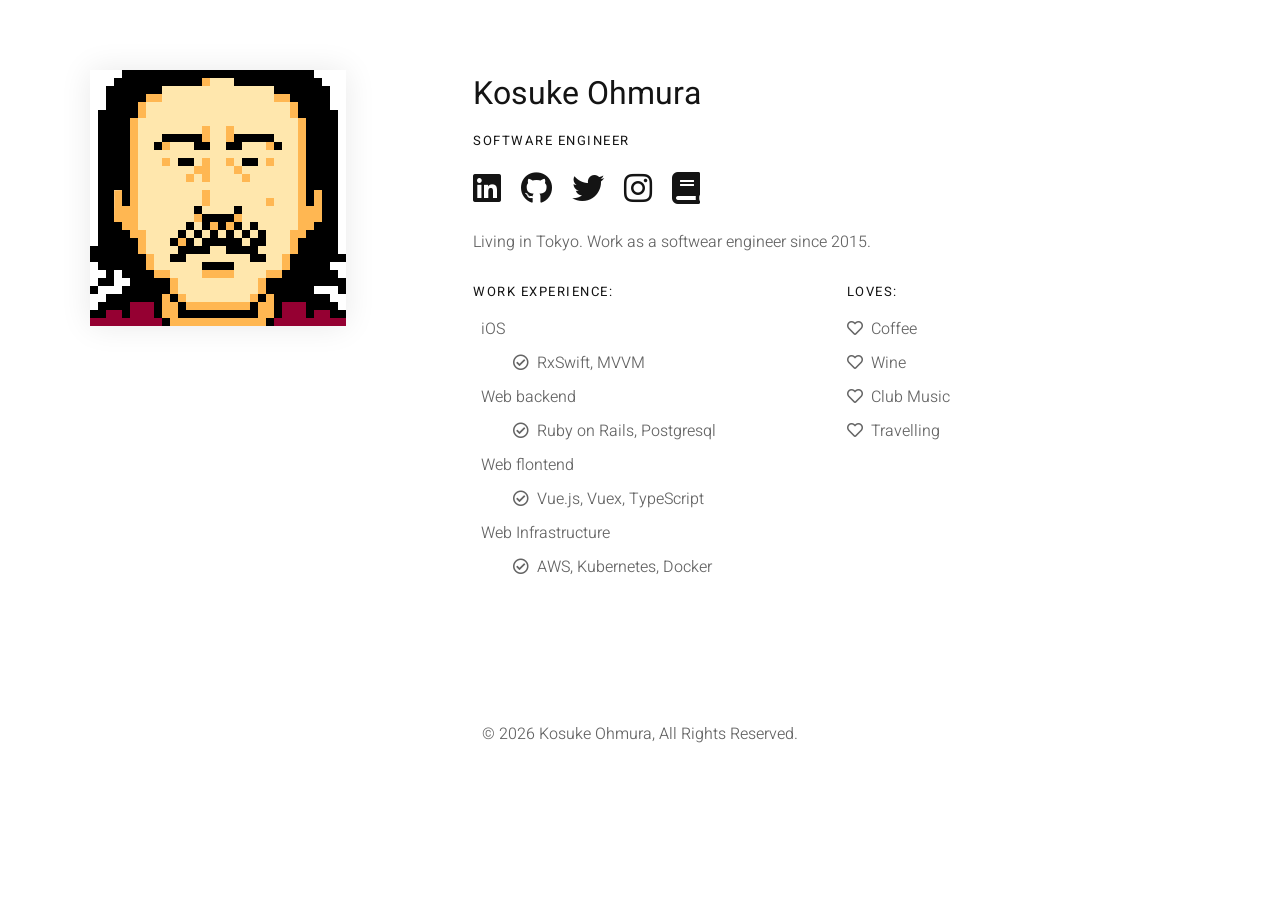
==== commit 8b4ef4b3: "Add github link" ====
--- a/docs/index.html
+++ b/docs/index.html
@@ -47,6 +47,7 @@
 							</ul>
 							<ul class="list-horizontal-unstyled margin-bottom-20 icon-3xl">
                 <li><a target="_blank" href="https://www.linkedin.com/in/kosukeohmura"><i class="fab fa-linkedin"></i></a></li>
+                <li><a target="_blank" href="https://github.com/KosukeOhmura"><i class="fab fa-github"></i></a></li>
 								<li><a target="_blank" href="https://twitter.com/kosukeohmura"><i class="fab fa-twitter"></i></a></li>
                 <li><a target="_blank" href="https://www.instagram.com/kosukeohmura/"><i class="fab fa-instagram"></i></a></li>
                 <li><a target="_blank" href="https://bnpb.hatenablog.com"><i class="fa fa-book"></i></a></li>
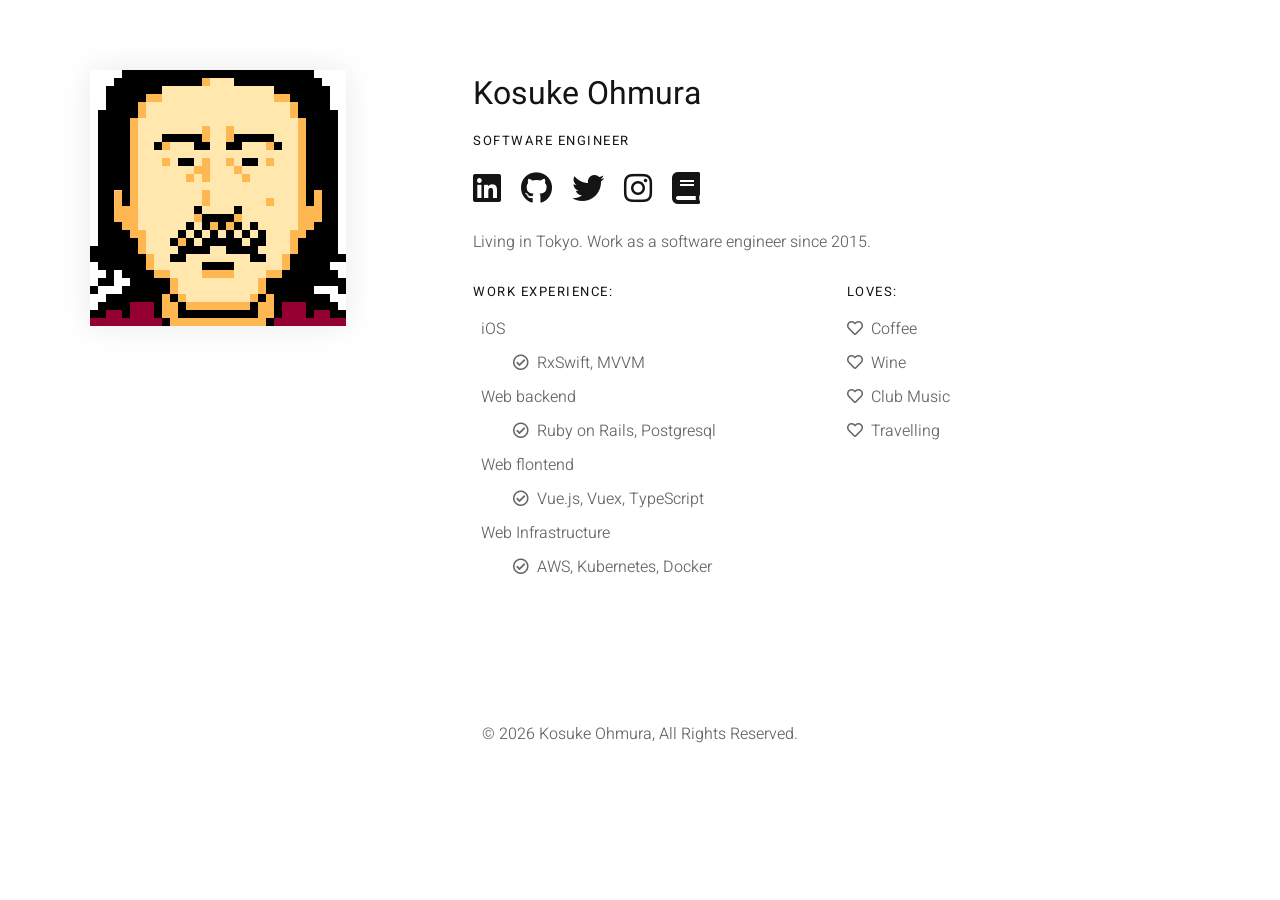
==== commit 644b3ca9: "Fix typo" ====
--- a/docs/index.html
+++ b/docs/index.html
@@ -52,7 +52,7 @@
                 <li><a target="_blank" href="https://www.instagram.com/kosukeohmura/"><i class="fab fa-instagram"></i></a></li>
                 <li><a target="_blank" href="https://bnpb.hatenablog.com"><i class="fa fa-book"></i></a></li>
               </ul>
-              <p class="margin-bottom-20">Living in Tokyo. Work as a softwear engineer since 2015.</p>
+              <p class="margin-bottom-20">Living in Tokyo. Work as a software engineer since 2015.</p>
               <div class="row">
                 <div class="col-12 col-lg-6">
                   <h6 class="heading-uppercase">Work Experience:</h6>
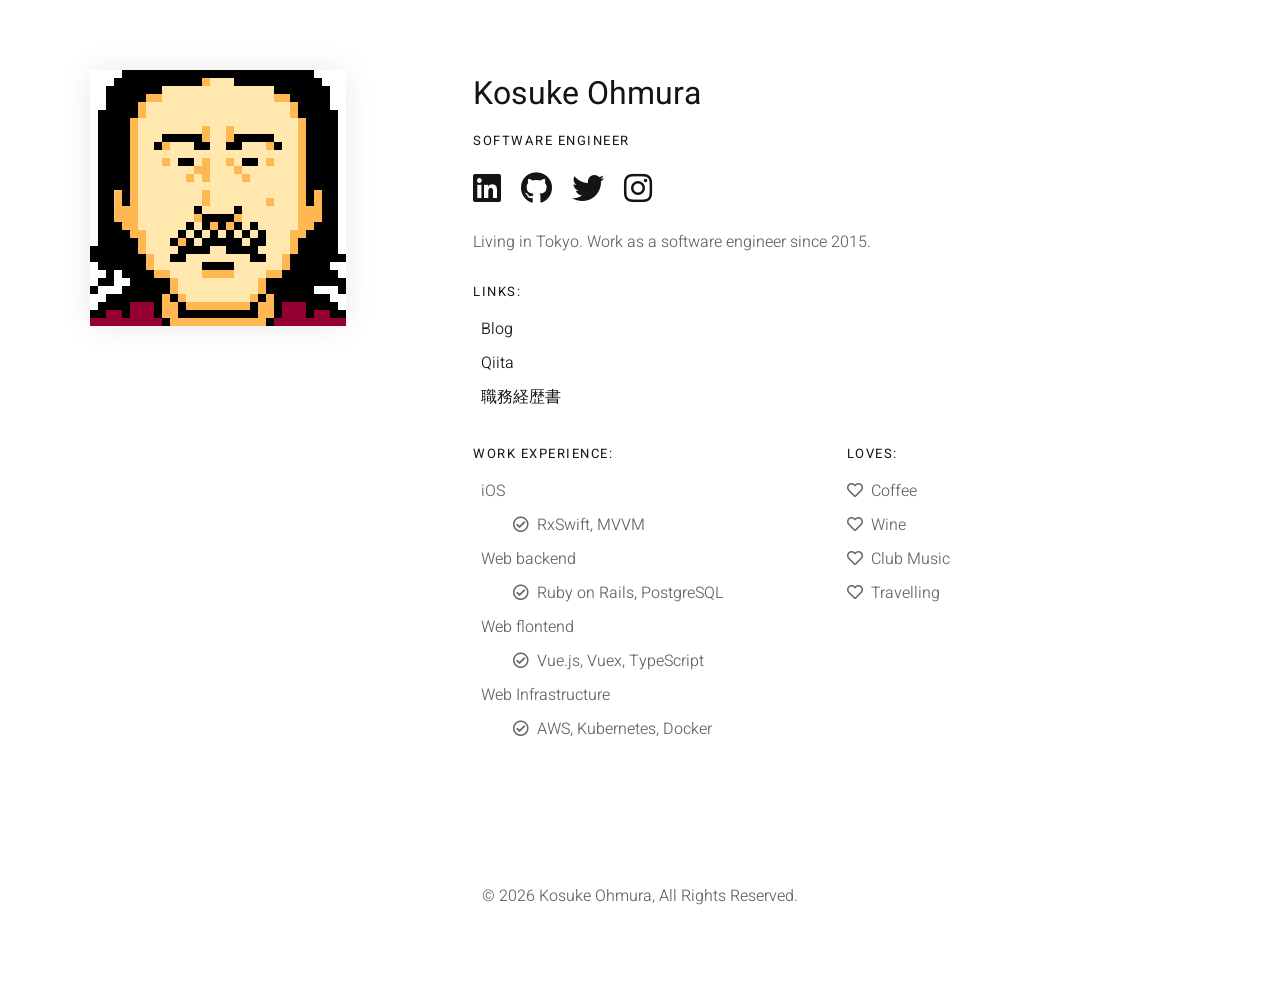
==== commit e2a87c46: "Add resume" ====
--- a/docs/index.html
+++ b/docs/index.html
@@ -50,10 +50,17 @@
                 <li><a target="_blank" href="https://github.com/KosukeOhmura"><i class="fab fa-github"></i></a></li>
 								<li><a target="_blank" href="https://twitter.com/kosukeohmura"><i class="fab fa-twitter"></i></a></li>
                 <li><a target="_blank" href="https://www.instagram.com/kosukeohmura/"><i class="fab fa-instagram"></i></a></li>
-                <li><a target="_blank" href="https://bnpb.hatenablog.com"><i class="fa fa-book"></i></a></li>
               </ul>
               <p class="margin-bottom-20">Living in Tokyo. Work as a software engineer since 2015.</p>
               <div class="row">
+                <div class="col-12 col-lg-12">
+                  <h6 class="heading-uppercase">Links:</h6>
+                  <ul class="list-icon list-icon-check">
+                    <li><a target="_blank" href="https://bnpb.hatenablog.com">Blog</a></li>
+                    <li><a target="_blank" href="https://qiita.com/KosukeOhmura">Qiita</a></li>
+                    <li><a target="_blank" href="https://gist.github.com/KosukeOhmura/d390578d47903f4a4ff2bc33fa8b3da5">職務経歴書</a></li>
+                  </ul>
+                </div>
                 <div class="col-12 col-lg-6">
                   <h6 class="heading-uppercase">Work Experience:</h6>
                   <ul class="list-icon list-icon-check">
@@ -64,7 +71,7 @@
                     </li>
                     <li>Web backend
                       <ul class="list-icon list-icon-circle-check">
-                        <li>Ruby on Rails, Postgresql</li>
+                        <li>Ruby on Rails, PostgreSQL</li>
                       </ul>
                     </li>
                     <li>Web flontend
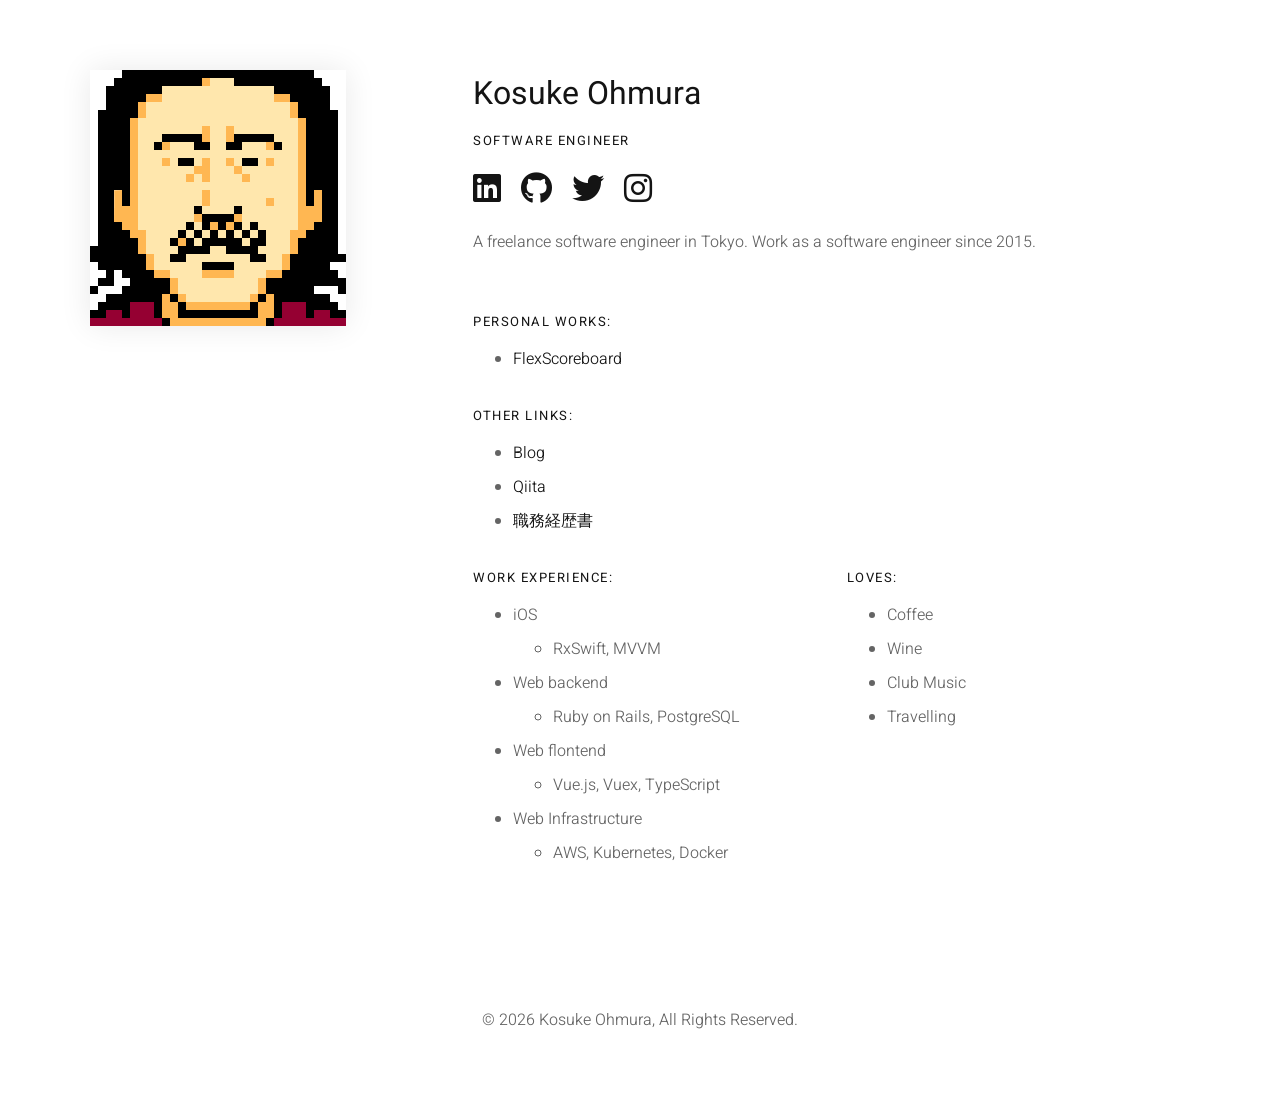
==== commit 87bd767e: "Add about flexscoreboard; Stop using list icons" ====
--- a/docs/index.html
+++ b/docs/index.html
@@ -1,61 +1,66 @@
 <!DOCTYPE html>
 <html lang="en">
   <head prefix="og:http://ogp.me/ns#">
-		<meta charset="utf-8">
-		<meta http-equiv="X-UA-Compatible" content="IE=edge">
-		<meta name="viewport" content="width=device-width, initial-scale=1, shrink-to-fit=no">
-		<meta name="description" content="Portfolio of Kosuke Ohmura.">
-		<title>Kosuke Ohmura</title>
-		<link href="https://www.pmbtf.com/" rel="canonical">
+    <meta charset="utf-8">
+    <meta http-equiv="X-UA-Compatible" content="IE=edge">
+    <meta name="viewport" content="width=device-width, initial-scale=1, shrink-to-fit=no">
+    <meta name="description" content="Portfolio of Kosuke Ohmura.">
+    <title>Kosuke Ohmura</title>
+    <link href="https://www.pmbtf.com/" rel="canonical">
     <!-- Favicon -->
     <link rel="icon" type="image/png" href="favicon-16x16.png" sizes="16x16">
     <link rel="icon" type="image/png" href="favicon-32x32.png" sizes="32x32">
     <link rel="icon" type="image/png" href="favicon-96x96.png" sizes="96x96">
-		<!-- CSS -->
-		<link href="assets/plugins/bootstrap/bootstrap.min.css" rel="stylesheet">
-		<link href="assets/css/app.css" rel="stylesheet">
-		<!-- Fonts/Icons -->
-		<link href="assets/plugins/font-awesome/css/all.css" rel="stylesheet">
+    <!-- CSS -->
+    <link href="assets/plugins/bootstrap/bootstrap.min.css" rel="stylesheet">
+    <link href="assets/css/app.css" rel="stylesheet">
+    <!-- Fonts/Icons -->
+    <link href="assets/plugins/font-awesome/css/all.css" rel="stylesheet">
     <link href="assets/plugins/themify/themify-icons.min.css" rel="stylesheet">
     <!-- OGP -->
-		<meta property="og:title" content="Kosuke Ohmura" />
-		<meta property="og:site_name" content="Kosuke Ohmura" />
-		<meta property="og:description" content="Portfolio of Kosuke Ohmura." />
-		<meta property="og:type" content="website" />
-		<meta property="og:url" content="https://www.kosukeohmura.com/" />
-		<meta property="og:image" content="http://www.kosukeohmura.com/ogp.png" />
-		<!-- Twitter -->
-		<meta name="twitter:card" content="http://www.kosukeohmura.com/ogp.png" />
-		<meta name="twitter:site" content="@kosukeohmura" />
-		<!-- Apple -->
-		<link rel="apple-touch-icon-precomposed" href="apple-touch-icon.png">
-	</head>
-	<body data-preloader="2">
-
-		<!-- Home section -->
-		<div class="section-sm bg-image bg-image-gradient">
-			<div class="bg-white-08">
-				<div class="container">
-					<div class="row col-spacing-50">
-						<div class="col-12 col-lg-4">
-							<img class="box-shadow-with-hover" src="icon_256.png" alt="">
-						</div>
-						<div class="col-12 align-items-center col-lg-8">
+    <meta property="og:title" content="Kosuke Ohmura" />
+    <meta property="og:site_name" content="Kosuke Ohmura" />
+    <meta property="og:description" content="Portfolio of Kosuke Ohmura." />
+    <meta property="og:type" content="website" />
+    <meta property="og:url" content="https://www.kosukeohmura.com/" />
+    <meta property="og:image" content="http://www.kosukeohmura.com/ogp.png" />
+    <!-- Twitter -->
+    <meta name="twitter:card" content="http://www.kosukeohmura.com/ogp.png" />
+    <meta name="twitter:site" content="@kosukeohmura" />
+    <!-- Apple -->
+    <link rel="apple-touch-icon-precomposed" href="apple-touch-icon.png">
+  </head>
+  <body data-preloader="2">
+    <!-- Home section -->
+    <div class="section-sm bg-image bg-image-gradient">
+      <div class="bg-white-08">
+        <div class="container">
+          <div class="row col-spacing-50">
+            <div class="col-12 col-lg-4">
+              <img class="box-shadow-with-hover" src="icon_256.png" alt="">
+            </div>
+            <div class="col-12 align-items-center col-lg-8">
               <h2 class="font-weight-normal">Kosuke Ohmura</h2>
               <ul class="list-horizontal-dash margin-bottom-20">
-								<li class="heading-uppercase text-dark">Software Engineer</li>
-							</ul>
-							<ul class="list-horizontal-unstyled margin-bottom-20 icon-3xl">
+                <li class="heading-uppercase text-dark">Software Engineer</li>
+              </ul>
+              <ul class="list-horizontal-unstyled margin-bottom-20 icon-3xl">
                 <li><a target="_blank" href="https://www.linkedin.com/in/kosukeohmura"><i class="fab fa-linkedin"></i></a></li>
                 <li><a target="_blank" href="https://github.com/KosukeOhmura"><i class="fab fa-github"></i></a></li>
-								<li><a target="_blank" href="https://twitter.com/kosukeohmura"><i class="fab fa-twitter"></i></a></li>
+                <li><a target="_blank" href="https://twitter.com/kosukeohmura"><i class="fab fa-twitter"></i></a></li>
                 <li><a target="_blank" href="https://www.instagram.com/kosukeohmura/"><i class="fab fa-instagram"></i></a></li>
               </ul>
-              <p class="margin-bottom-20">Living in Tokyo. Work as a software engineer since 2015.</p>
+              <p class="margin-bottom-50">A freelance software engineer in Tokyo. Work as a software engineer since 2015.</p>
               <div class="row">
                 <div class="col-12 col-lg-12">
-                  <h6 class="heading-uppercase">Links:</h6>
-                  <ul class="list-icon list-icon-check">
+                  <h6 class="heading-uppercase">Personal Works:</h6>
+                  <ul>
+                    <li><a target="_blank" href="https://itunes.apple.com/jp/app/flexscoreboard/id1453457844">FlexScoreboard</a></li>
+                  </ul>
+                </div>
+                <div class="col-12 col-lg-12">
+                  <h6 class="heading-uppercase">Other links:</h6>
+                  <ul>
                     <li><a target="_blank" href="https://bnpb.hatenablog.com">Blog</a></li>
                     <li><a target="_blank" href="https://qiita.com/KosukeOhmura">Qiita</a></li>
                     <li><a target="_blank" href="https://gist.github.com/KosukeOhmura/d390578d47903f4a4ff2bc33fa8b3da5">職務経歴書</a></li>
@@ -63,24 +68,24 @@
                 </div>
                 <div class="col-12 col-lg-6">
                   <h6 class="heading-uppercase">Work Experience:</h6>
-                  <ul class="list-icon list-icon-check">
+                  <ul>
                     <li>iOS
-                      <ul class="list-icon list-icon-circle-check">
+                      <ul>
                         <li>RxSwift, MVVM</li>
                       </ul>
                     </li>
                     <li>Web backend
-                      <ul class="list-icon list-icon-circle-check">
+                      <ul>
                         <li>Ruby on Rails, PostgreSQL</li>
                       </ul>
                     </li>
                     <li>Web flontend
-                      <ul class="list-icon list-icon-circle-check">
+                      <ul>
                         <li>Vue.js, Vuex, TypeScript</li>
                       </ul>
                     </li>
                     <li>Web Infrastructure
-                      <ul class="list-icon list-icon-circle-check">
+                      <ul>
                         <li>AWS, Kubernetes, Docker</li>
                       </ul>
                     </li>
@@ -88,7 +93,7 @@
                 </div>
                 <div class="col-12 col-lg-6">
                   <h6 class="heading-uppercase">Loves:</h6>
-                  <ul class="list-icon list-icon-heart">
+                  <ul>
                     <li>Coffee</li>
                     <li>Wine</li>
                     <li>Club Music</li>
@@ -96,11 +101,11 @@
                   </ul>
                 </div>
               </div>
-						</div>
-					</div><!-- end row -->
-				</div><!-- end container -->
-			</div>
-		</div>
+            </div>
+          </div><!-- end row -->
+        </div><!-- end container -->
+      </div>
+    </div>
     <!-- end Home section -->
 
     <footer>
@@ -111,13 +116,14 @@
       </div>
     </footer>
 
-		<!-- ***** JAVASCRIPTS ***** -->
-		<!-- Libraries -->
-		<script src="assets/plugins/jquery.min.js"></script>
-		<script src="assets/plugins/bootstrap/popper.min.js"></script>
-		<!-- Plugins -->
-		<script src="assets/plugins/bootstrap/bootstrap.min.js"></script>
-		<!-- Scripts -->
-		<script src="assets/js/functions.js"></script>
-	</body>
+    <!-- ***** JAVASCRIPTS ***** -->
+    <!-- Libraries -->
+    <script src="assets/plugins/jquery.min.js"></script>
+    <script src="assets/plugins/bootstrap/popper.min.js"></script>
+    <!-- Plugins -->
+    <script src="assets/plugins/bootstrap/bootstrap.min.js"></script>
+    <!-- Scripts -->
+    <script src="assets/js/functions.js"></script>
+    <script src="assets/js/kosukeohmura.js"></script>
+  </body>
 </html>
